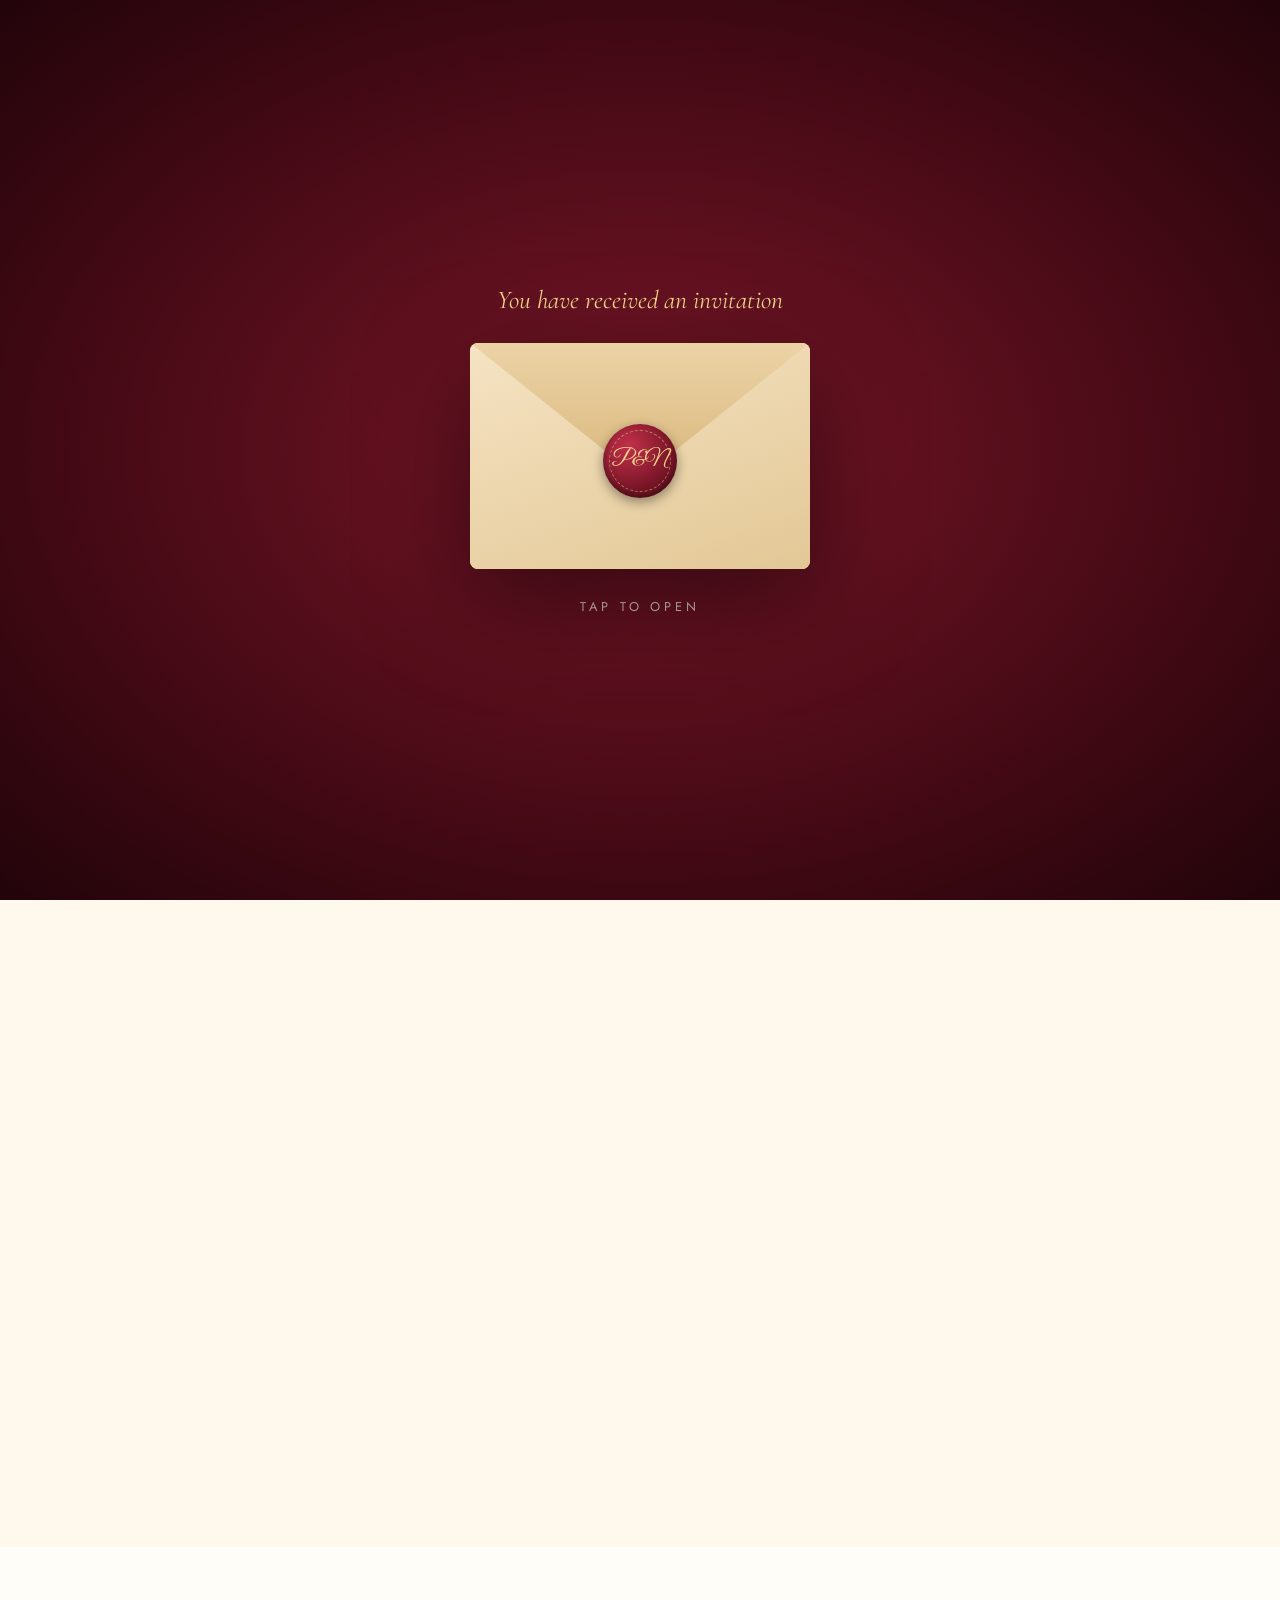
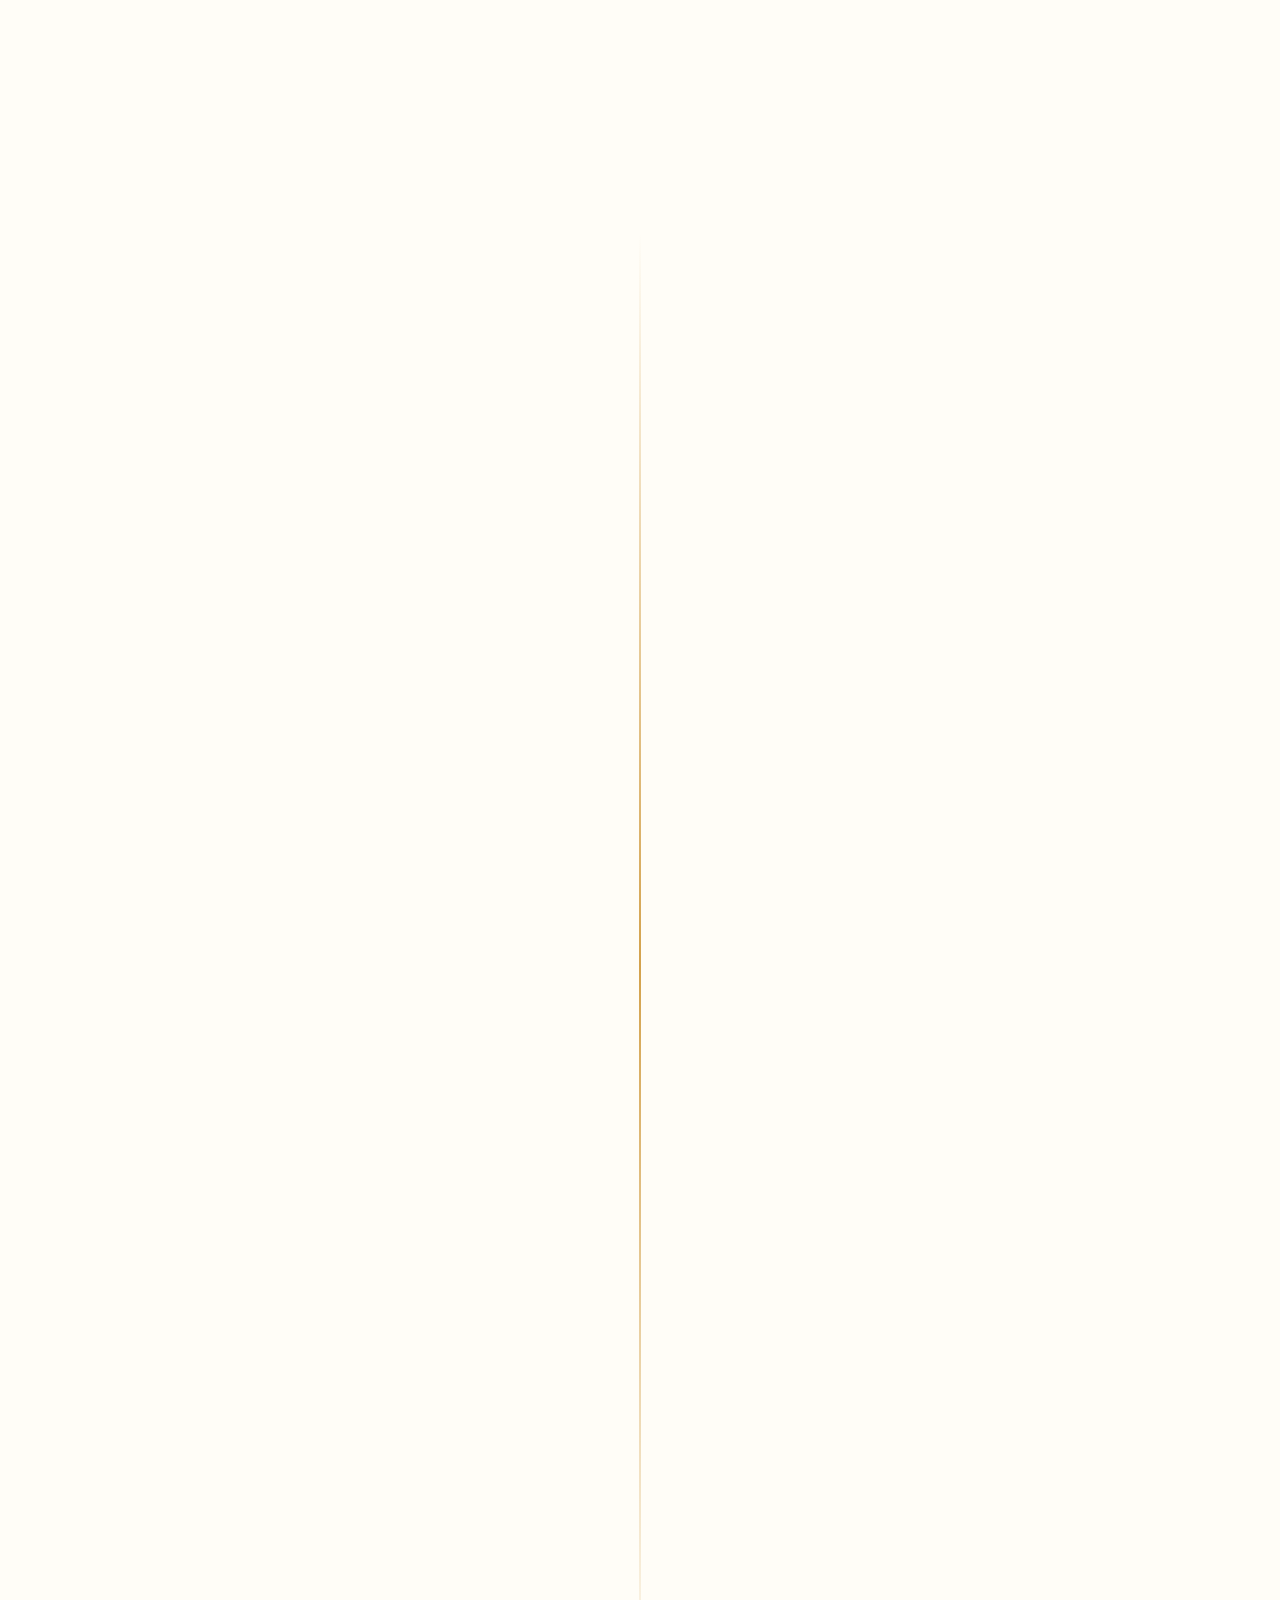
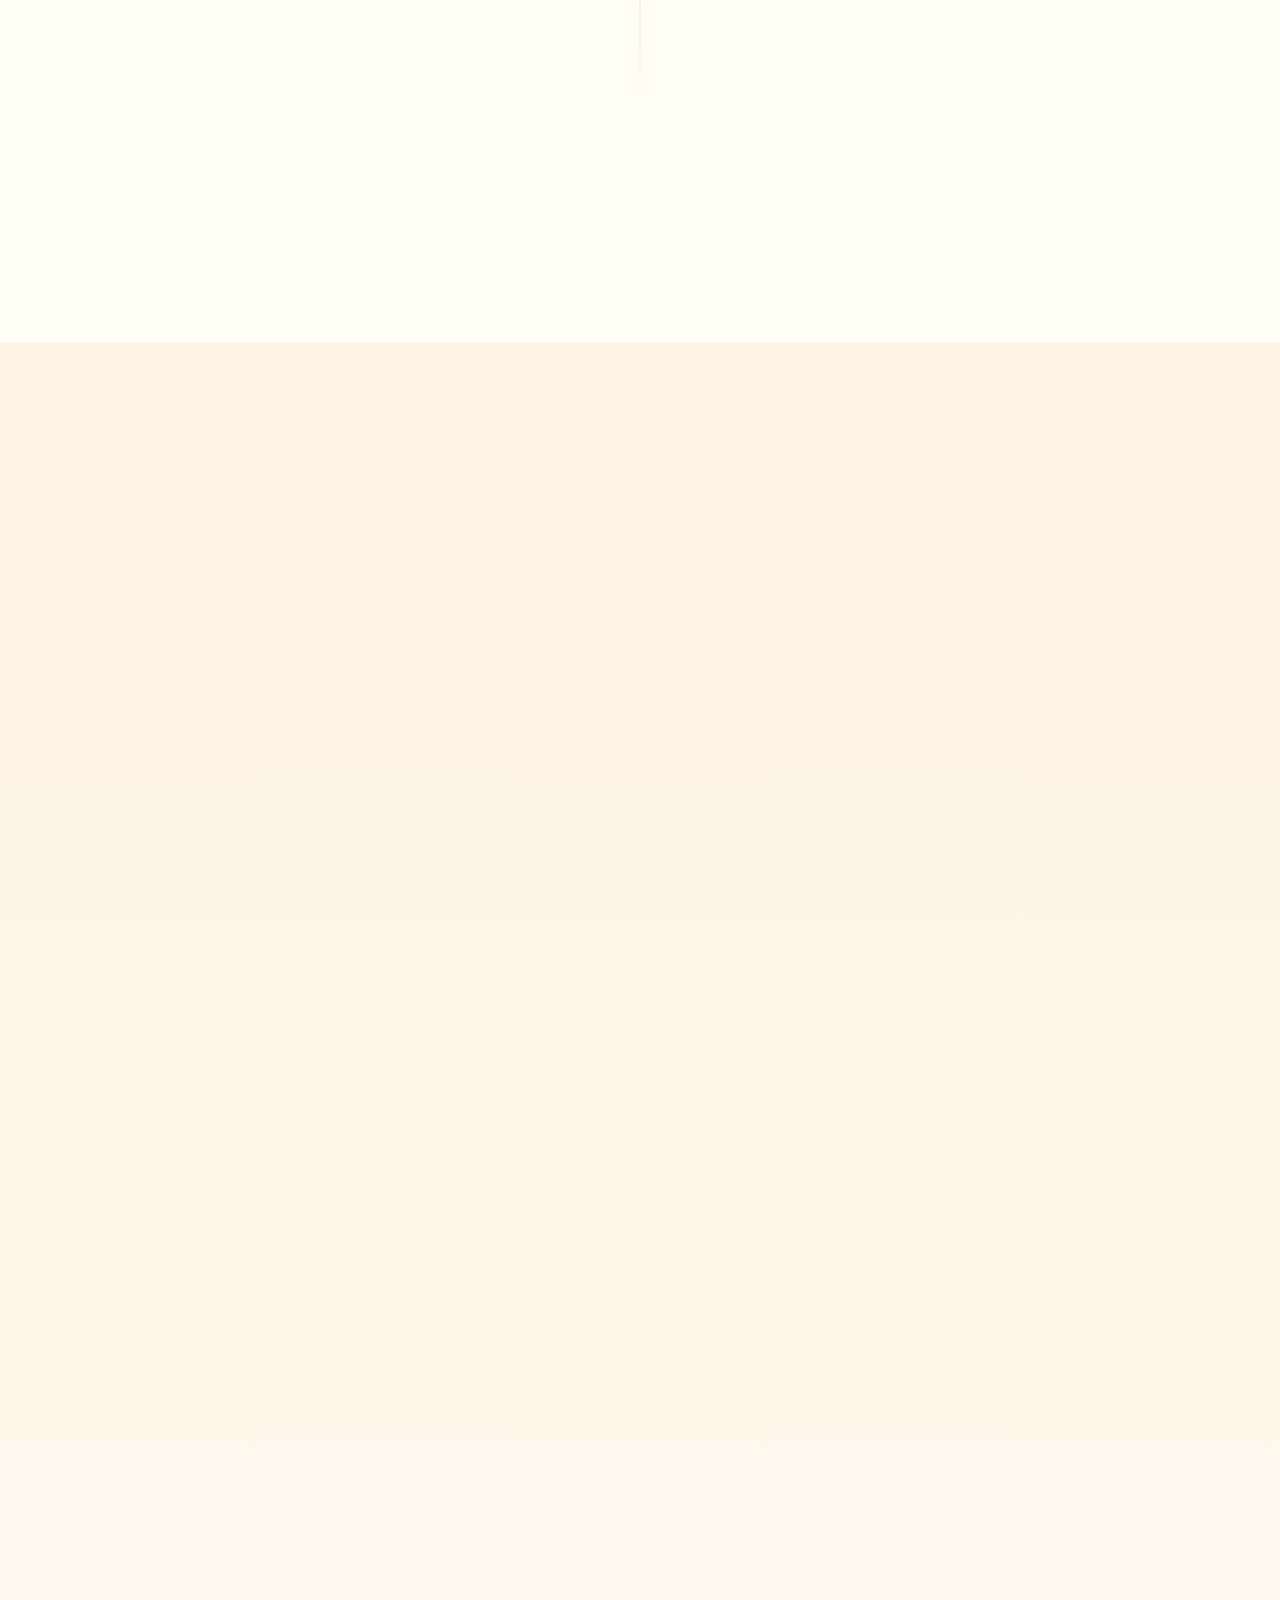
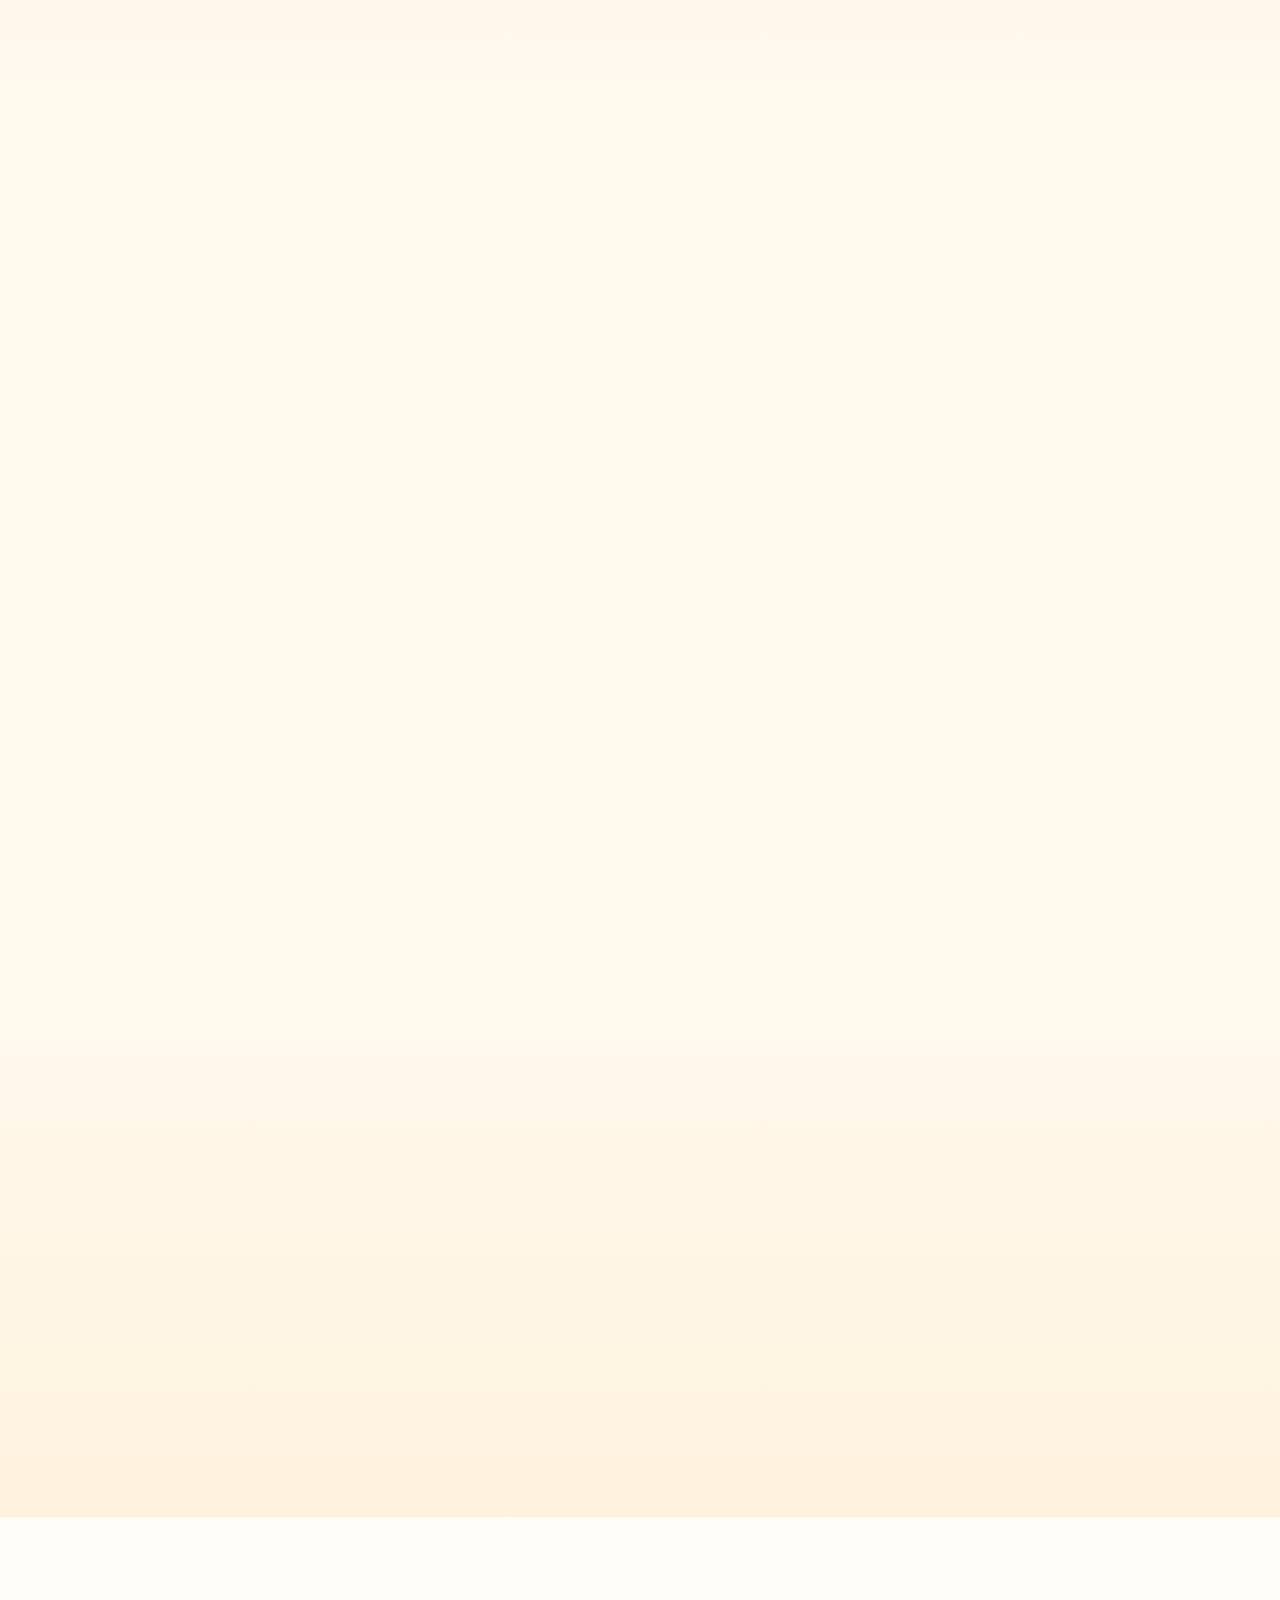
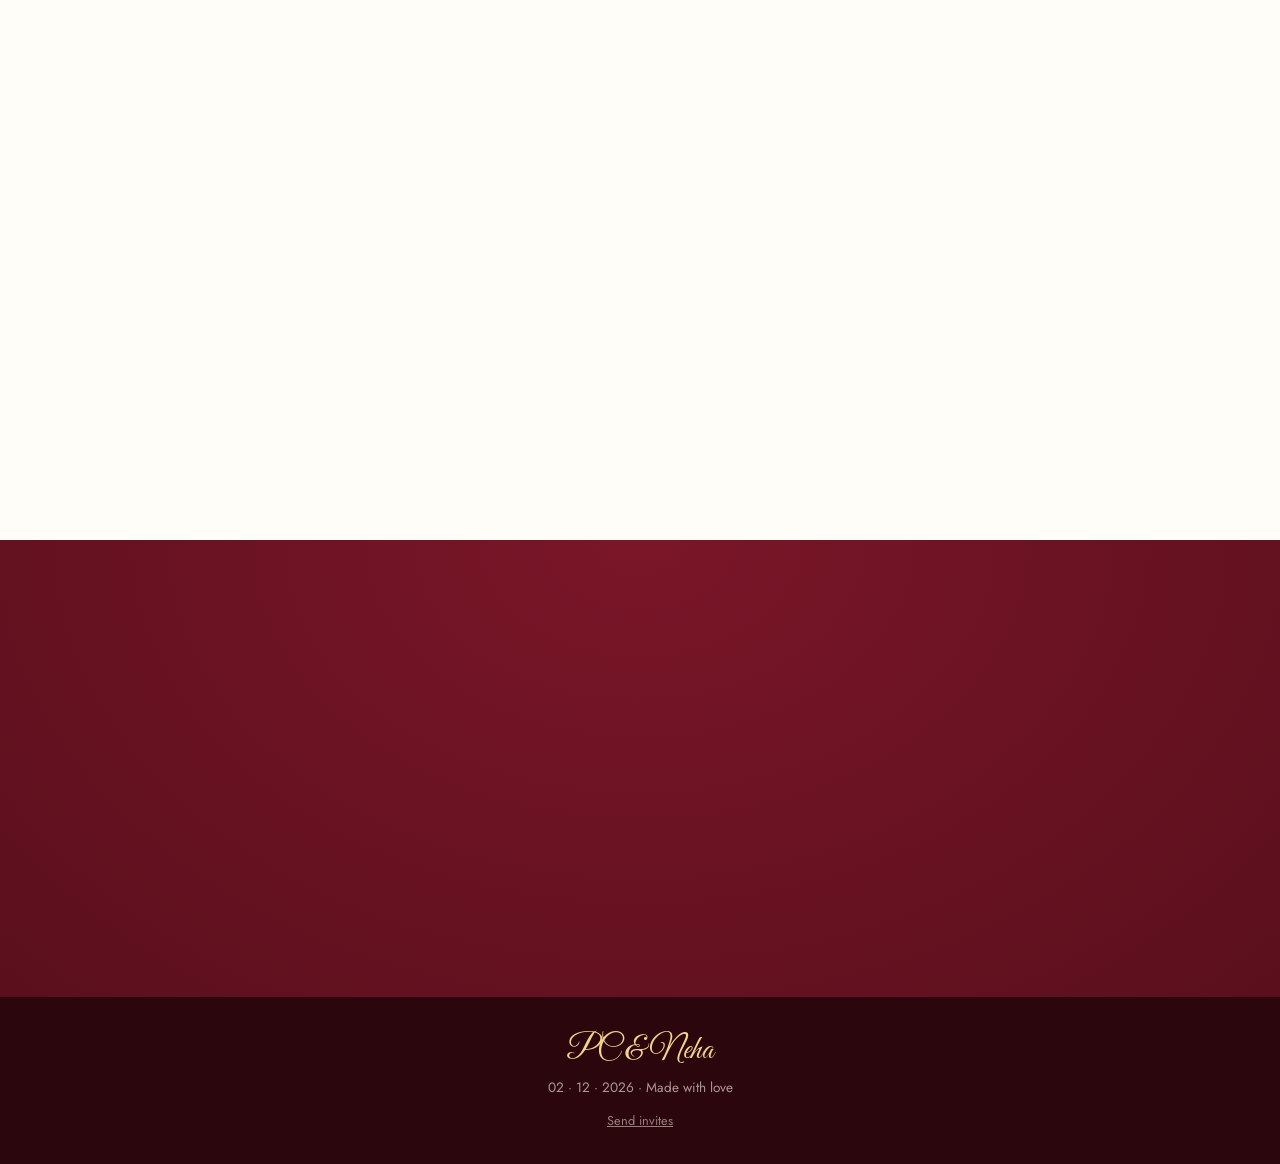
==== index.html @ fd8e37a0 "Funny college-friends Our Story timeline with fun stats" ====
<!doctype html>
<html lang="en">
<head>
<meta charset="utf-8">
<meta name="viewport" content="width=device-width, initial-scale=1, viewport-fit=cover">
<title>PC &amp; Neha · 2 December 2026</title>
<meta name="description" content="Join us to celebrate PC's wedding on Wednesday, 2 December 2026.">
<meta property="og:type" content="website">
<meta property="og:url" content="https://nav347.github.io/pc-wedding/">
<meta property="og:image" content="https://nav347.github.io/pc-wedding/og.png">
<meta property="og:image:type" content="image/png">
<meta property="og:image:width" content="1200">
<meta property="og:image:height" content="630">
<meta property="og:image:alt" content="PC &amp; Neha, Shubh Vivah, 02 · 12 · 2026">
<meta name="twitter:card" content="summary_large_image">
<meta name="twitter:title" content="PC &amp; Neha are getting married">
<meta name="twitter:image" content="https://nav347.github.io/pc-wedding/og.png">
<meta property="og:title" content="PC &amp; Neha are getting married 💍">
<meta property="og:description" content="Wednesday, 2 December 2026 · You're invited.">
<meta name="theme-color" content="#5a0f1c">
<link rel="icon" href="data:image/svg+xml,<svg xmlns='http://www.w3.org/2000/svg' viewBox='0 0 100 100'><text y='.9em' font-size='90'>💍</text></svg>">
<link rel="preconnect" href="https://fonts.googleapis.com">
<link href="https://fonts.googleapis.com/css2?family=Great+Vibes&family=Cormorant+Garamond:ital,wght@0,400;0,600;0,700;1,400&family=Jost:wght@300;400;500&display=swap" rel="stylesheet">
<style>
:root{
  --maroon:#5a0f1c; --maroon-2:#7a1628; --gold:#d4a24c; --gold-2:#f3d48c; --cream:#fff8ec; --ink:#3a1d14; --soft:#8c6a55;
}
*{box-sizing:border-box;margin:0;padding:0}
html{scroll-behavior:smooth}
body{font-family:Jost,system-ui,sans-serif;color:var(--ink);background:var(--cream);overflow-x:hidden;-webkit-font-smoothing:antialiased}
.script{font-family:"Great Vibes",cursive;font-weight:400}
.serif{font-family:"Cormorant Garamond",serif}

/* ---------- HERO ---------- */
.hero{position:relative;min-height:100svh;display:flex;align-items:center;justify-content:center;text-align:center;
  background:radial-gradient(ellipse at 50% 30%,var(--maroon-2) 0%,var(--maroon) 55%,#2c060d 100%);color:var(--cream);overflow:hidden;padding:80px 20px}
.hero::after{content:"";position:absolute;inset:0;background:url("data:image/svg+xml,%3Csvg xmlns='http://www.w3.org/2000/svg' width='60' height='60'%3E%3Cpath d='M30 0l4 26 26 4-26 4-4 26-4-26L0 30l26-4z' fill='%23d4a24c' fill-opacity='.05'/%3E%3C/svg%3E");pointer-events:none}
.mandala{position:absolute;width:min(900px,160vw);aspect-ratio:1;opacity:.13;animation:spin 120s linear infinite}
@keyframes spin{to{transform:rotate(360deg)}}
.hero-inner{position:relative;z-index:2;max-width:720px}
.ganesha{font-size:2rem;color:var(--gold-2);margin-bottom:10px;opacity:0;animation:rise 1s .2s forwards}
.hero .eyebrow{letter-spacing:.4em;text-transform:uppercase;font-size:.78rem;color:var(--gold-2);opacity:0;animation:rise 1s .5s forwards}
.hero h1{font-size:clamp(4.5rem,18vw,9rem);line-height:1;margin:18px 0 4px;
  background:linear-gradient(180deg,var(--gold-2),var(--gold) 60%,#a8772a);-webkit-background-clip:text;background-clip:text;color:transparent;
  filter:drop-shadow(0 4px 20px rgba(212,162,76,.35));opacity:0;animation:rise 1.2s .8s forwards}
.hero .tag{font-size:clamp(1.3rem,4.5vw,1.9rem);font-style:italic;color:var(--cream);opacity:0;animation:rise 1s 1.2s forwards}
.divider{display:flex;align-items:center;gap:14px;justify-content:center;margin:26px auto;color:var(--gold);opacity:0;animation:rise 1s 1.4s forwards}
.divider span{height:1px;width:70px;background:linear-gradient(90deg,transparent,var(--gold))}
.divider span:last-child{transform:scaleX(-1)}
.hero .date{font-size:clamp(1.4rem,5vw,2.2rem);letter-spacing:.06em;opacity:0;animation:rise 1s 1.6s forwards}
.hero .date small{display:block;font-family:Jost;font-size:.8rem;letter-spacing:.35em;text-transform:uppercase;color:var(--gold-2);margin-top:6px}
@keyframes rise{from{opacity:0;transform:translateY(24px)}to{opacity:1;transform:none}}

.count{display:flex;gap:10px;justify-content:center;margin-top:34px;flex-wrap:wrap;opacity:0;animation:rise 1s 1.9s forwards}
.count div{width:78px;padding:14px 4px;border:1px solid rgba(243,212,140,.35);border-radius:14px;background:rgba(255,255,255,.04);backdrop-filter:blur(4px)}
.count b{display:block;font-family:"Cormorant Garamond",serif;font-size:2rem;font-weight:600;color:var(--gold-2);font-variant-numeric:tabular-nums}
.count span{font-size:.62rem;letter-spacing:.2em;text-transform:uppercase;color:rgba(255,248,236,.7)}
.btns{display:flex;gap:12px;justify-content:center;flex-wrap:wrap;margin-top:34px;opacity:0;animation:rise 1s 2.1s forwards}
.btn{display:inline-flex;align-items:center;gap:8px;padding:13px 22px;border-radius:999px;font-size:.92rem;font-weight:500;text-decoration:none;transition:.25s;cursor:pointer;border:0;font-family:inherit}
.btn.gold{background:linear-gradient(135deg,var(--gold-2),var(--gold));color:var(--maroon);box-shadow:0 8px 24px rgba(212,162,76,.35)}
.btn.gold:hover{transform:translateY(-2px);box-shadow:0 12px 30px rgba(212,162,76,.5)}
.btn.ghost{color:var(--gold-2);border:1px solid rgba(243,212,140,.5);background:transparent}
.btn.ghost:hover{background:rgba(243,212,140,.1)}
.btn:focus-visible,#env:focus-visible{outline:3px solid var(--gold-2);outline-offset:3px}
.scroll{position:absolute;bottom:22px;left:50%;transform:translateX(-50%);color:var(--gold-2);font-size:.7rem;letter-spacing:.3em;text-transform:uppercase;z-index:2;animation:bob 2s infinite}
@keyframes bob{50%{transform:translate(-50%,6px)}}

/* petals */
.petal{position:absolute;top:-40px;z-index:1;pointer-events:none;animation:fall linear forwards}
@keyframes fall{to{transform:translate(var(--dx),110vh) rotate(var(--r))}}

/* ---------- SECTIONS ---------- */
section{padding:90px 20px;position:relative}
.wrap{max-width:980px;margin:0 auto}
.head{text-align:center;margin-bottom:46px}
.head .script{font-size:clamp(2.6rem,9vw,3.6rem);color:var(--maroon)}
.head p{color:var(--soft);margin-top:6px;letter-spacing:.25em;text-transform:uppercase;font-size:.75rem}
.orn{width:120px;margin:14px auto 0;display:block;color:var(--gold)}

.invite{text-align:center;background:var(--cream)}
.invite .card{max-width:640px;margin:0 auto;padding:54px 30px;background:#fffdf7;border-radius:6px;position:relative;
  box-shadow:0 30px 80px rgba(90,15,28,.10)}
.invite .card::before,.invite .card::after{content:"";position:absolute;inset:12px;border:1px solid rgba(212,162,76,.55);border-radius:4px;pointer-events:none}
.invite .card::after{inset:18px;border-color:rgba(212,162,76,.25)}
.invite .lead{font-size:1.25rem;line-height:1.8;color:var(--ink)}
.invite .names{font-size:clamp(3rem,11vw,4.4rem);color:var(--maroon);margin:16px 0}
.invite .amp{color:var(--gold)}
.invite .fam{color:var(--soft);font-size:.95rem;line-height:1.7}

.events{background:linear-gradient(180deg,#fff3df,var(--cream))}
.timeline{display:grid;grid-template-columns:repeat(auto-fit,minmax(260px,1fr));gap:20px}
.ev{background:#fff;border-radius:18px;padding:30px 24px;text-align:center;position:relative;overflow:hidden;
  box-shadow:0 14px 40px rgba(90,15,28,.08);transition:.35s;border-top:4px solid var(--c)}
.ev:hover{transform:translateY(-6px);box-shadow:0 22px 50px rgba(90,15,28,.14)}
.ev .ico{width:64px;height:64px;border-radius:50%;display:grid;place-items:center;margin:0 auto 14px;font-size:1.8rem;background:color-mix(in srgb,var(--c) 14%,#fff)}
.ev h3{font-family:"Cormorant Garamond",serif;font-size:1.7rem;color:var(--maroon)}
.ev .when{margin-top:8px;font-weight:500;color:var(--ink)}
.ev .where{margin-top:4px;color:var(--soft);font-size:.92rem}
.ev .tba{display:inline-block;margin-top:12px;font-size:.7rem;letter-spacing:.2em;text-transform:uppercase;color:var(--c);border:1px solid color-mix(in srgb,var(--c) 40%,transparent);padding:4px 10px;border-radius:999px}
.st .yr{display:none}
.flight{display:block;overflow:visible}
.ev.main{grid-column:1/-1;background:linear-gradient(135deg,var(--maroon),var(--maroon-2));color:var(--cream);border-top:0}
.ev.main h3{color:var(--gold-2);font-size:2.2rem}
.ev.main .when{color:var(--cream);font-size:1.1rem}
.ev.main .where{color:rgba(255,248,236,.75)}
.ev.main .ico{background:rgba(243,212,140,.15)}

.venue{background:var(--cream);text-align:center}
.venue .box{max-width:720px;margin:0 auto;border-radius:22px;overflow:hidden;box-shadow:0 20px 60px rgba(90,15,28,.10);background:#fff}
.venue .map{height:240px;background:
  linear-gradient(135deg,rgba(90,15,28,.85),rgba(122,22,40,.75)),
  repeating-linear-gradient(45deg,#f3e2c4 0 2px,transparent 2px 22px),repeating-linear-gradient(-45deg,#f3e2c4 0 2px,transparent 2px 22px);
  display:grid;place-items:center;color:var(--gold-2)}
.venue .map .pin{font-size:3rem;animation:bob2 2s infinite}
@keyframes bob2{50%{transform:translateY(-8px)}}
.venue .info{padding:30px 24px}
.venue h3{font-family:"Cormorant Garamond",serif;font-size:1.8rem;color:var(--maroon)}
.venue p{color:var(--soft);margin:6px 0 20px}

.rsvp{background:radial-gradient(ellipse at top,var(--maroon-2),var(--maroon));color:var(--cream);text-align:center}
.rsvp .head .script{color:var(--gold-2)}
.rsvp .head p{color:rgba(255,248,236,.7)}
.rsvp .msg{max-width:540px;margin:0 auto 30px;line-height:1.8;color:rgba(255,248,236,.85)}
footer{background:#2c060d;color:rgba(255,248,236,.6);text-align:center;padding:34px 20px;font-size:.85rem}
footer .script{font-size:2rem;color:var(--gold-2);display:block;margin-bottom:6px}

.reveal{opacity:0;transform:translateY(40px);transition:1s cubic-bezier(.2,.7,.2,1)}
.reveal.in{opacity:1;transform:none}
@media (prefers-reduced-motion:reduce){*{animation:none!important;transition:none!important}.reveal,.hero *{opacity:1!important;transform:none!important}}

/* ---------- WOW LAYER ---------- */
body:not(.opened){overflow:hidden}
body:not(.opened) .hero *{animation-play-state:paused!important}
.env-wrap{position:fixed;inset:0;z-index:100;display:flex;flex-direction:column;align-items:center;justify-content:center;gap:28px;
  background:radial-gradient(ellipse at center,#7a1628 0%,#3d0812 70%,#22040a 100%);transition:opacity .7s ease .2s,visibility 0s .9s;cursor:pointer}
.env-wrap.gone{opacity:0;visibility:hidden}
.env-wrap .to{font-family:"Cormorant Garamond",serif;font-style:italic;color:#f3d48c;font-size:clamp(1.2rem,4.5vw,1.6rem);text-align:center;padding:0 20px}
.envelope{position:relative;width:min(340px,82vw);aspect-ratio:3/2;perspective:900px;filter:drop-shadow(0 30px 50px rgba(0,0,0,.5));animation:float 3s ease-in-out infinite}
@keyframes float{50%{transform:translateY(-10px)}}
.envelope .back{position:absolute;inset:0;background:linear-gradient(160deg,#fbf0dc,#ead7b3);border-radius:8px}
.envelope .letter{position:absolute;left:6%;right:6%;top:8%;bottom:8%;background:#fffdf7;border-radius:4px;display:flex;flex-direction:column;align-items:center;justify-content:center;
  text-align:center;color:#5a0f1c;transition:transform 1.1s cubic-bezier(.2,.8,.2,1) .5s;z-index:2;border:1px solid rgba(212,162,76,.5)}
.envelope .letter b{font-family:"Great Vibes",cursive;font-weight:400;font-size:clamp(1.9rem,8vw,2.6rem);color:#5a0f1c}
.envelope .letter small{font-size:.65rem;letter-spacing:.3em;text-transform:uppercase;color:#8c6a55}
.envelope .front{position:absolute;inset:0;z-index:3;border-radius:8px;
  background:linear-gradient(160deg,#f5e3c3,#e3c896);clip-path:polygon(0 0,50% 55%,100% 0,100% 100%,0 100%)}
.envelope .flap{position:absolute;left:0;right:0;top:0;height:60%;z-index:4;transform-origin:top;transition:transform .8s ease,z-index 0s .4s;
  background:linear-gradient(180deg,#ecd3a6,#d9b77d);clip-path:polygon(0 0,100% 0,50% 100%);border-radius:8px 8px 0 0}
.envelope .seal{position:absolute;left:50%;top:52%;transform:translate(-50%,-50%);z-index:5;width:74px;height:74px;border-radius:50%;
  background:radial-gradient(circle at 35% 30%,#c2304a,#7a1628 60%,#4a0a15);box-shadow:0 4px 12px rgba(0,0,0,.4),inset 0 -3px 6px rgba(0,0,0,.3);
  display:grid;place-items:center;color:#f3d48c;font-family:"Great Vibes",cursive;font-size:1.35rem;transition:transform .5s ease,opacity .4s ease}
.envelope .seal::after{content:"";position:absolute;inset:6px;border-radius:50%;border:1px dashed rgba(243,212,140,.5)}
.env-wrap.open .seal{transform:translate(-50%,-50%) scale(1.4);opacity:0}
.env-wrap.open .flap{transform:rotateX(180deg);z-index:1}
.env-wrap.open .letter{transform:translateY(-62%)}
.env-wrap .hint{color:rgba(255,248,236,.75);font-size:.8rem;letter-spacing:.3em;text-transform:uppercase;animation:pulse 1.8s infinite}
@keyframes pulse{50%{opacity:.35}}
.guest{font-family:"Cormorant Garamond",serif;font-style:italic;color:#f3d48c;font-size:clamp(1.1rem,4vw,1.4rem);margin-bottom:10px;min-height:1px;opacity:0;animation:rise 1s .3s forwards}
.hero h1{background-size:200% auto;animation:rise 1.2s .8s forwards,shimmer 5s 2.2s linear infinite}
@keyframes shimmer{to{background-position:200% center}}
#fx{position:fixed;inset:0;pointer-events:none;z-index:120}
.spark{position:fixed;pointer-events:none;z-index:110;color:#f3d48c;font-size:14px;animation:spark .9s ease-out forwards}
@keyframes spark{to{transform:translate(var(--x),var(--y)) scale(.2) rotate(180deg);opacity:0}}
.story{background:#fffdf7}
.tl{position:relative;max-width:760px;margin:0 auto}
.tl::before{content:"";position:absolute;left:50%;top:0;bottom:0;width:2px;background:linear-gradient(#d4a24c00,#d4a24c,#d4a24c00);transform:translateX(-50%)}
.st{position:relative;width:50%;padding:0 34px 40px}
.st:nth-child(odd){left:0;text-align:right}
.st:nth-child(even){left:50%}
.st::before{content:"";position:absolute;top:6px;width:16px;height:16px;border-radius:50%;background:#fff;border:3px solid #d4a24c;box-shadow:0 0 0 6px rgba(212,162,76,.15)}
.st:nth-child(odd)::before{right:-8px}
.st:nth-child(even)::before{left:-8px}
.st .yr{font-family:"Cormorant Garamond",serif;font-size:2rem;font-weight:700;color:#d4a24c;line-height:1}
.st h3{font-family:"Cormorant Garamond",serif;font-size:1.45rem;color:#5a0f1c;margin:6px 0 4px}
.st p{color:#8c6a55;font-size:.95rem;line-height:1.6}
@media (max-width:640px){.tl::before{left:12px}.st,.st:nth-child(odd),.st:nth-child(even){left:0;width:100%;text-align:left;padding:0 0 34px 42px}
  .st:nth-child(odd)::before,.st:nth-child(even)::before{left:4px;right:auto}}

/* ---------- PREMIUM LAYER ---------- */
#dust{position:absolute;inset:0;width:100%;height:100%;z-index:1;pointer-events:none}
#prog{position:fixed;top:0;left:0;height:3px;width:100%;transform-origin:0 50%;transform:scaleX(0);background:linear-gradient(90deg,#a8772a,#f3d48c,#d4a24c);z-index:130;pointer-events:none;box-shadow:0 0 10px rgba(243,212,140,.7)}
.mandala{will-change:transform}
.invite{perspective:1100px}
.invite .card{transform-style:preserve-3d;transform:rotateX(var(--rx,0deg)) rotateY(var(--ry,0deg));transition:transform .25s ease-out,opacity 1s,box-shadow .3s;overflow:hidden;
  background:linear-gradient(135deg,#fffdf7,#fbf1da 50%,#fffdf7)}
.invite .card>*{position:relative;z-index:1}
.invite .card .sheen{position:absolute;inset:0;z-index:2;pointer-events:none;border-radius:6px;mix-blend-mode:soft-light;
  background:radial-gradient(circle at var(--mx,50%) var(--my,0%),rgba(255,255,255,.95),rgba(243,212,140,.55) 25%,transparent 55%)}
.invite .card::before{border:2px solid transparent;background:linear-gradient(135deg,#a8772a,#f3d48c,#d4a24c,#fff2c4,#a8772a) border-box;
  -webkit-mask:linear-gradient(#000 0 0) padding-box,linear-gradient(#000 0 0);-webkit-mask-composite:xor;mask-composite:exclude;background-size:200% 200%;background-position:var(--mx,50%) var(--my,50%)}
.ev.reveal:nth-child(odd):not(.in){transform:translateX(-40px)}
.ev.reveal:nth-child(even):not(.in){transform:translateX(40px)}
.dress{background:linear-gradient(180deg,var(--cream),#fff3df);text-align:center}
.dress .note{max-width:520px;margin:0 auto 26px;color:var(--soft);line-height:1.7}
.palette{display:flex;flex-wrap:wrap;gap:16px 12px;justify-content:center}
.chip{display:flex;flex-direction:column;align-items:center;gap:8px;font-size:.78rem;letter-spacing:.12em;text-transform:uppercase;color:var(--soft)}
.chip i{width:56px;height:56px;border-radius:50%;background:var(--c);border:3px solid #fff;box-shadow:0 8px 20px rgba(90,15,28,.18),0 0 0 1px rgba(212,162,76,.5);transition:transform .3s}
.chip:hover i{transform:scale(1.1) rotate(8deg)}
.dress h3{font-family:"Cormorant Garamond",serif;font-size:1.6rem;color:var(--maroon);margin-bottom:16px}
.bless{background:#fffdf7;text-align:center;overflow:hidden}
.wishes{display:flex;flex-wrap:wrap;gap:12px;justify-content:center;max-width:640px;margin:0 auto}
.wish{font:inherit;font-size:.95rem;padding:12px 20px;border-radius:999px;border:1px solid var(--gold);background:#fff;color:var(--maroon);cursor:pointer;transition:.25s}
.wish:hover{background:linear-gradient(135deg,var(--gold-2),var(--gold));transform:translateY(-2px)}
.wish:focus-visible{outline:3px solid var(--gold);outline-offset:3px}
.wcount{margin-top:22px;color:var(--soft);font-size:.9rem;min-height:1.4em}
.heart{position:fixed;pointer-events:none;z-index:125;font-size:24px;animation:floatup 2s ease-out forwards}
@keyframes floatup{to{transform:translate(var(--hx),-220px) scale(1.5);opacity:0}}
#music{position:fixed;right:16px;bottom:16px;z-index:90;width:48px;height:48px;border-radius:50%;border:1px solid rgba(243,212,140,.7);background:rgba(90,15,28,.88);color:var(--gold-2);font-size:1.2rem;cursor:pointer;display:grid;place-items:center;box-shadow:0 6px 20px rgba(0,0,0,.3);backdrop-filter:blur(4px)}
#music[aria-pressed=true]{background:linear-gradient(135deg,var(--gold-2),var(--gold));color:var(--maroon);animation:pulse 2s infinite}
#music:focus-visible{outline:3px solid var(--gold-2);outline-offset:3px}
body:not(.opened) #music{display:none}
@media (prefers-reduced-motion:reduce){.invite .card{transform:none!important}#prog{display:none}}

/* ---------- ROUND 3A: gate + toran ---------- */
.gate{position:fixed;inset:0;z-index:99;display:flex;pointer-events:none;perspective:1400px;overflow:hidden;background:#2c060d}
.gate .pn{flex:1;position:relative;background:radial-gradient(ellipse at 50% 40%,#7a1628,#4a0c18 80%);transition:transform 1.6s cubic-bezier(.7,0,.2,1) .8s;box-shadow:inset 0 0 60px rgba(0,0,0,.5)}
.gate .pn svg{position:absolute;inset:0;width:100%;height:100%}
.gate .r svg{transform:scaleX(-1)}
.gate .l{transform-origin:left center}.gate .r{transform-origin:right center}
body.opened .gate{background:transparent}
body.opened .gate .l{transform:rotateY(-108deg)}
body.opened .gate .r{transform:rotateY(108deg)}
body.opened .gate{visibility:hidden;transition:visibility 0s 2.6s}
.toran{position:absolute;top:0;left:0;right:0;height:130px;z-index:3;pointer-events:none}
.toran svg{width:100%;height:100%;overflow:visible}
.toran .sw{transform-box:fill-box;transform-origin:50% 0;animation:sway 4s ease-in-out infinite alternate}
@keyframes sway{from{transform:rotate(-3deg)}to{transform:rotate(3deg)}}
@media (prefers-reduced-motion:reduce){.gate{display:none}}

/* ---------- ROUND 3B: mehendi + flip ---------- */
.mh{width:min(260px,70vw);height:40px;margin:14px auto 0;display:block;color:var(--gold)}
.mh path,.mh circle{stroke-dasharray:1;stroke-dashoffset:1;fill:none}
.mh path{transition:stroke-dashoffset 2.6s cubic-bezier(.5,0,.2,1) .3s}
.head.in .mh path{stroke-dashoffset:0}
.mh circle{fill:currentColor;stroke:none;stroke-dasharray:none;opacity:0;transition:opacity 1s 2.2s}.head.in .mh circle{opacity:1}
.rsvp .mh,.hero .mh{color:var(--gold-2)}
.count div{perspective:300px;padding:10px 4px 12px}
.count b{position:relative;margin:0 6px 6px;border-radius:8px;padding:6px 0;color:var(--gold-2);
  background:linear-gradient(180deg,#46101c 50%,#2d0912 50%);box-shadow:inset 0 1px 0 rgba(255,255,255,.12),0 3px 8px rgba(0,0,0,.35)}
.count b::after{content:"";position:absolute;left:0;right:0;top:50%;height:1px;background:rgba(0,0,0,.6);box-shadow:0 1px 0 rgba(255,255,255,.08)}
.count b.flip{animation:flipd .55s cubic-bezier(.3,.7,.3,1)}
@keyframes flipd{0%{transform:rotateX(-90deg);opacity:.2}100%{transform:none;opacity:1}}
.count{opacity:0}
@media (prefers-reduced-motion:reduce){.count b.flip{animation:none}.mh path{stroke-dashoffset:0!important;transition:none}.mh circle{opacity:1!important}}

/* ---------- ROUND 3C: diya, invite maker, lanterns ---------- */
.diya-box{margin:30px auto 0;text-align:center}
.diya{background:none;border:0;cursor:pointer;position:relative;width:120px;height:86px;color:inherit;font:inherit}
.diya:focus-visible{outline:3px solid var(--gold);outline-offset:6px;border-radius:12px}
.diya svg{width:100%;height:100%;overflow:visible}
.diya .flame{opacity:0;transform-origin:60px 50px;transform:scale(.3);transition:opacity .6s,transform .6s}
.diya .glow{opacity:0;transition:opacity 1s}
.diya[aria-pressed=true] .flame{opacity:1;transform:none;animation:flick 1.3s ease-in-out infinite alternate}
.diya[aria-pressed=true] .glow{opacity:1;animation:glowp 2s ease-in-out infinite alternate}
@keyframes flick{0%{transform:scale(1,1) rotate(-2deg)}50%{transform:scale(.94,1.08) rotate(2deg)}100%{transform:scale(1.04,.95) rotate(-1deg)}}
@keyframes glowp{from{opacity:.75}to{opacity:1}}
.diya-msg{color:var(--soft);margin-top:6px;min-height:1.5em;font-size:.95rem}
.rsvp{overflow:hidden}.rsvp .wrap{position:relative;z-index:1}
.lantern{position:absolute;bottom:-60px;z-index:0;width:22px;height:30px;border-radius:7px 7px 9px 9px;pointer-events:none;
  background:linear-gradient(180deg,#ffd27a,#ff9a3c);box-shadow:0 0 22px 8px rgba(255,170,70,.45);opacity:0;animation:lift linear forwards}
.lantern::after{content:"";position:absolute;left:30%;right:30%;bottom:-3px;height:5px;background:#7a3a10;border-radius:2px}
@keyframes lift{0%{opacity:0;transform:translate(0,0)}10%{opacity:.85}90%{opacity:.6}100%{opacity:0;transform:translate(var(--lx),-115vh) rotate(var(--lr))}}
footer button.lnk{background:none;border:0;color:rgba(255,248,236,.5);font:inherit;font-size:.8rem;text-decoration:underline;cursor:pointer;margin-top:14px}
footer button.lnk:hover{color:var(--gold-2)}
.modal{position:fixed;inset:0;z-index:200;background:rgba(20,3,8,.7);display:none;align-items:center;justify-content:center;padding:20px;backdrop-filter:blur(4px)}
.modal.show{display:flex}
.modal .pnl{background:#fffdf7;border-radius:18px;max-width:440px;width:100%;padding:28px 24px;border:1px solid var(--gold);color:var(--ink);box-shadow:0 30px 80px rgba(0,0,0,.5)}
.modal h3{font-family:"Cormorant Garamond",serif;font-size:1.7rem;color:var(--maroon)}
.modal label{display:block;font-size:.8rem;letter-spacing:.15em;text-transform:uppercase;color:var(--soft);margin:16px 0 6px}
.modal input{width:100%;padding:12px 14px;border:1px solid rgba(212,162,76,.7);border-radius:10px;font:inherit;font-size:1rem;background:#fff;color:var(--ink)}
.modal input:focus-visible{outline:3px solid var(--gold);outline-offset:1px}
.modal .row{display:flex;gap:10px;flex-wrap:wrap;margin-top:16px}
.modal .btn{padding:11px 18px;font-size:.88rem}
.modal .btn.ghost{color:var(--maroon);border-color:var(--gold)}
.modal .x{float:right;background:none;border:0;font-size:1.6rem;cursor:pointer;color:var(--soft)}
.modal .ok{min-height:1.4em;margin-top:10px;font-size:.85rem;color:#2e8b57}
@media (prefers-reduced-motion:reduce){.diya[aria-pressed=true] .flame,.diya[aria-pressed=true] .glow{animation:none}}
.st .emo{font-size:1.8rem;line-height:1;margin-bottom:4px}
.st .flight{margin:12px 0 0;width:100%;max-width:280px}
.st:nth-child(odd) .flight{margin-left:auto}
.facts{max-width:760px;margin:30px auto 0;text-align:center}
.facts .fl{font-size:.75rem;letter-spacing:.22em;text-transform:uppercase;color:var(--soft);margin-bottom:14px}
.fg{display:grid;grid-template-columns:repeat(auto-fit,minmax(150px,1fr));gap:12px}
.fg div{background:#fff;border:1px solid rgba(212,162,76,.5);border-radius:14px;padding:16px 10px;box-shadow:0 8px 24px rgba(90,15,28,.06)}
.fg b{display:block;white-space:nowrap;font-family:"Cormorant Garamond",serif;font-size:1.9rem;color:var(--maroon);line-height:1.1}
.fg span{font-size:.82rem;color:var(--soft)}
</style>
</head>
<body>
<div id="prog" aria-hidden="true"></div>
<button id="music" aria-pressed="false" aria-label="Play ambient music" title="Ambient music">&#9834;</button>
<svg width="0" height="0" style="position:absolute" aria-hidden="true"><defs>
<pattern id="lat" width="10" height="10" patternUnits="userSpaceOnUse"><path d="M5 1l4 4-4 4-4-4z" fill="none" stroke="#d4a24c" stroke-opacity=".35" stroke-width=".6"/></pattern>
<symbol id="jh" viewBox="0 0 100 200" preserveAspectRatio="xMidYMid slice">
<rect x="2" y="2" width="96" height="196" fill="none" stroke="#d4a24c" stroke-width="1.4"/><rect x="7" y="7" width="86" height="186" fill="none" stroke="#d4a24c" stroke-opacity=".5" stroke-width=".6"/>
<path d="M14 192V92Q14 44 50 24Q86 44 86 92V192Z" fill="url(#lat)" stroke="#f3d48c" stroke-width="1.2"/>
<path d="M24 192V94Q24 56 50 40Q76 56 76 94V192" fill="none" stroke="#d4a24c" stroke-width=".8"/>
<path d="M50 24V14M44 18Q50 8 56 18" fill="none" stroke="#f3d48c" stroke-width="1"/><circle cx="50" cy="12" r="2.5" fill="#f3d48c"/>
<circle cx="50" cy="104" r="12" fill="none" stroke="#f3d48c" stroke-width=".8"/><circle cx="50" cy="104" r="5" fill="#d4a24c" fill-opacity=".6"/>
<circle cx="95" cy="110" r="3.5" fill="#f3d48c"/></symbol></defs></svg>
<div class="gate" aria-hidden="true"><div class="pn l"><svg><use href="#jh"/></svg></div><div class="pn r"><svg><use href="#jh"/></svg></div></div>
<div class="env-wrap" id="env" role="button" aria-label="Open the invitation" tabindex="0">
  <p class="to" id="envTo">You have received an invitation</p>
  <div class="envelope">
    <div class="back"></div>
    <div class="letter"><small>The wedding of</small><b>PC &amp; Neha</b><small>02 · 12 · 2026</small></div>
    <div class="front"></div>
    <div class="flap"></div>
    <div class="seal">P&amp;N</div>
  </div>
  <p class="hint">Tap to open</p>
</div>
<canvas id="fx" aria-hidden="true"></canvas>

<header class="hero" id="top">
  <svg class="mandala" viewBox="0 0 200 200" aria-hidden="true">
    <g fill="none" stroke="#f3d48c" stroke-width=".6">
      <circle cx="100" cy="100" r="96"/><circle cx="100" cy="100" r="80"/><circle cx="100" cy="100" r="60"/><circle cx="100" cy="100" r="38"/><circle cx="100" cy="100" r="16"/>
      <g id="p"><path d="M100 4 C112 30 112 50 100 62 C88 50 88 30 100 4Z"/><path d="M100 20 C106 34 106 44 100 52 C94 44 94 34 100 20Z"/><circle cx="100" cy="70" r="3"/></g>
      <use href="#p" transform="rotate(30 100 100)"/><use href="#p" transform="rotate(60 100 100)"/><use href="#p" transform="rotate(90 100 100)"/>
      <use href="#p" transform="rotate(120 100 100)"/><use href="#p" transform="rotate(150 100 100)"/><use href="#p" transform="rotate(180 100 100)"/>
      <use href="#p" transform="rotate(210 100 100)"/><use href="#p" transform="rotate(240 100 100)"/><use href="#p" transform="rotate(270 100 100)"/>
      <use href="#p" transform="rotate(300 100 100)"/><use href="#p" transform="rotate(330 100 100)"/>
    </g>
  </svg>
  <canvas id="dust" aria-hidden="true"></canvas>
  <div class="toran" id="toran" aria-hidden="true"></div>
  <div class="hero-inner">
    <div class="ganesha">ॐ</div>
    <p class="guest" id="guest"></p>
    <p class="eyebrow">Save the date</p>
    <h1 class="script">PC <span style="font-size:.55em">&amp;</span> Neha</h1>
    <p class="tag serif">are getting married</p>
    <div class="divider"><span></span>✦<span></span></div>
    <p class="date serif">02 · 12 · 2026<small>Wednesday</small></p>
    <div class="count" id="count" role="timer" aria-label="Countdown to the wedding"></div>
    <div class="btns">
      <a class="btn gold" id="gcal" target="_blank" rel="noopener">📅 Add to calendar</a>
      <a class="btn ghost" href="#events">View events ↓</a>
    </div>
  </div>
  <div class="scroll" aria-hidden="true">scroll</div>
</header>

<section class="invite">
  <div class="card reveal">
    <span class="sheen" aria-hidden="true"></span>
    <p class="serif" style="font-size:1.6rem;color:var(--gold);margin-bottom:6px">शुभ विवाह</p>
    <p class="lead serif">With joy in our hearts,<br>we invite you to celebrate the wedding of</p>
    <p class="names script">PC <span class="amp">&amp;</span> Neha</p>
    <p class="fam">Your presence will make the day complete.<br>Full invitation details to follow<br><span class="serif" style="display:block;margin-top:16px;font-size:1.15rem;color:var(--maroon)">आपका आशीर्वाद हमारे लिए अनमोल है<br><em style="font-size:.95rem;color:var(--soft)">Your blessings are priceless to us</em></span></p>
  </div>
</section>

<section class="story">
  <div class="wrap">
    <div class="head reveal">
      <h2 class="script">Our Story</h2>
      <p>As told by his college friends</p>
      <svg class="mh" viewBox="0 0 240 40" aria-hidden="true" stroke="currentColor" stroke-width="1.2" stroke-linecap="round"><g><path pathLength="1" d="M6 24C26 24 36 10 58 15C74 19 76 33 64 33C55 33 54 25 61 24"/><path pathLength="1" d="M30 20C32 11 40 8 46 10"/><path pathLength="1" d="M84 24C92 24 98 18 106 19"/><path pathLength="1" d="M36 22C40 29 48 30 52 27"/></g><g transform="translate(240 0) scale(-1 1)"><path pathLength="1" d="M6 24C26 24 36 10 58 15C74 19 76 33 64 33C55 33 54 25 61 24"/><path pathLength="1" d="M30 20C32 11 40 8 46 10"/><path pathLength="1" d="M84 24C92 24 98 18 106 19"/><path pathLength="1" d="M36 22C40 29 48 30 52 27"/></g>
<path pathLength="1" d="M120 5C133 12 135 29 120 36C105 29 107 12 120 5Z"/><path pathLength="1" d="M120 14C126 18 126 26 120 30C114 26 114 18 120 14Z"/><circle cx="120" cy="22" r="1.8"/></svg>
    </div>
    <div class="tl">
      <div class="st reveal"><div class="emo" aria-hidden="true">💘</div><h3>Before 2015 · Already taken</h3><p>The story started a few years before any of us showed up. Childhood sweethearts. We are merely the supporting cast.</p></div>
      <div class="st reveal"><div class="emo" aria-hidden="true">🎓</div><h3>2015 · Enter the college gang</h3><p>We met PC. His opening line, within minutes: "I have a girlfriend." Nobody had asked.</p></div>
      <div class="st reveal"><div class="emo" aria-hidden="true">📸</div><h3>Operation Set-Up PC</h3><p>Every matchmaking attempt by the gang failed. Reason: he kept showing us Neha's photo. Case closed.</p></div>
      <div class="st reveal"><div class="emo" aria-hidden="true">📞</div><h3>11 pm, every night</h3><p>Sorry, can't talk, I'm on a call. Our hostel-night plans came with a permanent 11 pm exception.</p></div>
      <div class="st reveal"><div class="emo" aria-hidden="true">📝</div><h3>The exam-date department</h3><p>Neha knew our exam dates better than we did. Honestly, we should have hired her as the class reminder.</p></div>
      <div class="st reveal"><div class="emo" aria-hidden="true">✈️</div><h3>The Australia chapter</h3><p>One year apart, about five hours of time difference, good-morning and good-night texts crossing the Indian Ocean. PC became an expert in AEST and in the cost of international calls.</p><svg class="flight" viewBox="0 0 300 70" aria-hidden="true"><path id="fp" d="M20 55 Q150 -25 280 55" fill="none" stroke="#d4a24c" stroke-width="1.5" stroke-dasharray="3 6"/><circle cx="20" cy="55" r="4" fill="#d4a24c"/><circle cx="280" cy="55" r="4" fill="#d4a24c"/><text x="20" y="69" font-size="9" fill="#8c6a55" text-anchor="middle" font-family="Jost">India</text><text x="280" y="69" font-size="9" fill="#8c6a55" text-anchor="middle" font-family="Jost">Australia</text><g class="plane"><text font-size="16" text-anchor="middle" dominant-baseline="central" transform="rotate(0)">&#9992;&#65039;</text><animateMotion dur="7s" repeatCount="indefinite" rotate="auto"><mpath href="#fp"/></animateMotion></g></svg></div>
      <div class="st reveal"><div class="emo" aria-hidden="true">🏡</div><h3>Back together</h3><p>The distance ended. The calling plan was cancelled. The gang cheered, loudly.</p></div>
      <div class="st reveal"><div class="emo" aria-hidden="true">🔥</div><h3>02 · 12 · 2026 · Saath Phere</h3><p>The final milestone, and the one we have all been waiting for. Come celebrate with us.</p></div>
    </div>
    <div class="facts reveal"><p class="fl">Fun stats, estimated by the college gang</p>
      <div class="fg"><div><b>10+</b><span>years together</span></div><div><b>&infin;</b><span>good-night texts</span></div><div><b>2</b><span>time zones survived</span></div><div><b>All of us</b><span>said &ldquo;finally!&rdquo;</span></div></div>
    </div>
  </div>
</section>

<section class="events" id="events">
  <div class="wrap">
    <div class="head reveal">
      <h2 class="script">The Celebrations</h2>
      <p>Timings are indicative, final details to be confirmed</p>
      <svg class="mh" viewBox="0 0 240 40" aria-hidden="true" stroke="currentColor" stroke-width="1.2" stroke-linecap="round"><g><path pathLength="1" d="M6 24C26 24 36 10 58 15C74 19 76 33 64 33C55 33 54 25 61 24"/><path pathLength="1" d="M30 20C32 11 40 8 46 10"/><path pathLength="1" d="M84 24C92 24 98 18 106 19"/><path pathLength="1" d="M36 22C40 29 48 30 52 27"/></g><g transform="translate(240 0) scale(-1 1)"><path pathLength="1" d="M6 24C26 24 36 10 58 15C74 19 76 33 64 33C55 33 54 25 61 24"/><path pathLength="1" d="M30 20C32 11 40 8 46 10"/><path pathLength="1" d="M84 24C92 24 98 18 106 19"/><path pathLength="1" d="M36 22C40 29 48 30 52 27"/></g>
<path pathLength="1" d="M120 5C133 12 135 29 120 36C105 29 107 12 120 5Z"/><path pathLength="1" d="M120 14C126 18 126 26 120 30C114 26 114 18 120 14Z"/><circle cx="120" cy="22" r="1.8"/></svg>
    </div>
    <div class="timeline">
      <div class="ev reveal" style="--c:#e0a100"><div class="ico">🌼</div><h3>Haldi</h3><p class="when">Sunday, 29 Nov · 10:00 AM</p><p class="where">Venue to be announced</p><span class="tba">Wear yellow</span></div>
      <div class="ev reveal" style="--c:#2e8b57"><div class="ico">🌿</div><h3>Mehendi</h3><p class="when">Monday, 30 Nov · 4:00 PM</p><p class="where">Venue to be announced</p><span class="tba">Wear green</span></div>
      <div class="ev reveal" style="--c:#c2185b"><div class="ico">🎶</div><h3>Sangeet</h3><p class="when">Tuesday, 1 Dec · 7:30 PM</p><p class="where">Venue to be announced</p><span class="tba">Dance ready</span></div>
      <div class="ev reveal" style="--c:#d98324"><div class="ico">🐎</div><h3>Baraat</h3><p class="when">Wednesday, 2 Dec · 6:00 PM</p><p class="where">Venue to be announced</p><span class="tba">The procession</span></div>
      <div class="ev main reveal"><div class="ico">💍</div><h3>Shubh Vivah</h3><p class="when">Wednesday, 2 December 2026 · Saath Phere · 9:00 PM</p><p class="where">Pheras &amp; wedding ceremony · Venue to be announced</p></div>
      <div class="ev reveal" style="--c:#6a3fb5"><div class="ico">🥂</div><h3>Reception</h3><p class="when">Thursday, 3 Dec · 7:30 PM</p><p class="where">Venue to be announced</p><span class="tba">Dinner &amp; music</span></div>
    </div>
  </div>
</section>

<section class="venue">
  <div class="wrap">
    <div class="head reveal">
      <h2 class="script">The Venue</h2>
      <p>Details coming soon</p>
    </div>
    <div class="box reveal">
      <div class="map"><div><div class="pin">📍</div><div class="serif" style="font-size:1.3rem;margin-top:6px">Venue to be announced</div></div></div>
      <div class="info">
        <h3>Venue · to be announced</h3>
        <p>We will share the venue and directions here very soon.</p>
        <span class="btn ghost" style="color:var(--soft);border-color:rgba(140,106,85,.4);cursor:default" aria-disabled="true">🗺️ Map link coming soon</span>
      </div>
    </div>
  </div>
</section>

<section class="dress">
  <div class="wrap">
    <div class="head reveal"><h2 class="script">Dress Palette</h2><p>Colours to inspire you</p></div>
    <p class="note reveal">A suggested palette to draw from. Final dress guidance for each celebration will be shared with the event details.</p>
    <div class="reveal">
      <h3>The Wedding</h3>
      <div class="palette">
        <div class="chip" style="--c:#fff8ec"><i></i>Ivory</div>
        <div class="chip" style="--c:#d4a24c"><i></i>Gold</div>
        <div class="chip" style="--c:#7a1628"><i></i>Maroon</div>
        <div class="chip" style="--c:#f2b5c0"><i></i>Blush</div>
        <div class="chip" style="--c:#2e8b57"><i></i>Emerald</div>
      </div>
    </div>
  </div>
</section>

<section class="bless">
  <div class="wrap">
    <div class="head reveal"><h2 class="script">Send Your Blessings</h2><p>Tap a wish for the couple</p></div>
    <div class="wishes reveal" id="wishes">
      <button class="wish">Congratulations!</button><button class="wish">Best wishes!</button><button class="wish">Shubh Vivah</button>
      <button class="wish">Happy together, always</button><button class="wish">Blessings to you both</button><button class="wish">Can't wait to celebrate!</button>
    </div>
    <p class="wcount" id="wcount" aria-live="polite"></p>
    <div class="diya-box reveal">
      <button class="diya" id="diya" aria-pressed="false" aria-label="Light a diya for PC and Neha">
        <svg viewBox="0 16 120 86" aria-hidden="true"><defs><radialGradient id="gl"><stop offset="0" stop-color="#ffd27a" stop-opacity=".9"/><stop offset="1" stop-color="#ff9a3c" stop-opacity="0"/></radialGradient>
        <linearGradient id="cl" x1="0" y1="0" x2="0" y2="1"><stop offset="0" stop-color="#c9742f"/><stop offset="1" stop-color="#8a4a1c"/></linearGradient></defs>
        <circle class="glow" cx="60" cy="48" r="52" fill="url(#gl)"/>
        <path d="M14 66Q60 50 106 66Q96 96 60 98Q24 96 14 66Z" fill="url(#cl)" stroke="#d4a24c" stroke-width="1.5"/>
        <path d="M22 70Q60 58 98 70" fill="none" stroke="#f3d48c" stroke-width="1" stroke-dasharray="2 4"/>
        <path class="flame" d="M60 24C70 38 72 48 60 56C48 48 50 38 60 24Z" fill="#ffb02e"/><path class="flame" d="M60 38C65 44 65 50 60 54C55 50 55 44 60 38Z" fill="#fff3b0"/></svg>
      </button>
      <p class="diya-msg" id="diyaMsg" aria-live="polite">Tap to light a diya</p>
    </div>
  </div>
</section>

<section class="rsvp">
  <div class="wrap">
    <div class="head reveal">
      <h2 class="script">Will you join us?</h2>
      <p>Kindly RSVP</p>
    </div>
    <p class="msg reveal">Let us know you're coming so we can save you a seat (and a plate!). A quick WhatsApp message is all it takes.</p>
    <div class="reveal"><a class="btn gold" id="wa" target="_blank" rel="noopener">💬 RSVP on WhatsApp</a></div>
  </div>
</section>

<footer>
  <span class="script">PC &amp; Neha</span>
  02 · 12 · 2026 · Made with love<br><button class="lnk" id="invOpen" type="button">Send invites</button>
</footer>

<div class="modal" id="inv" role="dialog" aria-modal="true" aria-labelledby="invT"><div class="pnl">
  <button class="x" id="invX" aria-label="Close">&times;</button>
  <h3 id="invT">Send a personal invite</h3>
  <label for="invName">Guest name</label><input id="invName" autocomplete="off" maxlength="40" placeholder="e.g. Rahul">
  <label for="invLink">Their link</label><input id="invLink" readonly>
  <div class="row"><button class="btn gold" id="invCopy" type="button">Copy link</button><a class="btn ghost" id="invWa" target="_blank" rel="noopener">WhatsApp</a><button class="btn ghost" id="invSh" type="button" hidden>Share…</button></div>
  <p class="ok" id="invOk" aria-live="polite"></p>
</div></div>
<script>
// countdown
const T = new Date("2026-12-02T00:00:00+05:30").getTime(), cEl = document.getElementById("count");
const cells = {};
cEl.innerHTML = [["Days",86400],["Hours",3600],["Mins",60],["Secs",1]].map(([n]) => `<div><b data-u="${n}">00</b><span>${n}</span></div>`).join("");
cEl.querySelectorAll("b").forEach(b => cells[b.dataset.u] = b);
function tick(){
  let s = Math.max(0, Math.floor((T - Date.now())/1000));
  if (!s){ cEl.innerHTML = "<div style='width:auto;padding:14px 22px'><b style='background:none;box-shadow:none'>Today! 🎉</b><span>Celebrate</span></div>"; clearInterval(tickId); return; }
  for (const [n,v] of [["Days",86400],["Hours",3600],["Mins",60],["Secs",1]]){ const q = Math.floor(s/v); s -= q*v; const t = String(q).padStart(2,"0"), el = cells[n];
    if (el.textContent !== t){ el.textContent = t; if (!matchMedia("(prefers-reduced-motion: reduce)").matches){ el.classList.remove("flip"); void el.offsetWidth; el.classList.add("flip"); } } }
}
tick(); const tickId = setInterval(tick,1000);

// add to calendar (Google)
document.getElementById("gcal").href = "https://calendar.google.com/calendar/render?action=TEMPLATE"
  + "&text=" + encodeURIComponent("PC & Neha's Wedding 💍") + "&dates=20261202/20261203"
  + "&details=" + encodeURIComponent("Celebrate PC & Neha's wedding! Details: " + location.href);

// RSVP on WhatsApp (number to be added)
const WA_NUMBER = ""; // e.g. "919876543210"
document.getElementById("wa").href = "https://wa.me/" + WA_NUMBER + "?text=" + encodeURIComponent("Hi! I'll be there for PC & Neha's wedding on 2 Dec 🎉");

// reveal on scroll
const io = new IntersectionObserver(es => es.forEach(e => { if (e.isIntersecting){ e.target.classList.add("in"); io.unobserve(e.target); } }), {threshold:.15});
document.querySelectorAll(".reveal").forEach((el,i) => { el.style.transitionDelay = (i%3)*0.12 + "s"; io.observe(el); });

// falling petals
const hero = document.querySelector(".hero"), P = ["🌸","🌺","✿","❀","🌼"];
if (!matchMedia("(prefers-reduced-motion: reduce)").matches){
  setInterval(() => {
    if (document.hidden || hero.getBoundingClientRect().bottom < 0) return;
    const p = document.createElement("span"); p.className = "petal"; p.setAttribute("aria-hidden","true"); p.textContent = P[Math.random()*P.length|0];
    const d = 6 + Math.random()*6;
    p.style.cssText = `left:${Math.random()*100}%;font-size:${12+Math.random()*16}px;opacity:${.5+Math.random()*.5};animation-duration:${d}s;--dx:${(Math.random()-.5)*200}px;--r:${Math.random()*720}deg;color:#f3d48c`;
    hero.appendChild(p); setTimeout(() => p.remove(), d*1000);
  }, 450);
}

// ---------- WOW LAYER ----------
// personal greeting: share links like ?to=Rahul
const guest = (new URLSearchParams(location.search).get("to") || "").replace(/<[^>]*>/g, "").replace(/[<>&"]/g, "").slice(0, 40).trim();
if (guest) {
  document.getElementById("guest").textContent = "Dear " + guest + ",";
  document.getElementById("envTo").textContent = "Dear " + guest + ", you have received an invitation";
  document.title = "Dear " + guest + " · PC & Neha's Wedding";
}

// confetti on a canvas
const fx = document.getElementById("fx"), ctx = fx.getContext("2d");
let parts = [], raf = 0;
function size() { fx.width = innerWidth * devicePixelRatio; fx.height = innerHeight * devicePixelRatio; ctx.setTransform(devicePixelRatio, 0, 0, devicePixelRatio, 0, 0); }
size(); addEventListener("resize", size);
function burst(x, y, n = 160) {
  const C = ["#f3d48c", "#d4a24c", "#ffffff", "#e8577a", "#c2185b", "#ffb703"];
  for (let i = 0; i < n; i++) {
    const a = Math.random() * Math.PI * 2, v = 4 + Math.random() * 9;
    parts.push({ x, y, vx: Math.cos(a) * v, vy: Math.sin(a) * v - 4, g: .18 + Math.random() * .1, s: 4 + Math.random() * 6,
      r: Math.random() * 6, vr: (Math.random() - .5) * .3, c: C[Math.random() * C.length | 0], life: 120 + Math.random() * 60 });
  }
  if (!raf) loop();
}
function loop() {
  ctx.clearRect(0, 0, innerWidth, innerHeight);
  parts = parts.filter(p => p.life-- > 0 && p.y < innerHeight + 40);
  for (const p of parts) {
    p.vx *= .985; p.vy += p.g; p.x += p.vx; p.y += p.vy; p.r += p.vr;
    ctx.save(); ctx.translate(p.x, p.y); ctx.rotate(p.r); ctx.globalAlpha = Math.min(1, p.life / 40);
    ctx.fillStyle = p.c; ctx.fillRect(-p.s / 2, -p.s / 4, p.s, p.s / 2); ctx.restore();
  }
  raf = parts.length ? requestAnimationFrame(loop) : 0;
}

// envelope intro
const env = document.getElementById("env");
function openEnv() {
  if (env.classList.contains("open")) return;
  env.classList.add("open");
  setTimeout(() => { burst(innerWidth / 2, innerHeight * .45, 220); }, 900);
  setTimeout(() => { env.classList.add("gone"); document.body.classList.add("opened"); }, 1300);
}
env.addEventListener("click", openEnv);
env.addEventListener("keydown", e => { if (e.key === "Enter" || e.key === " ") { e.preventDefault(); openEnv(); } });
if (matchMedia("(prefers-reduced-motion: reduce)").matches) { env.classList.add("open", "gone"); document.body.classList.add("opened"); }

// confetti on RSVP and calendar
for (const id of ["wa", "gcal"]) document.getElementById(id).addEventListener("click", e => burst(e.clientX, e.clientY, 120));

// gold sparkles wherever you tap
addEventListener("pointerdown", e => {
  if (!document.body.classList.contains("opened")) return;
  for (let i = 0; i < 8; i++) {
    const s = document.createElement("span"); s.className = "spark"; s.textContent = i % 2 ? "✦" : "•";
    const a = Math.random() * Math.PI * 2, d = 30 + Math.random() * 40;
    s.style.cssText = `left:${e.clientX}px;top:${e.clientY}px;--x:${Math.cos(a) * d}px;--y:${Math.sin(a) * d}px`;
    document.body.appendChild(s); setTimeout(() => s.remove(), 900);
  }
});

// ---------- PREMIUM LAYER ----------
const RM = matchMedia("(prefers-reduced-motion: reduce)").matches;
// scroll progress + hero mandala parallax
const prog = document.getElementById("prog"), mand = document.querySelector(".mandala");
let tk = 0;
addEventListener("scroll", () => { if (tk) return; tk = requestAnimationFrame(() => { tk = 0;
  const h = document.documentElement.scrollHeight - innerHeight, y = scrollY;
  prog.style.transform = "scaleX(" + (h > 0 ? Math.min(1, y / h) : 0) + ")";
  if (!RM && y < innerHeight * 1.2) mand.style.translate = "0 " + (y * .25) + "px";
}); }, {passive:true});

// gold dust in hero
const dc = document.getElementById("dust"), dx = dc.getContext("2d");
let dots = [], dvis = true, dRun = false;
function dsize(){ const r = hero.getBoundingClientRect(), k = Math.min(devicePixelRatio, 2); dc.width = r.width * k; dc.height = r.height * k; dx.setTransform(k,0,0,k,0,0);
  const n = Math.round(Math.min(70, r.width / 12)); dots = Array.from({length:n}, () => ({x:Math.random()*r.width,y:Math.random()*r.height,r:.6+Math.random()*1.8,vx:(Math.random()-.5)*.15,vy:-.1-Math.random()*.25,p:Math.random()*6.28})); }
dsize(); addEventListener("resize", dsize);
function dframe(){
  const w = dc.clientWidth, h = dc.clientHeight; dx.clearRect(0,0,w,h);
  for (const d of dots){ if (!RM){ d.x += d.vx; d.y += d.vy; d.p += .03; }
    if (d.y < -5){ d.y = h + 5; d.x = Math.random()*w; } if (d.x < -5) d.x = w+5; if (d.x > w+5) d.x = -5;
    const a = .35 + .35*Math.sin(d.p), g = dx.createRadialGradient(d.x,d.y,0,d.x,d.y,d.r*5);
    g.addColorStop(0,"rgba(255,226,150,"+a+")"); g.addColorStop(1,"rgba(212,162,76,0)"); dx.fillStyle = g; dx.beginPath(); dx.arc(d.x,d.y,d.r*5,0,6.283); dx.fill(); }
}
function dloop(){ dRun = true; if (dvis && !document.hidden) dframe(); if (!RM) requestAnimationFrame(dloop); }
new IntersectionObserver(e => { dvis = e[0].isIntersecting; }).observe(hero);
dloop();

// 3D tilt + sheen on invite card
const card = document.querySelector(".invite .card");
function tilt(px, py){
  card.style.setProperty("--ry", (px*9).toFixed(2)+"deg"); card.style.setProperty("--rx", (-py*9).toFixed(2)+"deg");
  card.style.setProperty("--mx", ((px+1)*50).toFixed(1)+"%"); card.style.setProperty("--my", ((py+1)*50).toFixed(1)+"%");
}
if (!RM){
  card.addEventListener("pointermove", e => { if (e.pointerType === "touch") return; const r = card.getBoundingClientRect(); tilt(((e.clientX-r.left)/r.width-.5)*2, ((e.clientY-r.top)/r.height-.5)*2); });
  card.addEventListener("pointerleave", () => tilt(0,0));
  const onOri = e => { if (e.gamma == null) return; tilt(Math.max(-1,Math.min(1,e.gamma/30)), Math.max(-1,Math.min(1,((e.beta||0)-45)/30))); };
  if (typeof DeviceOrientationEvent !== "undefined" && typeof DeviceOrientationEvent.requestPermission === "function"){
    env.addEventListener("click", () => DeviceOrientationEvent.requestPermission().then(r => { if (r === "granted") addEventListener("deviceorientation", onOri); }).catch(()=>{}), {once:true});
  } else addEventListener("deviceorientation", onOri);
}

// blessings: hearts + confetti, client-side only
let wn = 0;
document.getElementById("wishes").addEventListener("click", e => {
  const b = e.target.closest(".wish"); if (!b) return;
  const r = b.getBoundingClientRect(); wn++;
  if (!RM){ for (let i = 0; i < 7; i++){ const h = document.createElement("span"); h.className = "heart"; h.textContent = ["\u{1F49B}","\u2764\uFE0F","\u{1F338}","\u2728"][i%4];
    h.style.cssText = "left:"+(r.left+r.width/2+(Math.random()-.5)*60)+"px;top:"+r.top+"px;--hx:"+((Math.random()-.5)*120)+"px;animation-delay:"+(i*.08)+"s";
    document.body.appendChild(h); setTimeout(() => h.remove(), 2300); }
    burst(r.left + r.width/2, r.top, 50); }
  document.getElementById("wcount").textContent = "Your wish \u201c" + b.textContent + "\u201d has been sent with love" + (wn > 1 ? " (" + wn + " wishes)" : "") + ".";
});

// ambient music (Web Audio, user tap only, off by default)
const mb = document.getElementById("music"); let ac, master, timer, on = false;
function startMusic(){
  ac = ac || new (window.AudioContext || window.webkitAudioContext)();
  ac.resume(); master = ac.createGain(); master.gain.value = 0; master.connect(ac.destination);
  master.gain.linearRampToValueAtTime(.12, ac.currentTime + 2);
  const sa = 146.83, sc = [0,2,4,7,9], bar = 6, pads = [[0,7,12],[-3,4,9],[-5,2,7],[0,7,12]]; // Bhoopali-style pentatonic over D
  const hz = s => sa * Math.pow(2, s/12);
  const note = (f,t,d,type,v) => { const o = ac.createOscillator(), g = ac.createGain(); o.type = type; o.frequency.value = f; o.connect(g); g.connect(master);
    g.gain.setValueAtTime(0,t); g.gain.linearRampToValueAtTime(v,t+Math.min(.4,d/3)); g.gain.exponentialRampToValueAtTime(.0001,t+d); o.start(t); o.stop(t+d+.05); };
  let n = 0, next = ac.currentTime + .1;
  const sched = () => { while (next < ac.currentTime + 6){
      pads[n%4].forEach(s => { note(hz(s),next,bar+1.5,"sine",.22); note(hz(s)*1.003,next,bar+1.5,"triangle",.08); });
      for (let i = 0; i < 6; i++) if (Math.random() > .25){ const s = sc[Math.random()*5|0] + (Math.random()>.5?12:24); note(hz(s),next+i*bar/6,1.6,"sine",.2); }
      next += bar; n++; } };
  sched(); timer = setInterval(sched, 2000);
}
function stopMusic(){ clearInterval(timer); if (master){ master.gain.cancelScheduledValues(ac.currentTime); master.gain.linearRampToValueAtTime(0, ac.currentTime + .6); const m = master; setTimeout(() => m.disconnect(), 800); } }
mb.addEventListener("click", () => { on = !on; mb.setAttribute("aria-pressed", on); mb.setAttribute("aria-label", on ? "Pause ambient music" : "Play ambient music"); mb.textContent = on ? "\u266B" : "\u266A"; on ? startMusic() : stopMusic(); });

// ---------- ROUND 3A ----------
// marigold toran
(function(){
  const t = document.getElementById("toran"), W = Math.max(320, t.clientWidth || innerWidth), n = Math.round(W / 46), NS = "http://www.w3.org/2000/svg";
  let h = '<svg viewBox="0 0 ' + W + ' 130" preserveAspectRatio="none" aria-hidden="true"><path d="M0 4Q' + W/2 + ' 34 ' + W + ' 4" fill="none" stroke="#8a5a1a" stroke-width="2"/>';
  for (let i = 0; i < n; i++){
    const x = (i + .5) * W / n, y = 4 + 30 * (1 - Math.pow(2 * x / W - 1, 2)) * .5 + 0, len = 22 + (i % 3) * 14, d = (i * .37).toFixed(2);
    h += '<g class="sw" style="animation-delay:-' + d + 's;animation-duration:' + (3.4 + (i % 4) * .4) + 's">'
      + '<line x1="' + x + '" y1="' + y + '" x2="' + x + '" y2="' + (y + len + 14) + '" stroke="#8a5a1a" stroke-width="1"/>'
      + '<ellipse cx="' + (x - 7) + '" cy="' + (y + 12) + '" rx="3.4" ry="9" fill="#2f7d3a" transform="rotate(28 ' + (x - 7) + ' ' + (y + 12) + ')"/>'
      + '<ellipse cx="' + (x + 7) + '" cy="' + (y + 12) + '" rx="3.4" ry="9" fill="#3c9148" transform="rotate(-28 ' + (x + 7) + ' ' + (y + 12) + ')"/>';
    const cy = y + len + 14, c1 = i % 2 ? "#ff9f1c" : "#ffb703";
    h += '<circle cx="' + x + '" cy="' + cy + '" r="8.5" fill="' + c1 + '"/><circle cx="' + x + '" cy="' + cy + '" r="5.5" fill="#f77f00"/><circle cx="' + x + '" cy="' + cy + '" r="2.4" fill="#ffd166"/></g>';
  }
  t.innerHTML = h + '</svg>';
})();
// haptic touch on envelope open
env.addEventListener("click", () => { try { navigator.vibrate && navigator.vibrate(30); } catch (e) {} });

// ---------- ROUND 3C ----------
// diya (remembered per device)
const dy = document.getElementById("diya"), dm = document.getElementById("diyaMsg");
function lit(show){ dy.setAttribute("aria-pressed","true"); dm.textContent = "You lit a diya for PC & Neha \u{1FA94}"; if (show && !RM){ burst(dy.getBoundingClientRect().left+60, dy.getBoundingClientRect().top+40, 40); try{ navigator.vibrate && navigator.vibrate(30);}catch(e){} } }
try { if (localStorage.getItem("pcn-diya") === "1") lit(false); } catch (e) {}
dy.addEventListener("click", () => { lit(true); try { localStorage.setItem("pcn-diya","1"); } catch (e) {} });

// invite maker
const inv = document.getElementById("inv"), iN = document.getElementById("invName"), iL = document.getElementById("invLink"), iW = document.getElementById("invWa"), iS = document.getElementById("invSh"), iO = document.getElementById("invOk");
const base = location.origin + location.pathname;
function clean(v){ return v.replace(/<[^>]*>/g,"").replace(/s+/g," ").replace(/[<>&"]/g,"").trim().slice(0,40); }
function upd(){ const n = clean(iN.value), link = base + (n ? "?to=" + encodeURIComponent(n) : "");
  iL.value = link; const msg = (n ? "Dear " + n + ", y" : "Y") + "ou are warmly invited to the wedding of PC & Neha on 2 December 2026. Open your invitation: " + link;
  iW.href = "https://wa.me/?text=" + encodeURIComponent(msg); iL.dataset.msg = msg; }
iN.addEventListener("input", upd); upd();
let lastF = null;
function openInv(){ lastF = document.activeElement; inv.classList.add("show"); document.body.style.overflow = "hidden"; iN.focus(); }
function closeInv(){ inv.classList.remove("show"); document.body.style.overflow = ""; lastF && lastF.focus(); }
document.getElementById("invOpen").addEventListener("click", openInv);
document.getElementById("invX").addEventListener("click", closeInv);
inv.addEventListener("click", e => { if (e.target === inv) closeInv(); });
addEventListener("keydown", e => { if (e.key === "Escape" && inv.classList.contains("show")) closeInv(); });
document.getElementById("invCopy").addEventListener("click", async () => {
  try { await navigator.clipboard.writeText(iL.value); iO.textContent = "Link copied"; }
  catch (e) { try { iL.select(); document.execCommand("copy"); iO.textContent = "Link copied"; } catch (e2) { iO.textContent = "Press and hold the link to copy"; } } });
if (navigator.share){ iS.hidden = false; iS.addEventListener("click", () => navigator.share({ title: "PC & Neha's wedding", text: iL.dataset.msg, url: iL.value }).catch(() => {})); }

// sky lanterns behind RSVP
(function(){
  if (RM) return; const sec = document.querySelector(".rsvp"); let vis = false;
  new IntersectionObserver(e => vis = e[0].isIntersecting).observe(sec);
  setInterval(() => { if (!vis || document.hidden || sec.querySelectorAll(".lantern").length > 9) return;
    const l = document.createElement("span"), d = 14 + Math.random()*10; l.className = "lantern";
    l.style.cssText = "left:" + Math.random()*94 + "%;animation-duration:" + d + "s;--lx:" + (Math.random()-.5)*120 + "px;--lr:" + (Math.random()-.5)*20 + "deg;transform:scale(" + (.7+Math.random()*.7) + ")";
    sec.appendChild(l); setTimeout(() => l.remove(), d*1000); }, 1600);
})();
</script>
</body>
</html>
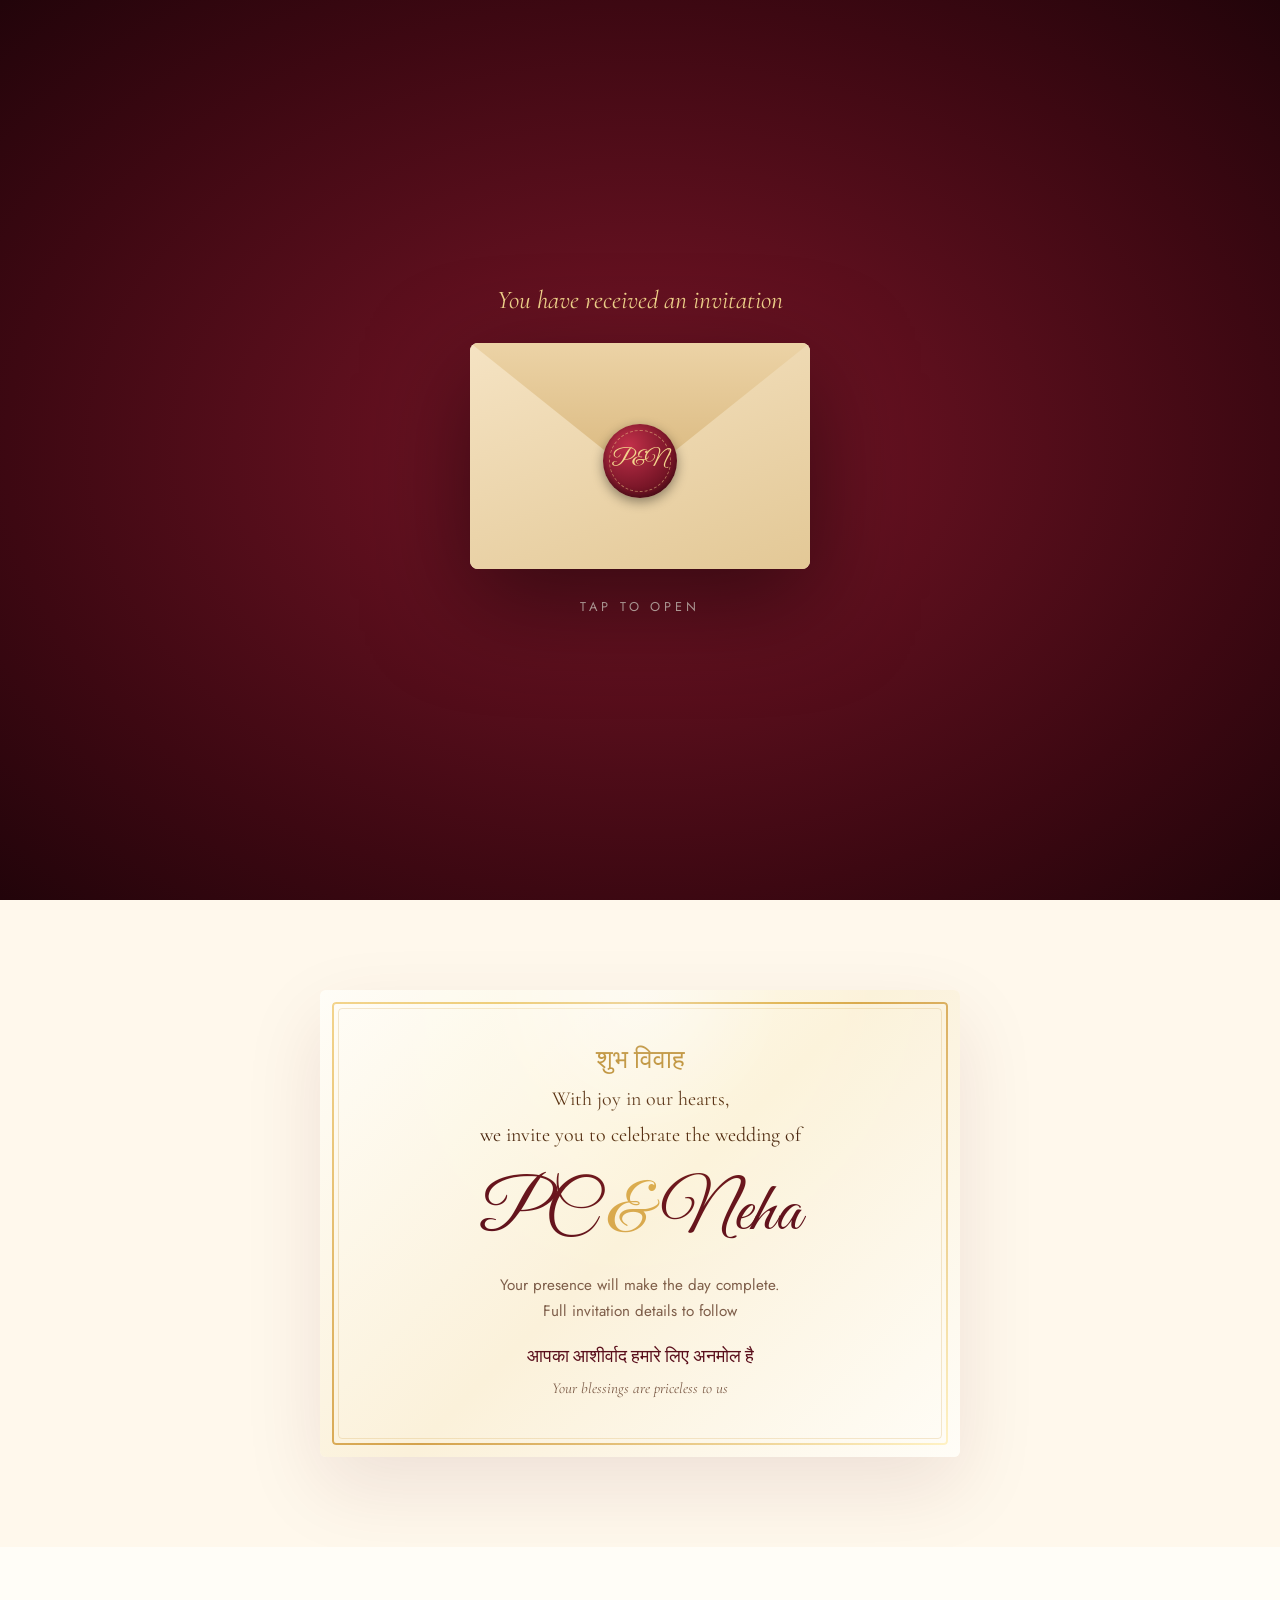
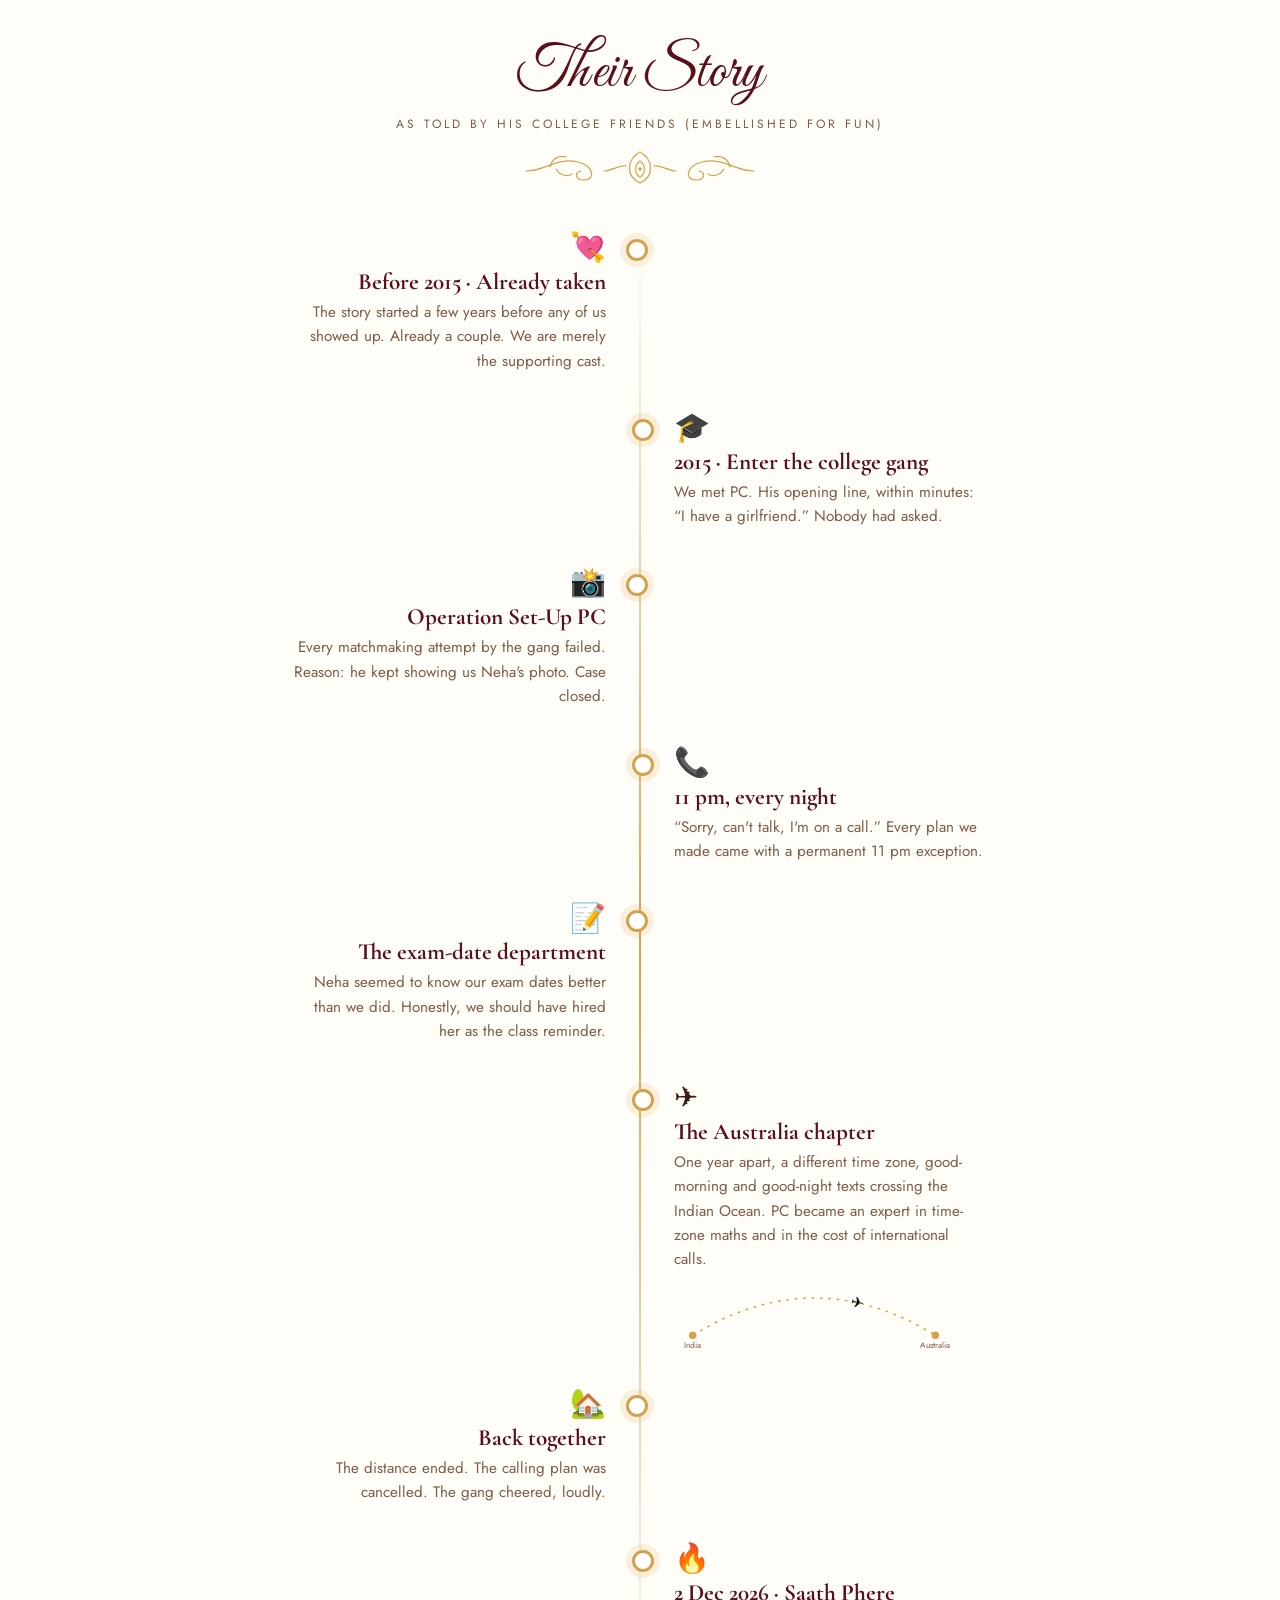
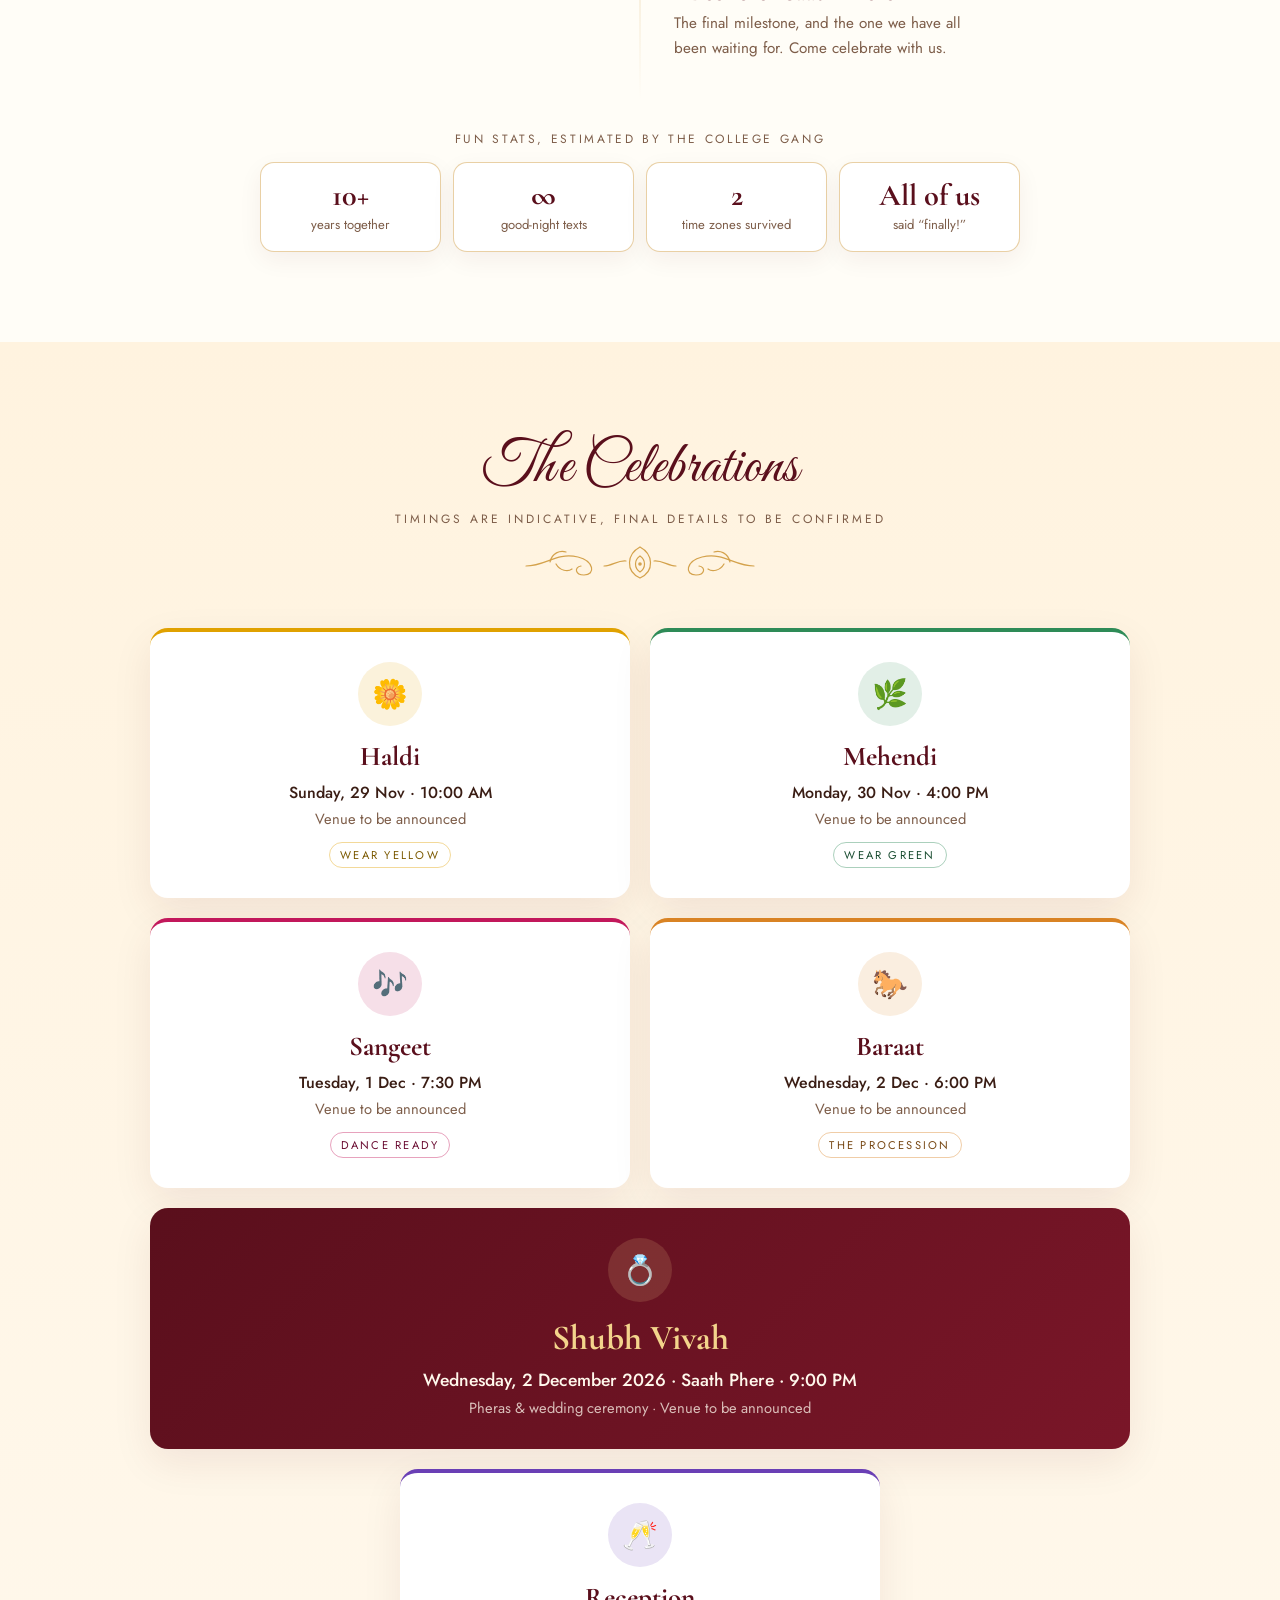
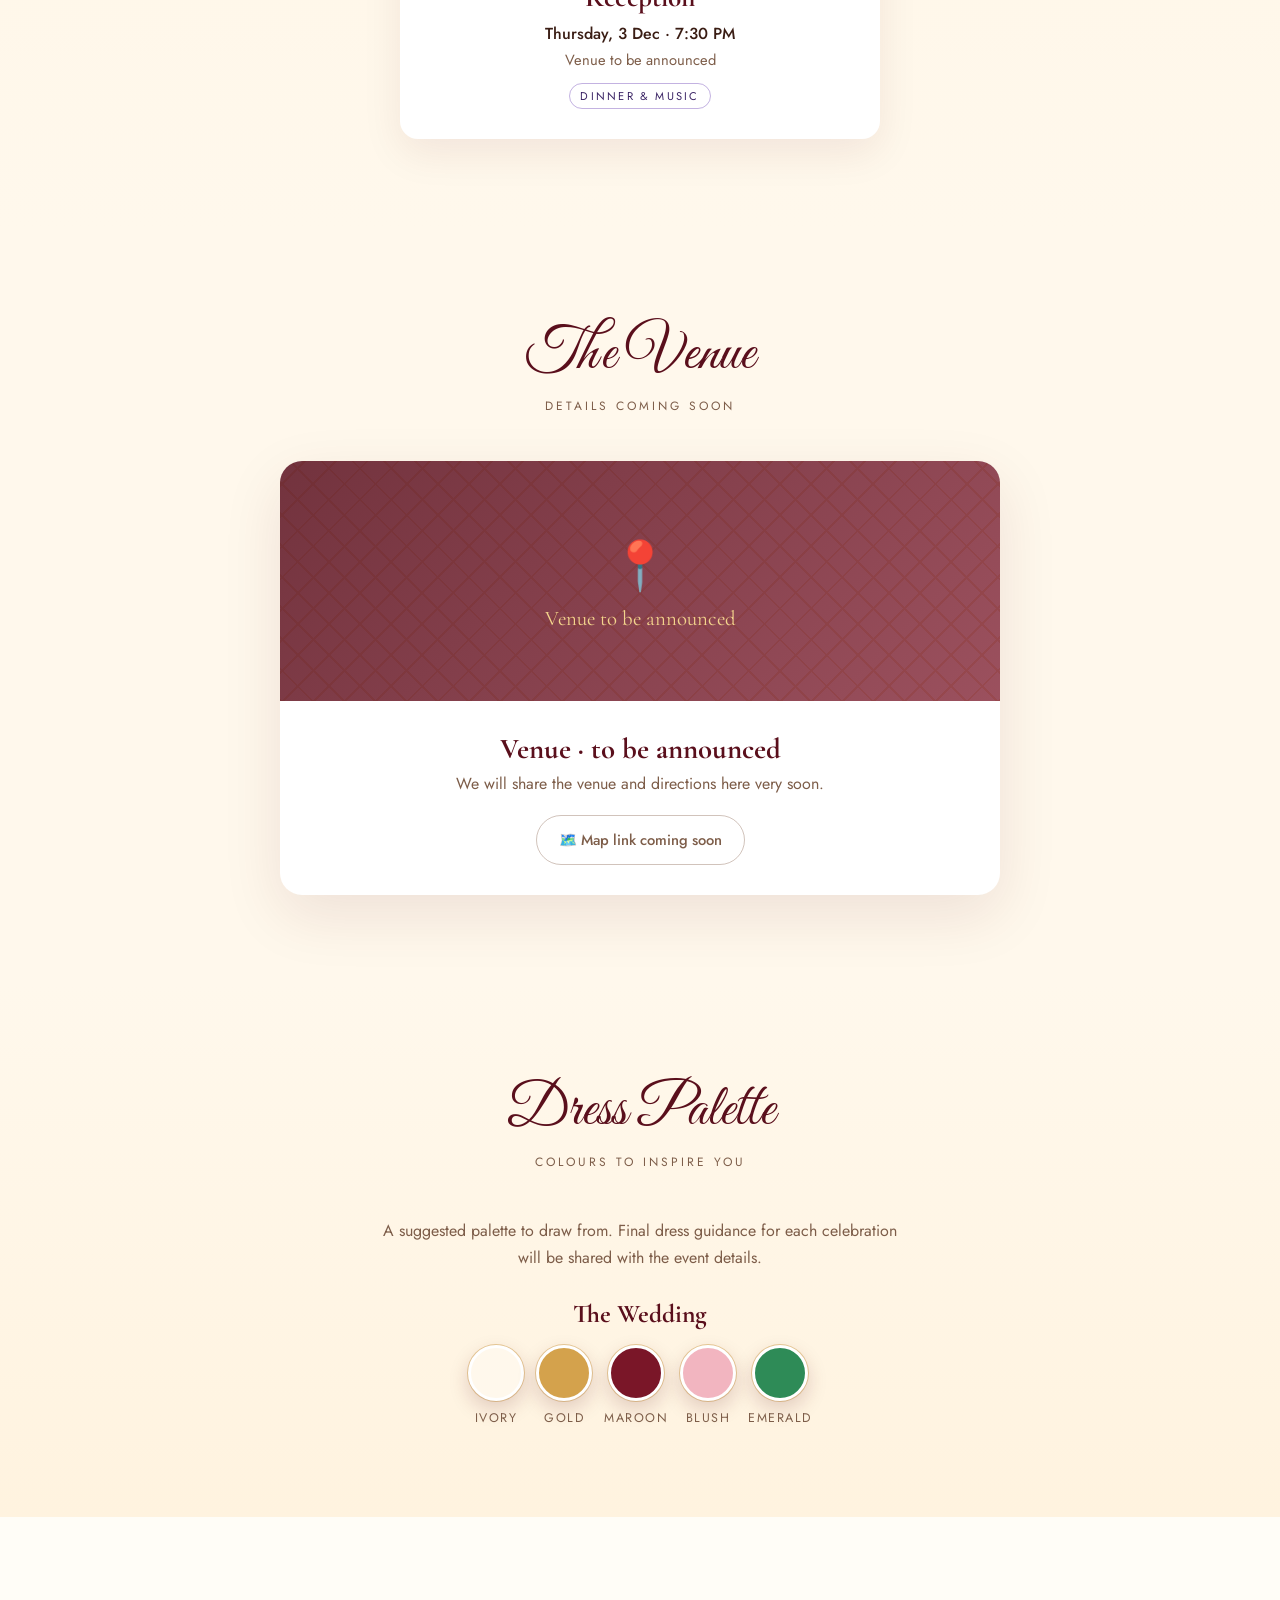
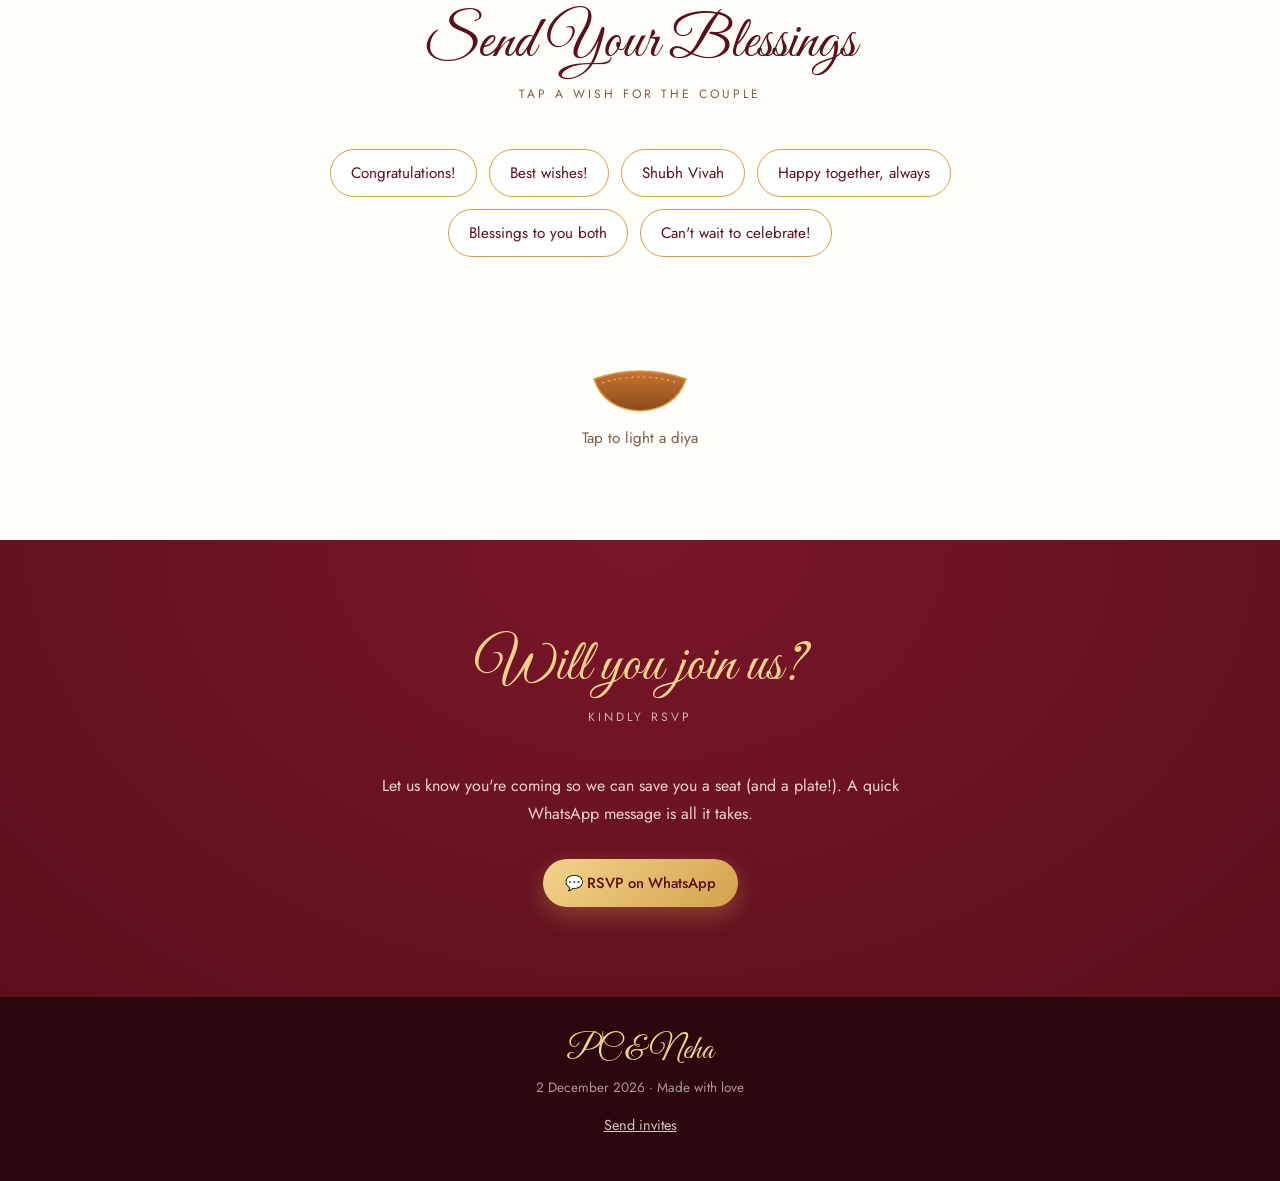
==== commit 1bf5a0fa: "Audit fixes: countdown TDZ, hidden Share button, music button moved, events grid, unambiguous dates," ====
--- a/index.html
+++ b/index.html
@@ -1,20 +1,24 @@
 <!doctype html>
-<html lang="en">
+<html lang="en-IN">
 <head>
 <meta charset="utf-8">
 <meta name="viewport" content="width=device-width, initial-scale=1, viewport-fit=cover">
 <title>PC &amp; Neha · 2 December 2026</title>
-<meta name="description" content="Join us to celebrate PC's wedding on Wednesday, 2 December 2026.">
+<meta name="description" content="You are invited to celebrate the wedding of PC &amp; Neha on Wednesday, 2 December 2026.">
 <meta property="og:type" content="website">
+<meta property="og:site_name" content="PC &amp; Neha · Shubh Vivah">
 <meta property="og:url" content="https://nav347.github.io/pc-wedding/">
-<meta property="og:image" content="https://nav347.github.io/pc-wedding/og.png">
-<meta property="og:image:type" content="image/png">
+<meta property="og:image" content="https://nav347.github.io/pc-wedding/og.jpg?v=2">
+<meta property="og:image:secure_url" content="https://nav347.github.io/pc-wedding/og.jpg?v=2">
+<meta property="og:image:type" content="image/jpeg">
 <meta property="og:image:width" content="1200">
 <meta property="og:image:height" content="630">
 <meta property="og:image:alt" content="PC &amp; Neha, Shubh Vivah, 02 · 12 · 2026">
 <meta name="twitter:card" content="summary_large_image">
 <meta name="twitter:title" content="PC &amp; Neha are getting married">
-<meta name="twitter:image" content="https://nav347.github.io/pc-wedding/og.png">
+<meta name="twitter:description" content="Wednesday, 2 December 2026 · You're invited.">
+<meta property="og:locale" content="en_IN">
+<meta name="twitter:image" content="https://nav347.github.io/pc-wedding/og.jpg?v=2">
 <meta property="og:title" content="PC &amp; Neha are getting married 💍">
 <meta property="og:description" content="Wednesday, 2 December 2026 · You're invited.">
 <meta name="theme-color" content="#5a0f1c">
@@ -23,9 +27,10 @@
 <link href="https://fonts.googleapis.com/css2?family=Great+Vibes&family=Cormorant+Garamond:ital,wght@0,400;0,600;0,700;1,400&family=Jost:wght@300;400;500&display=swap" rel="stylesheet">
 <style>
 :root{
-  --maroon:#5a0f1c; --maroon-2:#7a1628; --gold:#d4a24c; --gold-2:#f3d48c; --cream:#fff8ec; --ink:#3a1d14; --soft:#8c6a55;
+  --maroon:#5a0f1c; --maroon-2:#7a1628; --gold:#d4a24c; --gold-2:#f3d48c; --cream:#fff8ec; --ink:#3a1d14; --soft:#7d5d49;
 }
 *{box-sizing:border-box;margin:0;padding:0}
+[hidden]{display:none!important}
 html{scroll-behavior:smooth}
 body{font-family:Jost,system-ui,sans-serif;color:var(--ink);background:var(--cream);overflow-x:hidden;-webkit-font-smoothing:antialiased}
 .script{font-family:"Great Vibes",cursive;font-weight:400}
@@ -54,7 +59,7 @@
 .count{display:flex;gap:10px;justify-content:center;margin-top:34px;flex-wrap:wrap;opacity:0;animation:rise 1s 1.9s forwards}
 .count div{width:78px;padding:14px 4px;border:1px solid rgba(243,212,140,.35);border-radius:14px;background:rgba(255,255,255,.04);backdrop-filter:blur(4px)}
 .count b{display:block;font-family:"Cormorant Garamond",serif;font-size:2rem;font-weight:600;color:var(--gold-2);font-variant-numeric:tabular-nums}
-.count span{font-size:.62rem;letter-spacing:.2em;text-transform:uppercase;color:rgba(255,248,236,.7)}
+.count span{font-size:.68rem;letter-spacing:.2em;text-transform:uppercase;color:rgba(255,248,236,.7)}
 .btns{display:flex;gap:12px;justify-content:center;flex-wrap:wrap;margin-top:34px;opacity:0;animation:rise 1s 2.1s forwards}
 .btn{display:inline-flex;align-items:center;gap:8px;padding:13px 22px;border-radius:999px;font-size:.92rem;font-weight:500;text-decoration:none;transition:.25s;cursor:pointer;border:0;font-family:inherit}
 .btn.gold{background:linear-gradient(135deg,var(--gold-2),var(--gold));color:var(--maroon);box-shadow:0 8px 24px rgba(212,162,76,.35)}
@@ -96,7 +101,8 @@
 .ev h3{font-family:"Cormorant Garamond",serif;font-size:1.7rem;color:var(--maroon)}
 .ev .when{margin-top:8px;font-weight:500;color:var(--ink)}
 .ev .where{margin-top:4px;color:var(--soft);font-size:.92rem}
-.ev .tba{display:inline-block;margin-top:12px;font-size:.7rem;letter-spacing:.2em;text-transform:uppercase;color:var(--c);border:1px solid color-mix(in srgb,var(--c) 40%,transparent);padding:4px 10px;border-radius:999px}
+.ev .tba{display:inline-block;margin-top:12px;font-size:.7rem;letter-spacing:.2em;text-transform:uppercase;color:color-mix(in srgb,var(--c) 55%,#000);border:1px solid color-mix(in srgb,var(--c) 40%,transparent);padding:4px 10px;border-radius:999px}
+@media (min-width:600px){.timeline{grid-template-columns:repeat(2,1fr)}.timeline .ev:last-child{grid-column:1/-1;justify-self:center;width:calc(50% - 10px)}}
 .st .yr{display:none}
 .flight{display:block;overflow:visible}
 .ev.main{grid-column:1/-1;background:linear-gradient(135deg,var(--maroon),var(--maroon-2));color:var(--cream);border-top:0}
@@ -126,7 +132,7 @@
 
 .reveal{opacity:0;transform:translateY(40px);transition:1s cubic-bezier(.2,.7,.2,1)}
 .reveal.in{opacity:1;transform:none}
-@media (prefers-reduced-motion:reduce){*{animation:none!important;transition:none!important}.reveal,.hero *{opacity:1!important;transform:none!important}}
+@media (prefers-reduced-motion:reduce){html{scroll-behavior:auto}*{animation:none!important;transition:none!important}.reveal,.hero *{opacity:1!important;transform:none!important}}
 
 /* ---------- WOW LAYER ---------- */
 body:not(.opened){overflow:hidden}
@@ -141,7 +147,7 @@
 .envelope .letter{position:absolute;left:6%;right:6%;top:8%;bottom:8%;background:#fffdf7;border-radius:4px;display:flex;flex-direction:column;align-items:center;justify-content:center;
   text-align:center;color:#5a0f1c;transition:transform 1.1s cubic-bezier(.2,.8,.2,1) .5s;z-index:2;border:1px solid rgba(212,162,76,.5)}
 .envelope .letter b{font-family:"Great Vibes",cursive;font-weight:400;font-size:clamp(1.9rem,8vw,2.6rem);color:#5a0f1c}
-.envelope .letter small{font-size:.65rem;letter-spacing:.3em;text-transform:uppercase;color:#8c6a55}
+.envelope .letter small{font-size:.65rem;letter-spacing:.3em;text-transform:uppercase;color:#7d5d49}
 .envelope .front{position:absolute;inset:0;z-index:3;border-radius:8px;
   background:linear-gradient(160deg,#f5e3c3,#e3c896);clip-path:polygon(0 0,50% 55%,100% 0,100% 100%,0 100%)}
 .envelope .flap{position:absolute;left:0;right:0;top:0;height:60%;z-index:4;transform-origin:top;transition:transform .8s ease,z-index 0s .4s;
@@ -172,7 +178,7 @@
 .st:nth-child(even)::before{left:-8px}
 .st .yr{font-family:"Cormorant Garamond",serif;font-size:2rem;font-weight:700;color:#d4a24c;line-height:1}
 .st h3{font-family:"Cormorant Garamond",serif;font-size:1.45rem;color:#5a0f1c;margin:6px 0 4px}
-.st p{color:#8c6a55;font-size:.95rem;line-height:1.6}
+.st p{color:#7d5d49;font-size:.95rem;line-height:1.6}
 @media (max-width:640px){.tl::before{left:12px}.st,.st:nth-child(odd),.st:nth-child(even){left:0;width:100%;text-align:left;padding:0 0 34px 42px}
   .st:nth-child(odd)::before,.st:nth-child(even)::before{left:4px;right:auto}}
 
@@ -205,7 +211,7 @@
 .wcount{margin-top:22px;color:var(--soft);font-size:.9rem;min-height:1.4em}
 .heart{position:fixed;pointer-events:none;z-index:125;font-size:24px;animation:floatup 2s ease-out forwards}
 @keyframes floatup{to{transform:translate(var(--hx),-220px) scale(1.5);opacity:0}}
-#music{position:fixed;right:16px;bottom:16px;z-index:90;width:48px;height:48px;border-radius:50%;border:1px solid rgba(243,212,140,.7);background:rgba(90,15,28,.88);color:var(--gold-2);font-size:1.2rem;cursor:pointer;display:grid;place-items:center;box-shadow:0 6px 20px rgba(0,0,0,.3);backdrop-filter:blur(4px)}
+#music{position:fixed;right:max(12px,env(safe-area-inset-right));top:max(12px,env(safe-area-inset-top));z-index:90;width:44px;height:44px;border-radius:50%;border:1px solid rgba(243,212,140,.7);background:rgba(90,15,28,.88);color:var(--gold-2);font-size:1.2rem;cursor:pointer;display:grid;place-items:center;box-shadow:0 6px 20px rgba(0,0,0,.3);backdrop-filter:blur(4px)}
 #music[aria-pressed=true]{background:linear-gradient(135deg,var(--gold-2),var(--gold));color:var(--maroon);animation:pulse 2s infinite}
 #music:focus-visible{outline:3px solid var(--gold-2);outline-offset:3px}
 body:not(.opened) #music{display:none}
@@ -241,6 +247,7 @@
 .count b.flip{animation:flipd .55s cubic-bezier(.3,.7,.3,1)}
 @keyframes flipd{0%{transform:rotateX(-90deg);opacity:.2}100%{transform:none;opacity:1}}
 .count{opacity:0}
+@media (max-width:400px){.count{gap:8px}.count div{width:70px}.count b{margin:0 4px 6px;font-size:1.8rem}}
 @media (prefers-reduced-motion:reduce){.count b.flip{animation:none}.mh path{stroke-dashoffset:0!important;transition:none}.mh circle{opacity:1!important}}
 
 /* ---------- ROUND 3C: diya, invite maker, lanterns ---------- */
@@ -260,7 +267,7 @@
   background:linear-gradient(180deg,#ffd27a,#ff9a3c);box-shadow:0 0 22px 8px rgba(255,170,70,.45);opacity:0;animation:lift linear forwards}
 .lantern::after{content:"";position:absolute;left:30%;right:30%;bottom:-3px;height:5px;background:#7a3a10;border-radius:2px}
 @keyframes lift{0%{opacity:0;transform:translate(0,0)}10%{opacity:.85}90%{opacity:.6}100%{opacity:0;transform:translate(var(--lx),-115vh) rotate(var(--lr))}}
-footer button.lnk{background:none;border:0;color:rgba(255,248,236,.5);font:inherit;font-size:.8rem;text-decoration:underline;cursor:pointer;margin-top:14px}
+footer button.lnk{background:none;border:0;color:rgba(255,248,236,.8);font:inherit;font-size:.9rem;text-decoration:underline;cursor:pointer;margin-top:6px;padding:12px 18px;min-height:44px}
 footer button.lnk:hover{color:var(--gold-2)}
 .modal{position:fixed;inset:0;z-index:200;background:rgba(20,3,8,.7);display:none;align-items:center;justify-content:center;padding:20px;backdrop-filter:blur(4px)}
 .modal.show{display:flex}
@@ -270,10 +277,11 @@
 .modal input{width:100%;padding:12px 14px;border:1px solid rgba(212,162,76,.7);border-radius:10px;font:inherit;font-size:1rem;background:#fff;color:var(--ink)}
 .modal input:focus-visible{outline:3px solid var(--gold);outline-offset:1px}
 .modal .row{display:flex;gap:10px;flex-wrap:wrap;margin-top:16px}
-.modal .btn{padding:11px 18px;font-size:.88rem}
+.modal .btn{padding:13px 18px;font-size:.9rem;min-height:44px}
 .modal .btn.ghost{color:var(--maroon);border-color:var(--gold)}
-.modal .x{float:right;background:none;border:0;font-size:1.6rem;cursor:pointer;color:var(--soft)}
-.modal .ok{min-height:1.4em;margin-top:10px;font-size:.85rem;color:#2e8b57}
+.modal .x{float:right;background:none;border:0;font-size:1.8rem;line-height:1;cursor:pointer;color:var(--soft);min-width:44px;min-height:44px;margin:-10px -8px 0 0}
+.modal .x:focus-visible{outline:3px solid var(--gold);outline-offset:2px}
+.modal .ok{min-height:1.4em;margin-top:10px;font-size:.85rem;color:#1f6f43}
 @media (prefers-reduced-motion:reduce){.diya[aria-pressed=true] .flame,.diya[aria-pressed=true] .glow{animation:none}}
 .st .emo{font-size:1.8rem;line-height:1;margin-bottom:4px}
 .st .flight{margin:12px 0 0;width:100%;max-width:280px}
@@ -303,7 +311,7 @@
   <p class="to" id="envTo">You have received an invitation</p>
   <div class="envelope">
     <div class="back"></div>
-    <div class="letter"><small>The wedding of</small><b>PC &amp; Neha</b><small>02 · 12 · 2026</small></div>
+    <div class="letter"><small>The wedding of</small><b>PC &amp; Neha</b><small>2 Dec 2026</small></div>
     <div class="front"></div>
     <div class="flap"></div>
     <div class="seal">P&amp;N</div>
@@ -326,14 +334,14 @@
   <canvas id="dust" aria-hidden="true"></canvas>
   <div class="toran" id="toran" aria-hidden="true"></div>
   <div class="hero-inner">
-    <div class="ganesha">ॐ</div>
+    <div class="ganesha" lang="sa" aria-hidden="true">ॐ</div>
     <p class="guest" id="guest"></p>
     <p class="eyebrow">Save the date</p>
     <h1 class="script">PC <span style="font-size:.55em">&amp;</span> Neha</h1>
     <p class="tag serif">are getting married</p>
     <div class="divider"><span></span>✦<span></span></div>
-    <p class="date serif">02 · 12 · 2026<small>Wednesday</small></p>
-    <div class="count" id="count" role="timer" aria-label="Countdown to the wedding"></div>
+    <p class="date serif">2 December 2026<small>Wednesday</small></p>
+    <div class="count" id="count" role="timer" aria-label="Countdown to 2 December 2026"></div>
     <div class="btns">
       <a class="btn gold" id="gcal" target="_blank" rel="noopener">📅 Add to calendar</a>
       <a class="btn ghost" href="#events">View events ↓</a>
@@ -345,30 +353,30 @@
 <section class="invite">
   <div class="card reveal">
     <span class="sheen" aria-hidden="true"></span>
-    <p class="serif" style="font-size:1.6rem;color:var(--gold);margin-bottom:6px">शुभ विवाह</p>
+    <p class="serif" lang="hi" style="font-size:1.6rem;color:#a8772a;margin-bottom:6px">शुभ विवाह</p>
     <p class="lead serif">With joy in our hearts,<br>we invite you to celebrate the wedding of</p>
     <p class="names script">PC <span class="amp">&amp;</span> Neha</p>
-    <p class="fam">Your presence will make the day complete.<br>Full invitation details to follow<br><span class="serif" style="display:block;margin-top:16px;font-size:1.15rem;color:var(--maroon)">आपका आशीर्वाद हमारे लिए अनमोल है<br><em style="font-size:.95rem;color:var(--soft)">Your blessings are priceless to us</em></span></p>
+    <p class="fam">Your presence will make the day complete.<br>Full invitation details to follow<br><span class="serif" lang="hi" style="display:block;margin-top:16px;font-size:1.15rem;color:var(--maroon)">आपका आशीर्वाद हमारे लिए अनमोल है<br><em style="font-size:.95rem;color:var(--soft)">Your blessings are priceless to us</em></span></p>
   </div>
 </section>
 
 <section class="story">
   <div class="wrap">
     <div class="head reveal">
-      <h2 class="script">Our Story</h2>
-      <p>As told by his college friends</p>
+      <h2 class="script">Their Story</h2>
+      <p>As told by his college friends (embellished for fun)</p>
       <svg class="mh" viewBox="0 0 240 40" aria-hidden="true" stroke="currentColor" stroke-width="1.2" stroke-linecap="round"><g><path pathLength="1" d="M6 24C26 24 36 10 58 15C74 19 76 33 64 33C55 33 54 25 61 24"/><path pathLength="1" d="M30 20C32 11 40 8 46 10"/><path pathLength="1" d="M84 24C92 24 98 18 106 19"/><path pathLength="1" d="M36 22C40 29 48 30 52 27"/></g><g transform="translate(240 0) scale(-1 1)"><path pathLength="1" d="M6 24C26 24 36 10 58 15C74 19 76 33 64 33C55 33 54 25 61 24"/><path pathLength="1" d="M30 20C32 11 40 8 46 10"/><path pathLength="1" d="M84 24C92 24 98 18 106 19"/><path pathLength="1" d="M36 22C40 29 48 30 52 27"/></g>
 <path pathLength="1" d="M120 5C133 12 135 29 120 36C105 29 107 12 120 5Z"/><path pathLength="1" d="M120 14C126 18 126 26 120 30C114 26 114 18 120 14Z"/><circle cx="120" cy="22" r="1.8"/></svg>
     </div>
     <div class="tl">
-      <div class="st reveal"><div class="emo" aria-hidden="true">💘</div><h3>Before 2015 · Already taken</h3><p>The story started a few years before any of us showed up. Childhood sweethearts. We are merely the supporting cast.</p></div>
-      <div class="st reveal"><div class="emo" aria-hidden="true">🎓</div><h3>2015 · Enter the college gang</h3><p>We met PC. His opening line, within minutes: "I have a girlfriend." Nobody had asked.</p></div>
+      <div class="st reveal"><div class="emo" aria-hidden="true">💘</div><h3>Before 2015 · Already taken</h3><p>The story started a few years before any of us showed up. Already a couple. We are merely the supporting cast.</p></div>
+      <div class="st reveal"><div class="emo" aria-hidden="true">🎓</div><h3>2015 · Enter the college gang</h3><p>We met PC. His opening line, within minutes: &ldquo;I have a girlfriend.&rdquo; Nobody had asked.</p></div>
       <div class="st reveal"><div class="emo" aria-hidden="true">📸</div><h3>Operation Set-Up PC</h3><p>Every matchmaking attempt by the gang failed. Reason: he kept showing us Neha's photo. Case closed.</p></div>
-      <div class="st reveal"><div class="emo" aria-hidden="true">📞</div><h3>11 pm, every night</h3><p>Sorry, can't talk, I'm on a call. Our hostel-night plans came with a permanent 11 pm exception.</p></div>
-      <div class="st reveal"><div class="emo" aria-hidden="true">📝</div><h3>The exam-date department</h3><p>Neha knew our exam dates better than we did. Honestly, we should have hired her as the class reminder.</p></div>
-      <div class="st reveal"><div class="emo" aria-hidden="true">✈️</div><h3>The Australia chapter</h3><p>One year apart, about five hours of time difference, good-morning and good-night texts crossing the Indian Ocean. PC became an expert in AEST and in the cost of international calls.</p><svg class="flight" viewBox="0 0 300 70" aria-hidden="true"><path id="fp" d="M20 55 Q150 -25 280 55" fill="none" stroke="#d4a24c" stroke-width="1.5" stroke-dasharray="3 6"/><circle cx="20" cy="55" r="4" fill="#d4a24c"/><circle cx="280" cy="55" r="4" fill="#d4a24c"/><text x="20" y="69" font-size="9" fill="#8c6a55" text-anchor="middle" font-family="Jost">India</text><text x="280" y="69" font-size="9" fill="#8c6a55" text-anchor="middle" font-family="Jost">Australia</text><g class="plane"><text font-size="16" text-anchor="middle" dominant-baseline="central" transform="rotate(0)">&#9992;&#65039;</text><animateMotion dur="7s" repeatCount="indefinite" rotate="auto"><mpath href="#fp"/></animateMotion></g></svg></div>
+      <div class="st reveal"><div class="emo" aria-hidden="true">📞</div><h3>11 pm, every night</h3><p>&ldquo;Sorry, can't talk, I'm on a call.&rdquo; Every plan we made came with a permanent 11 pm exception.</p></div>
+      <div class="st reveal"><div class="emo" aria-hidden="true">📝</div><h3>The exam-date department</h3><p>Neha seemed to know our exam dates better than we did. Honestly, we should have hired her as the class reminder.</p></div>
+      <div class="st reveal"><div class="emo" aria-hidden="true">✈️</div><h3>The Australia chapter</h3><p>One year apart, a different time zone, good-morning and good-night texts crossing the Indian Ocean. PC became an expert in time-zone maths and in the cost of international calls.</p><svg class="flight" viewBox="0 0 300 70" aria-hidden="true"><path id="fp" d="M20 55 Q150 -25 280 55" fill="none" stroke="#d4a24c" stroke-width="1.5" stroke-dasharray="3 6"/><circle cx="20" cy="55" r="4" fill="#d4a24c"/><circle cx="280" cy="55" r="4" fill="#d4a24c"/><text x="20" y="69" font-size="9" fill="#7d5d49" text-anchor="middle" font-family="Jost">India</text><text x="280" y="69" font-size="9" fill="#7d5d49" text-anchor="middle" font-family="Jost">Australia</text><g class="plane"><text font-size="16" text-anchor="middle" dominant-baseline="central" transform="rotate(0)">&#9992;&#65039;</text><animateMotion dur="7s" repeatCount="indefinite" rotate="auto"><mpath href="#fp"/></animateMotion></g></svg></div>
       <div class="st reveal"><div class="emo" aria-hidden="true">🏡</div><h3>Back together</h3><p>The distance ended. The calling plan was cancelled. The gang cheered, loudly.</p></div>
-      <div class="st reveal"><div class="emo" aria-hidden="true">🔥</div><h3>02 · 12 · 2026 · Saath Phere</h3><p>The final milestone, and the one we have all been waiting for. Come celebrate with us.</p></div>
+      <div class="st reveal"><div class="emo" aria-hidden="true">🔥</div><h3>2 Dec 2026 · Saath Phere</h3><p>The final milestone, and the one we have all been waiting for. Come celebrate with us.</p></div>
     </div>
     <div class="facts reveal"><p class="fl">Fun stats, estimated by the college gang</p>
       <div class="fg"><div><b>10+</b><span>years together</span></div><div><b>&infin;</b><span>good-night texts</span></div><div><b>2</b><span>time zones survived</span></div><div><b>All of us</b><span>said &ldquo;finally!&rdquo;</span></div></div>
@@ -464,7 +472,7 @@
 
 <footer>
   <span class="script">PC &amp; Neha</span>
-  02 · 12 · 2026 · Made with love<br><button class="lnk" id="invOpen" type="button">Send invites</button>
+  2 December 2026 · Made with love<br><button class="lnk" id="invOpen" type="button">Send invites</button>
 </footer>
 
 <div class="modal" id="inv" role="dialog" aria-modal="true" aria-labelledby="invT"><div class="pnl">
@@ -481,22 +489,24 @@
 const cells = {};
 cEl.innerHTML = [["Days",86400],["Hours",3600],["Mins",60],["Secs",1]].map(([n]) => `<div><b data-u="${n}">00</b><span>${n}</span></div>`).join("");
 cEl.querySelectorAll("b").forEach(b => cells[b.dataset.u] = b);
+let tickId = 0;
 function tick(){
-  let s = Math.max(0, Math.floor((T - Date.now())/1000));
-  if (!s){ cEl.innerHTML = "<div style='width:auto;padding:14px 22px'><b style='background:none;box-shadow:none'>Today! 🎉</b><span>Celebrate</span></div>"; clearInterval(tickId); return; }
+  const now = Date.now();
+  let s = Math.max(0, Math.floor((T - now)/1000));
+  if (!s){ const today = now < T + 864e5; cEl.innerHTML = "<div style='width:auto;padding:14px 22px'><b style='background:none;box-shadow:none;margin:0 6px'>" + (today ? "Today! 🎉" : "Congratulations! 🎉") + "</b><span>" + (today ? "Celebrate" : "PC &amp; Neha") + "</span></div>"; clearInterval(tickId); return; }
   for (const [n,v] of [["Days",86400],["Hours",3600],["Mins",60],["Secs",1]]){ const q = Math.floor(s/v); s -= q*v; const t = String(q).padStart(2,"0"), el = cells[n];
     if (el.textContent !== t){ el.textContent = t; if (!matchMedia("(prefers-reduced-motion: reduce)").matches){ el.classList.remove("flip"); void el.offsetWidth; el.classList.add("flip"); } } }
 }
-tick(); const tickId = setInterval(tick,1000);
+tick(); if (cEl.querySelector("b[data-u]")) tickId = setInterval(tick,1000);
 
 // add to calendar (Google)
 document.getElementById("gcal").href = "https://calendar.google.com/calendar/render?action=TEMPLATE"
-  + "&text=" + encodeURIComponent("PC & Neha's Wedding 💍") + "&dates=20261202/20261203"
-  + "&details=" + encodeURIComponent("Celebrate PC & Neha's wedding! Details: " + location.href);
+  + "&text=" + encodeURIComponent("PC & Neha's Wedding 💍") + "&dates=20261202/20261203&ctz=Asia/Kolkata"
+  + "&details=" + encodeURIComponent("Celebrate PC & Neha's wedding (Saath Phere, 2 December 2026)! Timings and venue to be confirmed. Details: " + location.href);
 
 // RSVP on WhatsApp (number to be added)
 const WA_NUMBER = ""; // e.g. "919876543210"
-document.getElementById("wa").href = "https://wa.me/" + WA_NUMBER + "?text=" + encodeURIComponent("Hi! I'll be there for PC & Neha's wedding on 2 Dec 🎉");
+document.getElementById("wa").href = "https://wa.me/" + WA_NUMBER + "?text=" + encodeURIComponent("Hi! I'll be there for PC & Neha's wedding on 2 Dec 🎉 https://nav347.github.io/pc-wedding/");
 
 // reveal on scroll
 const io = new IntersectionObserver(es => es.forEach(e => { if (e.isIntersecting){ e.target.classList.add("in"); io.unobserve(e.target); } }), {threshold:.15});
@@ -678,7 +688,7 @@
 // invite maker
 const inv = document.getElementById("inv"), iN = document.getElementById("invName"), iL = document.getElementById("invLink"), iW = document.getElementById("invWa"), iS = document.getElementById("invSh"), iO = document.getElementById("invOk");
 const base = location.origin + location.pathname;
-function clean(v){ return v.replace(/<[^>]*>/g,"").replace(/s+/g," ").replace(/[<>&"]/g,"").trim().slice(0,40); }
+function clean(v){ return v.replace(/<[^>]*>/g,"").replace(/\s+/g," ").replace(/[<>&"]/g,"").trim().slice(0,40); }
 function upd(){ const n = clean(iN.value), link = base + (n ? "?to=" + encodeURIComponent(n) : "");
   iL.value = link; const msg = (n ? "Dear " + n + ", y" : "Y") + "ou are warmly invited to the wedding of PC & Neha on 2 December 2026. Open your invitation: " + link;
   iW.href = "https://wa.me/?text=" + encodeURIComponent(msg); iL.dataset.msg = msg; }
@@ -693,7 +703,7 @@
 document.getElementById("invCopy").addEventListener("click", async () => {
   try { await navigator.clipboard.writeText(iL.value); iO.textContent = "Link copied"; }
   catch (e) { try { iL.select(); document.execCommand("copy"); iO.textContent = "Link copied"; } catch (e2) { iO.textContent = "Press and hold the link to copy"; } } });
-if (navigator.share){ iS.hidden = false; iS.addEventListener("click", () => navigator.share({ title: "PC & Neha's wedding", text: iL.dataset.msg, url: iL.value }).catch(() => {})); }
+if (navigator.share){ iS.hidden = false; iS.addEventListener("click", () => navigator.share({ title: "PC & Neha's wedding", text: iL.dataset.msg }).catch(() => {})); }
 
 // sky lanterns behind RSVP
 (function(){
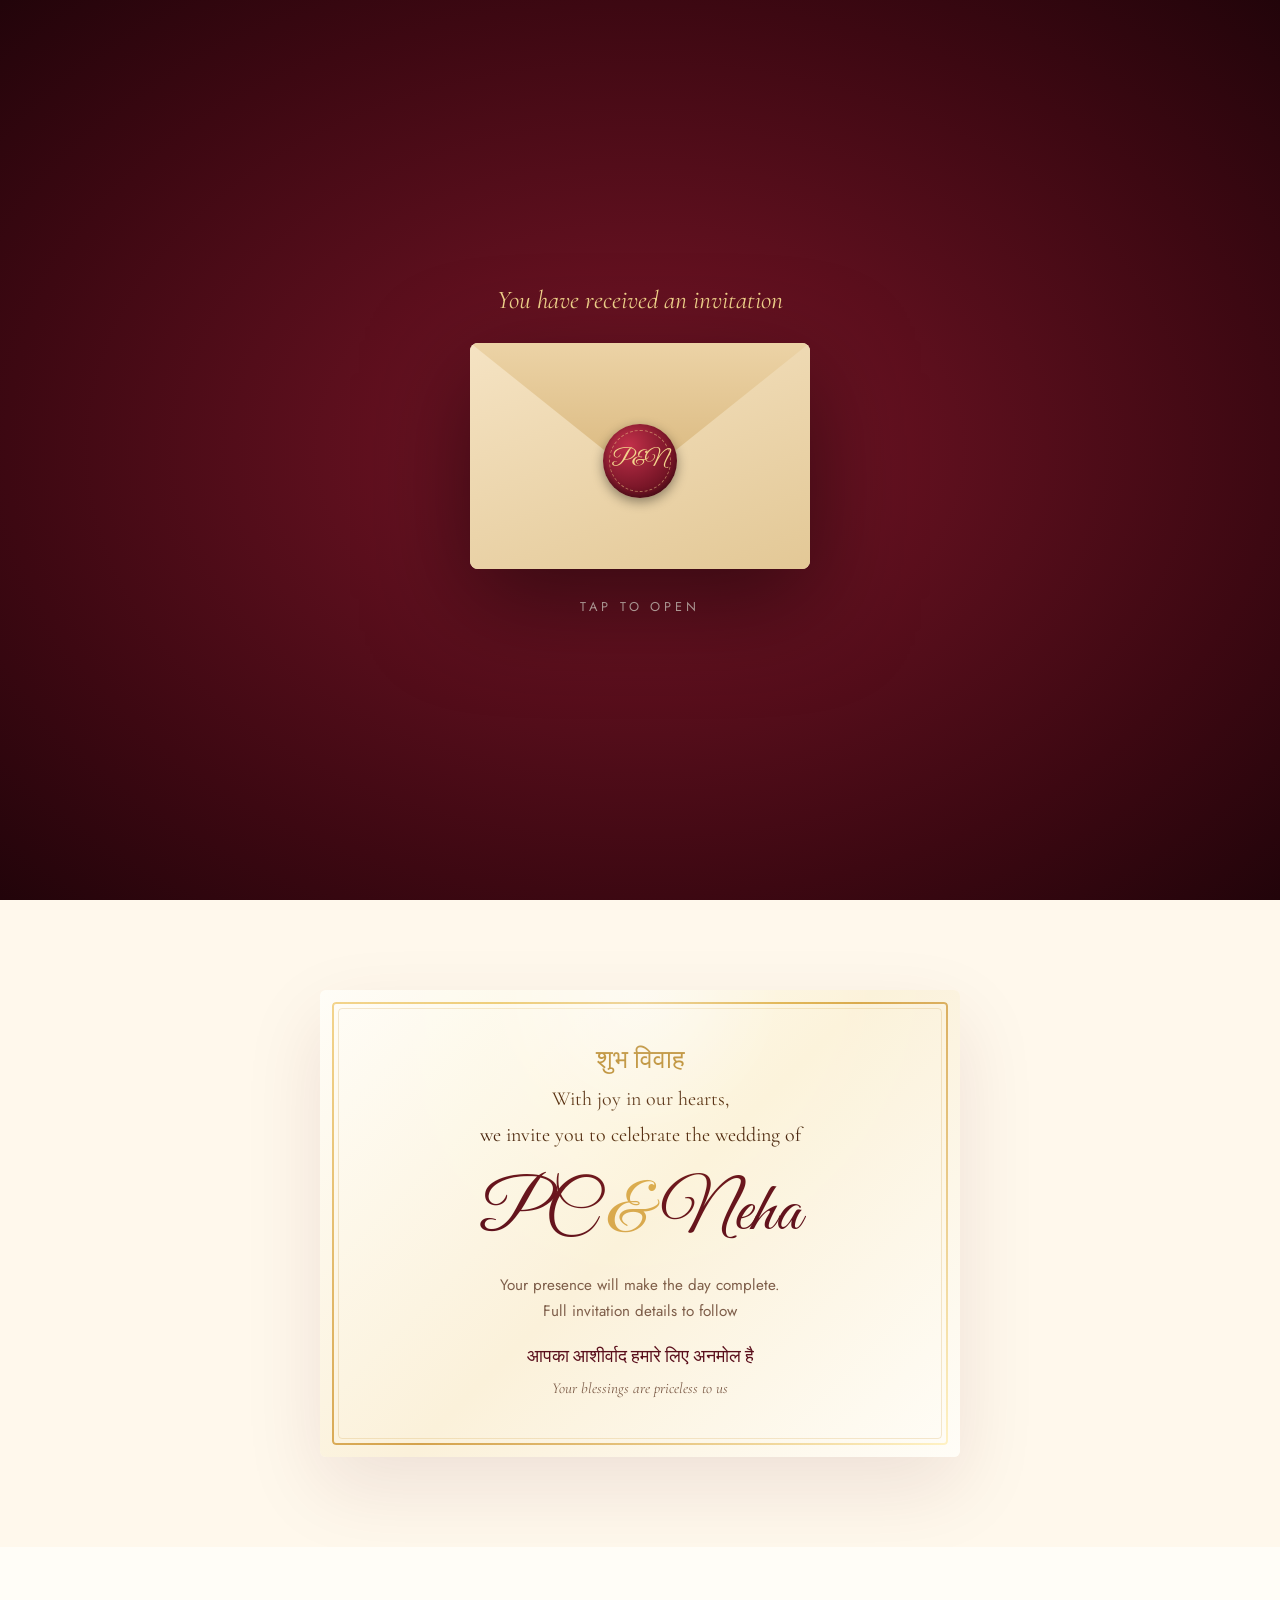
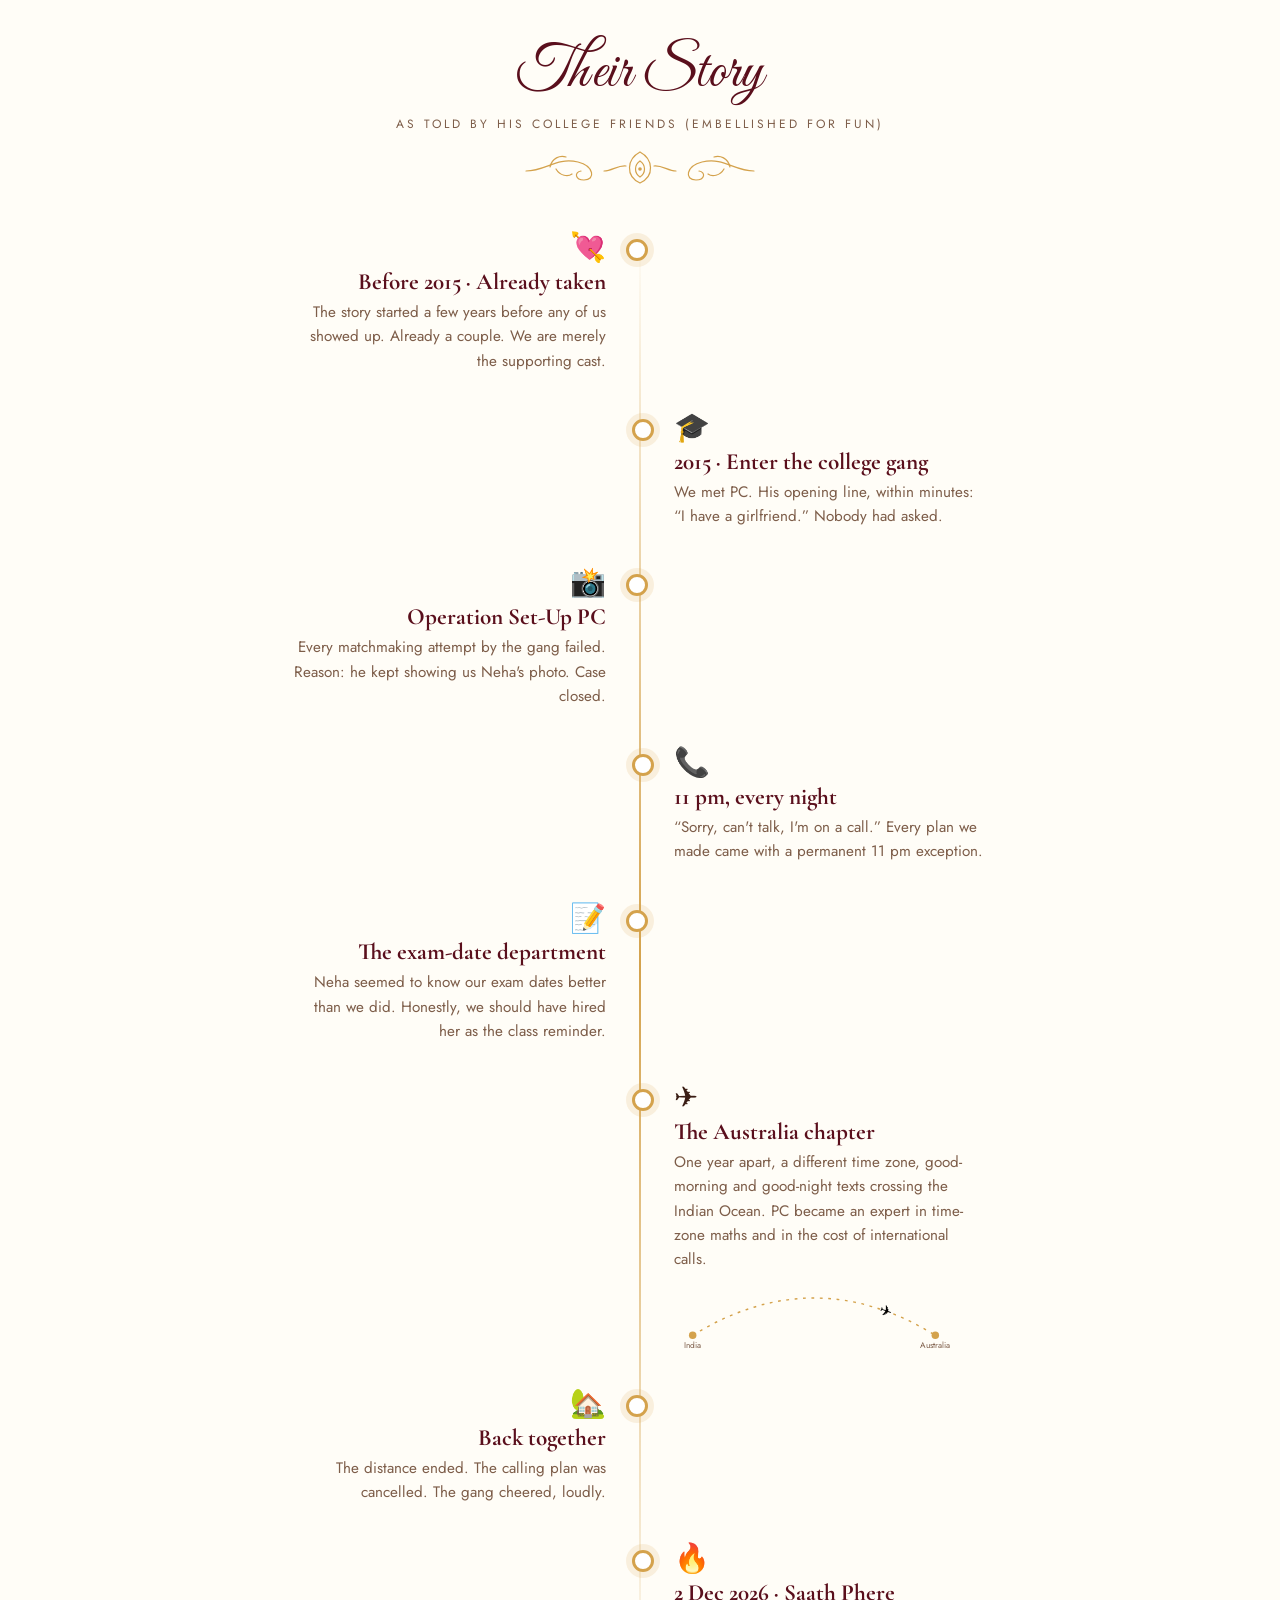
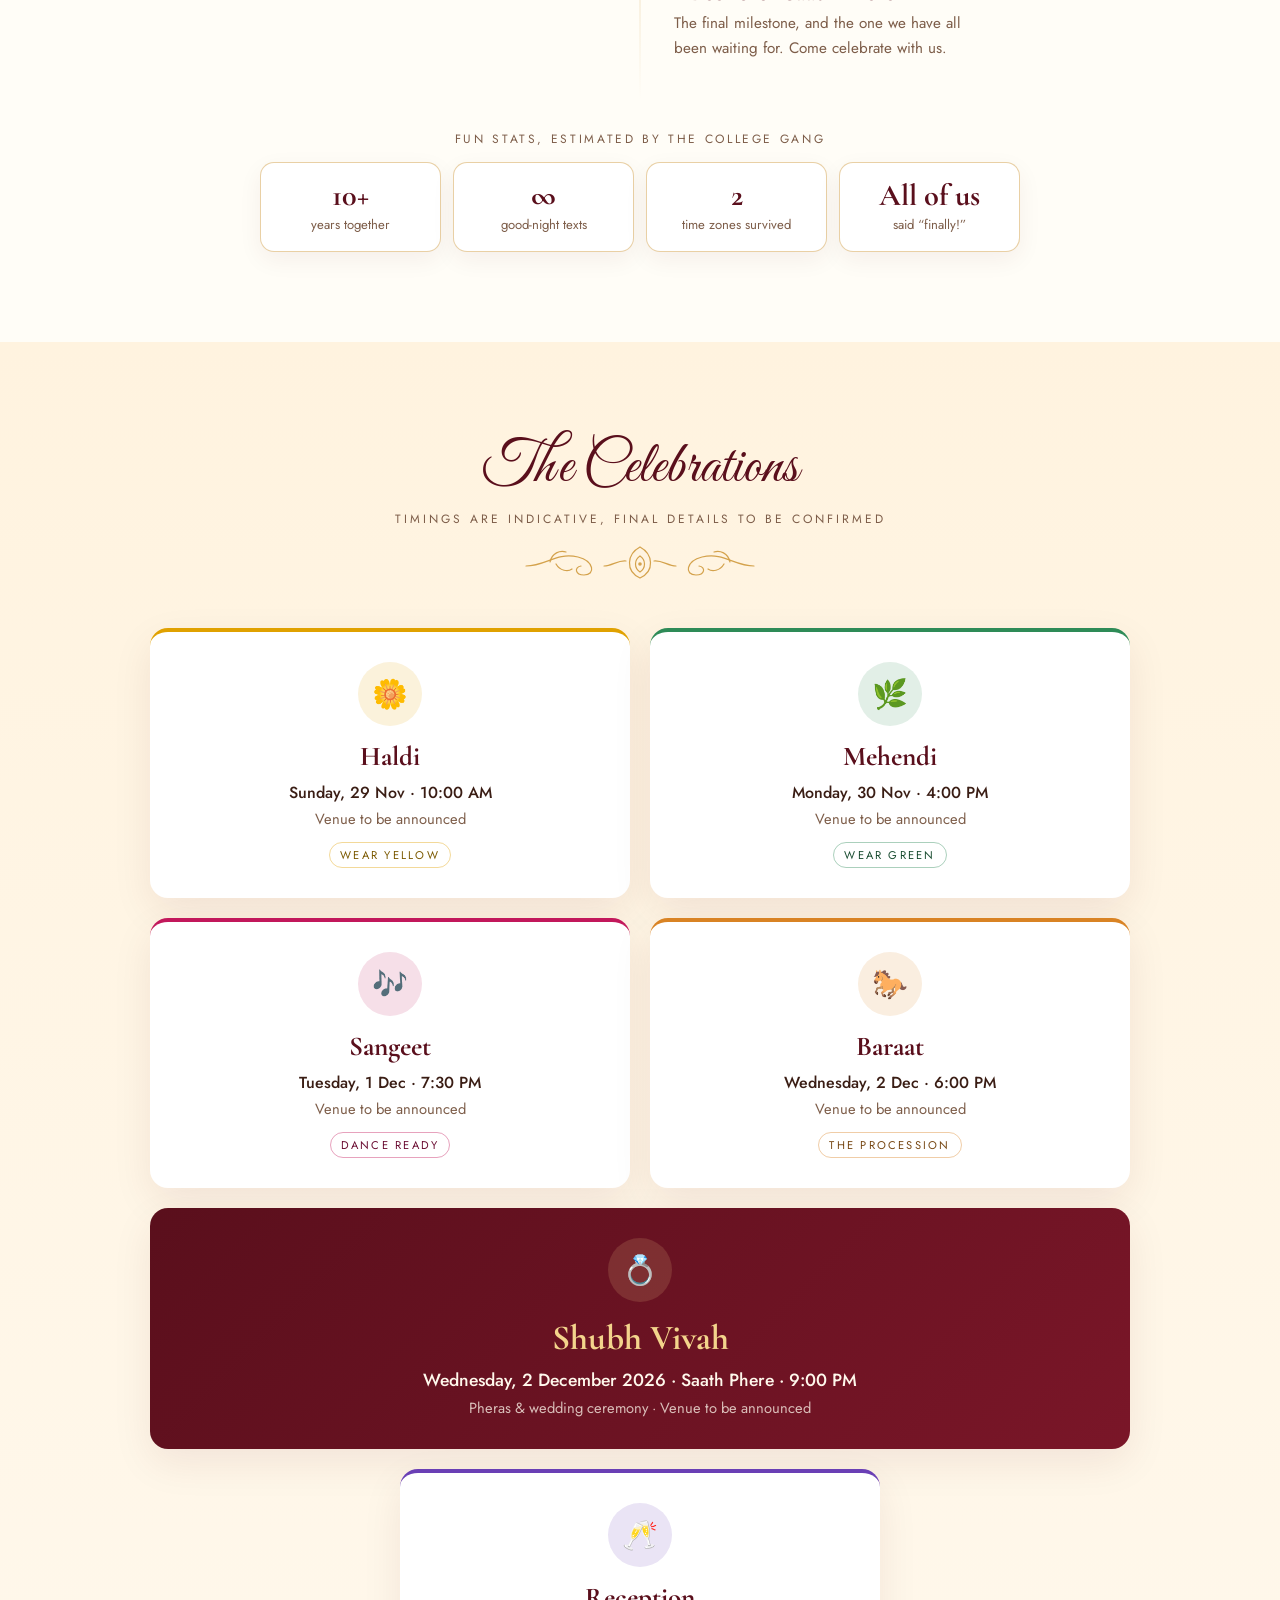
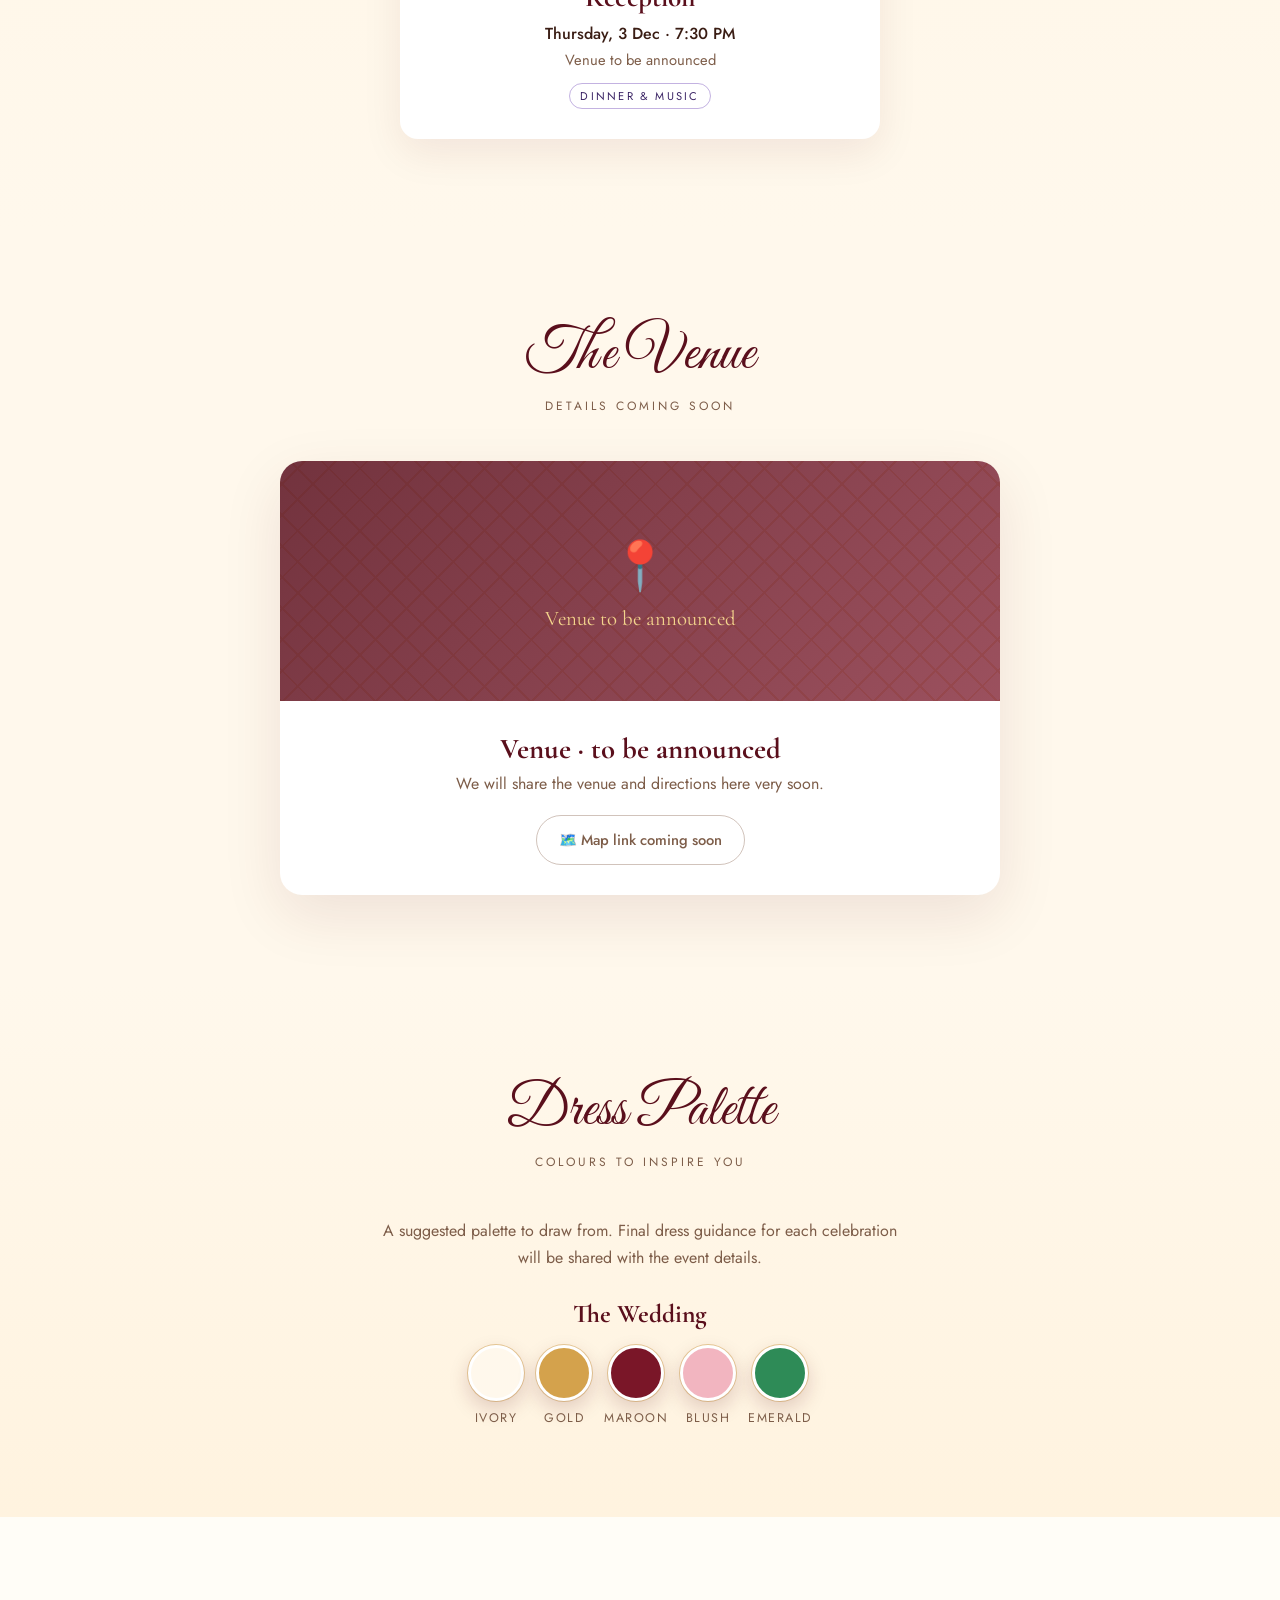
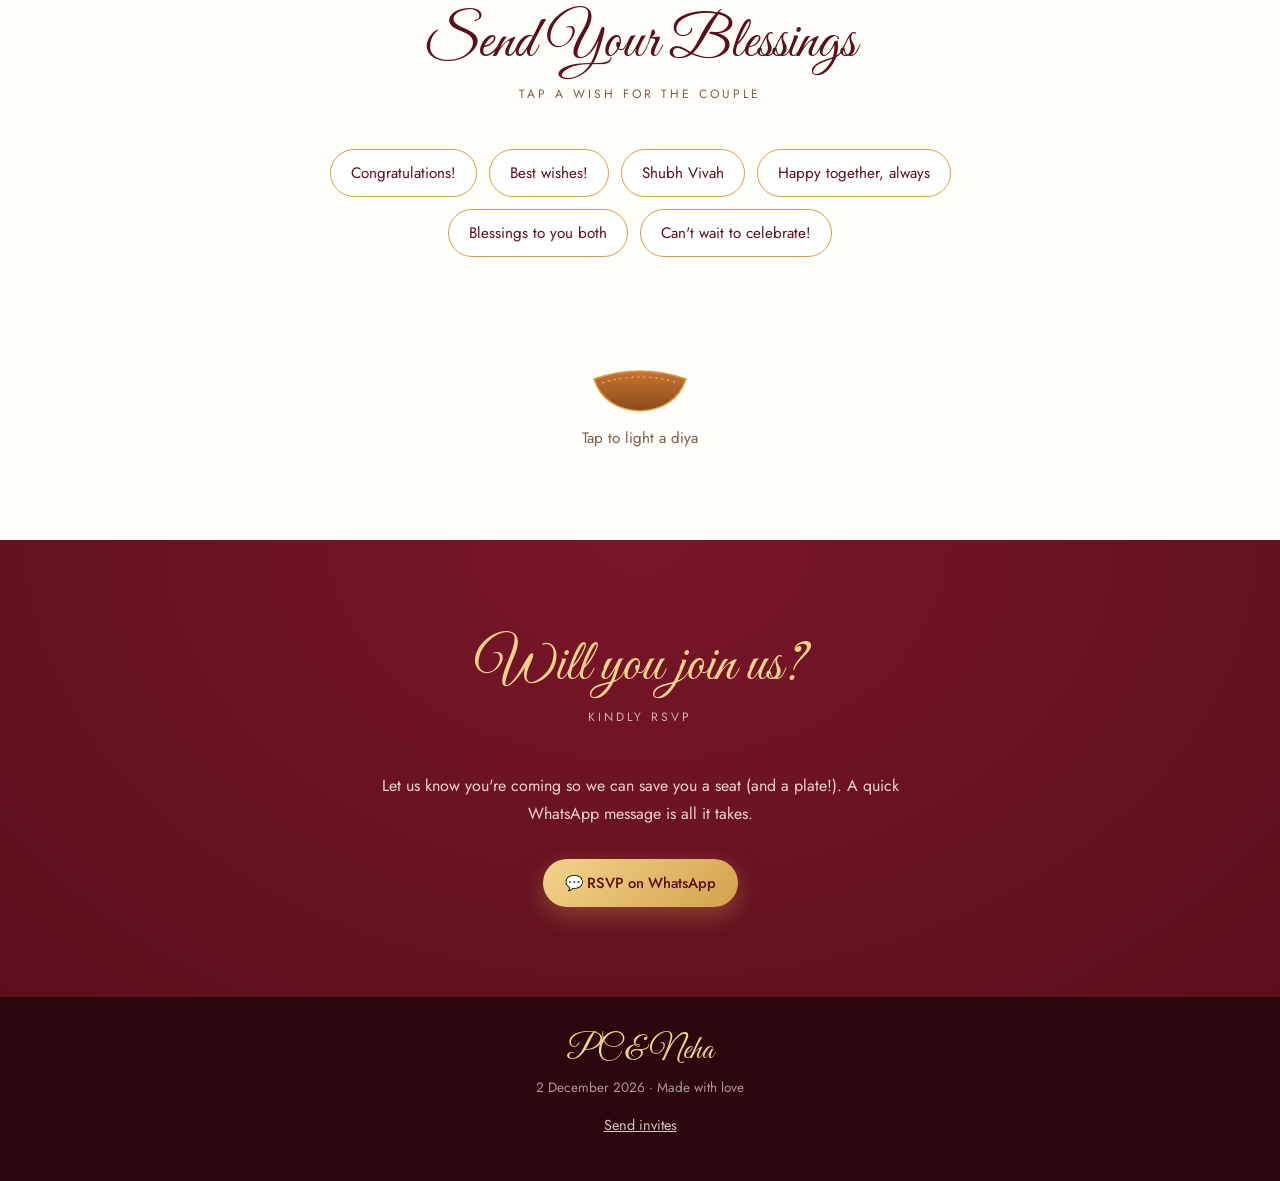
==== commit f0e79a89: "Fix 20px horizontal overflow from confetti canvas (music button was cut off)" ====
--- a/index.html
+++ b/index.html
@@ -164,7 +164,8 @@
 .guest{font-family:"Cormorant Garamond",serif;font-style:italic;color:#f3d48c;font-size:clamp(1.1rem,4vw,1.4rem);margin-bottom:10px;min-height:1px;opacity:0;animation:rise 1s .3s forwards}
 .hero h1{background-size:200% auto;animation:rise 1.2s .8s forwards,shimmer 5s 2.2s linear infinite}
 @keyframes shimmer{to{background-position:200% center}}
-#fx{position:fixed;inset:0;pointer-events:none;z-index:120}
+#fx{position:fixed;top:0;left:0;width:100vw;width:100dvw;height:100vh;height:100dvh;pointer-events:none;z-index:120}
+html{overflow-x:hidden}html,body{overflow-x:clip;max-width:100%}
 .spark{position:fixed;pointer-events:none;z-index:110;color:#f3d48c;font-size:14px;animation:spark .9s ease-out forwards}
 @keyframes spark{to{transform:translate(var(--x),var(--y)) scale(.2) rotate(180deg);opacity:0}}
 .story{background:#fffdf7}
@@ -536,7 +537,7 @@
 // confetti on a canvas
 const fx = document.getElementById("fx"), ctx = fx.getContext("2d");
 let parts = [], raf = 0;
-function size() { fx.width = innerWidth * devicePixelRatio; fx.height = innerHeight * devicePixelRatio; ctx.setTransform(devicePixelRatio, 0, 0, devicePixelRatio, 0, 0); }
+function size() { fx.width = document.documentElement.clientWidth * devicePixelRatio; fx.height = innerHeight * devicePixelRatio; ctx.setTransform(devicePixelRatio, 0, 0, devicePixelRatio, 0, 0); }
 size(); addEventListener("resize", size);
 function burst(x, y, n = 160) {
   const C = ["#f3d48c", "#d4a24c", "#ffffff", "#e8577a", "#c2185b", "#ffb703"];
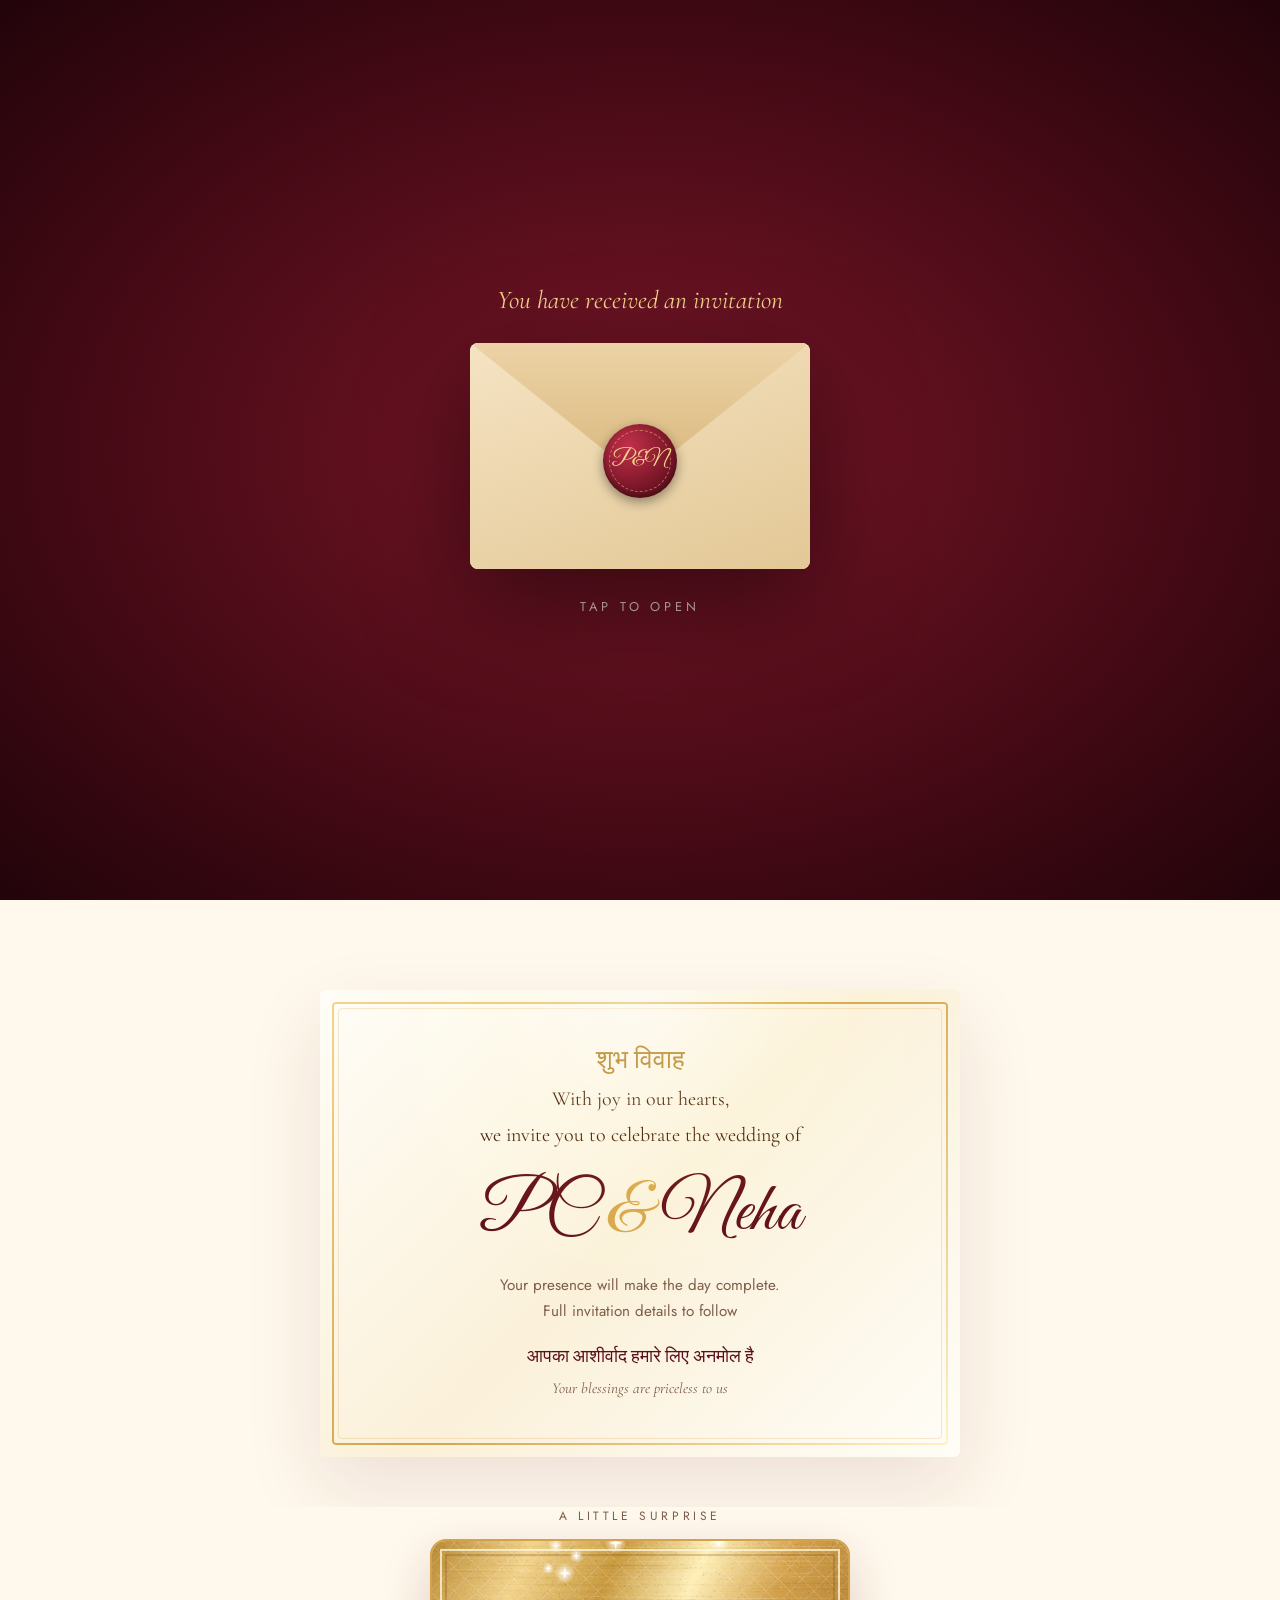
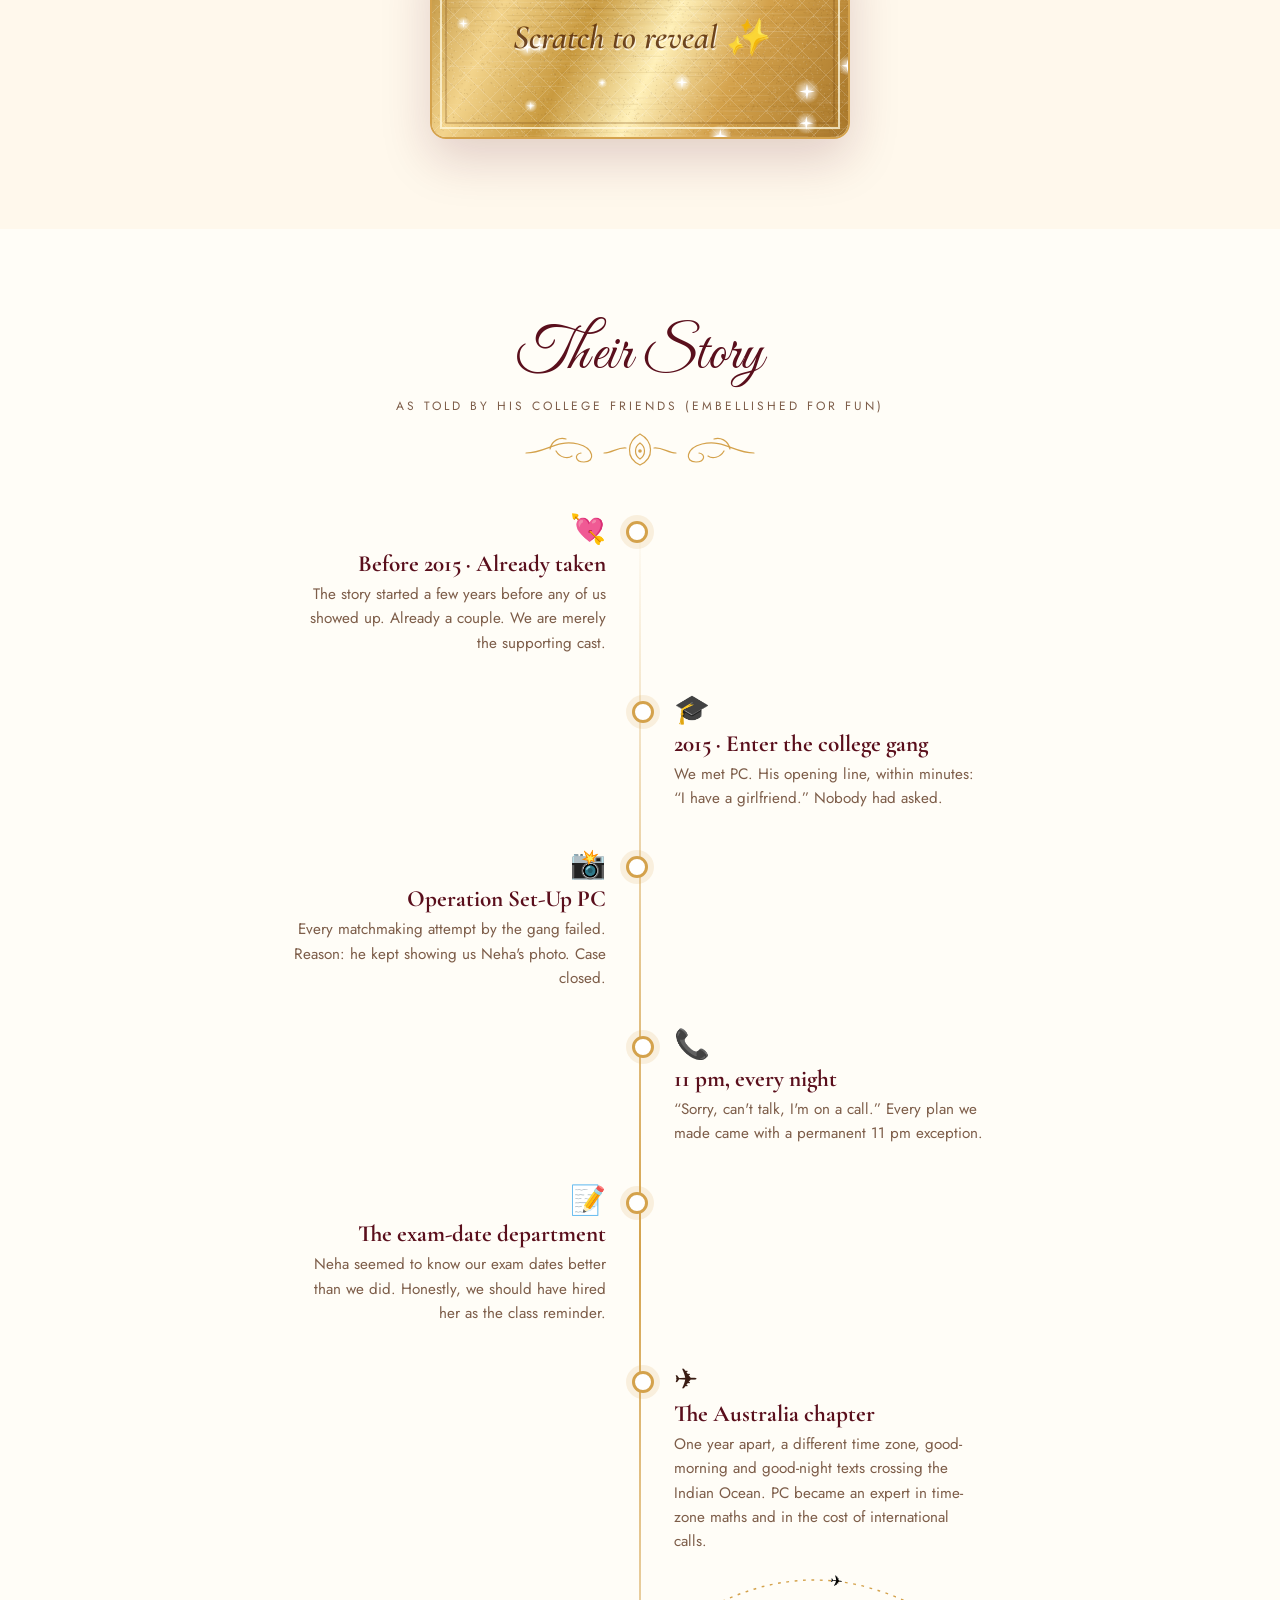
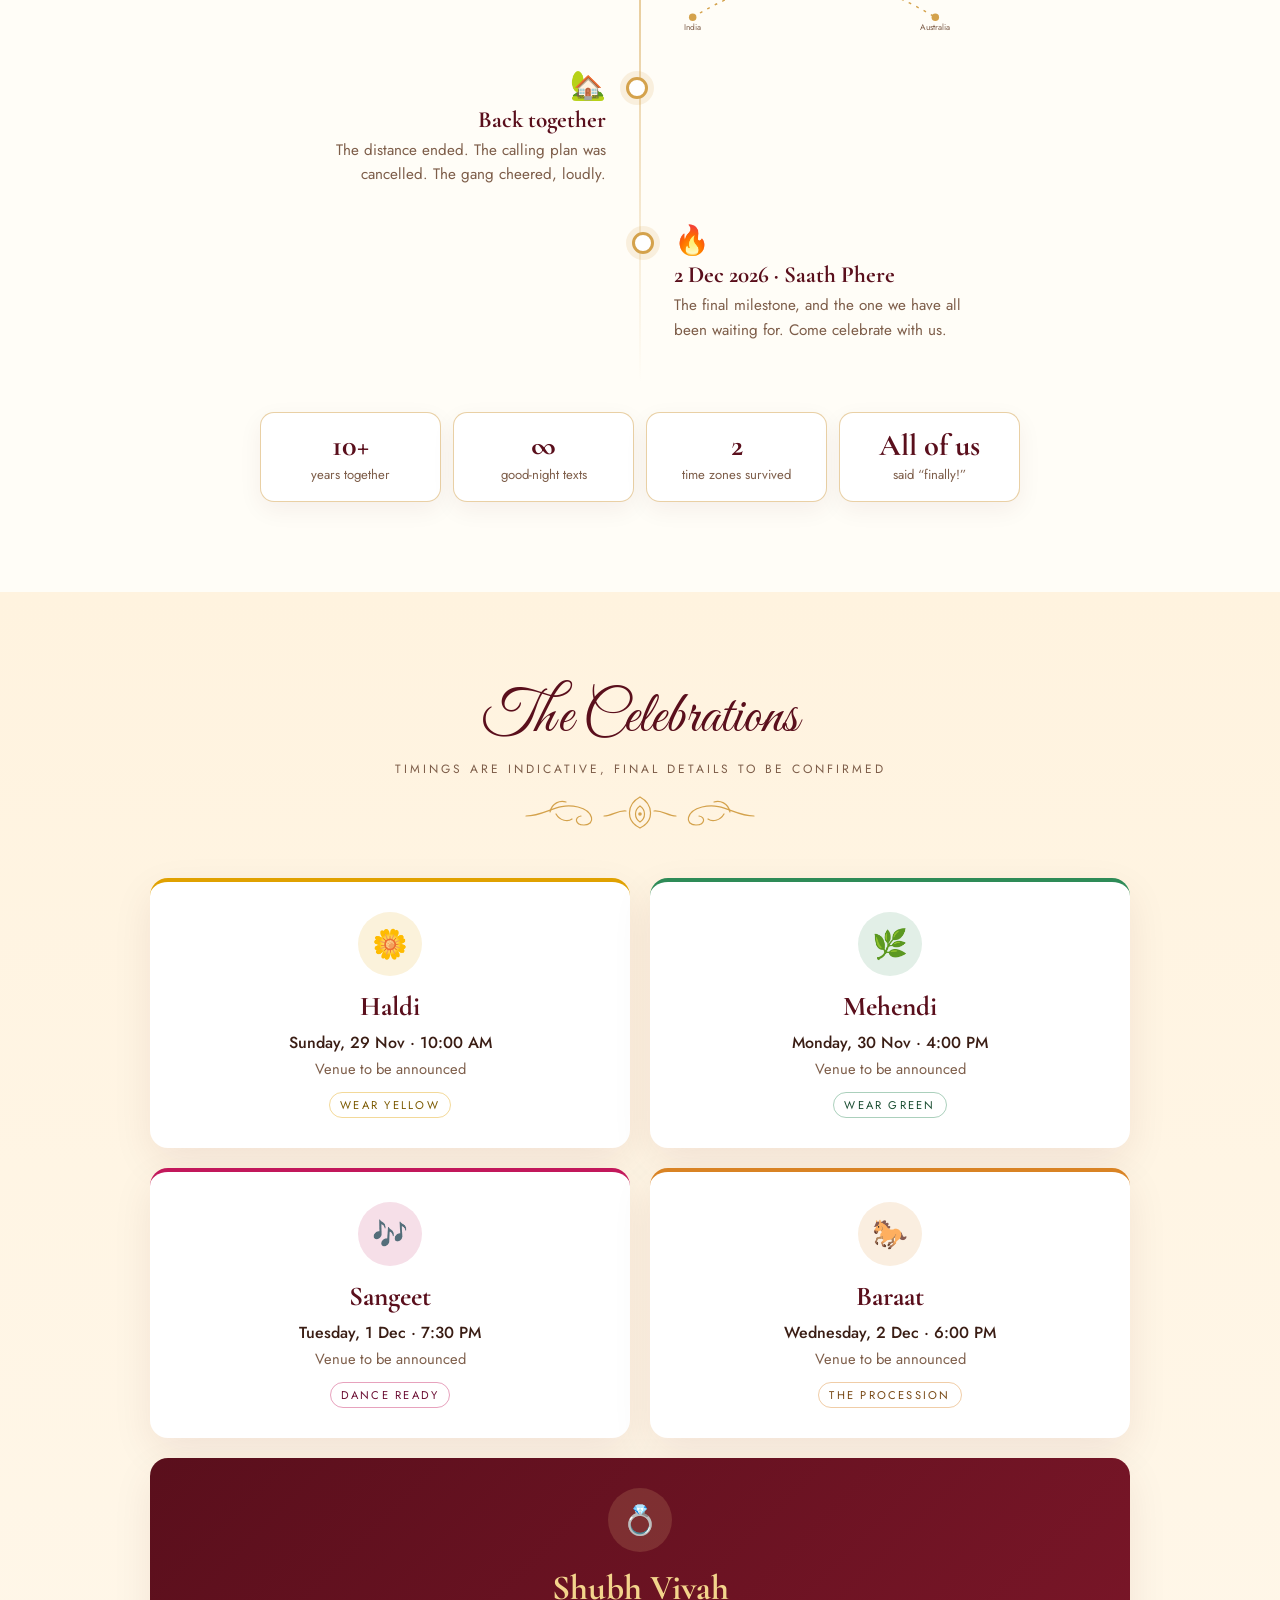
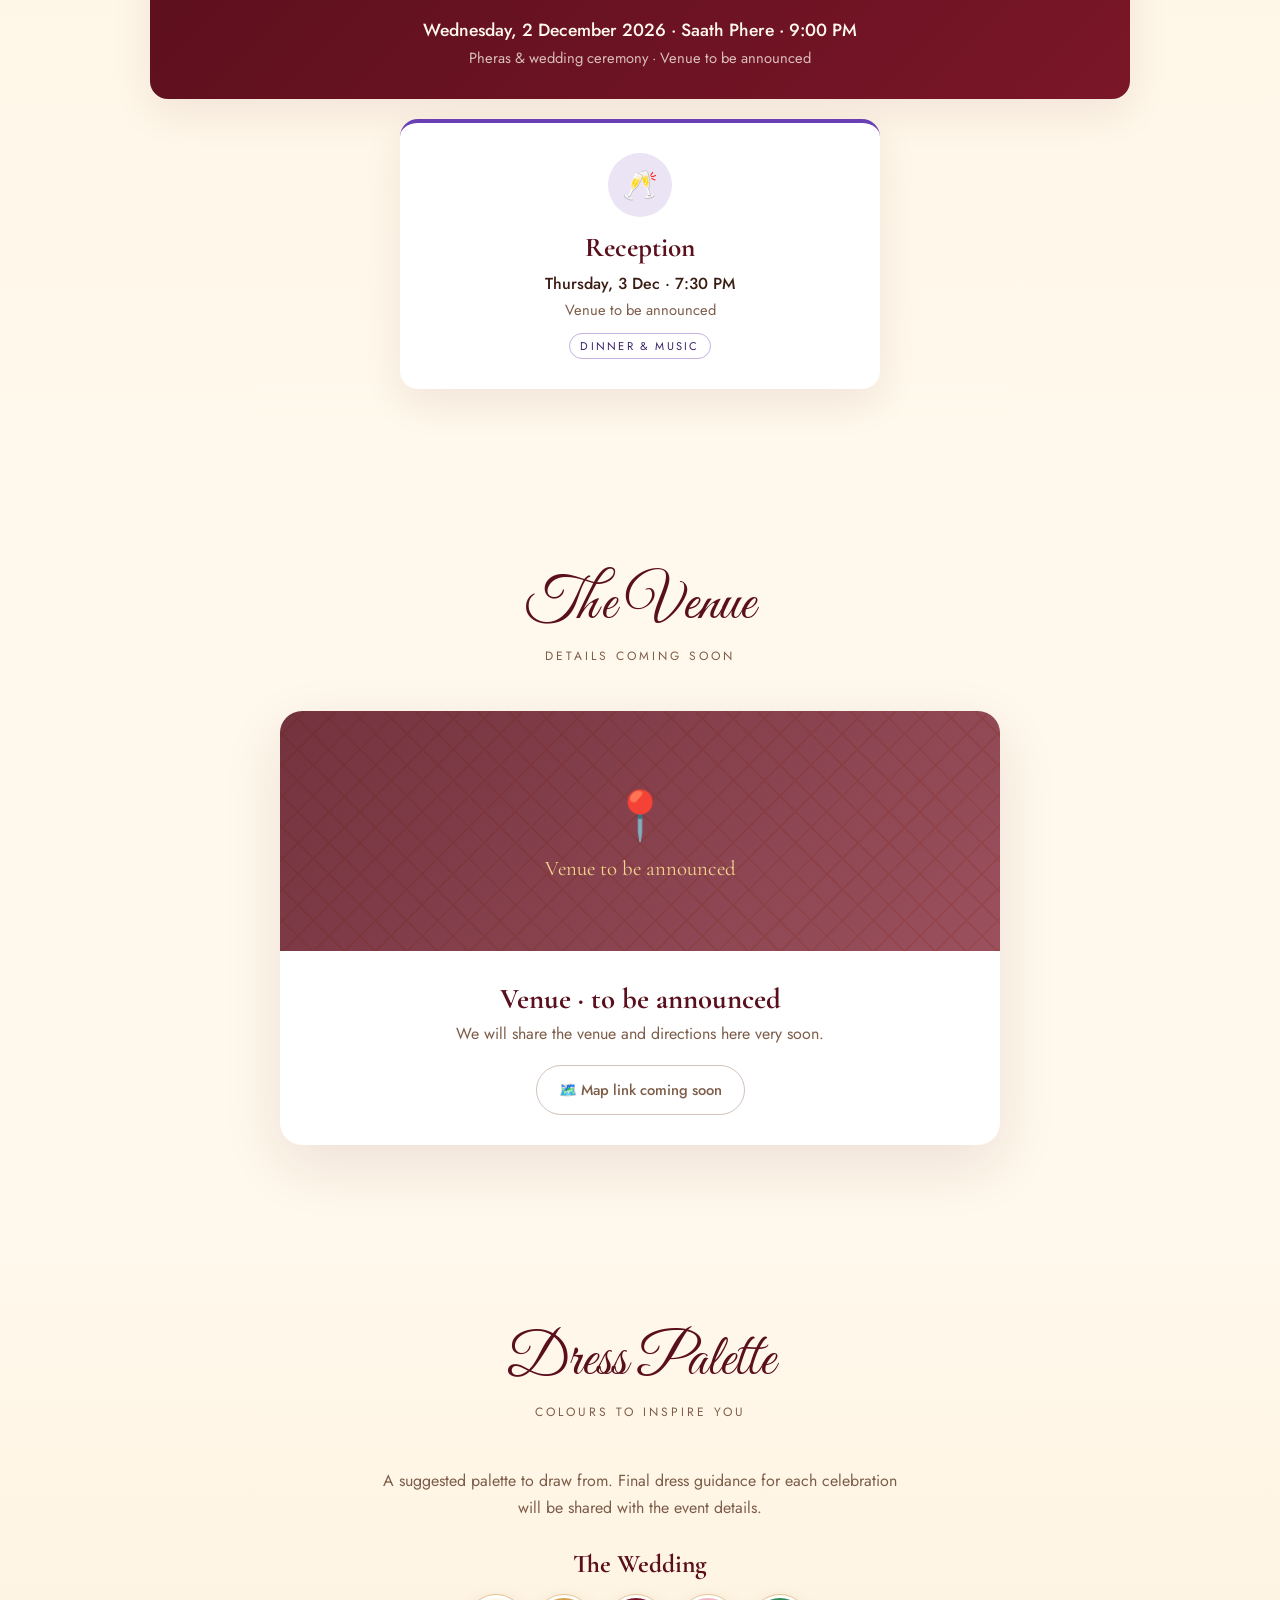
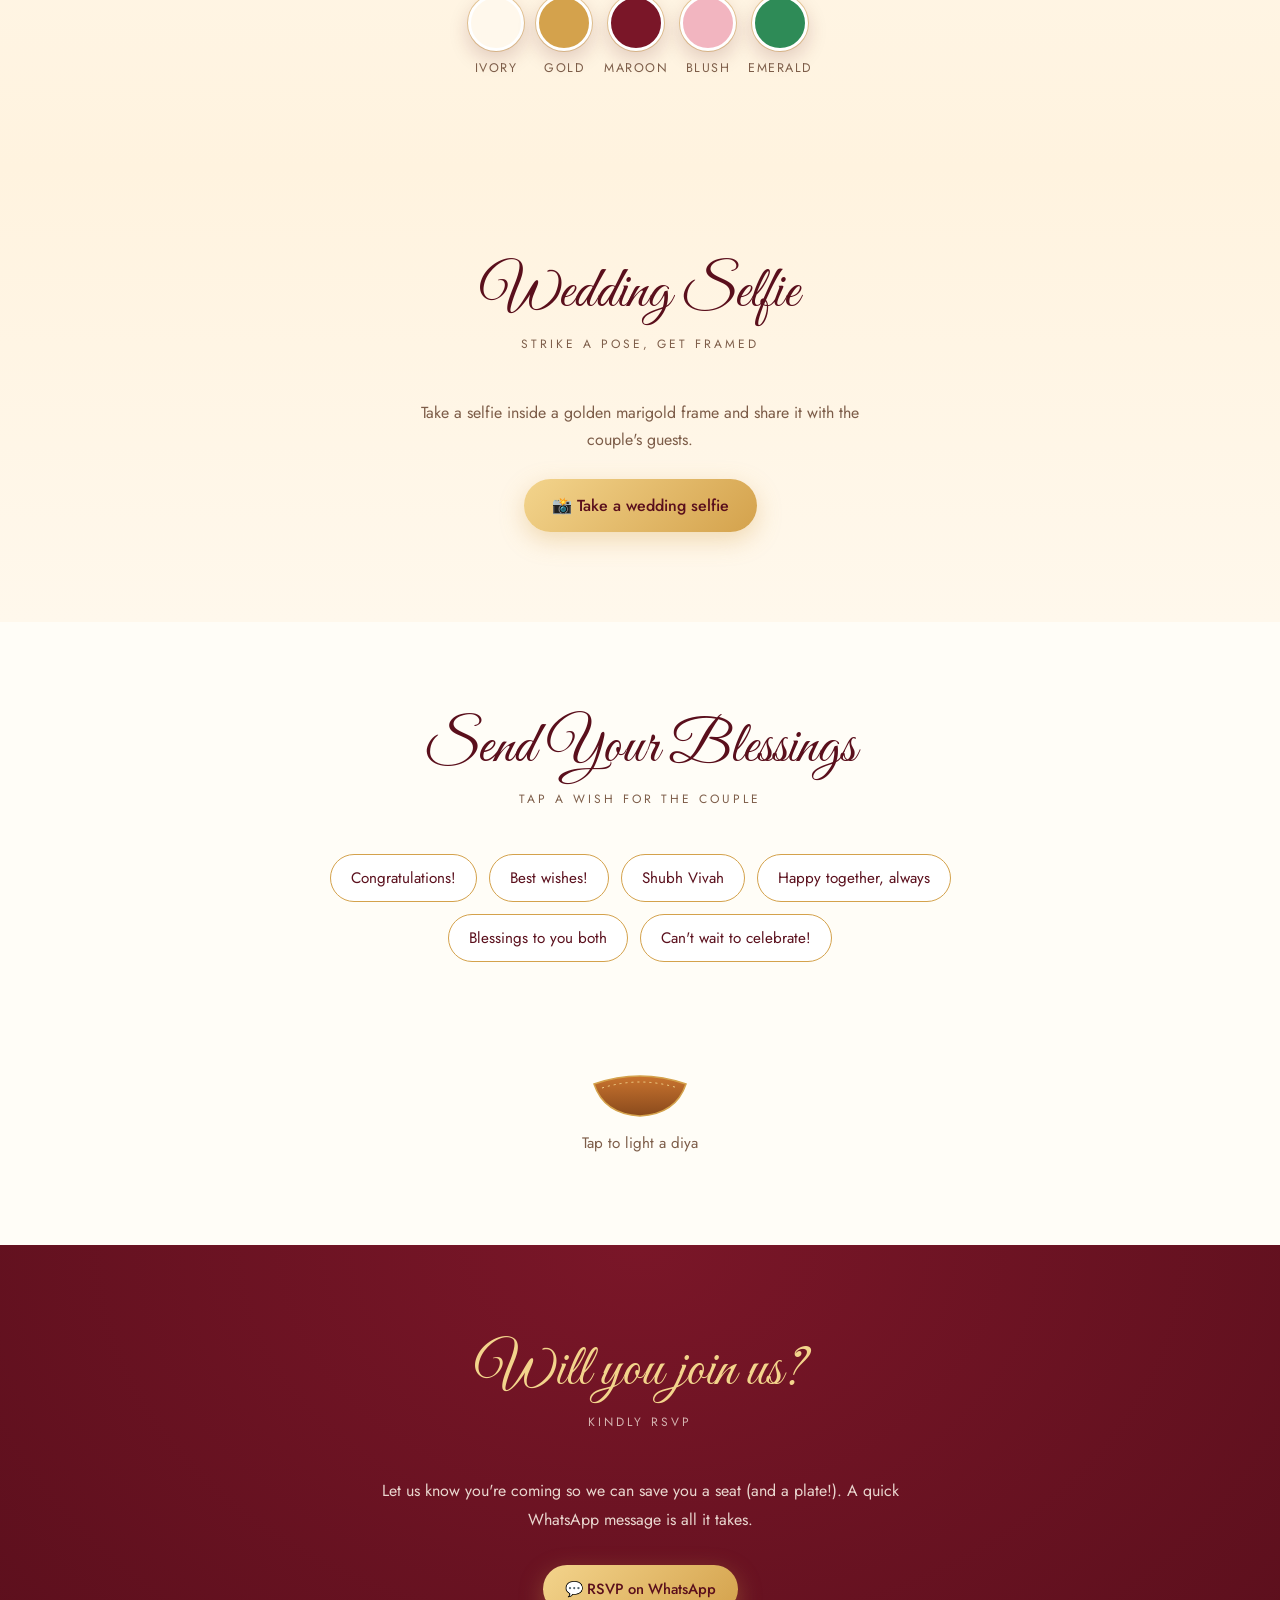
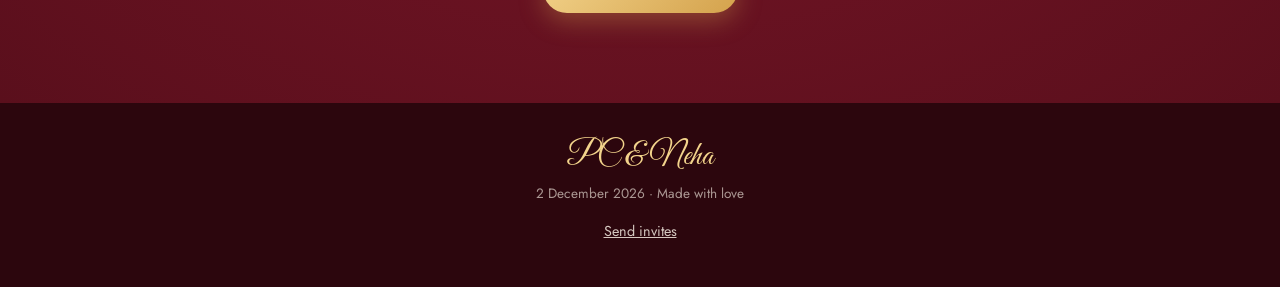
==== commit a2768e45: "Add scratch-to-reveal date card, wedding selfie booth with marigold frame, shake/tap flower shower C" ====
--- a/index.html
+++ b/index.html
@@ -293,6 +293,60 @@
 .fg div{background:#fff;border:1px solid rgba(212,162,76,.5);border-radius:14px;padding:16px 10px;box-shadow:0 8px 24px rgba(90,15,28,.06)}
 .fg b{display:block;white-space:nowrap;font-family:"Cormorant Garamond",serif;font-size:1.9rem;color:var(--maroon);line-height:1.1}
 .fg span{font-size:.82rem;color:var(--soft)}
+
+/* ---------- ROUND 4: scratch, selfie, flower shower ---------- */
+.invite{padding-bottom:50px}
+.scratch{padding:0 20px 90px;text-align:center;background:var(--cream)}
+.scratch .lbl{font-size:.75rem;letter-spacing:.3em;text-transform:uppercase;color:var(--soft);margin-bottom:14px}
+.sc-wrap{position:relative;width:min(100%,420px);height:200px;margin:0 auto;border-radius:16px;overflow:hidden;border:2px solid var(--gold);
+  box-shadow:0 20px 50px rgba(90,15,28,.18);background:linear-gradient(135deg,#fffdf7,#fbf1da 50%,#fffdf7)}
+.sc-under{position:absolute;inset:0;display:flex;flex-direction:column;align-items:center;justify-content:center;gap:4px;padding:0 14px}
+.sc-under .d{font-family:"Cormorant Garamond",serif;font-weight:700;font-size:clamp(1.25rem,6vw,2rem);line-height:1.2;color:var(--maroon)}
+.sc-under .s{font-family:"Great Vibes",cursive;font-size:1.7rem;color:#a8772a}
+.sc-wrap.done .sc-under{animation:pop .8s cubic-bezier(.2,.8,.2,1)}
+@keyframes pop{0%{transform:scale(.85)}60%{transform:scale(1.06)}100%{transform:none}}
+#scratch{position:absolute;inset:0;width:100%;height:100%;touch-action:none;cursor:grab;transition:opacity .7s;display:block}
+.sc-shine{position:absolute;inset:0;pointer-events:none;overflow:hidden}
+.sc-shine::before{content:"";position:absolute;top:-20%;bottom:-20%;width:40%;left:-60%;transform:skewX(-20deg);
+  background:linear-gradient(90deg,transparent,rgba(255,255,255,.55),transparent);animation:shine 3.2s ease-in-out infinite}
+@keyframes shine{0%{left:-60%}55%,100%{left:130%}}
+.sc-wrap.done .sc-shine{display:none}
+
+#shakeHint{position:fixed;left:50%;bottom:max(18px,env(safe-area-inset-bottom));transform:translate(-50%,20px);z-index:95;min-height:44px;max-width:calc(100vw - 32px);
+  padding:11px 22px;border-radius:999px;border:1px solid rgba(243,212,140,.85);background:rgba(90,15,28,.94);color:var(--gold-2);font:500 .95rem Jost,system-ui,sans-serif;
+  cursor:pointer;opacity:0;transition:opacity .5s,transform .5s;box-shadow:0 10px 30px rgba(0,0,0,.35);white-space:nowrap}
+#shakeHint.show{opacity:1;transform:translate(-50%,0)}
+#shakeHint:focus-visible{outline:3px solid var(--gold-2);outline-offset:3px}
+#shower{position:fixed;top:0;left:0;width:100vw;width:100dvw;height:100vh;height:100dvh;pointer-events:none;z-index:121}
+
+.selfie{background:linear-gradient(180deg,#fff3df,var(--cream));text-align:center}
+.selfie .msg{max-width:480px;margin:0 auto 26px;color:var(--soft);line-height:1.7}
+.btn.big{min-height:52px;padding:15px 28px;font-size:1rem}
+.bm .pnl{max-width:420px;padding:16px 16px 18px;max-height:calc(100vh - 24px);max-height:calc(100dvh - 24px);overflow-y:auto}
+.bm h3{text-align:center;padding-left:44px}
+.bm .stage{position:relative;width:min(100%,300px);width:min(100%,calc((100dvh - 250px)*.75));min-width:210px;aspect-ratio:3/4;margin:4px auto 12px;border-radius:12px;overflow:hidden;
+  background:radial-gradient(ellipse at 50% 30%,#7a1628,#2c060d)}
+.bm .stage video,.bm .stage canvas{position:absolute;inset:0;width:100%;height:100%;display:block}
+.bm .stage video{object-fit:cover;transform:scaleX(-1)}
+.bm:not([data-state=live]) #bVid{display:none}
+.bm[data-state=shot] #bOv{display:none}
+#bRes{display:none}.bm[data-state=shot] #bRes{display:block}
+.bm .alt{position:absolute;inset:0;display:none;flex-direction:column;align-items:center;justify-content:center;gap:14px;padding:22px;text-align:center;color:var(--cream);z-index:2}
+.bm .alt p{font-size:.95rem;line-height:1.5;text-shadow:0 1px 6px rgba(0,0,0,.6)}
+.bm[data-state=alt] .alt{display:flex}
+.bm .ctl{display:none;gap:12px;justify-content:center;align-items:center;flex-wrap:wrap}
+.bm[data-state=live] .live-ctl,.bm[data-state=shot] .shot-ctl{display:flex}
+.bm .btn.gold,.bm .btn.ghost{margin:0}
+.shut{width:72px;height:72px;border-radius:50%;border:4px solid #fff;background:linear-gradient(135deg,var(--gold-2),var(--gold));box-shadow:0 0 0 3px var(--gold),0 8px 20px rgba(90,15,28,.3);cursor:pointer}
+.shut:disabled{opacity:.5}
+.shut:focus-visible{outline:3px solid var(--maroon);outline-offset:4px}
+.cd{position:absolute;inset:0;display:grid;place-items:center;font:700 7rem "Cormorant Garamond",serif;color:#fff;text-shadow:0 4px 24px rgba(90,15,28,.8);pointer-events:none;z-index:3}
+.cd.tick{animation:cdp .9s ease-out}
+@keyframes cdp{0%{transform:scale(1.6);opacity:0}25%{opacity:1}100%{transform:scale(.9);opacity:.85}}
+.fl{position:absolute;inset:0;background:#fff;opacity:0;pointer-events:none;z-index:4}
+.bm .tip{font-size:.8rem;color:var(--soft);text-align:center;margin-top:10px;min-height:1.2em}
+.vh{position:absolute;width:1px;height:1px;opacity:0;overflow:hidden;pointer-events:none}
+.bm .modal-x{float:right}
 </style>
 </head>
 <body>
@@ -361,6 +415,15 @@
   </div>
 </section>
 
+<section class="scratch">
+  <p class="lbl">A little surprise</p>
+  <div class="sc-wrap" id="scWrap">
+    <div class="sc-under"><span class="d">Wednesday · 2 December 2026</span><span class="s">Shubh Vivah</span></div>
+    <canvas id="scratch" role="img" aria-label="Scratch card. Scratch with your finger to reveal the wedding date."></canvas>
+    <div class="sc-shine" aria-hidden="true"></div>
+  </div>
+</section>
+
 <section class="story">
   <div class="wrap">
     <div class="head reveal">
@@ -438,6 +501,14 @@
   </div>
 </section>
 
+<section class="selfie" id="selfie">
+  <div class="wrap">
+    <div class="head reveal"><h2 class="script">Wedding Selfie</h2><p>Strike a pose, get framed</p></div>
+    <p class="msg reveal">Take a selfie inside a golden marigold frame and share it with the couple's guests.</p>
+    <div class="reveal"><button class="btn gold big" id="bOpen" type="button">📸 Take a wedding selfie</button></div>
+  </div>
+</section>
+
 <section class="bless">
   <div class="wrap">
     <div class="head reveal"><h2 class="script">Send Your Blessings</h2><p>Tap a wish for the couple</p></div>
@@ -483,6 +554,24 @@
   <label for="invLink">Their link</label><input id="invLink" readonly>
   <div class="row"><button class="btn gold" id="invCopy" type="button">Copy link</button><a class="btn ghost" id="invWa" target="_blank" rel="noopener">WhatsApp</a><button class="btn ghost" id="invSh" type="button" hidden>Share…</button></div>
   <p class="ok" id="invOk" aria-live="polite"></p>
+</div></div>
+<button id="shakeHint" type="button" hidden>Shake your phone 🌸</button>
+<canvas id="shower" aria-hidden="true"></canvas>
+<div class="modal bm" id="booth" role="dialog" aria-modal="true" aria-labelledby="bT" data-state="alt"><div class="pnl">
+  <button class="x" id="bX" type="button" aria-label="Close the photo booth">&times;</button>
+  <h3 id="bT">Wedding Selfie</h3>
+  <div class="stage" id="bStage">
+    <video id="bVid" autoplay muted playsinline aria-label="Live camera preview"></video>
+    <canvas id="bRes" aria-label="Your wedding selfie"></canvas>
+    <canvas id="bOv" width="900" height="1200" aria-hidden="true"></canvas>
+    <div class="alt"><p id="bMsg" role="status">Opening camera…</p><button class="btn gold" type="button" data-pick>📷 Take or choose a photo</button></div>
+    <div class="cd" id="bCd" hidden role="status" aria-live="assertive"></div>
+    <div class="fl" id="bFl" aria-hidden="true"></div>
+  </div>
+  <div class="ctl live-ctl"><button class="btn ghost" type="button" data-pick>🖼 Choose photo</button><button class="shut" id="bShut" type="button" aria-label="Take the photo (3 second countdown)"></button></div>
+  <div class="ctl shot-ctl"><a class="btn gold" id="bDl" download="pc-neha-wedding-selfie.png" href="#">⬇ Download</a><button class="btn ghost" id="bShare" type="button" hidden>↗ Share</button><button class="btn ghost" id="bRe" type="button">↺ Retake</button></div>
+  <p class="tip" id="bTip" aria-live="polite"></p>
+  <input class="vh" id="bFile" type="file" accept="image/*" capture="user" aria-label="Take or choose a photo" tabindex="-1">
 </div></div>
 <script>
 // countdown
@@ -715,6 +804,261 @@
     l.style.cssText = "left:" + Math.random()*94 + "%;animation-duration:" + d + "s;--lx:" + (Math.random()-.5)*120 + "px;--lr:" + (Math.random()-.5)*20 + "deg;transform:scale(" + (.7+Math.random()*.7) + ")";
     sec.appendChild(l); setTimeout(() => l.remove(), d*1000); }, 1600);
 })();
+
+// ---------- ROUND 4: scratch card, selfie booth, flower shower ----------
+const vib = p => { try { navigator.vibrate && navigator.vibrate(p); } catch (e) {} };
+
+// ===== 1. Scratch to reveal =====
+(function(){
+  const cv = document.getElementById("scratch"), wrap = document.getElementById("scWrap"), c = cv.getContext("2d", {willReadFrequently:true});
+  let W = 0, H = 0, dpr = 1, done = false, touched = false, down = false, lx = 0, ly = 0, lastChk = 0;
+  const R = Math.random;
+  function star(x, y, r){
+    const g = c.createRadialGradient(x, y, 0, x, y, r * 1.6); g.addColorStop(0, "rgba(255,255,255,.9)"); g.addColorStop(1, "rgba(255,255,255,0)");
+    c.fillStyle = g; c.beginPath(); c.arc(x, y, r * 1.6, 0, 6.283); c.fill();
+    c.fillStyle = "#fff"; c.beginPath();
+    for (let i = 0; i < 8; i++){ const a = i * Math.PI / 4, rr = i % 2 ? r * .22 : r; c.lineTo(x + Math.cos(a) * rr, y + Math.sin(a) * rr); }
+    c.closePath(); c.fill();
+  }
+  function foil(){
+    c.globalCompositeOperation = "source-over"; c.setTransform(dpr, 0, 0, dpr, 0, 0); c.clearRect(0, 0, W, H);
+    const g = c.createLinearGradient(0, 0, W, H);
+    [[0,"#b98a34"],[.2,"#f3d48c"],[.38,"#c99a3f"],[.55,"#fff0b8"],[.72,"#d4a24c"],[1,"#a8772a"]].forEach(s => g.addColorStop(s[0], s[1]));
+    c.fillStyle = g; c.fillRect(0, 0, W, H);
+    c.lineWidth = .6;
+    for (let i = 0; i < 280; i++){ const x = R() * W, y = R() * H; c.strokeStyle = R() < .5 ? "rgba(255,255,255," + R() * .2 + ")" : "rgba(120,80,20," + R() * .16 + ")";
+      c.beginPath(); c.moveTo(x, y); c.lineTo(x + 30 + R() * 160, y + (R() - .5) * 2); c.stroke(); }
+    for (let i = 0; i < W * H / 16; i++){ c.fillStyle = R() < .5 ? "rgba(255,255,255,.2)" : "rgba(90,50,10,.13)"; c.fillRect(R() * W, R() * H, 1, 1); }
+    c.strokeStyle = "rgba(255,255,255,.16)"; c.lineWidth = 1;
+    for (let x = -H; x < W; x += 24){ c.beginPath(); c.moveTo(x, H); c.lineTo(x + H, 0); c.stroke(); c.beginPath(); c.moveTo(x, 0); c.lineTo(x + H, H); c.stroke(); }
+    c.strokeStyle = "rgba(255,248,220,.75)"; c.lineWidth = 2; c.strokeRect(9, 9, W - 18, H - 18);
+    c.strokeStyle = "rgba(122,74,16,.5)"; c.lineWidth = 1; c.strokeRect(14, 14, W - 28, H - 28);
+    for (let i = 0; i < 16; i++) star(R() * W, R() * H, 3 + R() * 5);
+    const fs = Math.min(34, W * .085); c.font = "italic 600 " + fs + "px 'Cormorant Garamond', Georgia, serif"; c.textAlign = "center"; c.textBaseline = "middle";
+    const t = "Scratch to reveal ✨";
+    c.fillStyle = "rgba(255,255,255,.7)"; c.fillText(t, W / 2 + 1, H / 2 + 2);
+    c.fillStyle = "rgba(90,45,8,.88)"; c.fillText(t, W / 2, H / 2);
+  }
+  function fit(){
+    W = cv.clientWidth; H = cv.clientHeight; if (!W) return;
+    dpr = Math.min(window.devicePixelRatio || 1, 2); cv.width = Math.round(W * dpr); cv.height = Math.round(H * dpr); foil();
+  }
+  fit();
+  addEventListener("resize", () => { if (!done && !touched) fit(); });
+  if (document.fonts && document.fonts.ready) document.fonts.ready.then(() => { if (!done && !touched) fit(); });
+  const pt = e => { const r = cv.getBoundingClientRect(); return [(e.clientX - r.left) * (W / r.width), (e.clientY - r.top) * (H / r.height)]; };
+  function seg(x0, y0, x1, y1){
+    c.globalCompositeOperation = "destination-out"; c.strokeStyle = "#000"; c.lineCap = "round"; c.lineJoin = "round"; c.lineWidth = 42;
+    c.beginPath(); c.moveTo(x0, y0); c.lineTo(x1 + .01, y1); c.stroke();
+  }
+  function check(){
+    if (done) return; const w = cv.width, h = cv.height, d = c.getImageData(0, 0, w, h).data, st = Math.max(1, Math.round(dpr * 5));
+    let clear = 0, tot = 0;
+    for (let y = 0; y < h; y += st) for (let x = 0; x < w; x += st){ tot++; if (d[(y * w + x) * 4 + 3] < 40) clear++; }
+    if (clear / tot >= .5) reveal();
+  }
+  function reveal(){
+    done = true; down = false; wrap.classList.add("done"); cv.style.opacity = "0"; cv.style.pointerEvents = "none";
+    setTimeout(() => { cv.style.display = "none"; }, 750);
+    const r = wrap.getBoundingClientRect(); burst(r.left + r.width / 2, r.top + r.height / 2, RM ? 50 : 220); vib([30, 40, 30]);
+  }
+  cv.addEventListener("pointerdown", e => {
+    if (done) return; e.preventDefault(); down = touched = true; try { cv.setPointerCapture(e.pointerId); } catch (x) {}
+    [lx, ly] = pt(e); seg(lx, ly, lx, ly);
+  });
+  cv.addEventListener("pointermove", e => {
+    if (!down || done) return; e.preventDefault();
+    const evs = (e.getCoalescedEvents && e.getCoalescedEvents()) || []; for (const ce of (evs.length ? evs : [e])){ const [x, y] = pt(ce); seg(lx, ly, x, y); lx = x; ly = y; }
+    const n = performance.now(); if (n - lastChk > 90){ lastChk = n; check(); }
+  });
+  const up = () => { if (!down) return; down = false; check(); };
+  cv.addEventListener("pointerup", up); cv.addEventListener("pointercancel", up);
+})();
+
+// ===== 2. Selfie booth =====
+(function(){
+  const $ = id => document.getElementById(id);
+  const m = $("booth"), vid = $("bVid"), ov = $("bOv"), res = $("bRes"), cd = $("bCd"), fl = $("bFl"), shut = $("bShut"), dl = $("bDl"), shBtn = $("bShare"),
+    file = $("bFile"), msg = $("bMsg"), tip = $("bTip"), openB = $("bOpen");
+  const W = 900, H = 1200, NAME = "pc-neha-wedding-selfie.png";
+  let stream = null, tok = 0, lastF = null, busy = false, blobUrl = "", shareFile = null, slow = 0;
+  const wait = ms => new Promise(r => setTimeout(r, ms));
+  const state = s => { m.dataset.state = s; };
+
+  function frame(c, w, h){
+    c.save();
+    let g = c.createLinearGradient(0, h * .7, 0, h); g.addColorStop(0, "rgba(60,8,18,0)"); g.addColorStop(1, "rgba(60,8,18,.9)"); c.fillStyle = g; c.fillRect(0, h * .7, w, h * .3);
+    g = c.createLinearGradient(0, 0, 0, h * .3); g.addColorStop(0, "rgba(60,8,18,.5)"); g.addColorStop(1, "rgba(60,8,18,0)"); c.fillStyle = g; c.fillRect(0, 0, w, h * .3);
+    const gold = c.createLinearGradient(0, 0, w, h);
+    [[0,"#a8772a"],[.25,"#f3d48c"],[.5,"#d4a24c"],[.75,"#fff2c4"],[1,"#a8772a"]].forEach(s => gold.addColorStop(s[0], s[1]));
+    const b = w * .02; c.strokeStyle = gold; c.lineWidth = w * .024; c.strokeRect(b, b, w - 2 * b, h - 2 * b);
+    c.lineWidth = w * .004; c.strokeStyle = "rgba(255,242,196,.85)"; c.strokeRect(b * 2.6, b * 2.6, w - 5.2 * b, h - 5.2 * b);
+    c.fillStyle = gold;
+    for (const [x, y] of [[b * 2.6, b * 2.6], [w - b * 2.6, b * 2.6], [b * 2.6, h - b * 2.6], [w - b * 2.6, h - b * 2.6]]){
+      c.beginPath(); c.moveTo(x, y - w * .02); c.lineTo(x + w * .02, y); c.lineTo(x, y + w * .02); c.lineTo(x - w * .02, y); c.closePath(); c.fill(); }
+    // marigold garland across the top
+    const P0 = [0, h * .035], P1 = [w / 2, h * .22], P2 = [w, h * .035], n = 16;
+    const at = t => [(1 - t) * (1 - t) * P0[0] + 2 * (1 - t) * t * P1[0] + t * t * P2[0], (1 - t) * (1 - t) * P0[1] + 2 * (1 - t) * t * P1[1] + t * t * P2[1]];
+    c.strokeStyle = "#6b4a14"; c.lineWidth = w * .004; c.beginPath(); c.moveTo(P0[0], P0[1]); c.quadraticCurveTo(P1[0], P1[1], P2[0], P2[1]); c.stroke();
+    const fr = w * .038;
+    for (let i = 0; i <= n; i++){
+      const [x, y] = at(i / n);
+      c.fillStyle = i % 2 ? "#2f7d3a" : "#3c9148";
+      for (const s of [-1, 1]){ c.save(); c.translate(x, y); c.rotate(s * .9); c.beginPath(); c.ellipse(0, fr * 1.05, fr * .3, fr * .7, 0, 0, 6.283); c.fill(); c.restore(); }
+    }
+    for (let i = 0; i <= n; i++){
+      const [x, y] = at(i / n), c1 = i % 2 ? "#ff9f1c" : "#ffb703";
+      if (i % 3 === 1){ c.strokeStyle = "#6b4a14"; c.lineWidth = w * .003; c.beginPath(); c.moveTo(x, y); c.lineTo(x, y + fr * 2.4); c.stroke();
+        c.fillStyle = "#e8577a"; c.beginPath(); c.arc(x, y + fr * 2.5, fr * .45, 0, 6.283); c.fill(); }
+      for (let k = 0; k < 10; k++){ const a = k * .6283; c.fillStyle = k % 2 ? c1 : "#f77f00"; c.beginPath(); c.arc(x + Math.cos(a) * fr * .62, y + Math.sin(a) * fr * .62, fr * .46, 0, 6.283); c.fill(); }
+      c.fillStyle = "#e85d04"; c.beginPath(); c.arc(x, y, fr * .5, 0, 6.283); c.fill();
+      c.fillStyle = "#ffd166"; c.beginPath(); c.arc(x, y, fr * .2, 0, 6.283); c.fill();
+    }
+    // text
+    c.textAlign = "center"; c.textBaseline = "middle"; c.shadowColor = "rgba(0,0,0,.6)"; c.shadowBlur = w * .012;
+    const fit = (t, font, max, size) => { let s = size; do { c.font = font.replace("#", s); s -= 2; } while (c.measureText(t).width > max && s > 14); };
+    const main = "PC & Neha · 2 December 2026"; fit(main, "600 #px 'Cormorant Garamond', Georgia, serif", w * .84, w * .062);
+    c.fillStyle = "#fff2c4"; c.fillText(main, w / 2, h * (guest ? .94 : .925));
+    if (guest){ const gt = guest + " at PC & Neha’s wedding"; fit(gt, "italic 400 #px 'Cormorant Garamond', Georgia, serif", w * .84, w * .054);
+      c.fillStyle = "#f3d48c"; c.fillText(gt, w / 2, h * .885); }
+    c.restore();
+  }
+  const fontsReady = () => Promise.race([wait(1500), Promise.all([document.fonts.load("600 40px 'Cormorant Garamond'"), document.fonts.load("italic 400 40px 'Cormorant Garamond'")]).catch(() => 0)]);
+  function drawOv(){ const c = ov.getContext("2d"); c.clearRect(0, 0, W, H); frame(c, W, H); }
+  fontsReady().then(drawOv); drawOv();
+
+  function compose(src, sw, sh, mirror){
+    res.width = W; res.height = H; const c = res.getContext("2d"); c.fillStyle = "#2c060d"; c.fillRect(0, 0, W, H);
+    const dr = W / H; let sx = 0, sy = 0, cw = sw, ch = sh;
+    if (sw / sh > dr){ cw = sh * dr; sx = (sw - cw) / 2; } else { ch = sw / dr; sy = (sh - ch) / 2; }
+    c.save(); if (mirror){ c.translate(W, 0); c.scale(-1, 1); } c.drawImage(src, sx, sy, cw, ch, 0, 0, W, H); c.restore();
+    frame(c, W, H);
+    dl.href = res.toDataURL("image/png"); shBtn.hidden = true; shareFile = null;
+    res.toBlob(b => { if (!b) return; if (blobUrl) URL.revokeObjectURL(blobUrl); blobUrl = URL.createObjectURL(b); dl.href = blobUrl;
+      try { const f = new File([b], NAME, {type: "image/png"}); if (navigator.canShare && navigator.canShare({files: [f]})){ shareFile = f; shBtn.hidden = false; } } catch (e) {} }, "image/png");
+    tip.textContent = "Saved? Press and hold the photo if Download does not start."; state("shot");
+    burst(innerWidth / 2, innerHeight * .4, RM ? 30 : 90); vib(40);
+  }
+
+  function stopCam(){ if (stream){ stream.getTracks().forEach(t => t.stop()); stream = null; } try { vid.srcObject = null; } catch (e) {} }
+  async function startCam(){
+    const my = ++tok; clearTimeout(slow); state("alt"); msg.textContent = "Opening camera…";
+    if (!navigator.mediaDevices || !navigator.mediaDevices.getUserMedia){ msg.textContent = "The camera is not available here. You can still take or choose a photo."; return; }
+    slow = setTimeout(() => { if (my === tok && !stream) msg.textContent = "Camera is taking a while. You can also take or choose a photo."; }, 6000);
+    try {
+      const s = await navigator.mediaDevices.getUserMedia({video: {facingMode: "user", width: {ideal: 1280}, height: {ideal: 1280}}, audio: false});
+      if (my !== tok || !m.classList.contains("show")){ s.getTracks().forEach(t => t.stop()); return; }
+      clearTimeout(slow); stream = s; vid.srcObject = s; vid.muted = true;
+      await new Promise(r => { if (vid.readyState >= 1) r(); else { vid.onloadedmetadata = r; setTimeout(r, 3000); } });
+      try { await vid.play(); } catch (e) {}
+      if (my !== tok) return; state("live"); shut.disabled = false; shut.focus();
+    } catch (e) {
+      if (my !== tok) return; clearTimeout(slow);
+      msg.textContent = "We could not open the camera. No problem: take or choose a photo and we will add the frame.";
+    }
+  }
+  async function shoot(){
+    if (busy || !stream) return; busy = true; shut.disabled = true; const my = tok;
+    try {
+      for (let n = 3; n > 0; n--){
+        cd.hidden = false; cd.textContent = n; cd.classList.remove("tick"); void cd.offsetWidth; cd.classList.add("tick"); vib(15);
+        await wait(900); if (my !== tok || !m.classList.contains("show")) return;
+      }
+      cd.hidden = true;
+      if (!vid.videoWidth) return;
+      fl.style.transition = "none"; fl.style.opacity = "1"; void fl.offsetWidth; fl.style.transition = "opacity .5s"; fl.style.opacity = "0";
+      compose(vid, vid.videoWidth, vid.videoHeight, true); dl.focus();
+    } finally { cd.hidden = true; busy = false; shut.disabled = false; }
+  }
+  function onFile(){
+    const f = file.files && file.files[0]; if (!f) return; const img = new Image(), u = URL.createObjectURL(f);
+    img.onload = () => { compose(img, img.naturalWidth, img.naturalHeight, false); URL.revokeObjectURL(u); };
+    img.onerror = () => { URL.revokeObjectURL(u); tip.textContent = "That photo could not be opened. Please try another."; };
+    img.src = u; file.value = "";
+  }
+  function open(){
+    lastF = document.activeElement; m.classList.add("show"); document.body.style.overflow = "hidden"; tip.textContent = ""; startCam(); $("bX").focus();
+  }
+  function close(){
+    tok++; clearTimeout(slow); stopCam(); cd.hidden = true; busy = false; m.classList.remove("show"); document.body.style.overflow = ""; lastF && lastF.focus && lastF.focus();
+  }
+  openB.addEventListener("click", open);
+  $("bX").addEventListener("click", close);
+  m.addEventListener("click", e => { if (e.target === m) close(); });
+  shut.addEventListener("click", shoot);
+  file.addEventListener("change", onFile);
+  m.querySelectorAll("[data-pick]").forEach(b => b.addEventListener("click", () => file.click()));
+  $("bRe").addEventListener("click", () => { tip.textContent = ""; if (stream){ state("live"); shut.focus(); } else { state("alt"); msg.textContent = "Take or choose another photo."; } });
+  shBtn.addEventListener("click", () => { if (shareFile) navigator.share({files: [shareFile], title: "PC & Neha's wedding", text: "At PC & Neha's wedding · 2 December 2026"}).catch(() => {}); });
+  addEventListener("keydown", e => {
+    if (!m.classList.contains("show")) return;
+    if (e.key === "Escape"){ close(); return; }
+    if (e.key === "Tab"){
+      const f = [...m.querySelectorAll("button,a[href]")].filter(x => x.offsetParent !== null && !x.disabled); if (!f.length) return;
+      const i = f.indexOf(document.activeElement);
+      if (e.shiftKey && i <= 0){ e.preventDefault(); f[f.length - 1].focus(); } else if (!e.shiftKey && (i === f.length - 1 || i < 0)){ e.preventDefault(); f[0].focus(); }
+    }
+  });
+  addEventListener("pagehide", stopCam);
+})();
+
+// ===== 3. Shake or tap for a flower shower =====
+(function(){
+  const cv = document.getElementById("shower"), c = cv.getContext("2d"), hint = document.getElementById("shakeHint");
+  let ps = [], rf = 0, last = 0, lastAt = 0, W = 0, H = 0, shown = false, hideT = 0;
+  const R = Math.random, pick = a => a[R() * a.length | 0];
+  const PETAL = ["#e8577a", "#c2185b", "#f48fb1", "#d81b60", "#ff7aa2", "#b3123f"], MARI = ["#ffb703", "#ff9f1c", "#f77f00", "#ffc233"];
+  function fit(){ const d = Math.min(window.devicePixelRatio || 1, 2); W = document.documentElement.clientWidth; H = innerHeight; cv.width = Math.round(W * d); cv.height = Math.round(H * d); c.setTransform(d, 0, 0, d, 0, 0); }
+  function draw(p){
+    c.save(); c.translate(p.x, p.y); c.rotate(p.r); c.scale(1, Math.max(.25, Math.abs(Math.cos(p.f)))); c.globalAlpha = p.a; const s = p.s;
+    if (p.t){
+      for (let k = 0; k < 8; k++){ const a = k * .785; c.fillStyle = k % 2 ? p.c : "#f77f00"; c.beginPath(); c.arc(Math.cos(a) * s * .6, Math.sin(a) * s * .6, s * .42, 0, 6.283); c.fill(); }
+      c.fillStyle = "#e85d04"; c.beginPath(); c.arc(0, 0, s * .45, 0, 6.283); c.fill();
+    } else {
+      c.fillStyle = p.c; c.beginPath(); c.moveTo(0, -s); c.bezierCurveTo(s * .95, -s * .6, s * .8, s * .55, 0, s); c.bezierCurveTo(-s * .8, s * .55, -s * .95, -s * .6, 0, -s); c.fill();
+      c.strokeStyle = "rgba(255,255,255,.35)"; c.lineWidth = 1; c.beginPath(); c.moveTo(0, -s * .7); c.quadraticCurveTo(s * .15, 0, 0, s * .7); c.stroke();
+    }
+    c.restore();
+  }
+  function loop(now){
+    const dt = Math.min(3, (now - last) / 16.67 || 1); last = now; c.clearRect(0, 0, W, H);
+    ps = ps.filter(p => p.y < H + 40);
+    for (const p of ps){ p.ph += .03 * dt; p.x += (p.vx + Math.sin(p.ph) * p.sw) * dt; p.y += p.vy * dt; p.r += p.vr * dt; p.f += p.vf * dt; draw(p); }
+    rf = ps.length ? requestAnimationFrame(loop) : 0; if (!rf) c.clearRect(0, 0, W, H);
+  }
+  function shower(){
+    const n = Date.now(); if (n - lastAt < 3000) return false; lastAt = n; fit();
+    const cnt = RM ? 28 : 170;
+    for (let i = 0; i < cnt; i++){ const t = R() < .35 ? 1 : 0;
+      ps.push({t, c: pick(t ? MARI : PETAL), s: t ? 6 + R() * 5 : 7 + R() * 8, x: R() * W, y: -20 - R() * H * (RM ? .5 : 1.1), vx: (R() - .5) * .8, vy: 2 + R() * 2.8, sw: .4 + R() * 1.2,
+        ph: R() * 6.28, r: R() * 6.28, vr: (R() - .5) * .08, f: R() * 6.28, vf: .03 + R() * .07, a: .85 + R() * .15}); }
+    if (!rf){ last = performance.now(); rf = requestAnimationFrame(loop); }
+    vib([20, 30, 20]); return true;
+  }
+  // shake detection
+  let lx = null, ly = 0, lz = 0, hits = 0, hitT = 0;
+  function onMotion(e){
+    const a = e.accelerationIncludingGravity || e.acceleration; if (!a || a.x == null) return;
+    if (lx !== null){ const d = Math.abs(a.x - lx) + Math.abs(a.y - ly) + Math.abs(a.z - lz);
+      if (d > 30){ const t = Date.now(); if (t - hitT > 700) hits = 0; hitT = t; if (++hits >= 3){ hits = 0; if (shower()) hideHint(); } } }
+    lx = a.x; ly = a.y; lz = a.z;
+  }
+  const needPerm = typeof DeviceMotionEvent !== "undefined" && typeof DeviceMotionEvent.requestPermission === "function";
+  if (typeof DeviceMotionEvent !== "undefined" && !needPerm) addEventListener("devicemotion", onMotion);
+  const touchy = matchMedia("(pointer:coarse)").matches;
+  hint.textContent = needPerm ? "Tap & shake 🌸" : touchy ? "Shake your phone 🌸" : "Click for a flower shower 🌸";
+  function hideHint(){ clearTimeout(hideT); hint.classList.remove("show"); setTimeout(() => { hint.hidden = true; }, 600); }
+  hint.addEventListener("click", () => {
+    if (needPerm) DeviceMotionEvent.requestPermission().then(r => { if (r === "granted") addEventListener("devicemotion", onMotion); }).catch(() => {});
+    shower(); hideHint();
+  });
+  function maybeShow(){
+    if (shown || !document.body.classList.contains("opened") || scrollY < hero.offsetHeight * .7) return;
+    shown = true; removeEventListener("scroll", maybeShow); hint.hidden = false; requestAnimationFrame(() => requestAnimationFrame(() => hint.classList.add("show")));
+    hideT = setTimeout(hideHint, 9000);
+  }
+  addEventListener("scroll", maybeShow, {passive: true});
+})();
 </script>
 </body>
 </html>
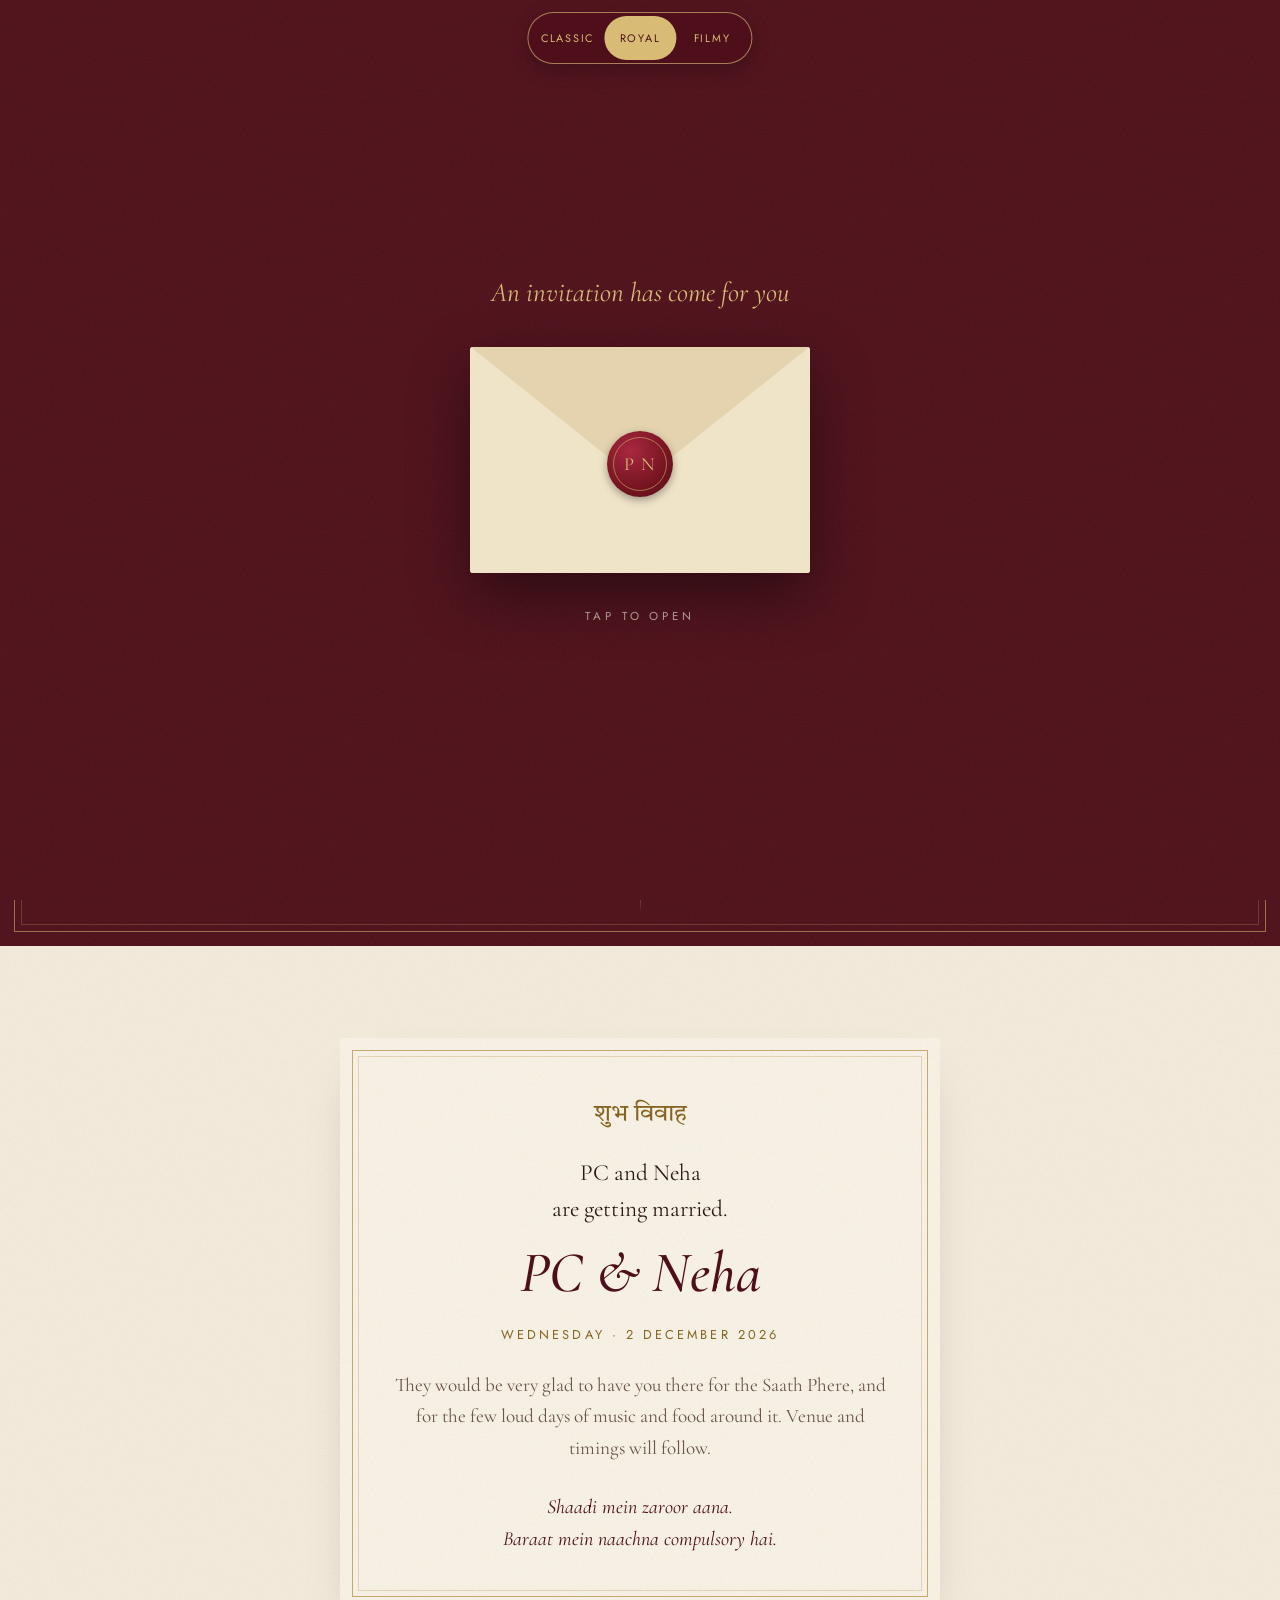
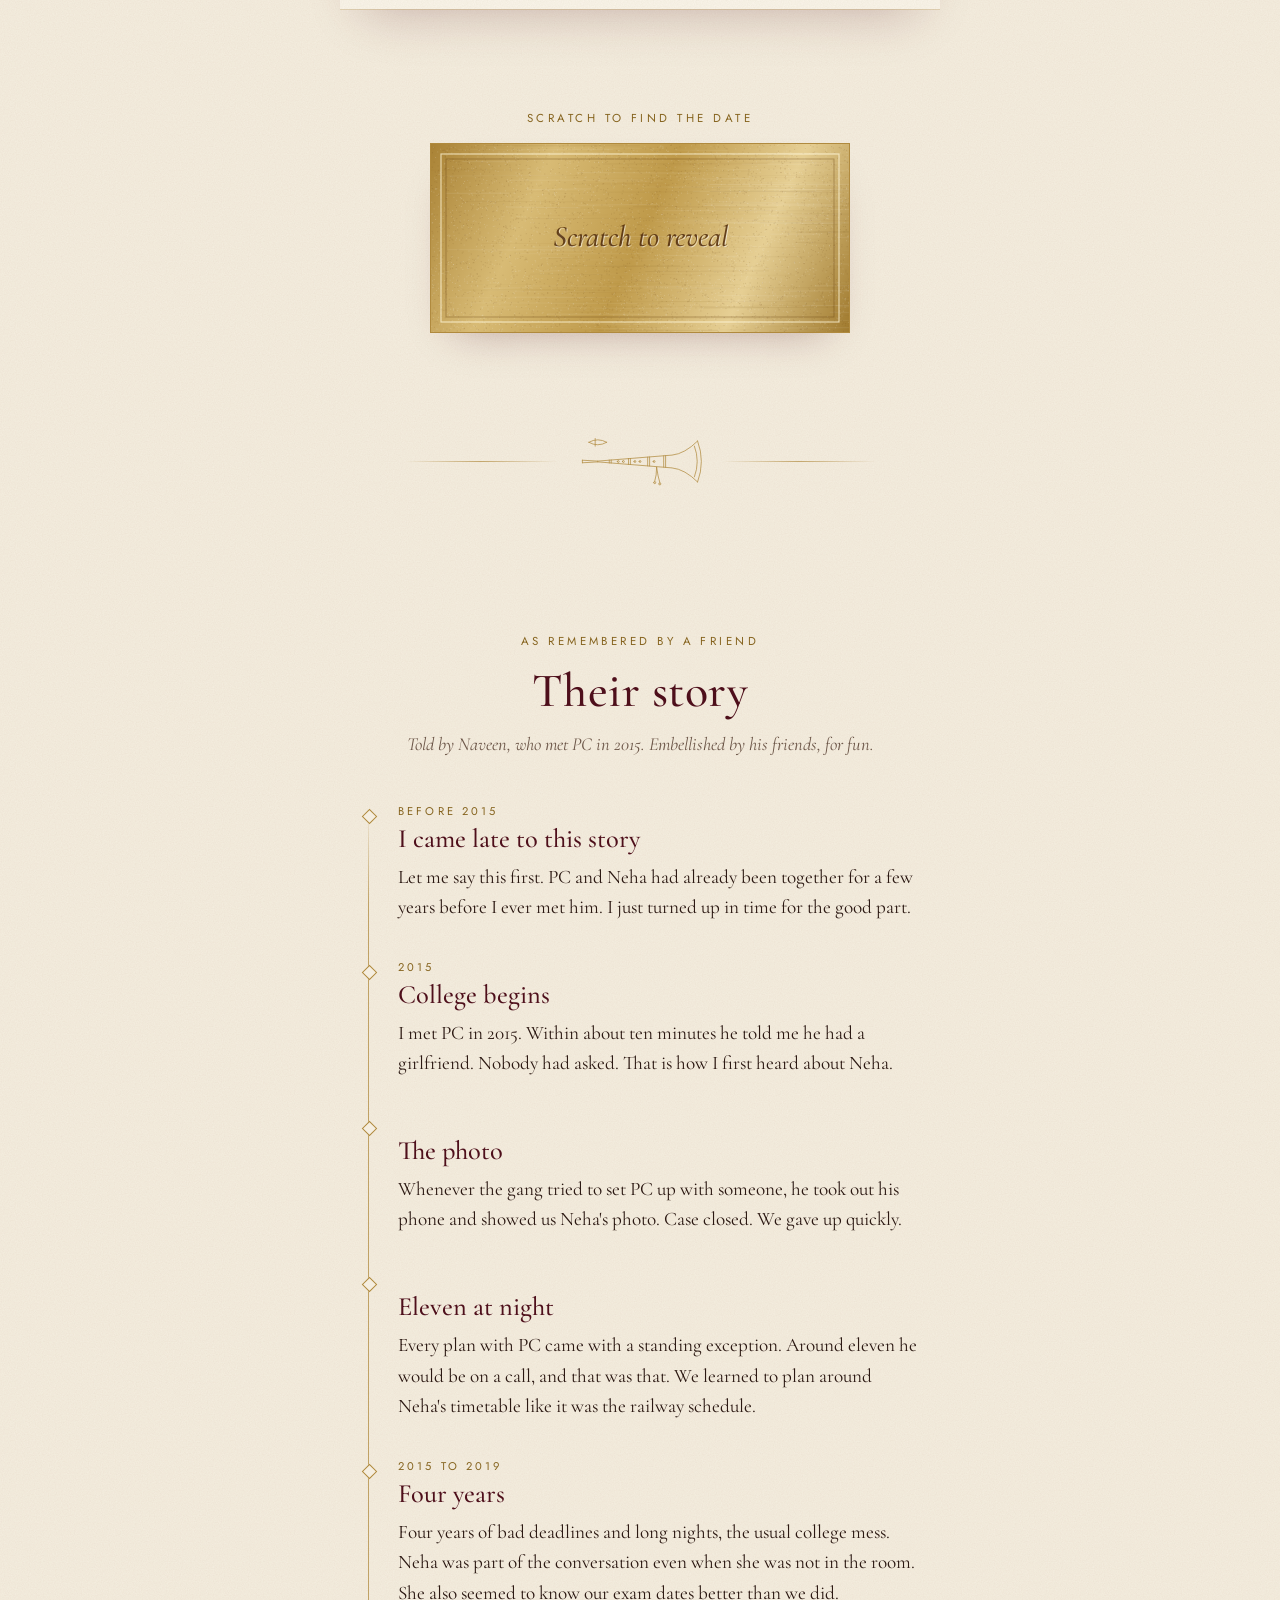
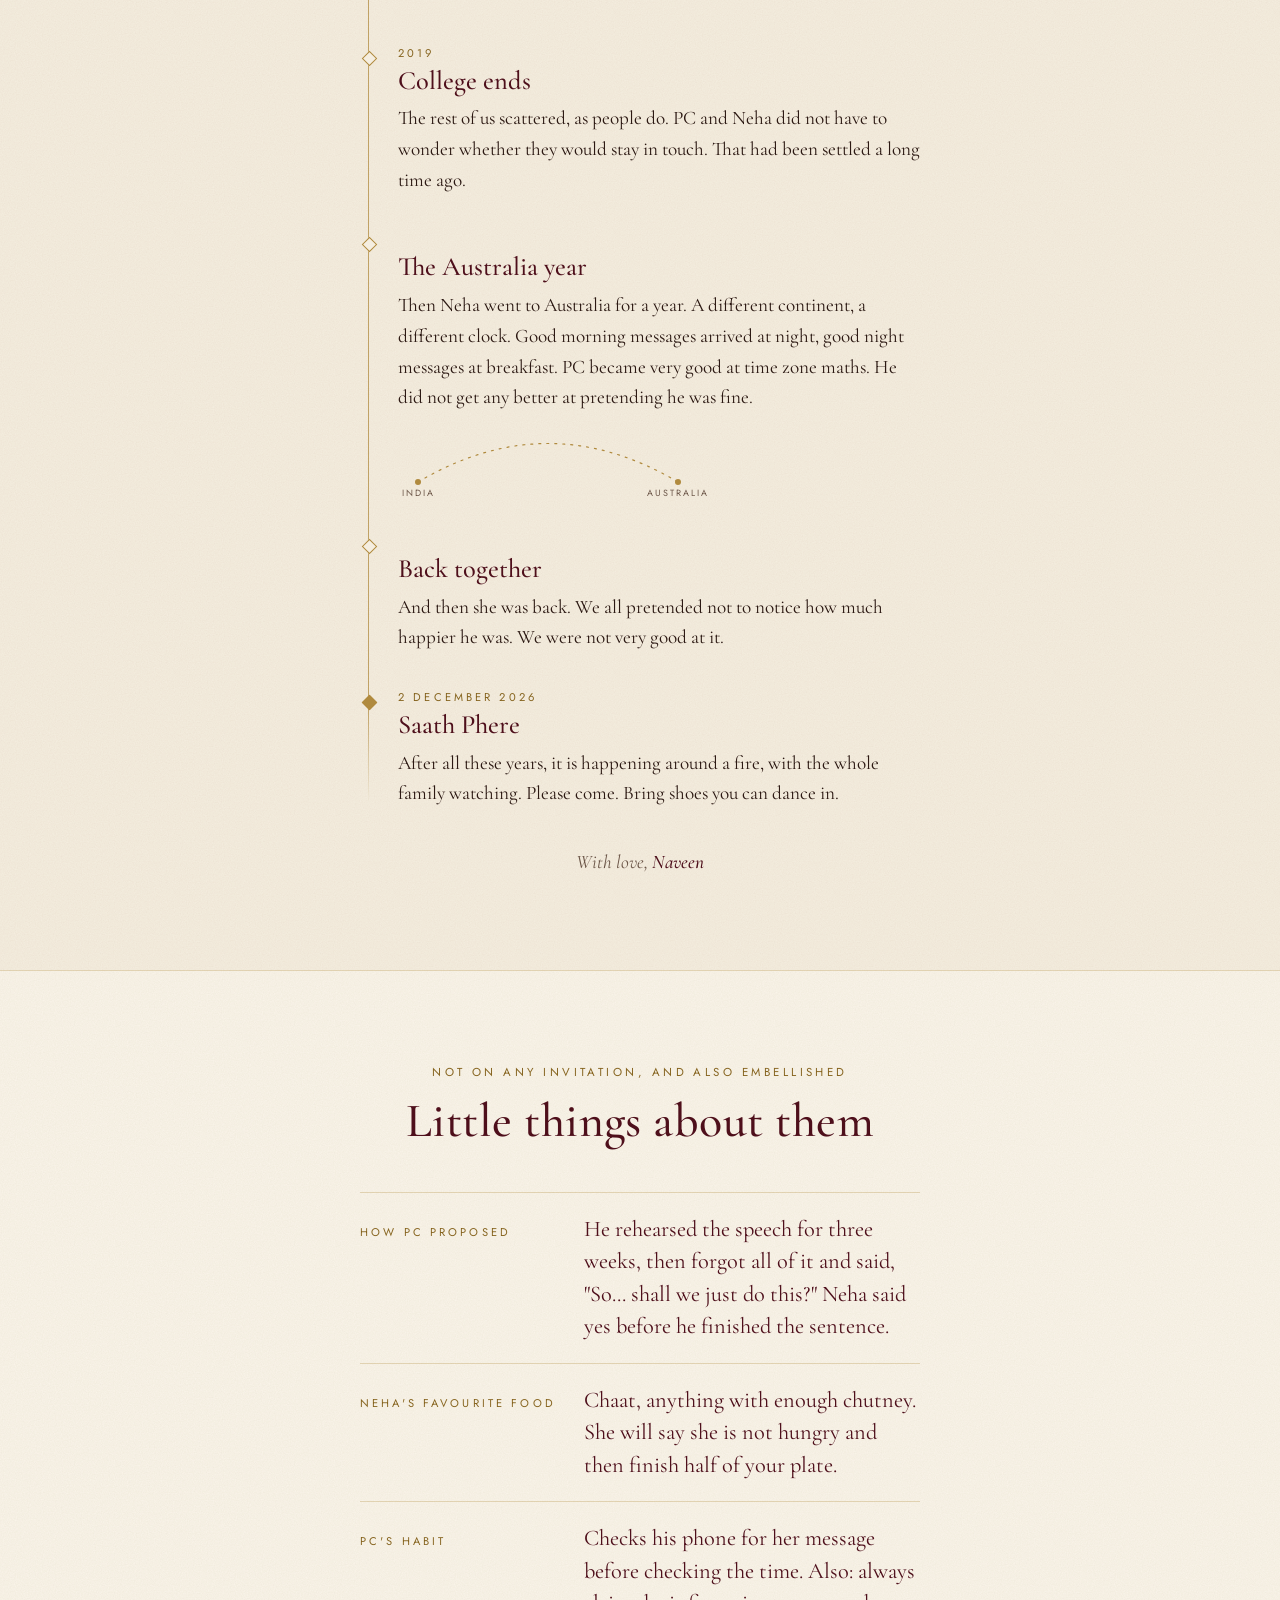
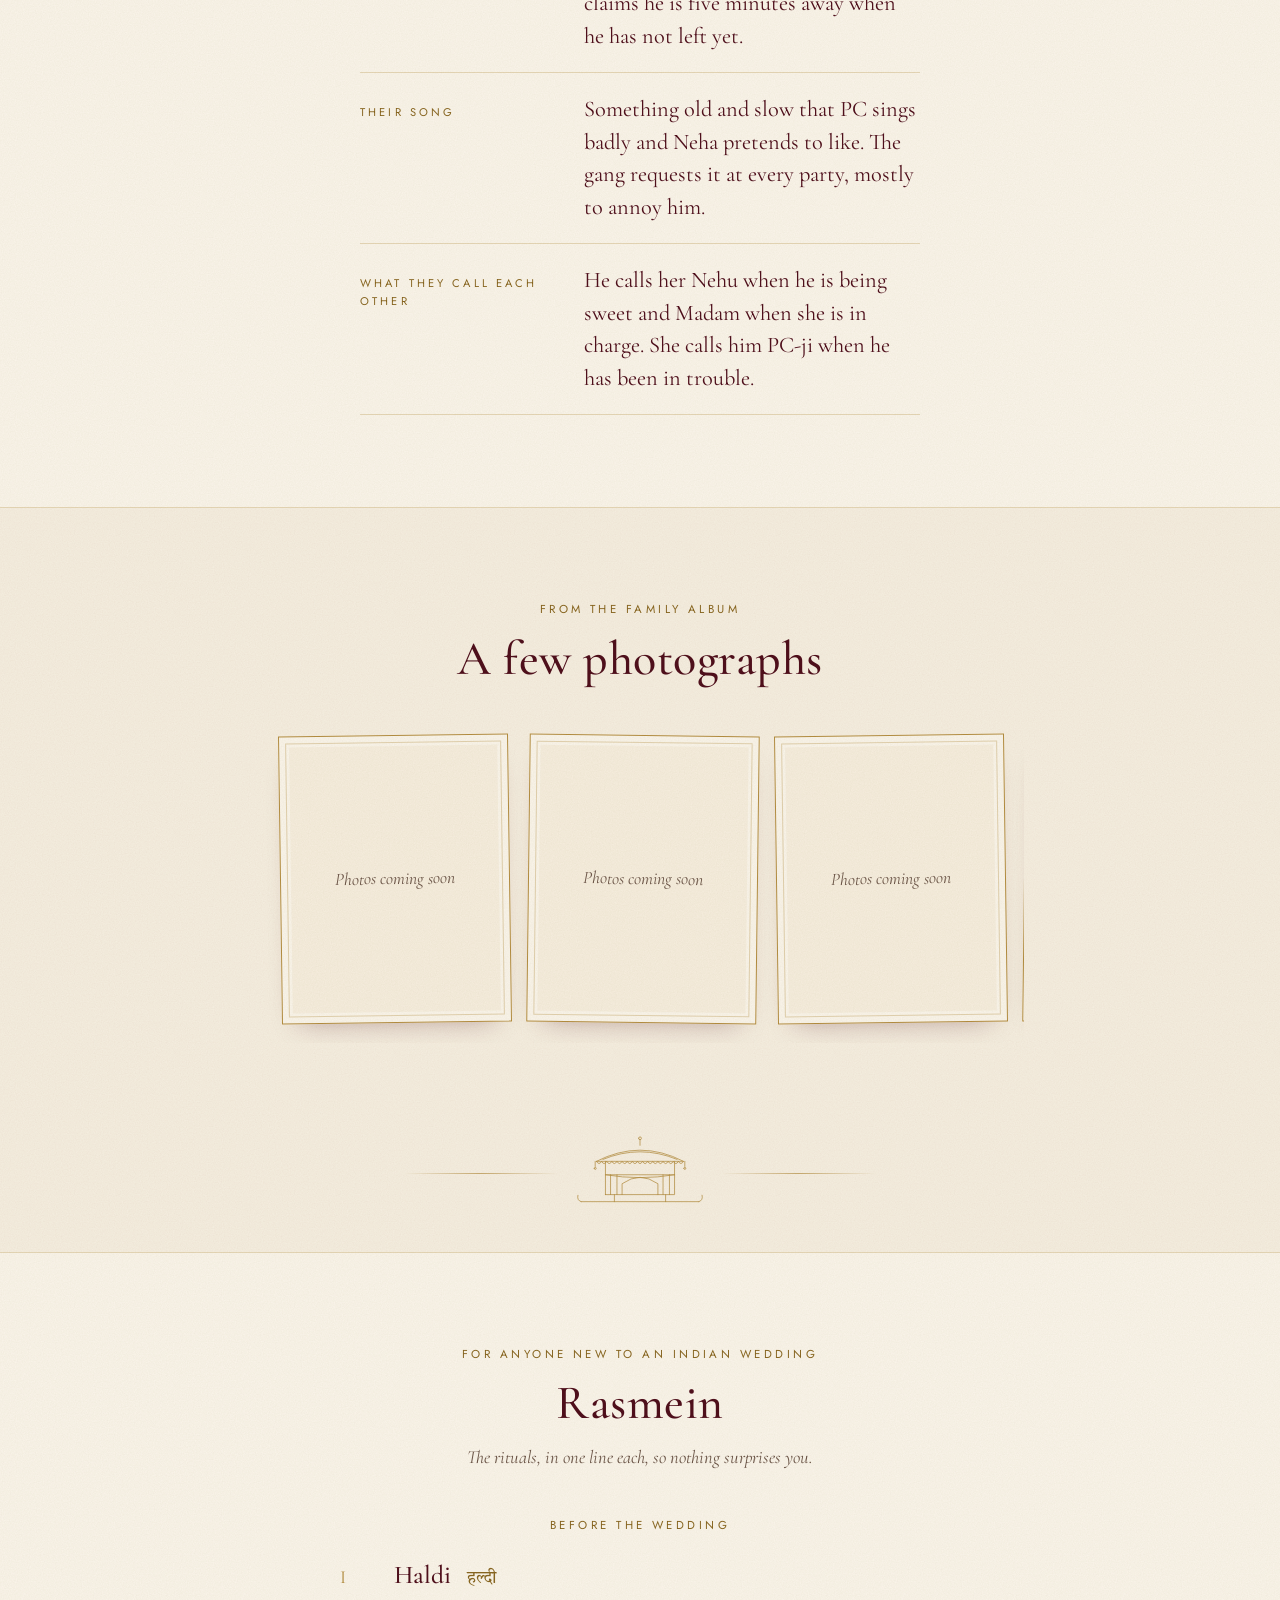
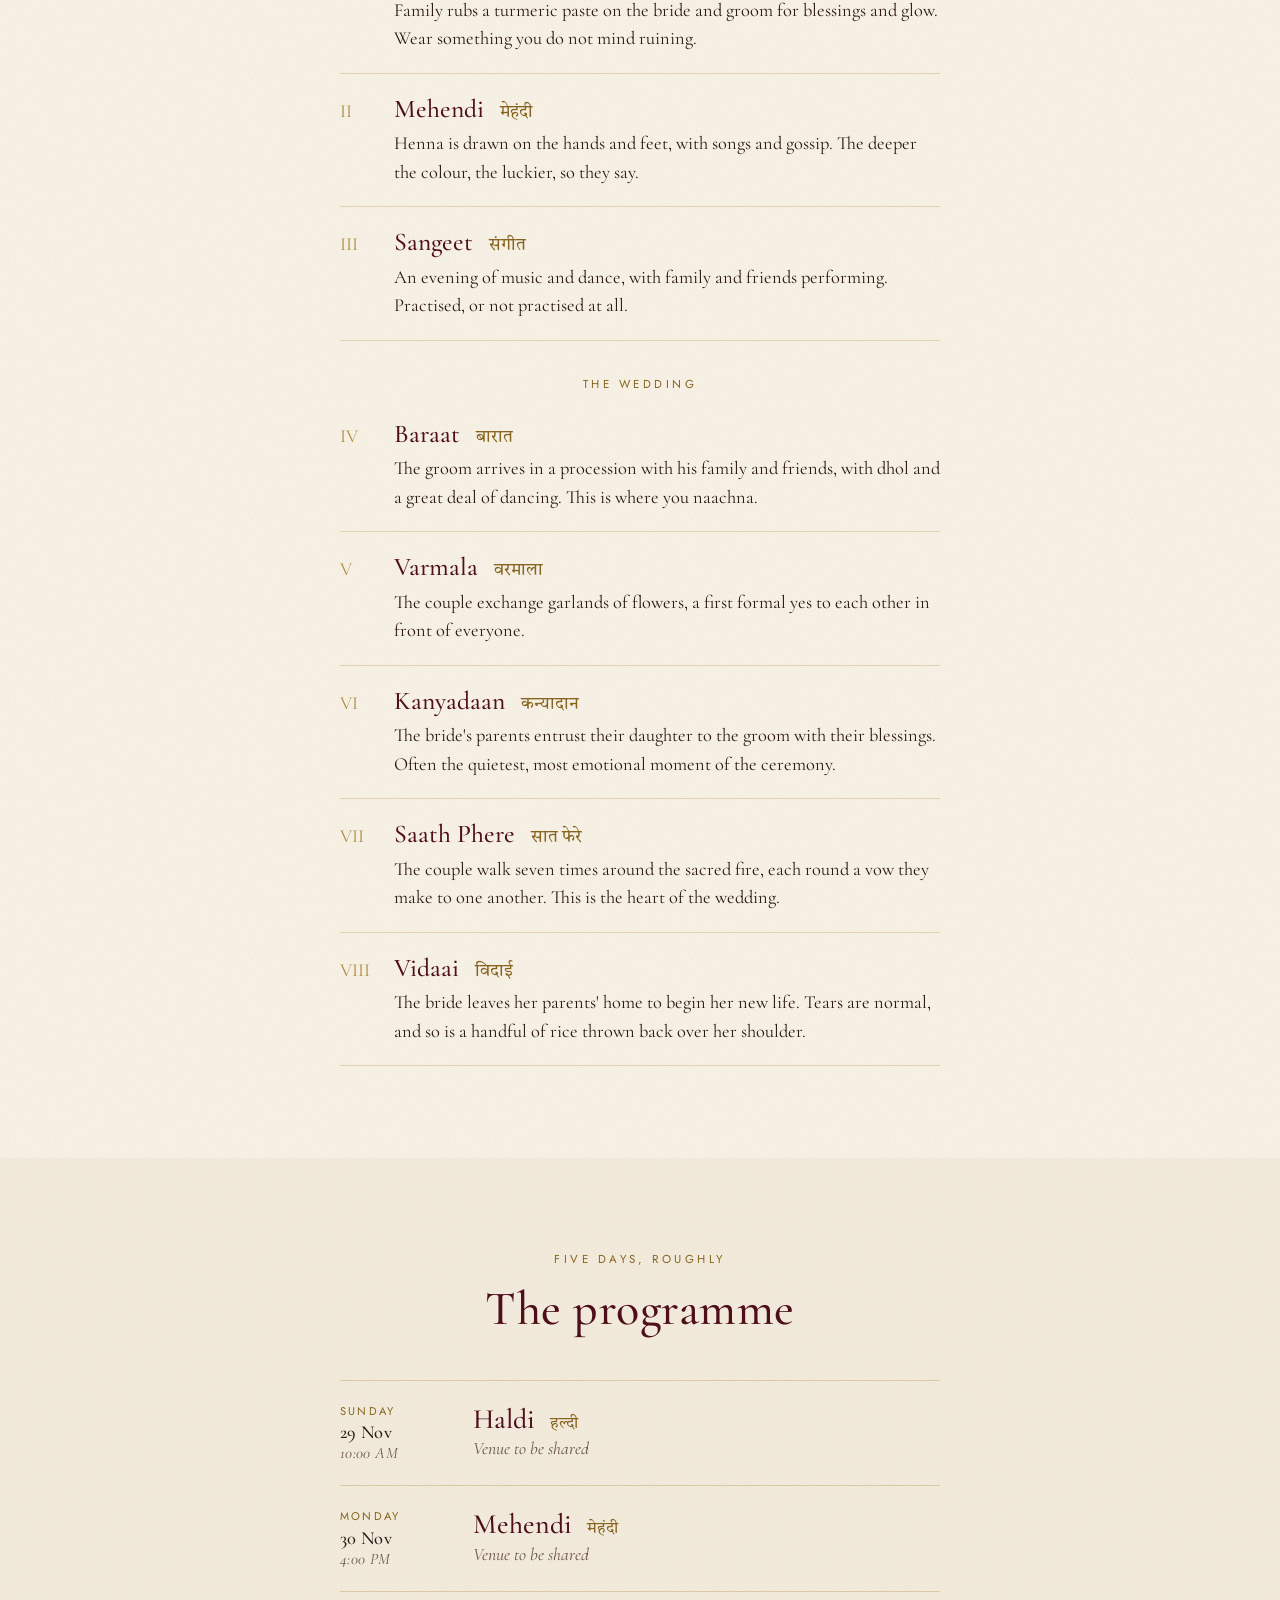
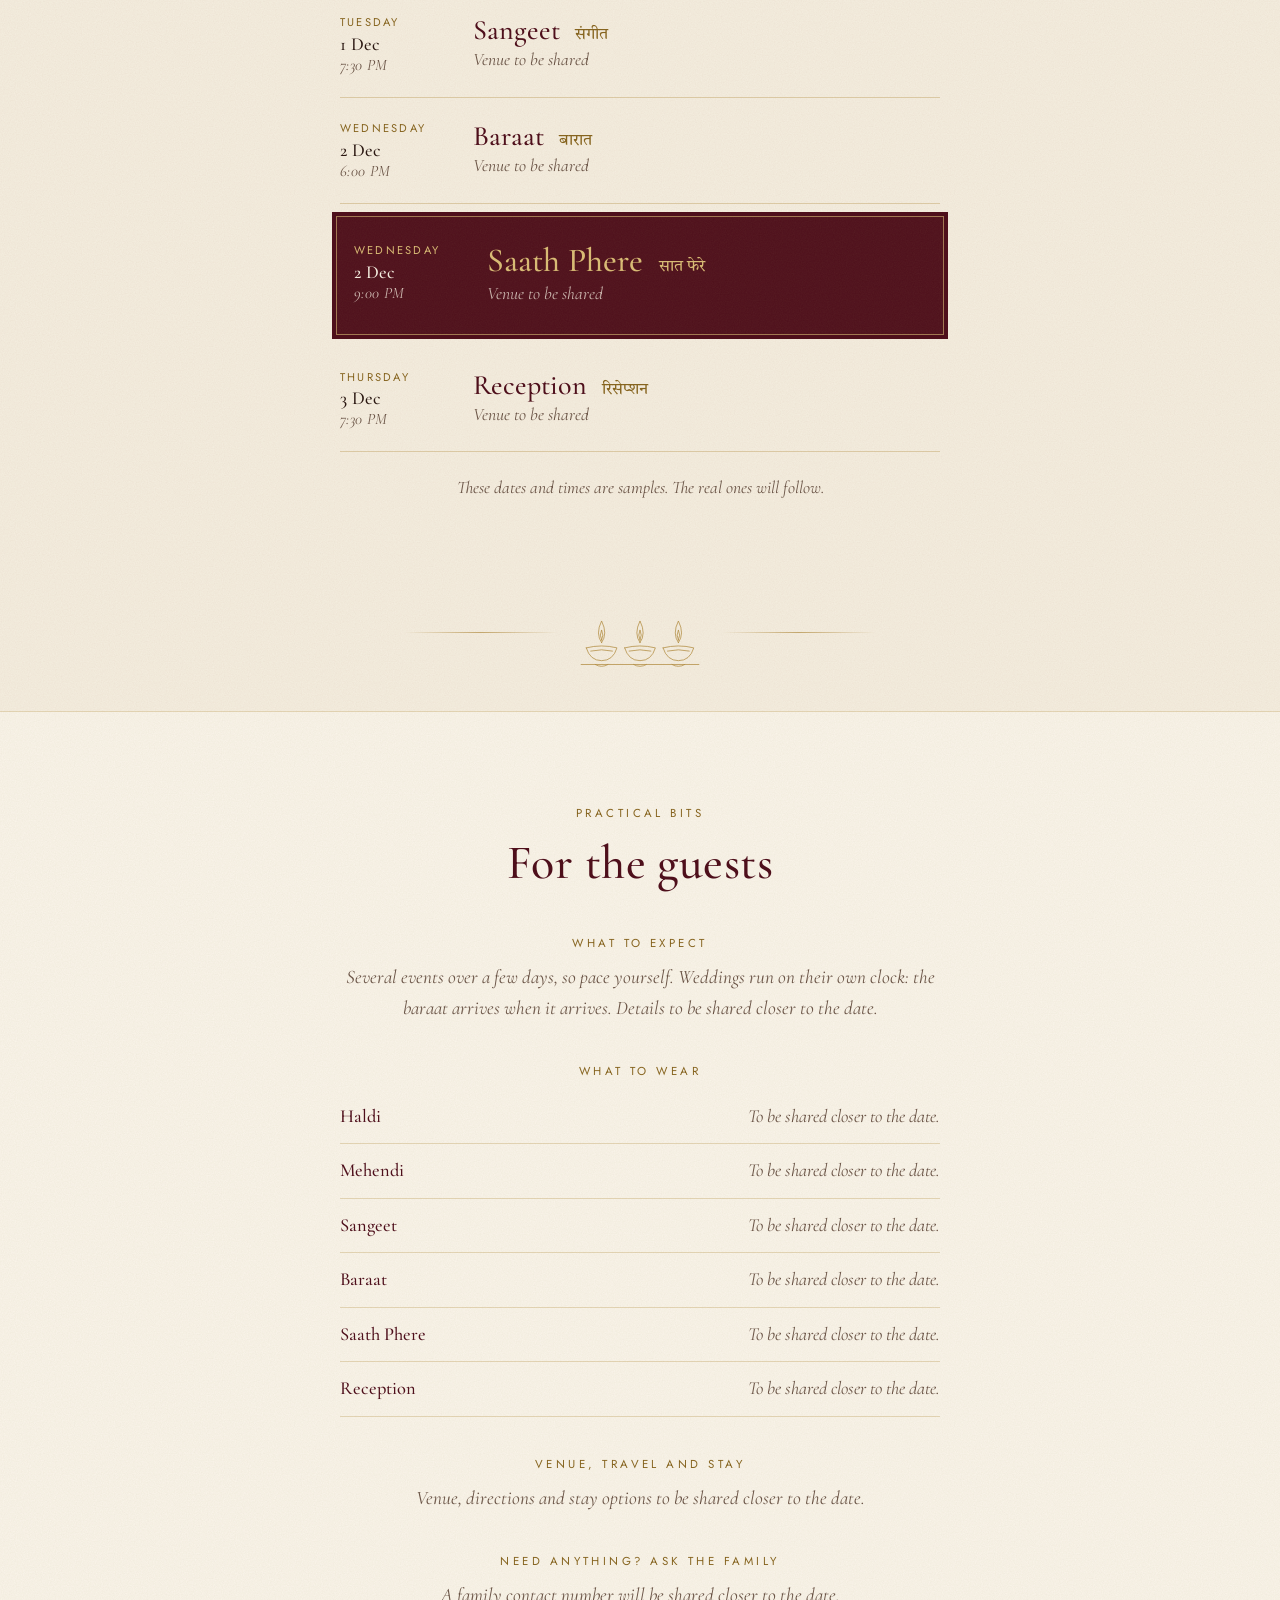
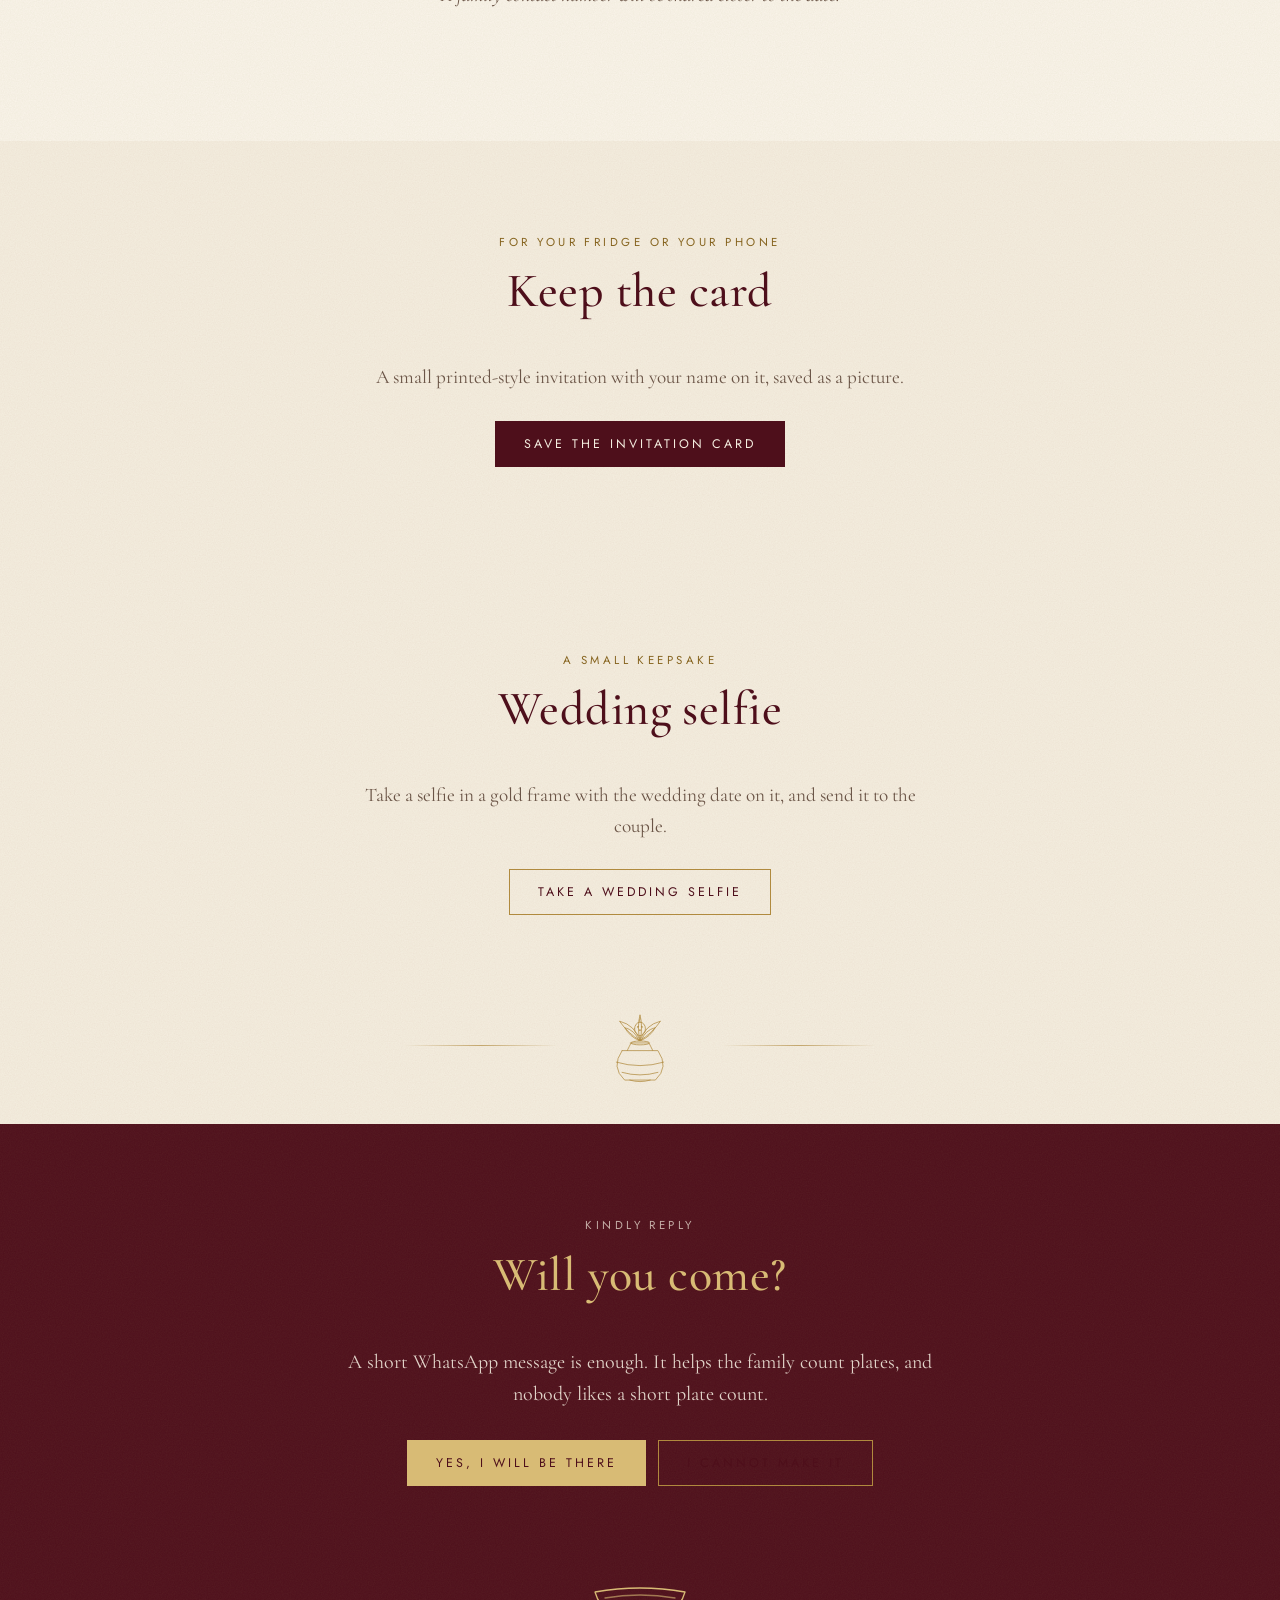
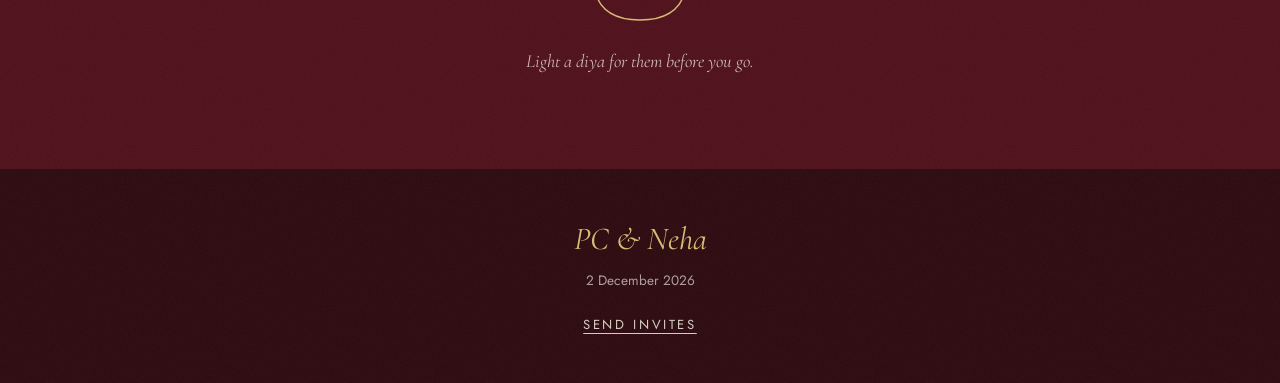
==== commit 550c33ee: "Royal redesign: hand-crafted paper-card look, line-art dividers, Rasmein, Hindi toggle, guest notes," ====
--- a/index.html
+++ b/index.html
@@ -4,547 +4,555 @@
 <meta charset="utf-8">
 <meta name="viewport" content="width=device-width, initial-scale=1, viewport-fit=cover">
 <title>PC &amp; Neha · 2 December 2026</title>
-<meta name="description" content="You are invited to celebrate the wedding of PC &amp; Neha on Wednesday, 2 December 2026.">
+<meta name="description" content="PC and Neha are getting married. Saath Phere, Wednesday 2 December 2026. Shaadi mein zaroor aana.">
 <meta property="og:type" content="website">
 <meta property="og:site_name" content="PC &amp; Neha · Shubh Vivah">
 <meta property="og:url" content="https://nav347.github.io/pc-wedding/">
-<meta property="og:image" content="https://nav347.github.io/pc-wedding/og.jpg?v=2">
-<meta property="og:image:secure_url" content="https://nav347.github.io/pc-wedding/og.jpg?v=2">
+<meta property="og:image" content="https://nav347.github.io/pc-wedding/og.jpg?v=3">
+<meta property="og:image:secure_url" content="https://nav347.github.io/pc-wedding/og.jpg?v=3">
 <meta property="og:image:type" content="image/jpeg">
 <meta property="og:image:width" content="1200">
 <meta property="og:image:height" content="630">
-<meta property="og:image:alt" content="PC &amp; Neha, Shubh Vivah, 02 · 12 · 2026">
+<meta property="og:image:alt" content="PC &amp; Neha, Shubh Vivah, Wednesday 2 December 2026">
 <meta name="twitter:card" content="summary_large_image">
 <meta name="twitter:title" content="PC &amp; Neha are getting married">
-<meta name="twitter:description" content="Wednesday, 2 December 2026 · You're invited.">
+<meta name="twitter:description" content="Saath Phere, Wednesday 2 December 2026. Shaadi mein zaroor aana.">
+<meta name="twitter:image" content="https://nav347.github.io/pc-wedding/og.jpg?v=3">
 <meta property="og:locale" content="en_IN">
-<meta name="twitter:image" content="https://nav347.github.io/pc-wedding/og.jpg?v=2">
-<meta property="og:title" content="PC &amp; Neha are getting married 💍">
-<meta property="og:description" content="Wednesday, 2 December 2026 · You're invited.">
-<meta name="theme-color" content="#5a0f1c">
-<link rel="icon" href="data:image/svg+xml,<svg xmlns='http://www.w3.org/2000/svg' viewBox='0 0 100 100'><text y='.9em' font-size='90'>💍</text></svg>">
+<meta property="og:title" content="PC &amp; Neha are getting married">
+<meta property="og:description" content="Saath Phere, Wednesday 2 December 2026. Shaadi mein zaroor aana.">
+<meta name="theme-color" content="#4e0f1b">
+<link rel="icon" href="data:image/svg+xml,%3Csvg xmlns='http://www.w3.org/2000/svg' viewBox='0 0 64 64'%3E%3Crect width='64' height='64' rx='10' fill='%234e0f1b'/%3E%3Ctext x='32' y='41' font-family='Georgia,serif' font-size='26' text-anchor='middle' fill='%23d8bb75'%3EP%26N%3C/text%3E%3C/svg%3E">
 <link rel="preconnect" href="https://fonts.googleapis.com">
-<link href="https://fonts.googleapis.com/css2?family=Great+Vibes&family=Cormorant+Garamond:ital,wght@0,400;0,600;0,700;1,400&family=Jost:wght@300;400;500&display=swap" rel="stylesheet">
+<link rel="preconnect" href="https://fonts.gstatic.com" crossorigin>
+<link href="https://fonts.googleapis.com/css2?family=Cormorant+Garamond:ital,wght@0,400;0,500;0,600;1,400;1,500&family=Jost:wght@300;400;500&family=Tiro+Devanagari+Hindi:ital@0;1&display=swap" rel="stylesheet">
+
+<script>
+/* ==========================================================================
+   FILL ME IN. Everything personal lives in this one block.
+   Leave a value as "" and the page shows a graceful "coming soon" line.
+   Plain text only. Do not put secrets here.
+   ========================================================================== */
+const PERSONAL = {
+  signoff: "Naveen",                 // who is telling the story (a college friend)
+  whatsapp: "",                      // RSVP number with country code, e.g. "919876543210"
+
+  // Little things about them. Fill "value" with a line or two; "hint" shows until then.
+  little: [
+    { key: "proposal", label: "How PC proposed",        value: "He rehearsed the speech for three weeks, then forgot all of it and said, \"So... shall we just do this?\" Neha said yes before he finished the sentence.", hint: "Ask PC at the Sangeet." },
+    { key: "food",     label: "Neha's favourite food",  value: "Chaat, anything with enough chutney. She will say she is not hungry and then finish half of your plate.", hint: "Still being written." },
+    { key: "habit",    label: "PC's habit",             value: "Checks his phone for her message before checking the time. Also: always claims he is five minutes away when he has not left yet.", hint: "Better heard in person." },
+    { key: "song",     label: "Their song",             value: "Something old and slow that PC sings badly and Neha pretends to like. The gang requests it at every party, mostly to annoy him.", hint: "Neha will tell you herself." },
+    { key: "names",    label: "What they call each other", value: "He calls her Nehu when he is being sweet and Madam when she is in charge. She calls him PC-ji when he has been in trouble.", hint: "Coming soon, with permission." }
+  ],
+
+  // Story beats in a friend's voice. Edit freely, or add more with storyExtra.
+  story: [
+    { when: "Before 2015", title: "I came late to this story", text: "Let me say this first. PC and Neha had already been together for a few years before I ever met him. I just turned up in time for the good part." },
+    { when: "2015", title: "College begins", text: "I met PC in 2015. Within about ten minutes he told me he had a girlfriend. Nobody had asked. That is how I first heard about Neha." },
+    { when: "", title: "The photo", text: "Whenever the gang tried to set PC up with someone, he took out his phone and showed us Neha's photo. Case closed. We gave up quickly." },
+    { when: "", title: "Eleven at night", text: "Every plan with PC came with a standing exception. Around eleven he would be on a call, and that was that. We learned to plan around Neha's timetable like it was the railway schedule." },
+    { when: "2015 to 2019", title: "Four years", text: "Four years of bad deadlines and long nights, the usual college mess. Neha was part of the conversation even when she was not in the room. She also seemed to know our exam dates better than we did." },
+    { when: "2019", title: "College ends", text: "The rest of us scattered, as people do. PC and Neha did not have to wonder whether they would stay in touch. That had been settled a long time ago." },
+    { when: "", title: "The Australia year", text: "Then Neha went to Australia for a year. A different continent, a different clock. Good morning messages arrived at night, good night messages at breakfast. PC became very good at time zone maths. He did not get any better at pretending he was fine.", flight: true },
+    { when: "", title: "Back together", text: "And then she was back. We all pretended not to notice how much happier he was. We were not very good at it." },
+    { when: "2 December 2026", title: "Saath Phere", text: "After all these years, it is happening around a fire, with the whole family watching. Please come. Bring shoes you can dance in." }
+  ],
+  storyExtra: [],                    // more beats, same shape: { when, title, text }
+
+  // Programme. Dates and times below are SAMPLES until eventsConfirmed is true.
+  eventsConfirmed: false,
+  events: [
+    { name: "Haldi",        hi: "हल्दी",    day: "Sunday, 29 Nov",    time: "10:00 AM", venue: "", dress: "" },
+    { name: "Mehendi",      hi: "मेहंदी",   day: "Monday, 30 Nov",    time: "4:00 PM",  venue: "", dress: "" },
+    { name: "Sangeet",      hi: "संगीत",    day: "Tuesday, 1 Dec",    time: "7:30 PM",  venue: "", dress: "" },
+    { name: "Baraat",       hi: "बारात",    day: "Wednesday, 2 Dec",  time: "6:00 PM",  venue: "", dress: "" },
+    { name: "Saath Phere",  hi: "सात फेरे", day: "Wednesday, 2 Dec",  time: "9:00 PM",  venue: "", dress: "", main: true },
+    { name: "Reception",    hi: "रिसेप्शन", day: "Thursday, 3 Dec",   time: "7:30 PM",  venue: "", dress: "" }
+  ],
+
+  // For the guests
+  guests: {
+    expect: "",                      // e.g. "Lunch is served after the Haldi."
+    stay: "",                        // travel and stay notes
+    contactName: "", contactPhone: "", contactNote: ""
+  },
+  venue: { name: "", address: "", mapUrl: "" }
+};
+
+// Photos: drop real ones in later, e.g. { src: "photos/one.jpg", alt: "PC and Neha", caption: "Somewhere nice" }
+const PHOTOS = [];
+</script>
+
 <style>
 :root{
-  --maroon:#5a0f1c; --maroon-2:#7a1628; --gold:#d4a24c; --gold-2:#f3d48c; --cream:#fff8ec; --ink:#3a1d14; --soft:#7d5d49;
+  --ivory:#f5eee0; --paper:#faf5ea; --maroon:#4e0f1b; --maroon2:#5f1424;
+  --gold:#b08a3e; --goldL:#d8bb75; --goldD:#86641f; --ink:#2b1812; --soft:#6b5547;
+  --noise:url("data:image/svg+xml,%3Csvg xmlns='http://www.w3.org/2000/svg' width='220' height='220'%3E%3Cfilter id='n'%3E%3CfeTurbulence type='fractalNoise' baseFrequency='.85' numOctaves='2' stitchTiles='stitch'/%3E%3CfeColorMatrix values='0 0 0 0 .35 0 0 0 0 .24 0 0 0 0 .13 0 0 0 .10 0'/%3E%3C/filter%3E%3Crect width='100%25' height='100%25' filter='url(%23n)'/%3E%3C/svg%3E");
+  --serif:"Cormorant Garamond",Georgia,"Times New Roman",serif; --sans:Jost,system-ui,sans-serif; --deva:"Tiro Devanagari Hindi","Noto Serif Devanagari",serif;
 }
 *{box-sizing:border-box;margin:0;padding:0}
 [hidden]{display:none!important}
-html{scroll-behavior:smooth}
-body{font-family:Jost,system-ui,sans-serif;color:var(--ink);background:var(--cream);overflow-x:hidden;-webkit-font-smoothing:antialiased}
-.script{font-family:"Great Vibes",cursive;font-weight:400}
-.serif{font-family:"Cormorant Garamond",serif}
-
-/* ---------- HERO ---------- */
-.hero{position:relative;min-height:100svh;display:flex;align-items:center;justify-content:center;text-align:center;
-  background:radial-gradient(ellipse at 50% 30%,var(--maroon-2) 0%,var(--maroon) 55%,#2c060d 100%);color:var(--cream);overflow:hidden;padding:80px 20px}
-.hero::after{content:"";position:absolute;inset:0;background:url("data:image/svg+xml,%3Csvg xmlns='http://www.w3.org/2000/svg' width='60' height='60'%3E%3Cpath d='M30 0l4 26 26 4-26 4-4 26-4-26L0 30l26-4z' fill='%23d4a24c' fill-opacity='.05'/%3E%3C/svg%3E");pointer-events:none}
-.mandala{position:absolute;width:min(900px,160vw);aspect-ratio:1;opacity:.13;animation:spin 120s linear infinite}
-@keyframes spin{to{transform:rotate(360deg)}}
-.hero-inner{position:relative;z-index:2;max-width:720px}
-.ganesha{font-size:2rem;color:var(--gold-2);margin-bottom:10px;opacity:0;animation:rise 1s .2s forwards}
-.hero .eyebrow{letter-spacing:.4em;text-transform:uppercase;font-size:.78rem;color:var(--gold-2);opacity:0;animation:rise 1s .5s forwards}
-.hero h1{font-size:clamp(4.5rem,18vw,9rem);line-height:1;margin:18px 0 4px;
-  background:linear-gradient(180deg,var(--gold-2),var(--gold) 60%,#a8772a);-webkit-background-clip:text;background-clip:text;color:transparent;
-  filter:drop-shadow(0 4px 20px rgba(212,162,76,.35));opacity:0;animation:rise 1.2s .8s forwards}
-.hero .tag{font-size:clamp(1.3rem,4.5vw,1.9rem);font-style:italic;color:var(--cream);opacity:0;animation:rise 1s 1.2s forwards}
-.divider{display:flex;align-items:center;gap:14px;justify-content:center;margin:26px auto;color:var(--gold);opacity:0;animation:rise 1s 1.4s forwards}
-.divider span{height:1px;width:70px;background:linear-gradient(90deg,transparent,var(--gold))}
-.divider span:last-child{transform:scaleX(-1)}
-.hero .date{font-size:clamp(1.4rem,5vw,2.2rem);letter-spacing:.06em;opacity:0;animation:rise 1s 1.6s forwards}
-.hero .date small{display:block;font-family:Jost;font-size:.8rem;letter-spacing:.35em;text-transform:uppercase;color:var(--gold-2);margin-top:6px}
-@keyframes rise{from{opacity:0;transform:translateY(24px)}to{opacity:1;transform:none}}
-
-.count{display:flex;gap:10px;justify-content:center;margin-top:34px;flex-wrap:wrap;opacity:0;animation:rise 1s 1.9s forwards}
-.count div{width:78px;padding:14px 4px;border:1px solid rgba(243,212,140,.35);border-radius:14px;background:rgba(255,255,255,.04);backdrop-filter:blur(4px)}
-.count b{display:block;font-family:"Cormorant Garamond",serif;font-size:2rem;font-weight:600;color:var(--gold-2);font-variant-numeric:tabular-nums}
-.count span{font-size:.68rem;letter-spacing:.2em;text-transform:uppercase;color:rgba(255,248,236,.7)}
-.btns{display:flex;gap:12px;justify-content:center;flex-wrap:wrap;margin-top:34px;opacity:0;animation:rise 1s 2.1s forwards}
-.btn{display:inline-flex;align-items:center;gap:8px;padding:13px 22px;border-radius:999px;font-size:.92rem;font-weight:500;text-decoration:none;transition:.25s;cursor:pointer;border:0;font-family:inherit}
-.btn.gold{background:linear-gradient(135deg,var(--gold-2),var(--gold));color:var(--maroon);box-shadow:0 8px 24px rgba(212,162,76,.35)}
-.btn.gold:hover{transform:translateY(-2px);box-shadow:0 12px 30px rgba(212,162,76,.5)}
-.btn.ghost{color:var(--gold-2);border:1px solid rgba(243,212,140,.5);background:transparent}
-.btn.ghost:hover{background:rgba(243,212,140,.1)}
-.btn:focus-visible,#env:focus-visible{outline:3px solid var(--gold-2);outline-offset:3px}
-.scroll{position:absolute;bottom:22px;left:50%;transform:translateX(-50%);color:var(--gold-2);font-size:.7rem;letter-spacing:.3em;text-transform:uppercase;z-index:2;animation:bob 2s infinite}
-@keyframes bob{50%{transform:translate(-50%,6px)}}
-
-/* petals */
-.petal{position:absolute;top:-40px;z-index:1;pointer-events:none;animation:fall linear forwards}
-@keyframes fall{to{transform:translate(var(--dx),110vh) rotate(var(--r))}}
-
-/* ---------- SECTIONS ---------- */
-section{padding:90px 20px;position:relative}
-.wrap{max-width:980px;margin:0 auto}
-.head{text-align:center;margin-bottom:46px}
-.head .script{font-size:clamp(2.6rem,9vw,3.6rem);color:var(--maroon)}
-.head p{color:var(--soft);margin-top:6px;letter-spacing:.25em;text-transform:uppercase;font-size:.75rem}
-.orn{width:120px;margin:14px auto 0;display:block;color:var(--gold)}
-
-.invite{text-align:center;background:var(--cream)}
-.invite .card{max-width:640px;margin:0 auto;padding:54px 30px;background:#fffdf7;border-radius:6px;position:relative;
-  box-shadow:0 30px 80px rgba(90,15,28,.10)}
-.invite .card::before,.invite .card::after{content:"";position:absolute;inset:12px;border:1px solid rgba(212,162,76,.55);border-radius:4px;pointer-events:none}
-.invite .card::after{inset:18px;border-color:rgba(212,162,76,.25)}
-.invite .lead{font-size:1.25rem;line-height:1.8;color:var(--ink)}
-.invite .names{font-size:clamp(3rem,11vw,4.4rem);color:var(--maroon);margin:16px 0}
-.invite .amp{color:var(--gold)}
-.invite .fam{color:var(--soft);font-size:.95rem;line-height:1.7}
-
-.events{background:linear-gradient(180deg,#fff3df,var(--cream))}
-.timeline{display:grid;grid-template-columns:repeat(auto-fit,minmax(260px,1fr));gap:20px}
-.ev{background:#fff;border-radius:18px;padding:30px 24px;text-align:center;position:relative;overflow:hidden;
-  box-shadow:0 14px 40px rgba(90,15,28,.08);transition:.35s;border-top:4px solid var(--c)}
-.ev:hover{transform:translateY(-6px);box-shadow:0 22px 50px rgba(90,15,28,.14)}
-.ev .ico{width:64px;height:64px;border-radius:50%;display:grid;place-items:center;margin:0 auto 14px;font-size:1.8rem;background:color-mix(in srgb,var(--c) 14%,#fff)}
-.ev h3{font-family:"Cormorant Garamond",serif;font-size:1.7rem;color:var(--maroon)}
-.ev .when{margin-top:8px;font-weight:500;color:var(--ink)}
-.ev .where{margin-top:4px;color:var(--soft);font-size:.92rem}
-.ev .tba{display:inline-block;margin-top:12px;font-size:.7rem;letter-spacing:.2em;text-transform:uppercase;color:color-mix(in srgb,var(--c) 55%,#000);border:1px solid color-mix(in srgb,var(--c) 40%,transparent);padding:4px 10px;border-radius:999px}
-@media (min-width:600px){.timeline{grid-template-columns:repeat(2,1fr)}.timeline .ev:last-child{grid-column:1/-1;justify-self:center;width:calc(50% - 10px)}}
-.st .yr{display:none}
-.flight{display:block;overflow:visible}
-.ev.main{grid-column:1/-1;background:linear-gradient(135deg,var(--maroon),var(--maroon-2));color:var(--cream);border-top:0}
-.ev.main h3{color:var(--gold-2);font-size:2.2rem}
-.ev.main .when{color:var(--cream);font-size:1.1rem}
-.ev.main .where{color:rgba(255,248,236,.75)}
-.ev.main .ico{background:rgba(243,212,140,.15)}
-
-.venue{background:var(--cream);text-align:center}
-.venue .box{max-width:720px;margin:0 auto;border-radius:22px;overflow:hidden;box-shadow:0 20px 60px rgba(90,15,28,.10);background:#fff}
-.venue .map{height:240px;background:
-  linear-gradient(135deg,rgba(90,15,28,.85),rgba(122,22,40,.75)),
-  repeating-linear-gradient(45deg,#f3e2c4 0 2px,transparent 2px 22px),repeating-linear-gradient(-45deg,#f3e2c4 0 2px,transparent 2px 22px);
-  display:grid;place-items:center;color:var(--gold-2)}
-.venue .map .pin{font-size:3rem;animation:bob2 2s infinite}
-@keyframes bob2{50%{transform:translateY(-8px)}}
-.venue .info{padding:30px 24px}
-.venue h3{font-family:"Cormorant Garamond",serif;font-size:1.8rem;color:var(--maroon)}
-.venue p{color:var(--soft);margin:6px 0 20px}
-
-.rsvp{background:radial-gradient(ellipse at top,var(--maroon-2),var(--maroon));color:var(--cream);text-align:center}
-.rsvp .head .script{color:var(--gold-2)}
-.rsvp .head p{color:rgba(255,248,236,.7)}
-.rsvp .msg{max-width:540px;margin:0 auto 30px;line-height:1.8;color:rgba(255,248,236,.85)}
-footer{background:#2c060d;color:rgba(255,248,236,.6);text-align:center;padding:34px 20px;font-size:.85rem}
-footer .script{font-size:2rem;color:var(--gold-2);display:block;margin-bottom:6px}
-
-.reveal{opacity:0;transform:translateY(40px);transition:1s cubic-bezier(.2,.7,.2,1)}
-.reveal.in{opacity:1;transform:none}
-@media (prefers-reduced-motion:reduce){html{scroll-behavior:auto}*{animation:none!important;transition:none!important}.reveal,.hero *{opacity:1!important;transform:none!important}}
-
-/* ---------- WOW LAYER ---------- */
+html{scroll-behavior:smooth;overflow-x:hidden}
+body{font-family:var(--sans);font-weight:400;color:var(--ink);background:var(--ivory) var(--noise);overflow-x:clip;max-width:100%;-webkit-font-smoothing:antialiased;line-height:1.6}
+:lang(hi){font-family:var(--deva)}
+.sc:lang(hi),.sub:lang(hi),.btn:lang(hi){letter-spacing:0;text-transform:none}
+a{color:inherit}
+.serif{font-family:var(--serif)}
+.sc{font-family:var(--sans);font-size:.72rem;letter-spacing:.3em;text-transform:uppercase;font-weight:400}
+
+/* ---------- shared pieces ---------- */
+section{padding:92px 24px;position:relative}
+.wrap{max-width:720px;margin:0 auto}
+.head{text-align:center;margin-bottom:44px}
+.head .sc{color:var(--goldD);display:block;margin-bottom:14px}
+.head h2{font-family:var(--serif);font-weight:500;font-size:clamp(2.1rem,7.5vw,3rem);line-height:1.1;color:var(--maroon);letter-spacing:.01em}
+.head h2:lang(hi){font-family:var(--deva);font-weight:400;font-size:clamp(1.8rem,6.4vw,2.5rem)}
+.head p{color:var(--soft);margin:14px auto 0;max-width:30em;font-style:italic;font-family:var(--serif);font-size:1.15rem;line-height:1.5}
+.orn{display:flex;align-items:center;justify-content:center;gap:18px;margin:0 auto;padding:0 24px 40px;max-width:520px;color:var(--gold)}
+.orn i{flex:1;height:1px;background:linear-gradient(90deg,transparent,var(--gold) 50%,transparent);opacity:.7}
+.orn svg{width:128px;height:77px;flex:none;fill:none;stroke:var(--gold);stroke-width:1.15;stroke-linecap:round;stroke-linejoin:round;overflow:visible}
+.js .orn svg{stroke-dasharray:1;stroke-dashoffset:1}
+.js .orn.in svg{animation:draw 2.6s cubic-bezier(.5,0,.2,1) forwards}
+@keyframes draw{to{stroke-dashoffset:0}}
+.orn.tight{padding-top:0}
+.rise{opacity:0;transform:translateY(14px);transition:opacity 1.1s ease,transform 1.1s ease}
+.rise.in{opacity:1;transform:none}
+:focus-visible{outline:2px solid var(--gold);outline-offset:3px}
+
+.btn{display:inline-flex;align-items:center;justify-content:center;gap:8px;min-height:46px;padding:12px 28px;font:400 .78rem var(--sans);letter-spacing:.24em;text-transform:uppercase;text-decoration:none;cursor:pointer;border:1px solid var(--gold);background:transparent;color:var(--maroon);transition:background .3s,color .3s,border-color .3s}
+.btn:hover{background:var(--maroon);color:var(--ivory);border-color:var(--maroon)}
+.btn.solid{background:var(--maroon);color:var(--ivory);border-color:var(--maroon)}
+.btn.solid:hover{background:var(--maroon2)}
+.dark .btn,.hero .btn{color:var(--goldL);border-color:rgba(216,187,117,.7)}
+.dark .btn:hover,.hero .btn:hover{background:var(--goldL);color:var(--maroon);border-color:var(--goldL)}
+.hero .btn.solid{background:var(--goldL);color:var(--maroon);border-color:var(--goldL)}
+.hero .btn.solid:hover{background:var(--ivory);border-color:var(--ivory)}
+.btns{display:flex;gap:12px;justify-content:center;flex-wrap:wrap}
+
+/* ---------- fixed controls ---------- */
+.fab{position:fixed;top:calc(max(12px,env(safe-area-inset-top)) + 64px);z-index:90;height:44px;min-width:44px;border:1px solid rgba(216,187,117,.75);background:rgba(78,15,27,.92);color:var(--goldL);font:400 .85rem var(--sans);cursor:pointer;display:grid;place-items:center;padding:0 14px;border-radius:22px}
+#music{right:max(12px,env(safe-area-inset-right));width:44px;padding:0;font-size:1.15rem}
+#lang{left:max(12px,env(safe-area-inset-left));letter-spacing:.06em}
+#music[aria-pressed=true]{background:var(--goldL);color:var(--maroon)}
+body:not(.opened) .fab{display:none}
+.vsw{position:fixed;top:max(12px,env(safe-area-inset-top));left:50%;transform:translateX(-50%);z-index:130;display:flex;padding:3px;border-radius:999px;background:rgba(78,15,27,.9);border:1px solid rgba(216,187,117,.65);box-shadow:0 6px 18px rgba(0,0,0,.25)}
+.vsw a{min-width:72px;min-height:44px;display:grid;place-items:center;padding:0 10px;border-radius:999px;font:400 .68rem/1 var(--sans);letter-spacing:.16em;text-transform:uppercase;color:var(--goldL);text-decoration:none}
+.vsw a[aria-current]{background:var(--goldL);color:var(--maroon)}
+#prog{position:fixed;top:0;left:0;height:2px;width:100%;transform-origin:0 50%;transform:scaleX(0);background:var(--gold);z-index:130;pointer-events:none}
+
+/* ---------- envelope ---------- */
 body:not(.opened){overflow:hidden}
-body:not(.opened) .hero *{animation-play-state:paused!important}
-.env-wrap{position:fixed;inset:0;z-index:100;display:flex;flex-direction:column;align-items:center;justify-content:center;gap:28px;
-  background:radial-gradient(ellipse at center,#7a1628 0%,#3d0812 70%,#22040a 100%);transition:opacity .7s ease .2s,visibility 0s .9s;cursor:pointer}
+.env-wrap{position:fixed;inset:0;z-index:100;display:flex;flex-direction:column;align-items:center;justify-content:center;gap:34px;background:var(--maroon) var(--noise);transition:opacity .8s ease .2s,visibility 0s 1s;cursor:pointer}
 .env-wrap.gone{opacity:0;visibility:hidden}
-.env-wrap .to{font-family:"Cormorant Garamond",serif;font-style:italic;color:#f3d48c;font-size:clamp(1.2rem,4.5vw,1.6rem);text-align:center;padding:0 20px}
-.envelope{position:relative;width:min(340px,82vw);aspect-ratio:3/2;perspective:900px;filter:drop-shadow(0 30px 50px rgba(0,0,0,.5));animation:float 3s ease-in-out infinite}
-@keyframes float{50%{transform:translateY(-10px)}}
-.envelope .back{position:absolute;inset:0;background:linear-gradient(160deg,#fbf0dc,#ead7b3);border-radius:8px}
-.envelope .letter{position:absolute;left:6%;right:6%;top:8%;bottom:8%;background:#fffdf7;border-radius:4px;display:flex;flex-direction:column;align-items:center;justify-content:center;
-  text-align:center;color:#5a0f1c;transition:transform 1.1s cubic-bezier(.2,.8,.2,1) .5s;z-index:2;border:1px solid rgba(212,162,76,.5)}
-.envelope .letter b{font-family:"Great Vibes",cursive;font-weight:400;font-size:clamp(1.9rem,8vw,2.6rem);color:#5a0f1c}
-.envelope .letter small{font-size:.65rem;letter-spacing:.3em;text-transform:uppercase;color:#7d5d49}
-.envelope .front{position:absolute;inset:0;z-index:3;border-radius:8px;
-  background:linear-gradient(160deg,#f5e3c3,#e3c896);clip-path:polygon(0 0,50% 55%,100% 0,100% 100%,0 100%)}
-.envelope .flap{position:absolute;left:0;right:0;top:0;height:60%;z-index:4;transform-origin:top;transition:transform .8s ease,z-index 0s .4s;
-  background:linear-gradient(180deg,#ecd3a6,#d9b77d);clip-path:polygon(0 0,100% 0,50% 100%);border-radius:8px 8px 0 0}
-.envelope .seal{position:absolute;left:50%;top:52%;transform:translate(-50%,-50%);z-index:5;width:74px;height:74px;border-radius:50%;
-  background:radial-gradient(circle at 35% 30%,#c2304a,#7a1628 60%,#4a0a15);box-shadow:0 4px 12px rgba(0,0,0,.4),inset 0 -3px 6px rgba(0,0,0,.3);
-  display:grid;place-items:center;color:#f3d48c;font-family:"Great Vibes",cursive;font-size:1.35rem;transition:transform .5s ease,opacity .4s ease}
-.envelope .seal::after{content:"";position:absolute;inset:6px;border-radius:50%;border:1px dashed rgba(243,212,140,.5)}
-.env-wrap.open .seal{transform:translate(-50%,-50%) scale(1.4);opacity:0}
+.env-wrap .to{font-family:var(--serif);font-style:italic;color:var(--goldL);font-size:clamp(1.25rem,5vw,1.7rem);text-align:center;padding:0 24px;line-height:1.4}
+.envelope{position:relative;width:min(340px,82vw);aspect-ratio:3/2;perspective:900px;filter:drop-shadow(0 22px 30px rgba(0,0,0,.45))}
+.envelope .back{position:absolute;inset:0;background:#e9dcc0;border-radius:3px}
+.envelope .letter{position:absolute;left:6%;right:6%;top:8%;bottom:8%;background:var(--paper);display:flex;flex-direction:column;align-items:center;justify-content:center;gap:2px;text-align:center;color:var(--maroon);transition:transform 1.1s cubic-bezier(.2,.8,.2,1) .5s;z-index:2;border:1px solid rgba(176,138,62,.6)}
+.envelope .letter b{font-family:var(--serif);font-weight:500;font-size:clamp(1.7rem,7vw,2.3rem);letter-spacing:.04em}
+.envelope .letter small{font-size:.58rem;letter-spacing:.32em;text-transform:uppercase;color:var(--soft)}
+.envelope .front{position:absolute;inset:0;z-index:3;border-radius:3px;background:#f0e4c8;clip-path:polygon(0 0,50% 55%,100% 0,100% 100%,0 100%)}
+.envelope .flap{position:absolute;left:0;right:0;top:0;height:60%;z-index:4;transform-origin:top;transition:transform .8s ease,z-index 0s .4s;background:#e4d3ae;clip-path:polygon(0 0,100% 0,50% 100%)}
+.envelope .seal{position:absolute;left:50%;top:52%;transform:translate(-50%,-50%);z-index:5;width:66px;height:66px;border-radius:50%;background:radial-gradient(circle at 36% 30%,#a8283f,#74141f 62%,#52101a);box-shadow:0 3px 8px rgba(0,0,0,.35);display:grid;place-items:center;color:var(--goldL);font-family:var(--serif);font-size:1.15rem;letter-spacing:.08em;transition:transform .5s ease,opacity .4s ease}
+.envelope .seal::after{content:"";position:absolute;inset:6px;border-radius:50%;border:1px solid rgba(216,187,117,.55)}
+.env-wrap.open .seal{transform:translate(-50%,-50%) scale(1.3);opacity:0}
 .env-wrap.open .flap{transform:rotateX(180deg);z-index:1}
 .env-wrap.open .letter{transform:translateY(-62%)}
-.env-wrap .hint{color:rgba(255,248,236,.75);font-size:.8rem;letter-spacing:.3em;text-transform:uppercase;animation:pulse 1.8s infinite}
-@keyframes pulse{50%{opacity:.35}}
-.guest{font-family:"Cormorant Garamond",serif;font-style:italic;color:#f3d48c;font-size:clamp(1.1rem,4vw,1.4rem);margin-bottom:10px;min-height:1px;opacity:0;animation:rise 1s .3s forwards}
-.hero h1{background-size:200% auto;animation:rise 1.2s .8s forwards,shimmer 5s 2.2s linear infinite}
-@keyframes shimmer{to{background-position:200% center}}
+.env-wrap .hint{color:rgba(245,238,224,.7);font-size:.72rem;letter-spacing:.34em;text-transform:uppercase;animation:soft 2.6s ease-in-out infinite}
+@keyframes soft{50%{opacity:.35}}
 #fx{position:fixed;top:0;left:0;width:100vw;width:100dvw;height:100vh;height:100dvh;pointer-events:none;z-index:120}
-html{overflow-x:hidden}html,body{overflow-x:clip;max-width:100%}
-.spark{position:fixed;pointer-events:none;z-index:110;color:#f3d48c;font-size:14px;animation:spark .9s ease-out forwards}
-@keyframes spark{to{transform:translate(var(--x),var(--y)) scale(.2) rotate(180deg);opacity:0}}
-.story{background:#fffdf7}
-.tl{position:relative;max-width:760px;margin:0 auto}
-.tl::before{content:"";position:absolute;left:50%;top:0;bottom:0;width:2px;background:linear-gradient(#d4a24c00,#d4a24c,#d4a24c00);transform:translateX(-50%)}
-.st{position:relative;width:50%;padding:0 34px 40px}
-.st:nth-child(odd){left:0;text-align:right}
-.st:nth-child(even){left:50%}
-.st::before{content:"";position:absolute;top:6px;width:16px;height:16px;border-radius:50%;background:#fff;border:3px solid #d4a24c;box-shadow:0 0 0 6px rgba(212,162,76,.15)}
-.st:nth-child(odd)::before{right:-8px}
-.st:nth-child(even)::before{left:-8px}
-.st .yr{font-family:"Cormorant Garamond",serif;font-size:2rem;font-weight:700;color:#d4a24c;line-height:1}
-.st h3{font-family:"Cormorant Garamond",serif;font-size:1.45rem;color:#5a0f1c;margin:6px 0 4px}
-.st p{color:#7d5d49;font-size:.95rem;line-height:1.6}
-@media (max-width:640px){.tl::before{left:12px}.st,.st:nth-child(odd),.st:nth-child(even){left:0;width:100%;text-align:left;padding:0 0 34px 42px}
-  .st:nth-child(odd)::before,.st:nth-child(even)::before{left:4px;right:auto}}
-
-/* ---------- PREMIUM LAYER ---------- */
-#dust{position:absolute;inset:0;width:100%;height:100%;z-index:1;pointer-events:none}
-#prog{position:fixed;top:0;left:0;height:3px;width:100%;transform-origin:0 50%;transform:scaleX(0);background:linear-gradient(90deg,#a8772a,#f3d48c,#d4a24c);z-index:130;pointer-events:none;box-shadow:0 0 10px rgba(243,212,140,.7)}
-.mandala{will-change:transform}
-.invite{perspective:1100px}
-.invite .card{transform-style:preserve-3d;transform:rotateX(var(--rx,0deg)) rotateY(var(--ry,0deg));transition:transform .25s ease-out,opacity 1s,box-shadow .3s;overflow:hidden;
-  background:linear-gradient(135deg,#fffdf7,#fbf1da 50%,#fffdf7)}
-.invite .card>*{position:relative;z-index:1}
-.invite .card .sheen{position:absolute;inset:0;z-index:2;pointer-events:none;border-radius:6px;mix-blend-mode:soft-light;
-  background:radial-gradient(circle at var(--mx,50%) var(--my,0%),rgba(255,255,255,.95),rgba(243,212,140,.55) 25%,transparent 55%)}
-.invite .card::before{border:2px solid transparent;background:linear-gradient(135deg,#a8772a,#f3d48c,#d4a24c,#fff2c4,#a8772a) border-box;
-  -webkit-mask:linear-gradient(#000 0 0) padding-box,linear-gradient(#000 0 0);-webkit-mask-composite:xor;mask-composite:exclude;background-size:200% 200%;background-position:var(--mx,50%) var(--my,50%)}
-.ev.reveal:nth-child(odd):not(.in){transform:translateX(-40px)}
-.ev.reveal:nth-child(even):not(.in){transform:translateX(40px)}
-.dress{background:linear-gradient(180deg,var(--cream),#fff3df);text-align:center}
-.dress .note{max-width:520px;margin:0 auto 26px;color:var(--soft);line-height:1.7}
-.palette{display:flex;flex-wrap:wrap;gap:16px 12px;justify-content:center}
-.chip{display:flex;flex-direction:column;align-items:center;gap:8px;font-size:.78rem;letter-spacing:.12em;text-transform:uppercase;color:var(--soft)}
-.chip i{width:56px;height:56px;border-radius:50%;background:var(--c);border:3px solid #fff;box-shadow:0 8px 20px rgba(90,15,28,.18),0 0 0 1px rgba(212,162,76,.5);transition:transform .3s}
-.chip:hover i{transform:scale(1.1) rotate(8deg)}
-.dress h3{font-family:"Cormorant Garamond",serif;font-size:1.6rem;color:var(--maroon);margin-bottom:16px}
-.bless{background:#fffdf7;text-align:center;overflow:hidden}
-.wishes{display:flex;flex-wrap:wrap;gap:12px;justify-content:center;max-width:640px;margin:0 auto}
-.wish{font:inherit;font-size:.95rem;padding:12px 20px;border-radius:999px;border:1px solid var(--gold);background:#fff;color:var(--maroon);cursor:pointer;transition:.25s}
-.wish:hover{background:linear-gradient(135deg,var(--gold-2),var(--gold));transform:translateY(-2px)}
-.wish:focus-visible{outline:3px solid var(--gold);outline-offset:3px}
-.wcount{margin-top:22px;color:var(--soft);font-size:.9rem;min-height:1.4em}
-.heart{position:fixed;pointer-events:none;z-index:125;font-size:24px;animation:floatup 2s ease-out forwards}
-@keyframes floatup{to{transform:translate(var(--hx),-220px) scale(1.5);opacity:0}}
-#music{position:fixed;right:max(12px,env(safe-area-inset-right));top:max(12px,env(safe-area-inset-top));z-index:90;width:44px;height:44px;border-radius:50%;border:1px solid rgba(243,212,140,.7);background:rgba(90,15,28,.88);color:var(--gold-2);font-size:1.2rem;cursor:pointer;display:grid;place-items:center;box-shadow:0 6px 20px rgba(0,0,0,.3);backdrop-filter:blur(4px)}
-#music[aria-pressed=true]{background:linear-gradient(135deg,var(--gold-2),var(--gold));color:var(--maroon);animation:pulse 2s infinite}
-#music:focus-visible{outline:3px solid var(--gold-2);outline-offset:3px}
-body:not(.opened) #music{display:none}
-@media (prefers-reduced-motion:reduce){.invite .card{transform:none!important}#prog{display:none}}
-
-/* ---------- ROUND 3A: gate + toran ---------- */
-.gate{position:fixed;inset:0;z-index:99;display:flex;pointer-events:none;perspective:1400px;overflow:hidden;background:#2c060d}
-.gate .pn{flex:1;position:relative;background:radial-gradient(ellipse at 50% 40%,#7a1628,#4a0c18 80%);transition:transform 1.6s cubic-bezier(.7,0,.2,1) .8s;box-shadow:inset 0 0 60px rgba(0,0,0,.5)}
-.gate .pn svg{position:absolute;inset:0;width:100%;height:100%}
-.gate .r svg{transform:scaleX(-1)}
-.gate .l{transform-origin:left center}.gate .r{transform-origin:right center}
-body.opened .gate{background:transparent}
-body.opened .gate .l{transform:rotateY(-108deg)}
-body.opened .gate .r{transform:rotateY(108deg)}
-body.opened .gate{visibility:hidden;transition:visibility 0s 2.6s}
-.toran{position:absolute;top:0;left:0;right:0;height:130px;z-index:3;pointer-events:none}
-.toran svg{width:100%;height:100%;overflow:visible}
-.toran .sw{transform-box:fill-box;transform-origin:50% 0;animation:sway 4s ease-in-out infinite alternate}
-@keyframes sway{from{transform:rotate(-3deg)}to{transform:rotate(3deg)}}
-@media (prefers-reduced-motion:reduce){.gate{display:none}}
-
-/* ---------- ROUND 3B: mehendi + flip ---------- */
-.mh{width:min(260px,70vw);height:40px;margin:14px auto 0;display:block;color:var(--gold)}
-.mh path,.mh circle{stroke-dasharray:1;stroke-dashoffset:1;fill:none}
-.mh path{transition:stroke-dashoffset 2.6s cubic-bezier(.5,0,.2,1) .3s}
-.head.in .mh path{stroke-dashoffset:0}
-.mh circle{fill:currentColor;stroke:none;stroke-dasharray:none;opacity:0;transition:opacity 1s 2.2s}.head.in .mh circle{opacity:1}
-.rsvp .mh,.hero .mh{color:var(--gold-2)}
-.count div{perspective:300px;padding:10px 4px 12px}
-.count b{position:relative;margin:0 6px 6px;border-radius:8px;padding:6px 0;color:var(--gold-2);
-  background:linear-gradient(180deg,#46101c 50%,#2d0912 50%);box-shadow:inset 0 1px 0 rgba(255,255,255,.12),0 3px 8px rgba(0,0,0,.35)}
-.count b::after{content:"";position:absolute;left:0;right:0;top:50%;height:1px;background:rgba(0,0,0,.6);box-shadow:0 1px 0 rgba(255,255,255,.08)}
-.count b.flip{animation:flipd .55s cubic-bezier(.3,.7,.3,1)}
-@keyframes flipd{0%{transform:rotateX(-90deg);opacity:.2}100%{transform:none;opacity:1}}
-.count{opacity:0}
-@media (max-width:400px){.count{gap:8px}.count div{width:70px}.count b{margin:0 4px 6px;font-size:1.8rem}}
-@media (prefers-reduced-motion:reduce){.count b.flip{animation:none}.mh path{stroke-dashoffset:0!important;transition:none}.mh circle{opacity:1!important}}
-
-/* ---------- ROUND 3C: diya, invite maker, lanterns ---------- */
-.diya-box{margin:30px auto 0;text-align:center}
-.diya{background:none;border:0;cursor:pointer;position:relative;width:120px;height:86px;color:inherit;font:inherit}
-.diya:focus-visible{outline:3px solid var(--gold);outline-offset:6px;border-radius:12px}
-.diya svg{width:100%;height:100%;overflow:visible}
-.diya .flame{opacity:0;transform-origin:60px 50px;transform:scale(.3);transition:opacity .6s,transform .6s}
-.diya .glow{opacity:0;transition:opacity 1s}
-.diya[aria-pressed=true] .flame{opacity:1;transform:none;animation:flick 1.3s ease-in-out infinite alternate}
-.diya[aria-pressed=true] .glow{opacity:1;animation:glowp 2s ease-in-out infinite alternate}
-@keyframes flick{0%{transform:scale(1,1) rotate(-2deg)}50%{transform:scale(.94,1.08) rotate(2deg)}100%{transform:scale(1.04,.95) rotate(-1deg)}}
-@keyframes glowp{from{opacity:.75}to{opacity:1}}
-.diya-msg{color:var(--soft);margin-top:6px;min-height:1.5em;font-size:.95rem}
-.rsvp{overflow:hidden}.rsvp .wrap{position:relative;z-index:1}
-.lantern{position:absolute;bottom:-60px;z-index:0;width:22px;height:30px;border-radius:7px 7px 9px 9px;pointer-events:none;
-  background:linear-gradient(180deg,#ffd27a,#ff9a3c);box-shadow:0 0 22px 8px rgba(255,170,70,.45);opacity:0;animation:lift linear forwards}
-.lantern::after{content:"";position:absolute;left:30%;right:30%;bottom:-3px;height:5px;background:#7a3a10;border-radius:2px}
-@keyframes lift{0%{opacity:0;transform:translate(0,0)}10%{opacity:.85}90%{opacity:.6}100%{opacity:0;transform:translate(var(--lx),-115vh) rotate(var(--lr))}}
-footer button.lnk{background:none;border:0;color:rgba(255,248,236,.8);font:inherit;font-size:.9rem;text-decoration:underline;cursor:pointer;margin-top:6px;padding:12px 18px;min-height:44px}
-footer button.lnk:hover{color:var(--gold-2)}
-.modal{position:fixed;inset:0;z-index:200;background:rgba(20,3,8,.7);display:none;align-items:center;justify-content:center;padding:20px;backdrop-filter:blur(4px)}
-.modal.show{display:flex}
-.modal .pnl{background:#fffdf7;border-radius:18px;max-width:440px;width:100%;padding:28px 24px;border:1px solid var(--gold);color:var(--ink);box-shadow:0 30px 80px rgba(0,0,0,.5)}
-.modal h3{font-family:"Cormorant Garamond",serif;font-size:1.7rem;color:var(--maroon)}
-.modal label{display:block;font-size:.8rem;letter-spacing:.15em;text-transform:uppercase;color:var(--soft);margin:16px 0 6px}
-.modal input{width:100%;padding:12px 14px;border:1px solid rgba(212,162,76,.7);border-radius:10px;font:inherit;font-size:1rem;background:#fff;color:var(--ink)}
-.modal input:focus-visible{outline:3px solid var(--gold);outline-offset:1px}
-.modal .row{display:flex;gap:10px;flex-wrap:wrap;margin-top:16px}
-.modal .btn{padding:13px 18px;font-size:.9rem;min-height:44px}
-.modal .btn.ghost{color:var(--maroon);border-color:var(--gold)}
-.modal .x{float:right;background:none;border:0;font-size:1.8rem;line-height:1;cursor:pointer;color:var(--soft);min-width:44px;min-height:44px;margin:-10px -8px 0 0}
-.modal .x:focus-visible{outline:3px solid var(--gold);outline-offset:2px}
-.modal .ok{min-height:1.4em;margin-top:10px;font-size:.85rem;color:#1f6f43}
-@media (prefers-reduced-motion:reduce){.diya[aria-pressed=true] .flame,.diya[aria-pressed=true] .glow{animation:none}}
-.st .emo{font-size:1.8rem;line-height:1;margin-bottom:4px}
-.st .flight{margin:12px 0 0;width:100%;max-width:280px}
-.st:nth-child(odd) .flight{margin-left:auto}
-.facts{max-width:760px;margin:30px auto 0;text-align:center}
-.facts .fl{font-size:.75rem;letter-spacing:.22em;text-transform:uppercase;color:var(--soft);margin-bottom:14px}
-.fg{display:grid;grid-template-columns:repeat(auto-fit,minmax(150px,1fr));gap:12px}
-.fg div{background:#fff;border:1px solid rgba(212,162,76,.5);border-radius:14px;padding:16px 10px;box-shadow:0 8px 24px rgba(90,15,28,.06)}
-.fg b{display:block;white-space:nowrap;font-family:"Cormorant Garamond",serif;font-size:1.9rem;color:var(--maroon);line-height:1.1}
-.fg span{font-size:.82rem;color:var(--soft)}
-
-/* ---------- ROUND 4: scratch, selfie, flower shower ---------- */
-.invite{padding-bottom:50px}
-.scratch{padding:0 20px 90px;text-align:center;background:var(--cream)}
-.scratch .lbl{font-size:.75rem;letter-spacing:.3em;text-transform:uppercase;color:var(--soft);margin-bottom:14px}
-.sc-wrap{position:relative;width:min(100%,420px);height:200px;margin:0 auto;border-radius:16px;overflow:hidden;border:2px solid var(--gold);
-  box-shadow:0 20px 50px rgba(90,15,28,.18);background:linear-gradient(135deg,#fffdf7,#fbf1da 50%,#fffdf7)}
+
+/* ---------- hero ---------- */
+.hero{position:relative;min-height:100svh;display:flex;align-items:center;justify-content:center;text-align:center;background:var(--maroon) var(--noise);color:var(--ivory);padding:96px 28px 84px;overflow:hidden}
+.hero::before,.hero::after{content:"";position:absolute;pointer-events:none;border:1px solid rgba(216,187,117,.55)}
+.hero::before{inset:14px}
+.hero::after{inset:21px;border-color:rgba(216,187,117,.22)}
+.hero-inner{position:relative;z-index:2;max-width:640px;width:100%}
+.hero .mantra{font-family:var(--deva);font-size:1.05rem;color:var(--goldL);letter-spacing:.06em;opacity:0;animation:fade 1.6s .3s forwards}
+.hero .guest{font-family:var(--serif);font-style:italic;color:var(--goldL);font-size:1.3rem;margin-top:26px;min-height:1px;opacity:0;animation:fade 1.4s .6s forwards}
+.hero .of{display:block;margin-top:28px;color:rgba(245,238,224,.72);opacity:0;animation:fade 1.4s .8s forwards}
+.hero h1{font-family:var(--serif);font-weight:400;font-size:clamp(4rem,19vw,8.2rem);line-height:.96;letter-spacing:.01em;color:var(--goldL);margin:20px 0 6px;opacity:0;animation:rise 1.6s 1s forwards}
+.hero h1 em{display:block;font-size:.36em;font-style:italic;color:rgba(245,238,224,.7);margin:6px 0 2px;letter-spacing:.1em}
+.hero .rule{width:60px;height:1px;background:var(--goldL);opacity:.7;margin:30px auto}
+.hero .date{font-family:var(--serif);font-size:clamp(1.35rem,5vw,1.9rem);letter-spacing:.04em;opacity:0;animation:fade 1.4s 1.6s forwards}
+.hero .date:lang(hi){font-family:var(--deva);font-size:clamp(1.15rem,4.5vw,1.55rem)}
+.hero .sub{margin-top:8px;color:rgba(245,238,224,.7);opacity:0;animation:fade 1.4s 1.8s forwards}
+@keyframes fade{to{opacity:1}}
+@keyframes rise{from{opacity:0;transform:translateY(16px)}to{opacity:1;transform:none}}
+.count{display:flex;justify-content:center;margin:40px auto 0;opacity:0;animation:fade 1.4s 2.1s forwards}
+.count div{min-width:72px;padding:2px 14px;text-align:center;border-left:1px solid rgba(216,187,117,.35)}
+.count div:first-child{border-left:0}
+.count b{display:block;font-family:var(--serif);font-weight:500;font-size:2.3rem;line-height:1.1;color:var(--ivory);font-variant-numeric:tabular-nums}
+.count span{font-size:.6rem;letter-spacing:.26em;text-transform:uppercase;color:var(--goldL)}
+.hero .btns{margin-top:40px;opacity:0;animation:fade 1.4s 2.4s forwards}
+.scroll{position:absolute;bottom:34px;left:50%;width:1px;height:34px;background:linear-gradient(var(--goldL),transparent);opacity:.7;z-index:2}
+body:not(.opened) .hero *{animation-play-state:paused!important}
+
+/* ---------- invitation text ---------- */
+.invite{text-align:center;padding-bottom:70px}
+.invite .card{max-width:600px;margin:0 auto;padding:58px 30px 54px;background:var(--paper) var(--noise);position:relative;box-shadow:0 1px 0 rgba(176,138,62,.25),0 24px 50px -24px rgba(78,15,27,.28)}
+.invite .card::before,.invite .card::after{content:"";position:absolute;pointer-events:none;border:1px solid rgba(176,138,62,.7);inset:12px}
+.invite .card::after{inset:18px;border-color:rgba(176,138,62,.28)}
+.invite .deva{font-family:var(--deva);font-size:1.5rem;color:var(--goldD);margin-bottom:22px}
+.invite .lead{font-family:var(--serif);font-size:1.45rem;line-height:1.55;color:var(--ink)}
+.invite .names{font-family:var(--serif);font-weight:500;font-style:italic;font-size:clamp(2.6rem,10vw,3.6rem);color:var(--maroon);margin:14px 0 6px;line-height:1.1}
+.invite .date{font-family:var(--sans);letter-spacing:.24em;text-transform:uppercase;font-size:.8rem;color:var(--goldD);margin:20px 0 24px}
+.invite .body{font-family:var(--serif);font-size:1.2rem;line-height:1.65;color:var(--soft);max-width:26em;margin:0 auto}
+.invite .hing{margin-top:26px;font-family:var(--serif);font-style:italic;font-size:1.25rem;color:var(--maroon);line-height:1.6}
+
+/* ---------- scratch ---------- */
+.scratch{padding:30px 24px 90px;text-align:center}
+.scratch .sc{color:var(--goldD);display:block;margin-bottom:16px}
+.sc-wrap{position:relative;width:min(100%,420px);height:190px;margin:0 auto;overflow:hidden;border:1px solid var(--gold);background:var(--paper) var(--noise);box-shadow:0 20px 40px -24px rgba(78,15,27,.35)}
 .sc-under{position:absolute;inset:0;display:flex;flex-direction:column;align-items:center;justify-content:center;gap:4px;padding:0 14px}
-.sc-under .d{font-family:"Cormorant Garamond",serif;font-weight:700;font-size:clamp(1.25rem,6vw,2rem);line-height:1.2;color:var(--maroon)}
-.sc-under .s{font-family:"Great Vibes",cursive;font-size:1.7rem;color:#a8772a}
-.sc-wrap.done .sc-under{animation:pop .8s cubic-bezier(.2,.8,.2,1)}
-@keyframes pop{0%{transform:scale(.85)}60%{transform:scale(1.06)}100%{transform:none}}
+.sc-under .a{font-family:var(--sans);font-size:.72rem;letter-spacing:.3em;text-transform:uppercase;color:var(--goldD)}
+.sc-under .d{font-family:var(--serif);font-weight:500;font-size:clamp(1.5rem,7vw,2.1rem);line-height:1.2;color:var(--maroon)}
+.sc-under .s{font-family:var(--deva);font-size:1.15rem;color:var(--goldD)}
+.sc-wrap.done .sc-under{animation:settle .9s ease}
+@keyframes settle{from{opacity:0;transform:scale(.97)}to{opacity:1;transform:none}}
 #scratch{position:absolute;inset:0;width:100%;height:100%;touch-action:none;cursor:grab;transition:opacity .7s;display:block}
 .sc-shine{position:absolute;inset:0;pointer-events:none;overflow:hidden}
-.sc-shine::before{content:"";position:absolute;top:-20%;bottom:-20%;width:40%;left:-60%;transform:skewX(-20deg);
-  background:linear-gradient(90deg,transparent,rgba(255,255,255,.55),transparent);animation:shine 3.2s ease-in-out infinite}
+.sc-shine::before{content:"";position:absolute;top:-20%;bottom:-20%;width:30%;left:-60%;transform:skewX(-20deg);background:linear-gradient(90deg,transparent,rgba(255,255,255,.4),transparent);animation:shine 4.2s ease-in-out infinite}
 @keyframes shine{0%{left:-60%}55%,100%{left:130%}}
 .sc-wrap.done .sc-shine{display:none}
 
-#shakeHint{position:fixed;left:50%;bottom:max(18px,env(safe-area-inset-bottom));transform:translate(-50%,20px);z-index:95;min-height:44px;max-width:calc(100vw - 32px);
-  padding:11px 22px;border-radius:999px;border:1px solid rgba(243,212,140,.85);background:rgba(90,15,28,.94);color:var(--gold-2);font:500 .95rem Jost,system-ui,sans-serif;
-  cursor:pointer;opacity:0;transition:opacity .5s,transform .5s;box-shadow:0 10px 30px rgba(0,0,0,.35);white-space:nowrap}
-#shakeHint.show{opacity:1;transform:translate(-50%,0)}
-#shakeHint:focus-visible{outline:3px solid var(--gold-2);outline-offset:3px}
-#shower{position:fixed;top:0;left:0;width:100vw;width:100dvw;height:100vh;height:100dvh;pointer-events:none;z-index:121}
-
-.selfie{background:linear-gradient(180deg,#fff3df,var(--cream));text-align:center}
-.selfie .msg{max-width:480px;margin:0 auto 26px;color:var(--soft);line-height:1.7}
-.btn.big{min-height:52px;padding:15px 28px;font-size:1rem}
+/* ---------- story ---------- */
+.story .tl{position:relative;max-width:560px;margin:0 auto;padding-left:38px}
+.story .tl::before{content:"";position:absolute;left:8px;top:6px;bottom:6px;width:1px;background:linear-gradient(transparent,var(--gold) 6%,var(--gold) 94%,transparent);opacity:.75}
+.st{position:relative;padding-bottom:36px}
+.st::before{content:"";position:absolute;left:-34px;top:8px;width:9px;height:9px;transform:rotate(45deg);background:var(--ivory);border:1px solid var(--gold)}
+.st .yr{font-family:var(--sans);font-size:.7rem;letter-spacing:.28em;text-transform:uppercase;color:var(--goldD);min-height:1px}
+.st h3{font-family:var(--serif);font-weight:500;font-size:1.65rem;line-height:1.2;color:var(--maroon);margin:3px 0 6px}
+.st p{font-family:var(--serif);font-size:1.2rem;line-height:1.6;color:var(--ink)}
+.st:last-child{padding-bottom:0}
+.st:last-child::before{background:var(--gold)}
+.flight{display:block;width:100%;max-width:300px;margin:14px 0 0;overflow:visible}
+.by{margin-top:38px;text-align:center;font-family:var(--serif);font-style:italic;font-size:1.2rem;color:var(--soft)}
+.by b{font-weight:500;color:var(--maroon)}
+
+/* ---------- little things ---------- */
+.little{background:var(--paper) var(--noise);border-top:1px solid rgba(176,138,62,.3);border-bottom:1px solid rgba(176,138,62,.3)}
+.lt{max-width:560px;margin:0 auto}
+.lt li{list-style:none;display:grid;grid-template-columns:1fr;gap:4px;padding:20px 0;border-bottom:1px solid rgba(176,138,62,.3)}
+.lt li:first-child{border-top:1px solid rgba(176,138,62,.3)}
+.lt .k{font-size:.7rem;letter-spacing:.28em;text-transform:uppercase;color:var(--goldD)}
+.lt .v{font-family:var(--serif);font-size:1.4rem;line-height:1.45;color:var(--maroon)}
+.lt .v.pending{font-style:italic;color:var(--soft);font-size:1.3rem}
+.lt .v.pending::after{content:"";display:block;width:56px;border-bottom:1px dotted var(--gold);margin-top:8px}
+@media (min-width:640px){.lt li{grid-template-columns:200px 1fr;gap:24px;align-items:baseline}}
+
+/* ---------- photos ---------- */
+.strip{justify-content:safe center;display:flex;gap:18px;overflow-x:auto;scroll-snap-type:x mandatory;padding:6px 24px 20px;margin:0 -24px;scrollbar-width:thin;scrollbar-color:var(--gold) transparent;-webkit-overflow-scrolling:touch}
+.fr{flex:0 0 min(62vw,230px);scroll-snap-align:center;margin:0}
+.fr .mat{position:relative;aspect-ratio:4/5;background:var(--paper) var(--noise);border:1px solid var(--gold);padding:10px;box-shadow:0 14px 28px -18px rgba(78,15,27,.4)}
+.fr .mat::before{content:"";position:absolute;inset:6px;border:1px solid rgba(176,138,62,.35);pointer-events:none}
+.fr .in{width:100%;height:100%;display:grid;place-items:center;text-align:center;background:rgba(176,138,62,.07);color:var(--soft);font-family:var(--serif);font-style:italic;font-size:1.1rem;line-height:1.35;padding:10px}
+.fr img{width:100%;height:100%;object-fit:cover;display:block}
+.fr figcaption{margin-top:10px;text-align:center;font-family:var(--serif);font-style:italic;color:var(--soft);font-size:1.05rem}
+.fr:nth-child(odd) .mat{transform:rotate(-.8deg)}.fr:nth-child(even) .mat{transform:rotate(.7deg)}
+
+/* ---------- rasmein ---------- */
+.rasm{background:var(--paper) var(--noise);border-top:1px solid rgba(176,138,62,.3)}
+.rg{max-width:600px;margin:0 auto 34px}
+.rg:last-child{margin-bottom:0}
+.rg>.sc{display:block;text-align:center;color:var(--goldD);margin-bottom:6px}
+.rs{list-style:none}
+.rs li{display:grid;grid-template-columns:44px 1fr;gap:0 10px;padding:20px 0;border-bottom:1px solid rgba(176,138,62,.3)}
+.rs .n{font-family:var(--serif);font-size:1.15rem;color:var(--gold);padding-top:3px}
+.rs h3{font-family:var(--serif);font-weight:500;font-size:1.6rem;line-height:1.2;color:var(--maroon)}
+.rs h3 span{font-family:var(--deva);font-weight:400;font-size:1.05rem;color:var(--goldD);margin-left:10px;white-space:nowrap}
+.rs p{grid-column:2;font-family:var(--serif);font-size:1.15rem;line-height:1.55;color:var(--ink);margin-top:3px}
+
+/* ---------- programme ---------- */
+.prog{max-width:600px;margin:0 auto;list-style:none}
+.prog li{display:grid;grid-template-columns:7.2rem 1fr;gap:6px 18px;padding:22px 0;border-bottom:1px solid rgba(176,138,62,.35)}
+.prog li:first-child{border-top:1px solid rgba(176,138,62,.35)}
+.prog .dt{font-size:.7rem;letter-spacing:.2em;text-transform:uppercase;color:var(--goldD);line-height:1.5}
+.prog .dt .tm{display:block;font:400 1rem var(--serif);font-style:italic;color:var(--soft);margin-top:0}
+.prog li.main .dt .tm{color:rgba(245,238,224,.75)}
+.prog .dt b{display:block;font:500 1.15rem var(--serif);letter-spacing:.02em;text-transform:none;color:var(--ink);margin-top:2px}
+.prog h3{font-family:var(--serif);font-weight:500;font-size:1.75rem;line-height:1.15;color:var(--maroon)}
+.prog h3 span{font-family:var(--deva);font-weight:400;font-size:1rem;color:var(--goldD);margin-left:8px}
+.prog .vn{font-family:var(--serif);font-style:italic;font-size:1.1rem;color:var(--soft)}
+.prog li.main{background:var(--maroon) var(--noise);color:var(--ivory);border:0;padding:30px 22px;margin:8px -8px;box-shadow:inset 0 0 0 4px var(--maroon),inset 0 0 0 5px rgba(216,187,117,.6)}
+.prog li.main .dt,.prog li.main h3 span{color:var(--goldL)}
+.prog li.main .dt b{color:var(--ivory)}
+.prog li.main h3{color:var(--goldL);font-size:2.1rem}
+.prog li.main .vn{color:rgba(245,238,224,.72)}
+.sample{margin-top:22px;text-align:center;font-family:var(--serif);font-style:italic;color:var(--soft);font-size:1.1rem}
+@media (max-width:360px){.prog li{grid-template-columns:6.2rem 1fr;gap:6px 12px}}
+
+/* ---------- guests ---------- */
+.guests{background:var(--paper) var(--noise);border-top:1px solid rgba(176,138,62,.3)}
+.gb{max-width:600px;margin:0 auto 38px}
+.gb h3{font-size:.72rem;letter-spacing:.3em;text-transform:uppercase;font-weight:400;color:var(--goldD);margin-bottom:10px;text-align:center}
+.gb p{font-family:var(--serif);font-size:1.2rem;line-height:1.6;text-align:center;color:var(--ink)}
+.gb p.later{font-style:italic;color:var(--soft)}
+.dc{list-style:none;margin-top:6px}
+.dc li{display:flex;justify-content:space-between;gap:16px;padding:12px 0;border-bottom:1px solid rgba(176,138,62,.3);font-family:var(--serif);font-size:1.15rem}
+.dc li span:first-child{color:var(--maroon);font-weight:500}
+.dc li span:last-child{color:var(--soft);font-style:italic;text-align:right}
+.gb a.tel{display:inline-flex;align-items:center;min-height:44px;color:var(--maroon)}
+
+/* ---------- card + selfie ---------- */
+.keep,.selfie{text-align:center}
+.keep .msg,.selfie .msg{max-width:30em;margin:0 auto 28px;font-family:var(--serif);font-size:1.2rem;line-height:1.6;color:var(--soft)}
+#cardOut{margin:30px auto 0;max-width:300px}
+#cardOut img{width:100%;height:auto;display:block;border:1px solid var(--gold);box-shadow:0 20px 40px -22px rgba(78,15,27,.5)}
+#cardOut .btns{margin-top:18px}
+
+/* ---------- rsvp ---------- */
+.rsvp{background:var(--maroon) var(--noise);color:var(--ivory);text-align:center}
+.rsvp .head h2{color:var(--goldL)}
+.rsvp .head .sc{color:rgba(245,238,224,.7)}
+.rsvp .msg{max-width:30em;margin:0 auto 30px;font-family:var(--serif);font-size:1.25rem;line-height:1.6;color:rgba(245,238,224,.88)}
+.diya-box{margin:56px auto 0;text-align:center}
+.diya{background:none;border:0;cursor:pointer;position:relative;width:110px;height:92px;color:inherit;font:inherit}
+.diya svg{width:100%;height:100%;overflow:visible}
+.diya .flame{opacity:0;transform-origin:55px 56px;transform:scale(.3);transition:opacity .6s,transform .6s}
+.diya[aria-pressed=true] .flame{opacity:1;transform:none;animation:flick 1.6s ease-in-out infinite alternate}
+@keyframes flick{0%{transform:scale(1,1) rotate(-1.5deg)}50%{transform:scale(.95,1.06) rotate(1.5deg)}100%{transform:scale(1.03,.97) rotate(-1deg)}}
+.diya-msg{color:rgba(245,238,224,.75);margin-top:6px;min-height:1.6em;font-family:var(--serif);font-style:italic;font-size:1.15rem}
+footer{background:#2a0810 var(--noise);color:rgba(245,238,224,.65);text-align:center;padding:44px 20px 36px;font-size:.85rem}
+footer .nm{font-family:var(--serif);font-style:italic;font-size:2rem;color:var(--goldL);display:block;margin-bottom:6px}
+footer button.lnk{background:none;border:0;color:rgba(245,238,224,.85);font:inherit;font-size:.82rem;letter-spacing:.2em;text-transform:uppercase;text-decoration:underline;text-underline-offset:4px;cursor:pointer;margin-top:10px;padding:12px 18px;min-height:44px}
+footer button.lnk:hover{color:var(--goldL)}
+
+/* ---------- modals ---------- */
+.modal{position:fixed;inset:0;z-index:200;background:rgba(24,4,9,.72);display:none;align-items:center;justify-content:center;padding:20px}
+.modal.show{display:flex}
+.modal .pnl{background:var(--paper) var(--noise);max-width:440px;width:100%;padding:28px 24px;border:1px solid var(--gold);color:var(--ink);box-shadow:0 30px 70px rgba(0,0,0,.5)}
+.modal h3{font-family:var(--serif);font-weight:500;font-size:1.7rem;color:var(--maroon)}
+.modal label{display:block;font-size:.7rem;letter-spacing:.24em;text-transform:uppercase;color:var(--soft);margin:18px 0 6px}
+.modal input{width:100%;min-height:46px;padding:11px 14px;border:1px solid rgba(176,138,62,.8);border-radius:0;font:inherit;font-size:1rem;background:#fffdf8;color:var(--ink)}
+.modal .row{display:flex;gap:10px;flex-wrap:wrap;margin-top:18px}
+.modal .x{float:right;background:none;border:0;font-size:1.8rem;line-height:1;cursor:pointer;color:var(--soft);min-width:44px;min-height:44px;margin:-10px -8px 0 0}
+.modal .ok{min-height:1.4em;margin-top:10px;font-size:.85rem;color:#1f6f43}
 .bm .pnl{max-width:420px;padding:16px 16px 18px;max-height:calc(100vh - 24px);max-height:calc(100dvh - 24px);overflow-y:auto}
 .bm h3{text-align:center;padding-left:44px}
-.bm .stage{position:relative;width:min(100%,300px);width:min(100%,calc((100dvh - 250px)*.75));min-width:210px;aspect-ratio:3/4;margin:4px auto 12px;border-radius:12px;overflow:hidden;
-  background:radial-gradient(ellipse at 50% 30%,#7a1628,#2c060d)}
+.bm .stage{position:relative;width:min(100%,300px);width:min(100%,calc((100dvh - 250px)*.75));min-width:210px;aspect-ratio:3/4;margin:4px auto 12px;overflow:hidden;background:var(--maroon)}
 .bm .stage video,.bm .stage canvas{position:absolute;inset:0;width:100%;height:100%;display:block}
 .bm .stage video{object-fit:cover;transform:scaleX(-1)}
 .bm:not([data-state=live]) #bVid{display:none}
 .bm[data-state=shot] #bOv{display:none}
 #bRes{display:none}.bm[data-state=shot] #bRes{display:block}
-.bm .alt{position:absolute;inset:0;display:none;flex-direction:column;align-items:center;justify-content:center;gap:14px;padding:22px;text-align:center;color:var(--cream);z-index:2}
-.bm .alt p{font-size:.95rem;line-height:1.5;text-shadow:0 1px 6px rgba(0,0,0,.6)}
+.bm .alt{position:absolute;inset:0;display:none;flex-direction:column;align-items:center;justify-content:center;gap:14px;padding:22px;text-align:center;color:var(--ivory);z-index:2}
+.bm .alt p{font-size:.95rem;line-height:1.5}
 .bm[data-state=alt] .alt{display:flex}
 .bm .ctl{display:none;gap:12px;justify-content:center;align-items:center;flex-wrap:wrap}
 .bm[data-state=live] .live-ctl,.bm[data-state=shot] .shot-ctl{display:flex}
-.bm .btn.gold,.bm .btn.ghost{margin:0}
-.shut{width:72px;height:72px;border-radius:50%;border:4px solid #fff;background:linear-gradient(135deg,var(--gold-2),var(--gold));box-shadow:0 0 0 3px var(--gold),0 8px 20px rgba(90,15,28,.3);cursor:pointer}
+.shut{width:72px;height:72px;border-radius:50%;border:4px solid var(--paper);background:var(--maroon);box-shadow:0 0 0 2px var(--gold);cursor:pointer}
 .shut:disabled{opacity:.5}
-.shut:focus-visible{outline:3px solid var(--maroon);outline-offset:4px}
-.cd{position:absolute;inset:0;display:grid;place-items:center;font:700 7rem "Cormorant Garamond",serif;color:#fff;text-shadow:0 4px 24px rgba(90,15,28,.8);pointer-events:none;z-index:3}
+.cd{position:absolute;inset:0;display:grid;place-items:center;font:500 7rem var(--serif);color:#fff;text-shadow:0 4px 24px rgba(0,0,0,.6);pointer-events:none;z-index:3}
 .cd.tick{animation:cdp .9s ease-out}
-@keyframes cdp{0%{transform:scale(1.6);opacity:0}25%{opacity:1}100%{transform:scale(.9);opacity:.85}}
+@keyframes cdp{0%{transform:scale(1.5);opacity:0}25%{opacity:1}100%{transform:scale(.9);opacity:.85}}
 .fl{position:absolute;inset:0;background:#fff;opacity:0;pointer-events:none;z-index:4}
 .bm .tip{font-size:.8rem;color:var(--soft);text-align:center;margin-top:10px;min-height:1.2em}
 .vh{position:absolute;width:1px;height:1px;opacity:0;overflow:hidden;pointer-events:none}
-.bm .modal-x{float:right}
+
+#shakeHint{position:fixed;left:50%;bottom:max(18px,env(safe-area-inset-bottom));transform:translate(-50%,20px);z-index:95;min-height:44px;max-width:calc(100vw - 32px);padding:11px 24px;border:1px solid rgba(216,187,117,.85);background:rgba(78,15,27,.95);color:var(--goldL);font:400 .72rem var(--sans);letter-spacing:.22em;text-transform:uppercase;cursor:pointer;opacity:0;transition:opacity .5s,transform .5s;white-space:nowrap;border-radius:22px}
+#shakeHint.show{opacity:1;transform:translate(-50%,0)}
+#shower{position:fixed;top:0;left:0;width:100vw;width:100dvw;height:100vh;height:100dvh;pointer-events:none;z-index:121}
+
+@media (prefers-reduced-motion:reduce){
+  html{scroll-behavior:auto}
+  *{animation:none!important;transition:none!important}
+  .rise,.hero *{opacity:1!important;transform:none!important}
+  .js .orn svg{stroke-dashoffset:0!important}
+  #prog{display:none}
+}
 </style>
 </head>
 <body>
 <div id="prog" aria-hidden="true"></div>
-<button id="music" aria-pressed="false" aria-label="Play ambient music" title="Ambient music">&#9834;</button>
-<svg width="0" height="0" style="position:absolute" aria-hidden="true"><defs>
-<pattern id="lat" width="10" height="10" patternUnits="userSpaceOnUse"><path d="M5 1l4 4-4 4-4-4z" fill="none" stroke="#d4a24c" stroke-opacity=".35" stroke-width=".6"/></pattern>
-<symbol id="jh" viewBox="0 0 100 200" preserveAspectRatio="xMidYMid slice">
-<rect x="2" y="2" width="96" height="196" fill="none" stroke="#d4a24c" stroke-width="1.4"/><rect x="7" y="7" width="86" height="186" fill="none" stroke="#d4a24c" stroke-opacity=".5" stroke-width=".6"/>
-<path d="M14 192V92Q14 44 50 24Q86 44 86 92V192Z" fill="url(#lat)" stroke="#f3d48c" stroke-width="1.2"/>
-<path d="M24 192V94Q24 56 50 40Q76 56 76 94V192" fill="none" stroke="#d4a24c" stroke-width=".8"/>
-<path d="M50 24V14M44 18Q50 8 56 18" fill="none" stroke="#f3d48c" stroke-width="1"/><circle cx="50" cy="12" r="2.5" fill="#f3d48c"/>
-<circle cx="50" cy="104" r="12" fill="none" stroke="#f3d48c" stroke-width=".8"/><circle cx="50" cy="104" r="5" fill="#d4a24c" fill-opacity=".6"/>
-<circle cx="95" cy="110" r="3.5" fill="#f3d48c"/></symbol></defs></svg>
-<div class="gate" aria-hidden="true"><div class="pn l"><svg><use href="#jh"/></svg></div><div class="pn r"><svg><use href="#jh"/></svg></div></div>
+<nav class="vsw" aria-label="Invitation style"><a href="classic.html" id="vOld">Classic</a><a href="./" id="vNew" aria-current="page">Royal</a><a href="filmy.html" id="vFil">Filmy</a></nav>
+<button class="fab" id="lang" type="button" aria-label="Switch language to Hindi" lang="hi">हिन्दी</button>
+<button class="fab" id="music" aria-pressed="false" aria-label="Play shehnai music" title="Soft shehnai">&#9834;</button>
+<svg id="art" width="0" height="0" style="position:absolute" aria-hidden="true"></svg>
+
 <div class="env-wrap" id="env" role="button" aria-label="Open the invitation" tabindex="0">
-  <p class="to" id="envTo">You have received an invitation</p>
+  <p class="to" id="envTo">An invitation has come for you</p>
   <div class="envelope">
     <div class="back"></div>
-    <div class="letter"><small>The wedding of</small><b>PC &amp; Neha</b><small>2 Dec 2026</small></div>
+    <div class="letter"><small>The wedding of</small><b>PC &amp; Neha</b><small>2 December 2026</small></div>
     <div class="front"></div>
     <div class="flap"></div>
-    <div class="seal">P&amp;N</div>
+    <div class="seal">P N</div>
   </div>
   <p class="hint">Tap to open</p>
 </div>
 <canvas id="fx" aria-hidden="true"></canvas>
 
 <header class="hero" id="top">
-  <svg class="mandala" viewBox="0 0 200 200" aria-hidden="true">
-    <g fill="none" stroke="#f3d48c" stroke-width=".6">
-      <circle cx="100" cy="100" r="96"/><circle cx="100" cy="100" r="80"/><circle cx="100" cy="100" r="60"/><circle cx="100" cy="100" r="38"/><circle cx="100" cy="100" r="16"/>
-      <g id="p"><path d="M100 4 C112 30 112 50 100 62 C88 50 88 30 100 4Z"/><path d="M100 20 C106 34 106 44 100 52 C94 44 94 34 100 20Z"/><circle cx="100" cy="70" r="3"/></g>
-      <use href="#p" transform="rotate(30 100 100)"/><use href="#p" transform="rotate(60 100 100)"/><use href="#p" transform="rotate(90 100 100)"/>
-      <use href="#p" transform="rotate(120 100 100)"/><use href="#p" transform="rotate(150 100 100)"/><use href="#p" transform="rotate(180 100 100)"/>
-      <use href="#p" transform="rotate(210 100 100)"/><use href="#p" transform="rotate(240 100 100)"/><use href="#p" transform="rotate(270 100 100)"/>
-      <use href="#p" transform="rotate(300 100 100)"/><use href="#p" transform="rotate(330 100 100)"/>
-    </g>
-  </svg>
-  <canvas id="dust" aria-hidden="true"></canvas>
-  <div class="toran" id="toran" aria-hidden="true"></div>
   <div class="hero-inner">
-    <div class="ganesha" lang="sa" aria-hidden="true">ॐ</div>
+    <p class="mantra" lang="hi">॥ श्री गणेशाय नमः ॥</p>
     <p class="guest" id="guest"></p>
-    <p class="eyebrow">Save the date</p>
-    <h1 class="script">PC <span style="font-size:.55em">&amp;</span> Neha</h1>
-    <p class="tag serif">are getting married</p>
-    <div class="divider"><span></span>✦<span></span></div>
-    <p class="date serif">2 December 2026<small>Wednesday</small></p>
+    <span class="sc of">The wedding of</span>
+    <h1>PC <em>and</em> Neha</h1>
+    <div class="rule"></div>
+    <p class="date" data-hi="बुधवार · 2 दिसंबर 2026">Wednesday · 2 December 2026</p>
+    <p class="sub sc" data-hi="सात फेरों तक">Until the Saath Phere</p>
     <div class="count" id="count" role="timer" aria-label="Countdown to 2 December 2026"></div>
     <div class="btns">
-      <a class="btn gold" id="gcal" target="_blank" rel="noopener">📅 Add to calendar</a>
-      <a class="btn ghost" href="#events">View events ↓</a>
-    </div>
-  </div>
-  <div class="scroll" aria-hidden="true">scroll</div>
+      <a class="btn solid" id="gcal" target="_blank" rel="noopener">Add to calendar</a>
+      <a class="btn" href="#events">The programme</a>
+    </div>
+  </div>
+  <div class="scroll" aria-hidden="true"></div>
 </header>
 
 <section class="invite">
-  <div class="card reveal">
-    <span class="sheen" aria-hidden="true"></span>
-    <p class="serif" lang="hi" style="font-size:1.6rem;color:#a8772a;margin-bottom:6px">शुभ विवाह</p>
-    <p class="lead serif">With joy in our hearts,<br>we invite you to celebrate the wedding of</p>
-    <p class="names script">PC <span class="amp">&amp;</span> Neha</p>
-    <p class="fam">Your presence will make the day complete.<br>Full invitation details to follow<br><span class="serif" lang="hi" style="display:block;margin-top:16px;font-size:1.15rem;color:var(--maroon)">आपका आशीर्वाद हमारे लिए अनमोल है<br><em style="font-size:.95rem;color:var(--soft)">Your blessings are priceless to us</em></span></p>
+  <div class="card rise">
+    <p class="deva" lang="hi">शुभ विवाह</p>
+    <p class="lead">PC and Neha<br>are getting married.</p>
+    <p class="names">PC &amp; Neha</p>
+    <p class="date">Wednesday · 2 December 2026</p>
+    <p class="body">They would be very glad to have you there for the Saath Phere, and for the few loud days of music and food around it. Venue and timings will follow.</p>
+    <p class="hing">Shaadi mein zaroor aana.<br>Baraat mein naachna compulsory hai.</p>
   </div>
 </section>
 
 <section class="scratch">
-  <p class="lbl">A little surprise</p>
-  <div class="sc-wrap" id="scWrap">
-    <div class="sc-under"><span class="d">Wednesday · 2 December 2026</span><span class="s">Shubh Vivah</span></div>
+  <span class="sc rise" data-hi="तारीख़ खोजिए">Scratch to find the date</span>
+  <div class="sc-wrap rise" id="scWrap">
+    <div class="sc-under"><span class="a">Saath Phere</span><span class="d">Wednesday, 2 December 2026</span><span class="s" lang="hi">शुभ विवाह</span></div>
     <canvas id="scratch" role="img" aria-label="Scratch card. Scratch with your finger to reveal the wedding date."></canvas>
     <div class="sc-shine" aria-hidden="true"></div>
   </div>
 </section>
 
+<div class="orn" aria-hidden="true"><i></i><svg viewBox="0 0 200 120"><use href="#a-shehnai"/></svg><i></i></div>
+
 <section class="story">
   <div class="wrap">
-    <div class="head reveal">
-      <h2 class="script">Their Story</h2>
-      <p>As told by his college friends (embellished for fun)</p>
-      <svg class="mh" viewBox="0 0 240 40" aria-hidden="true" stroke="currentColor" stroke-width="1.2" stroke-linecap="round"><g><path pathLength="1" d="M6 24C26 24 36 10 58 15C74 19 76 33 64 33C55 33 54 25 61 24"/><path pathLength="1" d="M30 20C32 11 40 8 46 10"/><path pathLength="1" d="M84 24C92 24 98 18 106 19"/><path pathLength="1" d="M36 22C40 29 48 30 52 27"/></g><g transform="translate(240 0) scale(-1 1)"><path pathLength="1" d="M6 24C26 24 36 10 58 15C74 19 76 33 64 33C55 33 54 25 61 24"/><path pathLength="1" d="M30 20C32 11 40 8 46 10"/><path pathLength="1" d="M84 24C92 24 98 18 106 19"/><path pathLength="1" d="M36 22C40 29 48 30 52 27"/></g>
-<path pathLength="1" d="M120 5C133 12 135 29 120 36C105 29 107 12 120 5Z"/><path pathLength="1" d="M120 14C126 18 126 26 120 30C114 26 114 18 120 14Z"/><circle cx="120" cy="22" r="1.8"/></svg>
-    </div>
-    <div class="tl">
-      <div class="st reveal"><div class="emo" aria-hidden="true">💘</div><h3>Before 2015 · Already taken</h3><p>The story started a few years before any of us showed up. Already a couple. We are merely the supporting cast.</p></div>
-      <div class="st reveal"><div class="emo" aria-hidden="true">🎓</div><h3>2015 · Enter the college gang</h3><p>We met PC. His opening line, within minutes: &ldquo;I have a girlfriend.&rdquo; Nobody had asked.</p></div>
-      <div class="st reveal"><div class="emo" aria-hidden="true">📸</div><h3>Operation Set-Up PC</h3><p>Every matchmaking attempt by the gang failed. Reason: he kept showing us Neha's photo. Case closed.</p></div>
-      <div class="st reveal"><div class="emo" aria-hidden="true">📞</div><h3>11 pm, every night</h3><p>&ldquo;Sorry, can't talk, I'm on a call.&rdquo; Every plan we made came with a permanent 11 pm exception.</p></div>
-      <div class="st reveal"><div class="emo" aria-hidden="true">📝</div><h3>The exam-date department</h3><p>Neha seemed to know our exam dates better than we did. Honestly, we should have hired her as the class reminder.</p></div>
-      <div class="st reveal"><div class="emo" aria-hidden="true">✈️</div><h3>The Australia chapter</h3><p>One year apart, a different time zone, good-morning and good-night texts crossing the Indian Ocean. PC became an expert in time-zone maths and in the cost of international calls.</p><svg class="flight" viewBox="0 0 300 70" aria-hidden="true"><path id="fp" d="M20 55 Q150 -25 280 55" fill="none" stroke="#d4a24c" stroke-width="1.5" stroke-dasharray="3 6"/><circle cx="20" cy="55" r="4" fill="#d4a24c"/><circle cx="280" cy="55" r="4" fill="#d4a24c"/><text x="20" y="69" font-size="9" fill="#7d5d49" text-anchor="middle" font-family="Jost">India</text><text x="280" y="69" font-size="9" fill="#7d5d49" text-anchor="middle" font-family="Jost">Australia</text><g class="plane"><text font-size="16" text-anchor="middle" dominant-baseline="central" transform="rotate(0)">&#9992;&#65039;</text><animateMotion dur="7s" repeatCount="indefinite" rotate="auto"><mpath href="#fp"/></animateMotion></g></svg></div>
-      <div class="st reveal"><div class="emo" aria-hidden="true">🏡</div><h3>Back together</h3><p>The distance ended. The calling plan was cancelled. The gang cheered, loudly.</p></div>
-      <div class="st reveal"><div class="emo" aria-hidden="true">🔥</div><h3>2 Dec 2026 · Saath Phere</h3><p>The final milestone, and the one we have all been waiting for. Come celebrate with us.</p></div>
-    </div>
-    <div class="facts reveal"><p class="fl">Fun stats, estimated by the college gang</p>
-      <div class="fg"><div><b>10+</b><span>years together</span></div><div><b>&infin;</b><span>good-night texts</span></div><div><b>2</b><span>time zones survived</span></div><div><b>All of us</b><span>said &ldquo;finally!&rdquo;</span></div></div>
+    <div class="head rise">
+      <span class="sc">As remembered by a friend</span>
+      <h2 data-hi="उनकी कहानी">Their story</h2>
+      <p>Told by Naveen, who met PC in 2015. Embellished by his friends, for fun.</p>
+    </div>
+    <div class="tl" id="tl"></div>
+    <p class="by rise" id="by"></p>
+  </div>
+</section>
+
+<section class="little">
+  <div class="wrap">
+    <div class="head rise">
+      <span class="sc">Not on any invitation, and also embellished</span>
+      <h2 data-hi="उनकी छोटी-छोटी बातें">Little things about them</h2>
+    </div>
+    <ul class="lt" id="lt"></ul>
+  </div>
+</section>
+
+<section class="photos">
+  <div class="wrap">
+    <div class="head rise">
+      <span class="sc">From the family album</span>
+      <h2 data-hi="कुछ तस्वीरें">A few photographs</h2>
+    </div>
+    <div class="strip rise" id="strip" tabindex="0" role="group" aria-label="Photographs of PC and Neha"></div>
+  </div>
+</section>
+
+<div class="orn" aria-hidden="true"><i></i><svg viewBox="0 0 200 120"><use href="#a-palki"/></svg><i></i></div>
+
+<section class="rasm" id="rasmein">
+  <div class="wrap">
+    <div class="head rise">
+      <span class="sc">For anyone new to an Indian wedding</span>
+      <h2 data-hi="रस्में">Rasmein</h2>
+      <p>The rituals, in one line each, so nothing surprises you.</p>
+    </div>
+    <div class="rg rise"><span class="sc">Before the wedding</span>
+      <ol class="rs">
+        <li><span class="n">I</span><h3>Haldi <span lang="hi">हल्दी</span></h3><p>Family rubs a turmeric paste on the bride and groom for blessings and glow. Wear something you do not mind ruining.</p></li>
+        <li><span class="n">II</span><h3>Mehendi <span lang="hi">मेहंदी</span></h3><p>Henna is drawn on the hands and feet, with songs and gossip. The deeper the colour, the luckier, so they say.</p></li>
+        <li><span class="n">III</span><h3>Sangeet <span lang="hi">संगीत</span></h3><p>An evening of music and dance, with family and friends performing. Practised, or not practised at all.</p></li>
+      </ol>
+    </div>
+    <div class="rg rise"><span class="sc">The wedding</span>
+      <ol class="rs">
+        <li><span class="n">IV</span><h3>Baraat <span lang="hi">बारात</span></h3><p>The groom arrives in a procession with his family and friends, with dhol and a great deal of dancing. This is where you naachna.</p></li>
+        <li><span class="n">V</span><h3>Varmala <span lang="hi">वरमाला</span></h3><p>The couple exchange garlands of flowers, a first formal yes to each other in front of everyone.</p></li>
+        <li><span class="n">VI</span><h3>Kanyadaan <span lang="hi">कन्यादान</span></h3><p>The bride's parents entrust their daughter to the groom with their blessings. Often the quietest, most emotional moment of the ceremony.</p></li>
+        <li><span class="n">VII</span><h3>Saath Phere <span lang="hi">सात फेरे</span></h3><p>The couple walk seven times around the sacred fire, each round a vow they make to one another. This is the heart of the wedding.</p></li>
+        <li><span class="n">VIII</span><h3>Vidaai <span lang="hi">विदाई</span></h3><p>The bride leaves her parents' home to begin her new life. Tears are normal, and so is a handful of rice thrown back over her shoulder.</p></li>
+      </ol>
     </div>
   </div>
 </section>
 
 <section class="events" id="events">
   <div class="wrap">
-    <div class="head reveal">
-      <h2 class="script">The Celebrations</h2>
-      <p>Timings are indicative, final details to be confirmed</p>
-      <svg class="mh" viewBox="0 0 240 40" aria-hidden="true" stroke="currentColor" stroke-width="1.2" stroke-linecap="round"><g><path pathLength="1" d="M6 24C26 24 36 10 58 15C74 19 76 33 64 33C55 33 54 25 61 24"/><path pathLength="1" d="M30 20C32 11 40 8 46 10"/><path pathLength="1" d="M84 24C92 24 98 18 106 19"/><path pathLength="1" d="M36 22C40 29 48 30 52 27"/></g><g transform="translate(240 0) scale(-1 1)"><path pathLength="1" d="M6 24C26 24 36 10 58 15C74 19 76 33 64 33C55 33 54 25 61 24"/><path pathLength="1" d="M30 20C32 11 40 8 46 10"/><path pathLength="1" d="M84 24C92 24 98 18 106 19"/><path pathLength="1" d="M36 22C40 29 48 30 52 27"/></g>
-<path pathLength="1" d="M120 5C133 12 135 29 120 36C105 29 107 12 120 5Z"/><path pathLength="1" d="M120 14C126 18 126 26 120 30C114 26 114 18 120 14Z"/><circle cx="120" cy="22" r="1.8"/></svg>
-    </div>
-    <div class="timeline">
-      <div class="ev reveal" style="--c:#e0a100"><div class="ico">🌼</div><h3>Haldi</h3><p class="when">Sunday, 29 Nov · 10:00 AM</p><p class="where">Venue to be announced</p><span class="tba">Wear yellow</span></div>
-      <div class="ev reveal" style="--c:#2e8b57"><div class="ico">🌿</div><h3>Mehendi</h3><p class="when">Monday, 30 Nov · 4:00 PM</p><p class="where">Venue to be announced</p><span class="tba">Wear green</span></div>
-      <div class="ev reveal" style="--c:#c2185b"><div class="ico">🎶</div><h3>Sangeet</h3><p class="when">Tuesday, 1 Dec · 7:30 PM</p><p class="where">Venue to be announced</p><span class="tba">Dance ready</span></div>
-      <div class="ev reveal" style="--c:#d98324"><div class="ico">🐎</div><h3>Baraat</h3><p class="when">Wednesday, 2 Dec · 6:00 PM</p><p class="where">Venue to be announced</p><span class="tba">The procession</span></div>
-      <div class="ev main reveal"><div class="ico">💍</div><h3>Shubh Vivah</h3><p class="when">Wednesday, 2 December 2026 · Saath Phere · 9:00 PM</p><p class="where">Pheras &amp; wedding ceremony · Venue to be announced</p></div>
-      <div class="ev reveal" style="--c:#6a3fb5"><div class="ico">🥂</div><h3>Reception</h3><p class="when">Thursday, 3 Dec · 7:30 PM</p><p class="where">Venue to be announced</p><span class="tba">Dinner &amp; music</span></div>
-    </div>
-  </div>
-</section>
-
-<section class="venue">
+    <div class="head rise">
+      <span class="sc">Five days, roughly</span>
+      <h2 data-hi="कार्यक्रम">The programme</h2>
+    </div>
+    <ol class="prog" id="prog-list"></ol>
+    <p class="sample" id="sampleNote">These dates and times are samples. The real ones will follow.</p>
+  </div>
+</section>
+
+<div class="orn" aria-hidden="true"><i></i><svg viewBox="0 0 200 120"><use href="#a-diyas"/></svg><i></i></div>
+
+<section class="guests" id="guests">
   <div class="wrap">
-    <div class="head reveal">
-      <h2 class="script">The Venue</h2>
-      <p>Details coming soon</p>
-    </div>
-    <div class="box reveal">
-      <div class="map"><div><div class="pin">📍</div><div class="serif" style="font-size:1.3rem;margin-top:6px">Venue to be announced</div></div></div>
-      <div class="info">
-        <h3>Venue · to be announced</h3>
-        <p>We will share the venue and directions here very soon.</p>
-        <span class="btn ghost" style="color:var(--soft);border-color:rgba(140,106,85,.4);cursor:default" aria-disabled="true">🗺️ Map link coming soon</span>
-      </div>
-    </div>
-  </div>
-</section>
-
-<section class="dress">
+    <div class="head rise">
+      <span class="sc">Practical bits</span>
+      <h2 data-hi="मेहमानों के लिए">For the guests</h2>
+    </div>
+    <div class="gb rise"><h3>What to expect</h3><p id="gExpect"></p></div>
+    <div class="gb rise"><h3>What to wear</h3><ul class="dc" id="gDress"></ul></div>
+    <div class="gb rise"><h3>Venue, travel and stay</h3><p id="gVenue"></p></div>
+    <div class="gb rise"><h3>Need anything? Ask the family</h3><p id="gContact"></p></div>
+  </div>
+</section>
+
+<section class="keep" id="keep">
   <div class="wrap">
-    <div class="head reveal"><h2 class="script">Dress Palette</h2><p>Colours to inspire you</p></div>
-    <p class="note reveal">A suggested palette to draw from. Final dress guidance for each celebration will be shared with the event details.</p>
-    <div class="reveal">
-      <h3>The Wedding</h3>
-      <div class="palette">
-        <div class="chip" style="--c:#fff8ec"><i></i>Ivory</div>
-        <div class="chip" style="--c:#d4a24c"><i></i>Gold</div>
-        <div class="chip" style="--c:#7a1628"><i></i>Maroon</div>
-        <div class="chip" style="--c:#f2b5c0"><i></i>Blush</div>
-        <div class="chip" style="--c:#2e8b57"><i></i>Emerald</div>
-      </div>
-    </div>
+    <div class="head rise"><span class="sc">For your fridge or your phone</span><h2 data-hi="निमंत्रण सहेजिए">Keep the card</h2></div>
+    <p class="msg rise" id="cardMsg">A small printed-style invitation with your name on it, saved as a picture.</p>
+    <div class="rise"><button class="btn solid" id="cardBtn" type="button">Save the invitation card</button></div>
+    <div id="cardOut" hidden></div>
   </div>
 </section>
 
 <section class="selfie" id="selfie">
   <div class="wrap">
-    <div class="head reveal"><h2 class="script">Wedding Selfie</h2><p>Strike a pose, get framed</p></div>
-    <p class="msg reveal">Take a selfie inside a golden marigold frame and share it with the couple's guests.</p>
-    <div class="reveal"><button class="btn gold big" id="bOpen" type="button">📸 Take a wedding selfie</button></div>
-  </div>
-</section>
-
-<section class="bless">
+    <div class="head rise"><span class="sc">A small keepsake</span><h2 data-hi="शादी की सेल्फ़ी">Wedding selfie</h2></div>
+    <p class="msg rise">Take a selfie in a gold frame with the wedding date on it, and send it to the couple.</p>
+    <div class="rise"><button class="btn" id="bOpen" type="button">Take a wedding selfie</button></div>
+  </div>
+</section>
+
+<div class="orn" aria-hidden="true" style="color:var(--gold)"><i></i><svg viewBox="0 0 200 120"><use href="#a-kalash"/></svg><i></i></div>
+
+<section class="rsvp" id="rsvp">
   <div class="wrap">
-    <div class="head reveal"><h2 class="script">Send Your Blessings</h2><p>Tap a wish for the couple</p></div>
-    <div class="wishes reveal" id="wishes">
-      <button class="wish">Congratulations!</button><button class="wish">Best wishes!</button><button class="wish">Shubh Vivah</button>
-      <button class="wish">Happy together, always</button><button class="wish">Blessings to you both</button><button class="wish">Can't wait to celebrate!</button>
-    </div>
-    <p class="wcount" id="wcount" aria-live="polite"></p>
-    <div class="diya-box reveal">
+    <div class="head rise">
+      <span class="sc">Kindly reply</span>
+      <h2 data-hi="आप आएँगे ना?">Will you come?</h2>
+    </div>
+    <p class="msg rise">A short WhatsApp message is enough. It helps the family count plates, and nobody likes a short plate count.</p>
+    <div class="btns rise">
+      <a class="btn solid" id="waYes" target="_blank" rel="noopener" style="background:var(--goldL);color:var(--maroon);border-color:var(--goldL)">Yes, I will be there</a>
+      <a class="btn" id="waNo" target="_blank" rel="noopener">I cannot make it</a>
+    </div>
+    <div class="diya-box rise">
       <button class="diya" id="diya" aria-pressed="false" aria-label="Light a diya for PC and Neha">
-        <svg viewBox="0 16 120 86" aria-hidden="true"><defs><radialGradient id="gl"><stop offset="0" stop-color="#ffd27a" stop-opacity=".9"/><stop offset="1" stop-color="#ff9a3c" stop-opacity="0"/></radialGradient>
-        <linearGradient id="cl" x1="0" y1="0" x2="0" y2="1"><stop offset="0" stop-color="#c9742f"/><stop offset="1" stop-color="#8a4a1c"/></linearGradient></defs>
-        <circle class="glow" cx="60" cy="48" r="52" fill="url(#gl)"/>
-        <path d="M14 66Q60 50 106 66Q96 96 60 98Q24 96 14 66Z" fill="url(#cl)" stroke="#d4a24c" stroke-width="1.5"/>
-        <path d="M22 70Q60 58 98 70" fill="none" stroke="#f3d48c" stroke-width="1" stroke-dasharray="2 4"/>
-        <path class="flame" d="M60 24C70 38 72 48 60 56C48 48 50 38 60 24Z" fill="#ffb02e"/><path class="flame" d="M60 38C65 44 65 50 60 54C55 50 55 44 60 38Z" fill="#fff3b0"/></svg>
+        <svg viewBox="0 20 110 92" aria-hidden="true" fill="none" stroke="#d8bb75" stroke-width="1.3" stroke-linecap="round" stroke-linejoin="round">
+          <path d="M10 70Q55 62 100 70Q92 98 55 98Q18 98 10 70Z"/><path d="M20 76Q55 70 90 76" stroke-opacity=".6"/>
+          <path class="flame" d="M55 30C65 44 66 54 55 63C44 54 45 44 55 30Z" fill="#e9a43a" stroke="none"/><path class="flame" d="M55 44C60 50 60 56 55 61C50 56 50 50 55 44Z" fill="#fbe6a8" stroke="none"/></svg>
       </button>
-      <p class="diya-msg" id="diyaMsg" aria-live="polite">Tap to light a diya</p>
-    </div>
-  </div>
-</section>
-
-<section class="rsvp">
-  <div class="wrap">
-    <div class="head reveal">
-      <h2 class="script">Will you join us?</h2>
-      <p>Kindly RSVP</p>
-    </div>
-    <p class="msg reveal">Let us know you're coming so we can save you a seat (and a plate!). A quick WhatsApp message is all it takes.</p>
-    <div class="reveal"><a class="btn gold" id="wa" target="_blank" rel="noopener">💬 RSVP on WhatsApp</a></div>
+      <p class="diya-msg" id="diyaMsg" aria-live="polite">Light a diya for them before you go.</p>
+    </div>
   </div>
 </section>
 
 <footer>
-  <span class="script">PC &amp; Neha</span>
-  2 December 2026 · Made with love<br><button class="lnk" id="invOpen" type="button">Send invites</button>
+  <span class="nm">PC &amp; Neha</span>
+  2 December 2026<br><button class="lnk" id="invOpen" type="button">Send invites</button>
 </footer>
 
 <div class="modal" id="inv" role="dialog" aria-modal="true" aria-labelledby="invT"><div class="pnl">
@@ -552,394 +560,348 @@
   <h3 id="invT">Send a personal invite</h3>
   <label for="invName">Guest name</label><input id="invName" autocomplete="off" maxlength="40" placeholder="e.g. Rahul">
   <label for="invLink">Their link</label><input id="invLink" readonly>
-  <div class="row"><button class="btn gold" id="invCopy" type="button">Copy link</button><a class="btn ghost" id="invWa" target="_blank" rel="noopener">WhatsApp</a><button class="btn ghost" id="invSh" type="button" hidden>Share…</button></div>
+  <div class="row"><button class="btn solid" id="invCopy" type="button">Copy link</button><a class="btn" id="invWa" target="_blank" rel="noopener">WhatsApp</a><button class="btn" id="invSh" type="button" hidden>Share</button></div>
   <p class="ok" id="invOk" aria-live="polite"></p>
 </div></div>
-<button id="shakeHint" type="button" hidden>Shake your phone 🌸</button>
+<button id="shakeHint" type="button" hidden>Shake for flowers</button>
 <canvas id="shower" aria-hidden="true"></canvas>
 <div class="modal bm" id="booth" role="dialog" aria-modal="true" aria-labelledby="bT" data-state="alt"><div class="pnl">
   <button class="x" id="bX" type="button" aria-label="Close the photo booth">&times;</button>
-  <h3 id="bT">Wedding Selfie</h3>
+  <h3 id="bT">Wedding selfie</h3>
   <div class="stage" id="bStage">
     <video id="bVid" autoplay muted playsinline aria-label="Live camera preview"></video>
     <canvas id="bRes" aria-label="Your wedding selfie"></canvas>
     <canvas id="bOv" width="900" height="1200" aria-hidden="true"></canvas>
-    <div class="alt"><p id="bMsg" role="status">Opening camera…</p><button class="btn gold" type="button" data-pick>📷 Take or choose a photo</button></div>
+    <div class="alt"><p id="bMsg" role="status">Opening camera…</p><button class="btn solid" type="button" data-pick>Take or choose a photo</button></div>
     <div class="cd" id="bCd" hidden role="status" aria-live="assertive"></div>
     <div class="fl" id="bFl" aria-hidden="true"></div>
   </div>
-  <div class="ctl live-ctl"><button class="btn ghost" type="button" data-pick>🖼 Choose photo</button><button class="shut" id="bShut" type="button" aria-label="Take the photo (3 second countdown)"></button></div>
-  <div class="ctl shot-ctl"><a class="btn gold" id="bDl" download="pc-neha-wedding-selfie.png" href="#">⬇ Download</a><button class="btn ghost" id="bShare" type="button" hidden>↗ Share</button><button class="btn ghost" id="bRe" type="button">↺ Retake</button></div>
+  <div class="ctl live-ctl"><button class="btn" type="button" data-pick>Choose photo</button><button class="shut" id="bShut" type="button" aria-label="Take the photo (3 second countdown)"></button></div>
+  <div class="ctl shot-ctl"><a class="btn solid" id="bDl" download="pc-neha-wedding-selfie.png" href="#">Download</a><button class="btn" id="bShare" type="button" hidden>Share</button><button class="btn" id="bRe" type="button">Retake</button></div>
   <p class="tip" id="bTip" aria-live="polite"></p>
   <input class="vh" id="bFile" type="file" accept="image/*" capture="user" aria-label="Take or choose a photo" tabindex="-1">
 </div></div>
+
 <script>
-// countdown
-const T = new Date("2026-12-02T00:00:00+05:30").getTime(), cEl = document.getElementById("count");
-const cells = {};
-cEl.innerHTML = [["Days",86400],["Hours",3600],["Mins",60],["Secs",1]].map(([n]) => `<div><b data-u="${n}">00</b><span>${n}</span></div>`).join("");
+document.documentElement.classList.add("js");
+const RM = matchMedia("(prefers-reduced-motion: reduce)").matches;
+const $ = id => document.getElementById(id);
+const vib = p => { try { navigator.vibrate && navigator.vibrate(p); } catch (e) {} };
+const SITE = "https://nav347.github.io/pc-wedding/";
+
+// ---------- hand-drawn line art (all paths, so the canvas card can reuse them) ----------
+const circ = (x, y, r) => `M${x - r} ${y}a${r} ${r} 0 1 0 ${2 * r} 0a${r} ${r} 0 1 0 ${-2 * r} 0`;
+const ell = (x, y, rx, ry) => `M${x - rx} ${y}a${rx} ${ry} 0 1 0 ${2 * rx} 0a${rx} ${ry} 0 1 0 ${-2 * rx} 0`;
+const fringe = (x0, x1, y, n) => { let s = `M${x0} ${y}`; const w = (x1 - x0) / n; for (let i = 0; i < n; i++) s += `q${w / 2} 7 ${w} 0`; return s; };
+const diya = cx => [`M${cx - 24} 84Q${cx} 78 ${cx + 24} 84Q${cx + 18} 104 ${cx} 104Q${cx - 18} 104 ${cx - 24} 84Z`, `M${cx - 17} 89Q${cx} 85 ${cx + 17} 89`,
+  `M${cx} 76Q${cx - 10} 62 ${cx} 42Q${cx + 10} 62 ${cx} 76Z`, `M${cx} 72Q${cx - 4} 64 ${cx} 56Q${cx + 4} 64 ${cx} 72Z`];
+const ART = {
+  palki: ["M8 104H192", "M8 104Q1 102 3 94", "M192 104Q199 102 197 94", "M60 104V93M140 104V93", "M46 93H154V62H46Z",
+    "M46 62V41M154 62V41", "M32 41Q100 6 168 41Z", "M42 38Q100 14 158 38", fringe(32, 168, 41, 17), "M100 16V7", circ(100, 5, 2.2),
+    "M72 93V76Q100 56 128 76V93", "M54 62V93M64 62V93M136 62V93M146 62V93", "M46 62q54 9 108 0", "M30 41v8M170 41v8", circ(30, 52, 1.6), circ(170, 52, 1.6)],
+  shehnai: ["M10 58L34 59.4M10 62L34 60.6M10 58V62", "M34 59.4L150 50Q170 48 190 28", "M34 60.6L150 70Q170 72 190 92", "M190 28Q202 60 190 92", "M185 36Q194 60 185 84",
+    "M52 57.6V62.4M55 57.5V62.5", "M82 55.4V64.6M85 55.3V64.7", "M112 53.2V66.8M115 53V67", "M137 51.2V68.8M140 51V69",
+    circ(66, 60, 1.5), circ(74, 60, 1.5), circ(92, 60, 1.5), circ(100, 60, 1.5), circ(122, 60, 1.5),
+    "M126 69Q126 82 123 91M126 69Q128 84 131 93", circ(123, 93, 1.6), circ(131, 95, 1.6), "M20 30Q34 22 48 30M20 30Q34 38 48 30", "M30 24V36"],
+  kalash: ["M72 68Q54 94 76 114H124Q146 94 128 68Z", "M80 68Q84 60 86 56H114Q116 60 120 68", ell(100, 56, 15, 3), "M63 86Q100 97 137 86", "M72 102Q100 110 128 102",
+    "M100 52Q82 42 68 22Q92 28 100 52", "M100 52Q118 42 132 22Q108 28 100 52", "M100 52Q95 32 100 12Q105 32 100 52", "M98 52Q84 46 76 32Q92 36 98 52", "M102 52Q116 46 124 32Q108 36 102 52",
+    ell(100, 34, 8.5, 10.5), circ(97, 31, .9), circ(103, 31, .9), circ(100, 36, .9), "M100 24Q98 21 100 18", "M84 114Q100 119 116 114"],
+  diyas: [...diya(40), ...diya(100), ...diya(160), "M8 110H192", "M30 110Q40 116 50 110M90 110Q100 116 110 110M150 110Q160 116 170 110"]
+};
+(function(){
+  const svg = $("art"); let h = "";
+  for (const k in ART) h += `<symbol id="a-${k}" viewBox="0 0 200 120">` + ART[k].map(d => `<path pathLength="1" d="${d}"/>`).join("") + `</symbol>`;
+  svg.innerHTML = h;
+})();
+
+// ---------- render personal content ----------
+const txt = (tag, cls, s) => { const e = document.createElement(tag); if (cls) e.className = cls; e.textContent = s; return e; };
+const later = "To be shared closer to the date.";
+
+(function renderStory(){
+  const tl = $("tl"), beats = PERSONAL.story.concat(PERSONAL.storyExtra || []);
+  const NS = "http://www.w3.org/2000/svg";
+  beats.forEach(b => {
+    const d = document.createElement("div"); d.className = "st rise";
+    d.appendChild(txt("div", "yr", b.when || " ")); d.appendChild(txt("h3", "", b.title)); d.appendChild(txt("p", "", b.text));
+    if (b.flight){
+      d.insertAdjacentHTML("beforeend", '<svg class="flight" viewBox="0 0 300 70" aria-hidden="true"><path d="M20 55Q150 -22 280 55" fill="none" stroke="#b08a3e" stroke-width="1.2" stroke-dasharray="2 6" stroke-linecap="round"/><circle cx="20" cy="55" r="3" fill="#b08a3e"/><circle cx="280" cy="55" r="3" fill="#b08a3e"/><text x="20" y="69" font-size="9" letter-spacing="2" fill="#6b5547" text-anchor="middle" font-family="Jost">INDIA</text><text x="280" y="69" font-size="9" letter-spacing="2" fill="#6b5547" text-anchor="middle" font-family="Jost">AUSTRALIA</text></svg>');
+    }
+    tl.appendChild(d);
+  });
+  const by = $("by"); by.append("With love, "); by.appendChild(txt("b", "", PERSONAL.signoff || "A friend"));
+})();
+
+(function renderLittle(){
+  const ul = $("lt");
+  PERSONAL.little.forEach(it => { const li = document.createElement("li"); li.className = "rise";
+    li.appendChild(txt("span", "k", it.label)); li.appendChild(txt("span", "v" + (it.value ? "" : " pending"), it.value || it.hint)); ul.appendChild(li); });
+})();
+
+(function renderPhotos(){
+  const st = $("strip"), items = PHOTOS.length ? PHOTOS : [1, 2, 3, 4, 5].map(() => null);
+  items.forEach(p => { const f = document.createElement("figure"); f.className = "fr"; const m = document.createElement("div"); m.className = "mat";
+    if (p){ const i = document.createElement("img"); i.src = p.src; i.alt = p.alt || "PC and Neha"; i.loading = "lazy"; m.appendChild(i); }
+    else m.appendChild(txt("div", "in", "Photos coming soon"));
+    f.appendChild(m); if (p && p.caption) f.appendChild(txt("figcaption", "", p.caption)); st.appendChild(f); });
+})();
+
+(function renderEvents(){
+  const ol = $("prog-list");
+  PERSONAL.events.forEach(e => { const li = document.createElement("li"); li.className = "rise" + (e.main ? " main" : "");
+    const dt = document.createElement("div"); dt.className = "dt"; const parts = e.day.split(", ");
+    dt.append(parts[0]); const bb = txt("b", "", parts[1]); bb.appendChild(txt("span", "tm", e.time)); dt.appendChild(bb);
+    const r = document.createElement("div"); const h = document.createElement("h3"); h.append(e.name + " "); const s = txt("span", "", e.hi); s.lang = "hi"; h.appendChild(s);
+    r.appendChild(h); r.appendChild(txt("p", "vn", e.venue || "Venue to be shared"));
+    li.appendChild(dt); li.appendChild(r); ol.appendChild(li); });
+  $("sampleNote").hidden = !!PERSONAL.eventsConfirmed;
+  const ul = $("gDress");
+  PERSONAL.events.forEach(e => { const li = document.createElement("li"); li.appendChild(txt("span", "", e.name)); li.appendChild(txt("span", "", e.dress || later)); ul.appendChild(li); });
+  const g = PERSONAL.guests, v = PERSONAL.venue, set = (id, s, ph) => { const el = $(id); el.textContent = s || ph; if (!s) el.className = "later"; };
+  set("gExpect", g.expect, "Several events over a few days, so pace yourself. Weddings run on their own clock: the baraat arrives when it arrives. Details to be shared closer to the date.");
+  set("gVenue", [v.name, v.address, g.stay].filter(Boolean).join(". "), "Venue, directions and stay options to be shared closer to the date.");
+  const c = $("gContact");
+  if (g.contactName || g.contactPhone){ c.textContent = (g.contactName || "The family") + (g.contactNote ? ". " + g.contactNote : ""); if (g.contactPhone){ c.appendChild(document.createElement("br")); const a = document.createElement("a"); a.className = "tel"; a.href = "tel:" + g.contactPhone.replace(/[^+\d]/g, ""); a.textContent = g.contactPhone; c.appendChild(a); } }
+  else { c.className = "later"; c.textContent = "A family contact number will be shared closer to the date."; }
+})();
+
+// ---------- guest name ----------
+const guest = (new URLSearchParams(location.search).get("to") || "").replace(/<[^>]*>/g, "").replace(/[<>&"]/g, "").slice(0, 40).trim();
+if (guest){
+  $("guest").textContent = "Dear " + guest + ",";
+  $("envTo").textContent = "Dear " + guest + ", an invitation has come for you";
+  document.title = "Dear " + guest + " · PC & Neha's Wedding";
+}
+
+// ---------- version switcher keeps ?to= ----------
+(function(){ const q = location.search; if (!q) return; $("vOld").href = "classic.html" + q; $("vNew").href = "./" + q; $("vFil").href = "filmy.html" + q; })();
+
+// ---------- language toggle ----------
+(function(){
+  const els = [...document.querySelectorAll("[data-hi]")]; els.forEach(e => e.dataset.en = e.textContent);
+  const btn = $("lang"); let hi = false;
+  function apply(){
+    els.forEach(e => { e.textContent = hi ? e.dataset.hi : e.dataset.en; if (hi) e.lang = "hi"; else e.removeAttribute("lang"); });
+    document.documentElement.lang = hi ? "hi" : "en-IN";
+    btn.textContent = hi ? "English" : "हिन्दी"; btn.lang = hi ? "en" : "hi"; btn.setAttribute("aria-label", hi ? "Switch language to English" : "Switch language to Hindi");
+    try { localStorage.setItem("pcn-lang", hi ? "hi" : "en"); } catch (e) {}
+  }
+  btn.addEventListener("click", () => { hi = !hi; apply(); });
+  try { if (localStorage.getItem("pcn-lang") === "hi"){ hi = true; apply(); } } catch (e) {}
+})();
+
+// ---------- countdown ----------
+const T = new Date("2026-12-02T00:00:00+05:30").getTime(), cEl = $("count"), cells = {};
+cEl.innerHTML = ["Days", "Hours", "Mins", "Secs"].map(n => `<div><b data-u="${n}">00</b><span>${n}</span></div>`).join("");
 cEl.querySelectorAll("b").forEach(b => cells[b.dataset.u] = b);
 let tickId = 0;
 function tick(){
-  const now = Date.now();
-  let s = Math.max(0, Math.floor((T - now)/1000));
-  if (!s){ const today = now < T + 864e5; cEl.innerHTML = "<div style='width:auto;padding:14px 22px'><b style='background:none;box-shadow:none;margin:0 6px'>" + (today ? "Today! 🎉" : "Congratulations! 🎉") + "</b><span>" + (today ? "Celebrate" : "PC &amp; Neha") + "</span></div>"; clearInterval(tickId); return; }
-  for (const [n,v] of [["Days",86400],["Hours",3600],["Mins",60],["Secs",1]]){ const q = Math.floor(s/v); s -= q*v; const t = String(q).padStart(2,"0"), el = cells[n];
-    if (el.textContent !== t){ el.textContent = t; if (!matchMedia("(prefers-reduced-motion: reduce)").matches){ el.classList.remove("flip"); void el.offsetWidth; el.classList.add("flip"); } } }
+  const now = Date.now(); let s = Math.max(0, Math.floor((T - now) / 1000));
+  if (!s){ const today = now < T + 864e5; cEl.innerHTML = "<div style='min-width:0;padding:6px 22px'><b>" + (today ? "Today is the day" : "Married") + "</b><span>" + (today ? "Shubh Vivah" : "PC &amp; Neha") + "</span></div>"; clearInterval(tickId); return; }
+  for (const [n, v] of [["Days", 86400], ["Hours", 3600], ["Mins", 60], ["Secs", 1]]){ const q = Math.floor(s / v); s -= q * v; const t = String(q).padStart(2, "0"); if (cells[n].textContent !== t) cells[n].textContent = t; }
 }
-tick(); if (cEl.querySelector("b[data-u]")) tickId = setInterval(tick,1000);
-
-// add to calendar (Google)
-document.getElementById("gcal").href = "https://calendar.google.com/calendar/render?action=TEMPLATE"
-  + "&text=" + encodeURIComponent("PC & Neha's Wedding 💍") + "&dates=20261202/20261203&ctz=Asia/Kolkata"
-  + "&details=" + encodeURIComponent("Celebrate PC & Neha's wedding (Saath Phere, 2 December 2026)! Timings and venue to be confirmed. Details: " + location.href);
-
-// RSVP on WhatsApp (number to be added)
-const WA_NUMBER = ""; // e.g. "919876543210"
-document.getElementById("wa").href = "https://wa.me/" + WA_NUMBER + "?text=" + encodeURIComponent("Hi! I'll be there for PC & Neha's wedding on 2 Dec 🎉 https://nav347.github.io/pc-wedding/");
-
-// reveal on scroll
-const io = new IntersectionObserver(es => es.forEach(e => { if (e.isIntersecting){ e.target.classList.add("in"); io.unobserve(e.target); } }), {threshold:.15});
-document.querySelectorAll(".reveal").forEach((el,i) => { el.style.transitionDelay = (i%3)*0.12 + "s"; io.observe(el); });
-
-// falling petals
-const hero = document.querySelector(".hero"), P = ["🌸","🌺","✿","❀","🌼"];
-if (!matchMedia("(prefers-reduced-motion: reduce)").matches){
-  setInterval(() => {
-    if (document.hidden || hero.getBoundingClientRect().bottom < 0) return;
-    const p = document.createElement("span"); p.className = "petal"; p.setAttribute("aria-hidden","true"); p.textContent = P[Math.random()*P.length|0];
-    const d = 6 + Math.random()*6;
-    p.style.cssText = `left:${Math.random()*100}%;font-size:${12+Math.random()*16}px;opacity:${.5+Math.random()*.5};animation-duration:${d}s;--dx:${(Math.random()-.5)*200}px;--r:${Math.random()*720}deg;color:#f3d48c`;
-    hero.appendChild(p); setTimeout(() => p.remove(), d*1000);
-  }, 450);
-}
-
-// ---------- WOW LAYER ----------
-// personal greeting: share links like ?to=Rahul
-const guest = (new URLSearchParams(location.search).get("to") || "").replace(/<[^>]*>/g, "").replace(/[<>&"]/g, "").slice(0, 40).trim();
-if (guest) {
-  document.getElementById("guest").textContent = "Dear " + guest + ",";
-  document.getElementById("envTo").textContent = "Dear " + guest + ", you have received an invitation";
-  document.title = "Dear " + guest + " · PC & Neha's Wedding";
-}
-
-// confetti on a canvas
-const fx = document.getElementById("fx"), ctx = fx.getContext("2d");
-let parts = [], raf = 0;
-function size() { fx.width = document.documentElement.clientWidth * devicePixelRatio; fx.height = innerHeight * devicePixelRatio; ctx.setTransform(devicePixelRatio, 0, 0, devicePixelRatio, 0, 0); }
-size(); addEventListener("resize", size);
-function burst(x, y, n = 160) {
-  const C = ["#f3d48c", "#d4a24c", "#ffffff", "#e8577a", "#c2185b", "#ffb703"];
-  for (let i = 0; i < n; i++) {
-    const a = Math.random() * Math.PI * 2, v = 4 + Math.random() * 9;
-    parts.push({ x, y, vx: Math.cos(a) * v, vy: Math.sin(a) * v - 4, g: .18 + Math.random() * .1, s: 4 + Math.random() * 6,
-      r: Math.random() * 6, vr: (Math.random() - .5) * .3, c: C[Math.random() * C.length | 0], life: 120 + Math.random() * 60 });
-  }
+tick(); if (cEl.querySelector("b[data-u]")) tickId = setInterval(tick, 1000);
+
+// calendar + RSVP
+$("gcal").href = "https://calendar.google.com/calendar/render?action=TEMPLATE&text=" + encodeURIComponent("PC & Neha's wedding") + "&dates=20261202/20261203&ctz=Asia/Kolkata"
+  + "&details=" + encodeURIComponent("Saath Phere, 2 December 2026. Timings and venue to be confirmed. " + SITE);
+const waBase = "https://wa.me/" + (PERSONAL.whatsapp || "") + "?text=";
+$("waYes").href = waBase + encodeURIComponent("Hi, I will be there for PC & Neha's wedding on 2 December. " + SITE);
+$("waNo").href = waBase + encodeURIComponent("Hi, I am sorry, I cannot make it to PC & Neha's wedding, but I am sending my love. " + SITE);
+
+// ---------- reveal on scroll ----------
+const io = new IntersectionObserver(es => es.forEach(e => { if (e.isIntersecting){ e.target.classList.add("in"); io.unobserve(e.target); } }), {threshold:.12});
+document.querySelectorAll(".rise,.orn").forEach(el => io.observe(el));
+
+// ---------- confetti (gold and ivory only, used sparingly) ----------
+const fx = $("fx"), fctx = fx.getContext("2d"); let parts = [], raf = 0;
+function fsize(){ fx.width = document.documentElement.clientWidth * devicePixelRatio; fx.height = innerHeight * devicePixelRatio; fctx.setTransform(devicePixelRatio, 0, 0, devicePixelRatio, 0, 0); }
+fsize(); addEventListener("resize", fsize);
+function burst(x, y, n = 90){
+  const C = ["#d8bb75", "#b08a3e", "#f5eee0", "#a8283f", "#e9a43a"];
+  for (let i = 0; i < n; i++){ const a = Math.random() * 6.283, v = 3 + Math.random() * 8;
+    parts.push({x, y, vx: Math.cos(a) * v, vy: Math.sin(a) * v - 4, g: .18 + Math.random() * .1, s: 4 + Math.random() * 5, r: Math.random() * 6, vr: (Math.random() - .5) * .3, c: C[Math.random() * C.length | 0], life: 110 + Math.random() * 50}); }
   if (!raf) loop();
 }
-function loop() {
-  ctx.clearRect(0, 0, innerWidth, innerHeight);
-  parts = parts.filter(p => p.life-- > 0 && p.y < innerHeight + 40);
-  for (const p of parts) {
-    p.vx *= .985; p.vy += p.g; p.x += p.vx; p.y += p.vy; p.r += p.vr;
-    ctx.save(); ctx.translate(p.x, p.y); ctx.rotate(p.r); ctx.globalAlpha = Math.min(1, p.life / 40);
-    ctx.fillStyle = p.c; ctx.fillRect(-p.s / 2, -p.s / 4, p.s, p.s / 2); ctx.restore();
-  }
+function loop(){
+  fctx.clearRect(0, 0, innerWidth, innerHeight); parts = parts.filter(p => p.life-- > 0 && p.y < innerHeight + 40);
+  for (const p of parts){ p.vx *= .985; p.vy += p.g; p.x += p.vx; p.y += p.vy; p.r += p.vr;
+    fctx.save(); fctx.translate(p.x, p.y); fctx.rotate(p.r); fctx.globalAlpha = Math.min(1, p.life / 40); fctx.fillStyle = p.c; fctx.fillRect(-p.s / 2, -p.s / 4, p.s, p.s / 2); fctx.restore(); }
   raf = parts.length ? requestAnimationFrame(loop) : 0;
 }
 
-// envelope intro
-const env = document.getElementById("env");
-function openEnv() {
-  if (env.classList.contains("open")) return;
-  env.classList.add("open");
-  setTimeout(() => { burst(innerWidth / 2, innerHeight * .45, 220); }, 900);
+// ---------- envelope ----------
+const env = $("env");
+function openEnv(){
+  if (env.classList.contains("open")) return; env.classList.add("open"); vib(30);
+  setTimeout(() => burst(innerWidth / 2, innerHeight * .45, 110), 900);
   setTimeout(() => { env.classList.add("gone"); document.body.classList.add("opened"); }, 1300);
 }
 env.addEventListener("click", openEnv);
-env.addEventListener("keydown", e => { if (e.key === "Enter" || e.key === " ") { e.preventDefault(); openEnv(); } });
-if (matchMedia("(prefers-reduced-motion: reduce)").matches) { env.classList.add("open", "gone"); document.body.classList.add("opened"); }
-
-// confetti on RSVP and calendar
-for (const id of ["wa", "gcal"]) document.getElementById(id).addEventListener("click", e => burst(e.clientX, e.clientY, 120));
-
-// gold sparkles wherever you tap
-addEventListener("pointerdown", e => {
-  if (!document.body.classList.contains("opened")) return;
-  for (let i = 0; i < 8; i++) {
-    const s = document.createElement("span"); s.className = "spark"; s.textContent = i % 2 ? "✦" : "•";
-    const a = Math.random() * Math.PI * 2, d = 30 + Math.random() * 40;
-    s.style.cssText = `left:${e.clientX}px;top:${e.clientY}px;--x:${Math.cos(a) * d}px;--y:${Math.sin(a) * d}px`;
-    document.body.appendChild(s); setTimeout(() => s.remove(), 900);
-  }
-});
-
-// ---------- PREMIUM LAYER ----------
-const RM = matchMedia("(prefers-reduced-motion: reduce)").matches;
-// scroll progress + hero mandala parallax
-const prog = document.getElementById("prog"), mand = document.querySelector(".mandala");
-let tk = 0;
-addEventListener("scroll", () => { if (tk) return; tk = requestAnimationFrame(() => { tk = 0;
-  const h = document.documentElement.scrollHeight - innerHeight, y = scrollY;
-  prog.style.transform = "scaleX(" + (h > 0 ? Math.min(1, y / h) : 0) + ")";
-  if (!RM && y < innerHeight * 1.2) mand.style.translate = "0 " + (y * .25) + "px";
-}); }, {passive:true});
-
-// gold dust in hero
-const dc = document.getElementById("dust"), dx = dc.getContext("2d");
-let dots = [], dvis = true, dRun = false;
-function dsize(){ const r = hero.getBoundingClientRect(), k = Math.min(devicePixelRatio, 2); dc.width = r.width * k; dc.height = r.height * k; dx.setTransform(k,0,0,k,0,0);
-  const n = Math.round(Math.min(70, r.width / 12)); dots = Array.from({length:n}, () => ({x:Math.random()*r.width,y:Math.random()*r.height,r:.6+Math.random()*1.8,vx:(Math.random()-.5)*.15,vy:-.1-Math.random()*.25,p:Math.random()*6.28})); }
-dsize(); addEventListener("resize", dsize);
-function dframe(){
-  const w = dc.clientWidth, h = dc.clientHeight; dx.clearRect(0,0,w,h);
-  for (const d of dots){ if (!RM){ d.x += d.vx; d.y += d.vy; d.p += .03; }
-    if (d.y < -5){ d.y = h + 5; d.x = Math.random()*w; } if (d.x < -5) d.x = w+5; if (d.x > w+5) d.x = -5;
-    const a = .35 + .35*Math.sin(d.p), g = dx.createRadialGradient(d.x,d.y,0,d.x,d.y,d.r*5);
-    g.addColorStop(0,"rgba(255,226,150,"+a+")"); g.addColorStop(1,"rgba(212,162,76,0)"); dx.fillStyle = g; dx.beginPath(); dx.arc(d.x,d.y,d.r*5,0,6.283); dx.fill(); }
-}
-function dloop(){ dRun = true; if (dvis && !document.hidden) dframe(); if (!RM) requestAnimationFrame(dloop); }
-new IntersectionObserver(e => { dvis = e[0].isIntersecting; }).observe(hero);
-dloop();
-
-// 3D tilt + sheen on invite card
-const card = document.querySelector(".invite .card");
-function tilt(px, py){
-  card.style.setProperty("--ry", (px*9).toFixed(2)+"deg"); card.style.setProperty("--rx", (-py*9).toFixed(2)+"deg");
-  card.style.setProperty("--mx", ((px+1)*50).toFixed(1)+"%"); card.style.setProperty("--my", ((py+1)*50).toFixed(1)+"%");
-}
-if (!RM){
-  card.addEventListener("pointermove", e => { if (e.pointerType === "touch") return; const r = card.getBoundingClientRect(); tilt(((e.clientX-r.left)/r.width-.5)*2, ((e.clientY-r.top)/r.height-.5)*2); });
-  card.addEventListener("pointerleave", () => tilt(0,0));
-  const onOri = e => { if (e.gamma == null) return; tilt(Math.max(-1,Math.min(1,e.gamma/30)), Math.max(-1,Math.min(1,((e.beta||0)-45)/30))); };
-  if (typeof DeviceOrientationEvent !== "undefined" && typeof DeviceOrientationEvent.requestPermission === "function"){
-    env.addEventListener("click", () => DeviceOrientationEvent.requestPermission().then(r => { if (r === "granted") addEventListener("deviceorientation", onOri); }).catch(()=>{}), {once:true});
-  } else addEventListener("deviceorientation", onOri);
-}
-
-// blessings: hearts + confetti, client-side only
-let wn = 0;
-document.getElementById("wishes").addEventListener("click", e => {
-  const b = e.target.closest(".wish"); if (!b) return;
-  const r = b.getBoundingClientRect(); wn++;
-  if (!RM){ for (let i = 0; i < 7; i++){ const h = document.createElement("span"); h.className = "heart"; h.textContent = ["\u{1F49B}","\u2764\uFE0F","\u{1F338}","\u2728"][i%4];
-    h.style.cssText = "left:"+(r.left+r.width/2+(Math.random()-.5)*60)+"px;top:"+r.top+"px;--hx:"+((Math.random()-.5)*120)+"px;animation-delay:"+(i*.08)+"s";
-    document.body.appendChild(h); setTimeout(() => h.remove(), 2300); }
-    burst(r.left + r.width/2, r.top, 50); }
-  document.getElementById("wcount").textContent = "Your wish \u201c" + b.textContent + "\u201d has been sent with love" + (wn > 1 ? " (" + wn + " wishes)" : "") + ".";
-});
-
-// ambient music (Web Audio, user tap only, off by default)
-const mb = document.getElementById("music"); let ac, master, timer, on = false;
-function startMusic(){
-  ac = ac || new (window.AudioContext || window.webkitAudioContext)();
-  ac.resume(); master = ac.createGain(); master.gain.value = 0; master.connect(ac.destination);
-  master.gain.linearRampToValueAtTime(.12, ac.currentTime + 2);
-  const sa = 146.83, sc = [0,2,4,7,9], bar = 6, pads = [[0,7,12],[-3,4,9],[-5,2,7],[0,7,12]]; // Bhoopali-style pentatonic over D
-  const hz = s => sa * Math.pow(2, s/12);
-  const note = (f,t,d,type,v) => { const o = ac.createOscillator(), g = ac.createGain(); o.type = type; o.frequency.value = f; o.connect(g); g.connect(master);
-    g.gain.setValueAtTime(0,t); g.gain.linearRampToValueAtTime(v,t+Math.min(.4,d/3)); g.gain.exponentialRampToValueAtTime(.0001,t+d); o.start(t); o.stop(t+d+.05); };
-  let n = 0, next = ac.currentTime + .1;
-  const sched = () => { while (next < ac.currentTime + 6){
-      pads[n%4].forEach(s => { note(hz(s),next,bar+1.5,"sine",.22); note(hz(s)*1.003,next,bar+1.5,"triangle",.08); });
-      for (let i = 0; i < 6; i++) if (Math.random() > .25){ const s = sc[Math.random()*5|0] + (Math.random()>.5?12:24); note(hz(s),next+i*bar/6,1.6,"sine",.2); }
-      next += bar; n++; } };
-  sched(); timer = setInterval(sched, 2000);
-}
-function stopMusic(){ clearInterval(timer); if (master){ master.gain.cancelScheduledValues(ac.currentTime); master.gain.linearRampToValueAtTime(0, ac.currentTime + .6); const m = master; setTimeout(() => m.disconnect(), 800); } }
-mb.addEventListener("click", () => { on = !on; mb.setAttribute("aria-pressed", on); mb.setAttribute("aria-label", on ? "Pause ambient music" : "Play ambient music"); mb.textContent = on ? "\u266B" : "\u266A"; on ? startMusic() : stopMusic(); });
-
-// ---------- ROUND 3A ----------
-// marigold toran
-(function(){
-  const t = document.getElementById("toran"), W = Math.max(320, t.clientWidth || innerWidth), n = Math.round(W / 46), NS = "http://www.w3.org/2000/svg";
-  let h = '<svg viewBox="0 0 ' + W + ' 130" preserveAspectRatio="none" aria-hidden="true"><path d="M0 4Q' + W/2 + ' 34 ' + W + ' 4" fill="none" stroke="#8a5a1a" stroke-width="2"/>';
-  for (let i = 0; i < n; i++){
-    const x = (i + .5) * W / n, y = 4 + 30 * (1 - Math.pow(2 * x / W - 1, 2)) * .5 + 0, len = 22 + (i % 3) * 14, d = (i * .37).toFixed(2);
-    h += '<g class="sw" style="animation-delay:-' + d + 's;animation-duration:' + (3.4 + (i % 4) * .4) + 's">'
-      + '<line x1="' + x + '" y1="' + y + '" x2="' + x + '" y2="' + (y + len + 14) + '" stroke="#8a5a1a" stroke-width="1"/>'
-      + '<ellipse cx="' + (x - 7) + '" cy="' + (y + 12) + '" rx="3.4" ry="9" fill="#2f7d3a" transform="rotate(28 ' + (x - 7) + ' ' + (y + 12) + ')"/>'
-      + '<ellipse cx="' + (x + 7) + '" cy="' + (y + 12) + '" rx="3.4" ry="9" fill="#3c9148" transform="rotate(-28 ' + (x + 7) + ' ' + (y + 12) + ')"/>';
-    const cy = y + len + 14, c1 = i % 2 ? "#ff9f1c" : "#ffb703";
-    h += '<circle cx="' + x + '" cy="' + cy + '" r="8.5" fill="' + c1 + '"/><circle cx="' + x + '" cy="' + cy + '" r="5.5" fill="#f77f00"/><circle cx="' + x + '" cy="' + cy + '" r="2.4" fill="#ffd166"/></g>';
-  }
-  t.innerHTML = h + '</svg>';
-})();
-// haptic touch on envelope open
-env.addEventListener("click", () => { try { navigator.vibrate && navigator.vibrate(30); } catch (e) {} });
-
-// ---------- ROUND 3C ----------
-// diya (remembered per device)
-const dy = document.getElementById("diya"), dm = document.getElementById("diyaMsg");
-function lit(show){ dy.setAttribute("aria-pressed","true"); dm.textContent = "You lit a diya for PC & Neha \u{1FA94}"; if (show && !RM){ burst(dy.getBoundingClientRect().left+60, dy.getBoundingClientRect().top+40, 40); try{ navigator.vibrate && navigator.vibrate(30);}catch(e){} } }
+env.addEventListener("keydown", e => { if (e.key === "Enter" || e.key === " "){ e.preventDefault(); openEnv(); } });
+if (RM){ env.classList.add("open", "gone"); document.body.classList.add("opened"); }
+for (const id of ["waYes", "gcal"]) $(id).addEventListener("click", e => burst(e.clientX, e.clientY, 70));
+
+// scroll progress
+const prog = $("prog"), hero = document.querySelector(".hero"); let tk = 0;
+addEventListener("scroll", () => { if (tk) return; tk = requestAnimationFrame(() => { tk = 0; const h = document.documentElement.scrollHeight - innerHeight; prog.style.transform = "scaleX(" + (h > 0 ? Math.min(1, scrollY / h) : 0) + ")"; }); }, {passive:true});
+
+// ---------- diya ----------
+const dy = $("diya"), dm = $("diyaMsg");
+function lit(show){ dy.setAttribute("aria-pressed", "true"); dm.textContent = "You lit a diya for PC and Neha. Thank you."; if (show && !RM){ const r = dy.getBoundingClientRect(); burst(r.left + 55, r.top + 40, 36); vib(30); } }
 try { if (localStorage.getItem("pcn-diya") === "1") lit(false); } catch (e) {}
-dy.addEventListener("click", () => { lit(true); try { localStorage.setItem("pcn-diya","1"); } catch (e) {} });
-
-// invite maker
-const inv = document.getElementById("inv"), iN = document.getElementById("invName"), iL = document.getElementById("invLink"), iW = document.getElementById("invWa"), iS = document.getElementById("invSh"), iO = document.getElementById("invOk");
-const base = location.origin + location.pathname;
-function clean(v){ return v.replace(/<[^>]*>/g,"").replace(/\s+/g," ").replace(/[<>&"]/g,"").trim().slice(0,40); }
-function upd(){ const n = clean(iN.value), link = base + (n ? "?to=" + encodeURIComponent(n) : "");
-  iL.value = link; const msg = (n ? "Dear " + n + ", y" : "Y") + "ou are warmly invited to the wedding of PC & Neha on 2 December 2026. Open your invitation: " + link;
+dy.addEventListener("click", () => { lit(true); try { localStorage.setItem("pcn-diya", "1"); } catch (e) {} });
+
+// ---------- invite maker ----------
+const inv = $("inv"), iN = $("invName"), iL = $("invLink"), iW = $("invWa"), iS = $("invSh"), iO = $("invOk"), base = location.origin + location.pathname;
+function clean(v){ return v.replace(/<[^>]*>/g, "").replace(/\s+/g, " ").replace(/[<>&"]/g, "").trim().slice(0, 40); }
+function upd(){ const n = clean(iN.value), link = base + (n ? "?to=" + encodeURIComponent(n) : ""); iL.value = link;
+  const msg = (n ? "Dear " + n + ", " : "") + "PC and Neha are getting married on 2 December 2026. Shaadi mein zaroor aana. Your invitation: " + link;
   iW.href = "https://wa.me/?text=" + encodeURIComponent(msg); iL.dataset.msg = msg; }
 iN.addEventListener("input", upd); upd();
 let lastF = null;
 function openInv(){ lastF = document.activeElement; inv.classList.add("show"); document.body.style.overflow = "hidden"; iN.focus(); }
 function closeInv(){ inv.classList.remove("show"); document.body.style.overflow = ""; lastF && lastF.focus(); }
-document.getElementById("invOpen").addEventListener("click", openInv);
-document.getElementById("invX").addEventListener("click", closeInv);
+$("invOpen").addEventListener("click", openInv); $("invX").addEventListener("click", closeInv);
 inv.addEventListener("click", e => { if (e.target === inv) closeInv(); });
 addEventListener("keydown", e => { if (e.key === "Escape" && inv.classList.contains("show")) closeInv(); });
-document.getElementById("invCopy").addEventListener("click", async () => {
+$("invCopy").addEventListener("click", async () => {
   try { await navigator.clipboard.writeText(iL.value); iO.textContent = "Link copied"; }
   catch (e) { try { iL.select(); document.execCommand("copy"); iO.textContent = "Link copied"; } catch (e2) { iO.textContent = "Press and hold the link to copy"; } } });
-if (navigator.share){ iS.hidden = false; iS.addEventListener("click", () => navigator.share({ title: "PC & Neha's wedding", text: iL.dataset.msg }).catch(() => {})); }
-
-// sky lanterns behind RSVP
+if (navigator.share){ iS.hidden = false; iS.addEventListener("click", () => navigator.share({title: "PC & Neha's wedding", text: iL.dataset.msg}).catch(() => {})); }
+
+// ---------- shehnai and tanpura (Web Audio, tap only, off by default) ----------
+const mb = $("music"); let ac, master, timer, on = false;
+function reverb(){ const len = ac.sampleRate * 2.6, b = ac.createBuffer(2, len, ac.sampleRate);
+  for (let c = 0; c < 2; c++){ const d = b.getChannelData(c); for (let i = 0; i < len; i++) d[i] = (Math.random() * 2 - 1) * Math.pow(1 - i / len, 2.6); }
+  const cv = ac.createConvolver(); cv.buffer = b; return cv; }
+function startMusic(){
+  ac = ac || new (window.AudioContext || window.webkitAudioContext)(); ac.resume();
+  master = ac.createGain(); master.gain.value = 0; master.connect(ac.destination); master.gain.linearRampToValueAtTime(.16, ac.currentTime + 3);
+  const wet = ac.createGain(); wet.gain.value = .5; const rv = reverb(); wet.connect(rv); rv.connect(master);
+  const dry = ac.createGain(); dry.gain.value = .75; dry.connect(master); const bus = ac.createGain(); bus.connect(dry); bus.connect(wet);
+  const sa = 146.83, hz = s => sa * Math.pow(2, s / 12), sc = [0, 2, 4, 7, 9]; // raag Bhoopali over D
+  // tanpura: Pa, Sa, Sa, low Sa, repeated
+  const pluck = (f, t) => { const o = ac.createOscillator(), o2 = ac.createOscillator(), g = ac.createGain(), lp = ac.createBiquadFilter(); o.type = "sawtooth"; o2.type = "sine"; o.frequency.value = f; o2.frequency.value = f * 2.003;
+    lp.type = "lowpass"; lp.frequency.value = 900; o.connect(lp); o2.connect(lp); lp.connect(g); g.connect(bus);
+    g.gain.setValueAtTime(0, t); g.gain.linearRampToValueAtTime(.09, t + .03); g.gain.exponentialRampToValueAtTime(.0001, t + 5.5); o.start(t); o2.start(t); o.stop(t + 5.7); o2.stop(t + 5.7); };
+  // shehnai voice: detuned saws through a nasal band-pass, with vibrato and a small glide into each note
+  const reed = (f, t, d, v) => { const g = ac.createGain(), bp = ac.createBiquadFilter(), lp = ac.createBiquadFilter(), lfo = ac.createOscillator(), lg = ac.createGain();
+    bp.type = "peaking"; bp.frequency.value = 1500; bp.Q.value = 2.2; bp.gain.value = 9; lp.type = "lowpass"; lp.frequency.value = 3400;
+    lfo.frequency.value = 5.2; lg.gain.value = f * .007; lfo.connect(lg);
+    [1, 1.006].forEach(k => { const o = ac.createOscillator(); o.type = "sawtooth"; o.frequency.setValueAtTime(f * k * .965, t); o.frequency.exponentialRampToValueAtTime(f * k, t + .18); lg.connect(o.frequency); o.connect(bp); o.start(t); o.stop(t + d + .1); });
+    bp.connect(lp); lp.connect(g); g.connect(bus); lfo.start(t); lfo.stop(t + d + .1);
+    g.gain.setValueAtTime(0, t); g.gain.linearRampToValueAtTime(v, t + .22); g.gain.setValueAtTime(v, t + d * .7); g.gain.linearRampToValueAtTime(0, t + d); };
+  const phrases = [[0, 2, 4, 2, 0], [4, 7, 9, 7, 4], [7, 9, 12, 9, 7, 4], [4, 2, 0, -3, 0], [9, 12, 14, 12, 9, 7], [0, 4, 7, 4, 2, 0]];
+  let next = ac.currentTime + .2, n = 0;
+  const sched = () => { while (next < ac.currentTime + 8){
+    const pat = [7, 12, 12, 0]; for (let i = 0; i < 4; i++) pluck(hz(pat[i] - 12), next + i * 1.6);
+    if (n % 2 === 1){ let t = next + .8; const ph = phrases[Math.random() * phrases.length | 0]; ph.forEach((s, i) => { const d = (i === ph.length - 1 ? 2.2 : .8 + Math.random() * .5); reed(hz(s + 12), t, d, .05); t += d * .92; }); }
+    next += 6.4; n++; } };
+  sched(); timer = setInterval(sched, 2000);
+}
+function stopMusic(){ clearInterval(timer); if (master){ master.gain.cancelScheduledValues(ac.currentTime); master.gain.setValueAtTime(master.gain.value, ac.currentTime); master.gain.linearRampToValueAtTime(0, ac.currentTime + .8); const m = master; setTimeout(() => m.disconnect(), 1000); } }
+mb.addEventListener("click", () => { on = !on; mb.setAttribute("aria-pressed", on); mb.setAttribute("aria-label", on ? "Pause shehnai music" : "Play shehnai music"); on ? startMusic() : stopMusic(); });
+
+// ---------- invitation card as a picture ----------
 (function(){
-  if (RM) return; const sec = document.querySelector(".rsvp"); let vis = false;
-  new IntersectionObserver(e => vis = e[0].isIntersecting).observe(sec);
-  setInterval(() => { if (!vis || document.hidden || sec.querySelectorAll(".lantern").length > 9) return;
-    const l = document.createElement("span"), d = 14 + Math.random()*10; l.className = "lantern";
-    l.style.cssText = "left:" + Math.random()*94 + "%;animation-duration:" + d + "s;--lx:" + (Math.random()-.5)*120 + "px;--lr:" + (Math.random()-.5)*20 + "deg;transform:scale(" + (.7+Math.random()*.7) + ")";
-    sec.appendChild(l); setTimeout(() => l.remove(), d*1000); }, 1600);
+  const out = $("cardOut"), btn = $("cardBtn"); let url = "";
+  const W = 1080, H = 1500, draw = (c, name) => {
+    c.fillStyle = "#f5eee0"; c.fillRect(0, 0, W, H);
+    for (let i = 0; i < 26000; i++){ c.fillStyle = Math.random() < .5 ? "rgba(110,75,40,.05)" : "rgba(255,255,255,.18)"; c.fillRect(Math.random() * W, Math.random() * H, 1.6, 1.6); }
+    c.strokeStyle = "#b08a3e"; c.lineWidth = 3; c.strokeRect(48, 48, W - 96, H - 96); c.lineWidth = 1.2; c.strokeRect(68, 68, W - 136, H - 136);
+    c.fillStyle = "#b08a3e"; for (const [x, y] of [[68, 68], [W - 68, 68], [68, H - 68], [W - 68, H - 68]]){ c.beginPath(); c.moveTo(x, y - 12); c.lineTo(x + 12, y); c.lineTo(x, y + 12); c.lineTo(x - 12, y); c.closePath(); c.fill(); }
+    c.textAlign = "center"; c.textBaseline = "alphabetic";
+    c.fillStyle = "#86641f"; c.font = "34px 'Tiro Devanagari Hindi', serif"; c.fillText("॥ श्री गणेशाय नमः ॥", W / 2, 170);
+    if (name){ c.fillStyle = "#6b5547"; c.font = "italic 400 44px 'Cormorant Garamond', Georgia, serif"; c.fillText("Dear " + name + ",", W / 2, 262); }
+    c.fillStyle = "#86641f"; c.font = "400 26px Jost, sans-serif"; if ("letterSpacing" in c) c.letterSpacing = "9px"; c.fillText("THE WEDDING OF", W / 2, 380); if ("letterSpacing" in c) c.letterSpacing = "0px";
+    c.fillStyle = "#4e0f1b"; c.font = "500 190px 'Cormorant Garamond', Georgia, serif"; c.fillText("PC", W / 2, 560);
+    c.fillStyle = "#b08a3e"; c.font = "italic 400 64px 'Cormorant Garamond', Georgia, serif"; c.fillText("and", W / 2, 640);
+    c.fillStyle = "#4e0f1b"; c.font = "500 190px 'Cormorant Garamond', Georgia, serif"; c.fillText("Neha", W / 2, 820);
+    c.strokeStyle = "#b08a3e"; c.lineWidth = 1.4; c.beginPath(); c.moveTo(W / 2 - 110, 890); c.lineTo(W / 2 - 14, 890); c.moveTo(W / 2 + 14, 890); c.lineTo(W / 2 + 110, 890); c.stroke();
+    c.fillStyle = "#b08a3e"; c.beginPath(); c.moveTo(W / 2, 880); c.lineTo(W / 2 + 8, 890); c.lineTo(W / 2, 900); c.lineTo(W / 2 - 8, 890); c.fill();
+    c.fillStyle = "#2b1812"; c.font = "500 56px 'Cormorant Garamond', Georgia, serif"; c.fillText("Wednesday, 2 December 2026", W / 2, 985);
+    c.fillStyle = "#86641f"; c.font = "400 26px Jost, sans-serif"; if ("letterSpacing" in c) c.letterSpacing = "8px"; c.fillText("SAATH PHERE", W / 2, 1040); if ("letterSpacing" in c) c.letterSpacing = "0px";
+    c.save(); c.translate(W / 2 - 140, 1075); c.scale(1.4, 1.4); c.strokeStyle = "#b08a3e"; c.lineWidth = 1; c.lineCap = "round"; c.lineJoin = "round";
+    for (const d of ART.kalash) c.stroke(new Path2D(d)); c.restore();
+    c.fillStyle = "#6b5547"; c.font = "italic 400 36px 'Cormorant Garamond', Georgia, serif"; c.fillText("Venue and timings to follow", W / 2, 1290);
+    c.fillStyle = "#4e0f1b"; c.font = "italic 500 46px 'Cormorant Garamond', Georgia, serif"; c.fillText("Shaadi mein zaroor aana.", W / 2, 1365);
+  };
+  btn.addEventListener("click", async () => {
+    btn.disabled = true; const old = btn.textContent; btn.textContent = "Preparing…";
+    try { await Promise.race([new Promise(r => setTimeout(r, 2500)), Promise.all([document.fonts.load("500 60px 'Cormorant Garamond'"), document.fonts.load("italic 400 40px 'Cormorant Garamond'"), document.fonts.load("30px 'Tiro Devanagari Hindi'"), document.fonts.load("400 26px Jost")])]); } catch (e) {}
+    const cv = document.createElement("canvas"); cv.width = W; cv.height = H; draw(cv.getContext("2d"), guest);
+    cv.toBlob(b => { btn.disabled = false; btn.textContent = old; if (!b) return; if (url) URL.revokeObjectURL(url); url = URL.createObjectURL(b);
+      out.innerHTML = ""; const im = new Image(); im.src = url; im.alt = "Your invitation card for PC and Neha's wedding"; out.appendChild(im);
+      const row = document.createElement("div"); row.className = "btns"; const a = document.createElement("a"); a.className = "btn solid"; a.href = url; a.download = "pc-neha-invitation.png"; a.textContent = "Download"; row.appendChild(a);
+      try { const f = new File([b], "pc-neha-invitation.png", {type: "image/png"}); if (navigator.canShare && navigator.canShare({files: [f]})){ const s = document.createElement("button"); s.className = "btn"; s.type = "button"; s.textContent = "Share"; s.addEventListener("click", () => navigator.share({files: [f], title: "PC & Neha's wedding"}).catch(() => {})); row.appendChild(s); } } catch (e) {}
+      out.appendChild(row); const t = document.createElement("p"); t.className = "sample"; t.style.marginTop = "12px"; t.textContent = "On a phone, press and hold the card to save it."; out.appendChild(t); out.hidden = false; }, "image/png");
+  });
 })();
 
-// ---------- ROUND 4: scratch card, selfie booth, flower shower ----------
-const vib = p => { try { navigator.vibrate && navigator.vibrate(p); } catch (e) {} };
-
-// ===== 1. Scratch to reveal =====
+// ---------- scratch to find the date ----------
 (function(){
-  const cv = document.getElementById("scratch"), wrap = document.getElementById("scWrap"), c = cv.getContext("2d", {willReadFrequently:true});
-  let W = 0, H = 0, dpr = 1, done = false, touched = false, down = false, lx = 0, ly = 0, lastChk = 0;
-  const R = Math.random;
-  function star(x, y, r){
-    const g = c.createRadialGradient(x, y, 0, x, y, r * 1.6); g.addColorStop(0, "rgba(255,255,255,.9)"); g.addColorStop(1, "rgba(255,255,255,0)");
-    c.fillStyle = g; c.beginPath(); c.arc(x, y, r * 1.6, 0, 6.283); c.fill();
-    c.fillStyle = "#fff"; c.beginPath();
-    for (let i = 0; i < 8; i++){ const a = i * Math.PI / 4, rr = i % 2 ? r * .22 : r; c.lineTo(x + Math.cos(a) * rr, y + Math.sin(a) * rr); }
-    c.closePath(); c.fill();
-  }
+  const cv = $("scratch"), wrap = $("scWrap"), c = cv.getContext("2d", {willReadFrequently:true});
+  let W = 0, H = 0, dpr = 1, done = false, touched = false, down = false, lx = 0, ly = 0, lastChk = 0; const R = Math.random;
   function foil(){
     c.globalCompositeOperation = "source-over"; c.setTransform(dpr, 0, 0, dpr, 0, 0); c.clearRect(0, 0, W, H);
-    const g = c.createLinearGradient(0, 0, W, H);
-    [[0,"#b98a34"],[.2,"#f3d48c"],[.38,"#c99a3f"],[.55,"#fff0b8"],[.72,"#d4a24c"],[1,"#a8772a"]].forEach(s => g.addColorStop(s[0], s[1]));
+    const g = c.createLinearGradient(0, 0, W, H); [[0, "#a98235"], [.25, "#d8bb75"], [.5, "#bf9a4a"], [.75, "#e6cf94"], [1, "#a07a2e"]].forEach(s => g.addColorStop(s[0], s[1]));
     c.fillStyle = g; c.fillRect(0, 0, W, H);
-    c.lineWidth = .6;
-    for (let i = 0; i < 280; i++){ const x = R() * W, y = R() * H; c.strokeStyle = R() < .5 ? "rgba(255,255,255," + R() * .2 + ")" : "rgba(120,80,20," + R() * .16 + ")";
-      c.beginPath(); c.moveTo(x, y); c.lineTo(x + 30 + R() * 160, y + (R() - .5) * 2); c.stroke(); }
-    for (let i = 0; i < W * H / 16; i++){ c.fillStyle = R() < .5 ? "rgba(255,255,255,.2)" : "rgba(90,50,10,.13)"; c.fillRect(R() * W, R() * H, 1, 1); }
-    c.strokeStyle = "rgba(255,255,255,.16)"; c.lineWidth = 1;
-    for (let x = -H; x < W; x += 24){ c.beginPath(); c.moveTo(x, H); c.lineTo(x + H, 0); c.stroke(); c.beginPath(); c.moveTo(x, 0); c.lineTo(x + H, H); c.stroke(); }
-    c.strokeStyle = "rgba(255,248,220,.75)"; c.lineWidth = 2; c.strokeRect(9, 9, W - 18, H - 18);
-    c.strokeStyle = "rgba(122,74,16,.5)"; c.lineWidth = 1; c.strokeRect(14, 14, W - 28, H - 28);
-    for (let i = 0; i < 16; i++) star(R() * W, R() * H, 3 + R() * 5);
-    const fs = Math.min(34, W * .085); c.font = "italic 600 " + fs + "px 'Cormorant Garamond', Georgia, serif"; c.textAlign = "center"; c.textBaseline = "middle";
-    const t = "Scratch to reveal ✨";
-    c.fillStyle = "rgba(255,255,255,.7)"; c.fillText(t, W / 2 + 1, H / 2 + 2);
-    c.fillStyle = "rgba(90,45,8,.88)"; c.fillText(t, W / 2, H / 2);
+    c.lineWidth = .6; for (let i = 0; i < 220; i++){ const x = R() * W, y = R() * H; c.strokeStyle = R() < .5 ? "rgba(255,255,255," + R() * .16 + ")" : "rgba(110,75,20," + R() * .14 + ")"; c.beginPath(); c.moveTo(x, y); c.lineTo(x + 30 + R() * 140, y + (R() - .5) * 2); c.stroke(); }
+    for (let i = 0; i < W * H / 14; i++){ c.fillStyle = R() < .5 ? "rgba(255,255,255,.16)" : "rgba(90,50,10,.12)"; c.fillRect(R() * W, R() * H, 1, 1); }
+    c.strokeStyle = "rgba(255,248,220,.7)"; c.lineWidth = 1.2; c.strokeRect(10, 10, W - 20, H - 20); c.strokeStyle = "rgba(100,64,14,.45)"; c.lineWidth = .8; c.strokeRect(15, 15, W - 30, H - 30);
+    const fs = Math.min(30, W * .075); c.font = "italic 500 " + fs + "px 'Cormorant Garamond', Georgia, serif"; c.textAlign = "center"; c.textBaseline = "middle";
+    c.fillStyle = "rgba(255,255,255,.55)"; c.fillText("Scratch to reveal", W / 2 + 1, H / 2 + 1.5); c.fillStyle = "rgba(78,40,6,.85)"; c.fillText("Scratch to reveal", W / 2, H / 2);
   }
-  function fit(){
-    W = cv.clientWidth; H = cv.clientHeight; if (!W) return;
-    dpr = Math.min(window.devicePixelRatio || 1, 2); cv.width = Math.round(W * dpr); cv.height = Math.round(H * dpr); foil();
-  }
-  fit();
-  addEventListener("resize", () => { if (!done && !touched) fit(); });
+  function fit(){ W = cv.clientWidth; H = cv.clientHeight; if (!W) return; dpr = Math.min(devicePixelRatio || 1, 2); cv.width = Math.round(W * dpr); cv.height = Math.round(H * dpr); foil(); }
+  fit(); addEventListener("resize", () => { if (!done && !touched) fit(); });
   if (document.fonts && document.fonts.ready) document.fonts.ready.then(() => { if (!done && !touched) fit(); });
   const pt = e => { const r = cv.getBoundingClientRect(); return [(e.clientX - r.left) * (W / r.width), (e.clientY - r.top) * (H / r.height)]; };
-  function seg(x0, y0, x1, y1){
-    c.globalCompositeOperation = "destination-out"; c.strokeStyle = "#000"; c.lineCap = "round"; c.lineJoin = "round"; c.lineWidth = 42;
-    c.beginPath(); c.moveTo(x0, y0); c.lineTo(x1 + .01, y1); c.stroke();
-  }
-  function check(){
-    if (done) return; const w = cv.width, h = cv.height, d = c.getImageData(0, 0, w, h).data, st = Math.max(1, Math.round(dpr * 5));
-    let clear = 0, tot = 0;
-    for (let y = 0; y < h; y += st) for (let x = 0; x < w; x += st){ tot++; if (d[(y * w + x) * 4 + 3] < 40) clear++; }
-    if (clear / tot >= .5) reveal();
-  }
-  function reveal(){
-    done = true; down = false; wrap.classList.add("done"); cv.style.opacity = "0"; cv.style.pointerEvents = "none";
-    setTimeout(() => { cv.style.display = "none"; }, 750);
-    const r = wrap.getBoundingClientRect(); burst(r.left + r.width / 2, r.top + r.height / 2, RM ? 50 : 220); vib([30, 40, 30]);
-  }
-  cv.addEventListener("pointerdown", e => {
-    if (done) return; e.preventDefault(); down = touched = true; try { cv.setPointerCapture(e.pointerId); } catch (x) {}
-    [lx, ly] = pt(e); seg(lx, ly, lx, ly);
-  });
-  cv.addEventListener("pointermove", e => {
-    if (!down || done) return; e.preventDefault();
+  function seg(x0, y0, x1, y1){ c.globalCompositeOperation = "destination-out"; c.strokeStyle = "#000"; c.lineCap = "round"; c.lineJoin = "round"; c.lineWidth = 42; c.beginPath(); c.moveTo(x0, y0); c.lineTo(x1 + .01, y1); c.stroke(); }
+  function check(){ if (done) return; const w = cv.width, h = cv.height, d = c.getImageData(0, 0, w, h).data, st = Math.max(1, Math.round(dpr * 5)); let clear = 0, tot = 0;
+    for (let y = 0; y < h; y += st) for (let x = 0; x < w; x += st){ tot++; if (d[(y * w + x) * 4 + 3] < 40) clear++; } if (clear / tot >= .5) reveal(); }
+  function reveal(){ done = true; down = false; wrap.classList.add("done"); cv.style.opacity = "0"; cv.style.pointerEvents = "none"; setTimeout(() => { cv.style.display = "none"; }, 750);
+    const r = wrap.getBoundingClientRect(); burst(r.left + r.width / 2, r.top + r.height / 2, RM ? 40 : 130); vib([30, 40, 30]); }
+  cv.addEventListener("pointerdown", e => { if (done) return; e.preventDefault(); down = touched = true; try { cv.setPointerCapture(e.pointerId); } catch (x) {} [lx, ly] = pt(e); seg(lx, ly, lx, ly); });
+  cv.addEventListener("pointermove", e => { if (!down || done) return; e.preventDefault();
     const evs = (e.getCoalescedEvents && e.getCoalescedEvents()) || []; for (const ce of (evs.length ? evs : [e])){ const [x, y] = pt(ce); seg(lx, ly, x, y); lx = x; ly = y; }
-    const n = performance.now(); if (n - lastChk > 90){ lastChk = n; check(); }
-  });
+    const n = performance.now(); if (n - lastChk > 90){ lastChk = n; check(); } });
   const up = () => { if (!down) return; down = false; check(); };
   cv.addEventListener("pointerup", up); cv.addEventListener("pointercancel", up);
 })();
 
-// ===== 2. Selfie booth =====
+// ---------- selfie booth ----------
 (function(){
-  const $ = id => document.getElementById(id);
   const m = $("booth"), vid = $("bVid"), ov = $("bOv"), res = $("bRes"), cd = $("bCd"), fl = $("bFl"), shut = $("bShut"), dl = $("bDl"), shBtn = $("bShare"),
     file = $("bFile"), msg = $("bMsg"), tip = $("bTip"), openB = $("bOpen");
   const W = 900, H = 1200, NAME = "pc-neha-wedding-selfie.png";
   let stream = null, tok = 0, lastF = null, busy = false, blobUrl = "", shareFile = null, slow = 0;
-  const wait = ms => new Promise(r => setTimeout(r, ms));
-  const state = s => { m.dataset.state = s; };
-
+  const wait = ms => new Promise(r => setTimeout(r, ms)), state = s => { m.dataset.state = s; };
   function frame(c, w, h){
     c.save();
-    let g = c.createLinearGradient(0, h * .7, 0, h); g.addColorStop(0, "rgba(60,8,18,0)"); g.addColorStop(1, "rgba(60,8,18,.9)"); c.fillStyle = g; c.fillRect(0, h * .7, w, h * .3);
-    g = c.createLinearGradient(0, 0, 0, h * .3); g.addColorStop(0, "rgba(60,8,18,.5)"); g.addColorStop(1, "rgba(60,8,18,0)"); c.fillStyle = g; c.fillRect(0, 0, w, h * .3);
-    const gold = c.createLinearGradient(0, 0, w, h);
-    [[0,"#a8772a"],[.25,"#f3d48c"],[.5,"#d4a24c"],[.75,"#fff2c4"],[1,"#a8772a"]].forEach(s => gold.addColorStop(s[0], s[1]));
-    const b = w * .02; c.strokeStyle = gold; c.lineWidth = w * .024; c.strokeRect(b, b, w - 2 * b, h - 2 * b);
-    c.lineWidth = w * .004; c.strokeStyle = "rgba(255,242,196,.85)"; c.strokeRect(b * 2.6, b * 2.6, w - 5.2 * b, h - 5.2 * b);
-    c.fillStyle = gold;
-    for (const [x, y] of [[b * 2.6, b * 2.6], [w - b * 2.6, b * 2.6], [b * 2.6, h - b * 2.6], [w - b * 2.6, h - b * 2.6]]){
-      c.beginPath(); c.moveTo(x, y - w * .02); c.lineTo(x + w * .02, y); c.lineTo(x, y + w * .02); c.lineTo(x - w * .02, y); c.closePath(); c.fill(); }
-    // marigold garland across the top
-    const P0 = [0, h * .035], P1 = [w / 2, h * .22], P2 = [w, h * .035], n = 16;
-    const at = t => [(1 - t) * (1 - t) * P0[0] + 2 * (1 - t) * t * P1[0] + t * t * P2[0], (1 - t) * (1 - t) * P0[1] + 2 * (1 - t) * t * P1[1] + t * t * P2[1]];
-    c.strokeStyle = "#6b4a14"; c.lineWidth = w * .004; c.beginPath(); c.moveTo(P0[0], P0[1]); c.quadraticCurveTo(P1[0], P1[1], P2[0], P2[1]); c.stroke();
-    const fr = w * .038;
-    for (let i = 0; i <= n; i++){
-      const [x, y] = at(i / n);
-      c.fillStyle = i % 2 ? "#2f7d3a" : "#3c9148";
-      for (const s of [-1, 1]){ c.save(); c.translate(x, y); c.rotate(s * .9); c.beginPath(); c.ellipse(0, fr * 1.05, fr * .3, fr * .7, 0, 0, 6.283); c.fill(); c.restore(); }
-    }
-    for (let i = 0; i <= n; i++){
-      const [x, y] = at(i / n), c1 = i % 2 ? "#ff9f1c" : "#ffb703";
-      if (i % 3 === 1){ c.strokeStyle = "#6b4a14"; c.lineWidth = w * .003; c.beginPath(); c.moveTo(x, y); c.lineTo(x, y + fr * 2.4); c.stroke();
-        c.fillStyle = "#e8577a"; c.beginPath(); c.arc(x, y + fr * 2.5, fr * .45, 0, 6.283); c.fill(); }
-      for (let k = 0; k < 10; k++){ const a = k * .6283; c.fillStyle = k % 2 ? c1 : "#f77f00"; c.beginPath(); c.arc(x + Math.cos(a) * fr * .62, y + Math.sin(a) * fr * .62, fr * .46, 0, 6.283); c.fill(); }
-      c.fillStyle = "#e85d04"; c.beginPath(); c.arc(x, y, fr * .5, 0, 6.283); c.fill();
-      c.fillStyle = "#ffd166"; c.beginPath(); c.arc(x, y, fr * .2, 0, 6.283); c.fill();
-    }
-    // text
-    c.textAlign = "center"; c.textBaseline = "middle"; c.shadowColor = "rgba(0,0,0,.6)"; c.shadowBlur = w * .012;
+    let g = c.createLinearGradient(0, h * .72, 0, h); g.addColorStop(0, "rgba(50,8,16,0)"); g.addColorStop(1, "rgba(50,8,16,.88)"); c.fillStyle = g; c.fillRect(0, h * .72, w, h * .28);
+    c.strokeStyle = "#d8bb75"; c.lineWidth = w * .012; const b = w * .03; c.strokeRect(b, b, w - 2 * b, h - 2 * b);
+    c.lineWidth = w * .003; c.strokeStyle = "rgba(245,238,224,.8)"; c.strokeRect(b * 1.7, b * 1.7, w - 3.4 * b, h - 3.4 * b);
+    c.fillStyle = "#d8bb75"; for (const [x, y] of [[b * 1.7, b * 1.7], [w - b * 1.7, b * 1.7], [b * 1.7, h - b * 1.7], [w - b * 1.7, h - b * 1.7]]){
+      c.beginPath(); c.moveTo(x, y - w * .018); c.lineTo(x + w * .018, y); c.lineTo(x, y + w * .018); c.lineTo(x - w * .018, y); c.closePath(); c.fill(); }
+    c.textAlign = "center"; c.textBaseline = "middle"; c.shadowColor = "rgba(0,0,0,.55)"; c.shadowBlur = w * .01;
     const fit = (t, font, max, size) => { let s = size; do { c.font = font.replace("#", s); s -= 2; } while (c.measureText(t).width > max && s > 14); };
-    const main = "PC & Neha · 2 December 2026"; fit(main, "600 #px 'Cormorant Garamond', Georgia, serif", w * .84, w * .062);
-    c.fillStyle = "#fff2c4"; c.fillText(main, w / 2, h * (guest ? .94 : .925));
-    if (guest){ const gt = guest + " at PC & Neha’s wedding"; fit(gt, "italic 400 #px 'Cormorant Garamond', Georgia, serif", w * .84, w * .054);
-      c.fillStyle = "#f3d48c"; c.fillText(gt, w / 2, h * .885); }
+    const main = "PC & Neha · 2 December 2026"; fit(main, "500 #px 'Cormorant Garamond', Georgia, serif", w * .8, w * .062); c.fillStyle = "#f5eee0"; c.fillText(main, w / 2, h * (guest ? .935 : .915));
+    if (guest){ const gt = guest + " at PC & Neha’s wedding"; fit(gt, "italic 400 #px 'Cormorant Garamond', Georgia, serif", w * .8, w * .052); c.fillStyle = "#d8bb75"; c.fillText(gt, w / 2, h * .88); }
     c.restore();
   }
-  const fontsReady = () => Promise.race([wait(1500), Promise.all([document.fonts.load("600 40px 'Cormorant Garamond'"), document.fonts.load("italic 400 40px 'Cormorant Garamond'")]).catch(() => 0)]);
+  const fontsReady = () => Promise.race([wait(1500), Promise.all([document.fonts.load("500 40px 'Cormorant Garamond'"), document.fonts.load("italic 400 40px 'Cormorant Garamond'")]).catch(() => 0)]);
   function drawOv(){ const c = ov.getContext("2d"); c.clearRect(0, 0, W, H); frame(c, W, H); }
   fontsReady().then(drawOv); drawOv();
-
   function compose(src, sw, sh, mirror){
     res.width = W; res.height = H; const c = res.getContext("2d"); c.fillStyle = "#2c060d"; c.fillRect(0, 0, W, H);
-    const dr = W / H; let sx = 0, sy = 0, cw = sw, ch = sh;
-    if (sw / sh > dr){ cw = sh * dr; sx = (sw - cw) / 2; } else { ch = sw / dr; sy = (sh - ch) / 2; }
-    c.save(); if (mirror){ c.translate(W, 0); c.scale(-1, 1); } c.drawImage(src, sx, sy, cw, ch, 0, 0, W, H); c.restore();
-    frame(c, W, H);
+    const dr = W / H; let sx = 0, sy = 0, cw = sw, ch = sh; if (sw / sh > dr){ cw = sh * dr; sx = (sw - cw) / 2; } else { ch = sw / dr; sy = (sh - ch) / 2; }
+    c.save(); if (mirror){ c.translate(W, 0); c.scale(-1, 1); } c.drawImage(src, sx, sy, cw, ch, 0, 0, W, H); c.restore(); frame(c, W, H);
     dl.href = res.toDataURL("image/png"); shBtn.hidden = true; shareFile = null;
     res.toBlob(b => { if (!b) return; if (blobUrl) URL.revokeObjectURL(blobUrl); blobUrl = URL.createObjectURL(b); dl.href = blobUrl;
       try { const f = new File([b], NAME, {type: "image/png"}); if (navigator.canShare && navigator.canShare({files: [f]})){ shareFile = f; shBtn.hidden = false; } } catch (e) {} }, "image/png");
-    tip.textContent = "Saved? Press and hold the photo if Download does not start."; state("shot");
-    burst(innerWidth / 2, innerHeight * .4, RM ? 30 : 90); vib(40);
+    tip.textContent = "Press and hold the photo if Download does not start."; state("shot"); burst(innerWidth / 2, innerHeight * .4, RM ? 24 : 70); vib(40);
   }
-
   function stopCam(){ if (stream){ stream.getTracks().forEach(t => t.stop()); stream = null; } try { vid.srcObject = null; } catch (e) {} }
   async function startCam(){
     const my = ++tok; clearTimeout(slow); state("alt"); msg.textContent = "Opening camera…";
@@ -952,111 +914,66 @@
       await new Promise(r => { if (vid.readyState >= 1) r(); else { vid.onloadedmetadata = r; setTimeout(r, 3000); } });
       try { await vid.play(); } catch (e) {}
       if (my !== tok) return; state("live"); shut.disabled = false; shut.focus();
-    } catch (e) {
-      if (my !== tok) return; clearTimeout(slow);
-      msg.textContent = "We could not open the camera. No problem: take or choose a photo and we will add the frame.";
-    }
+    } catch (e) { if (my !== tok) return; clearTimeout(slow); msg.textContent = "We could not open the camera. No problem: take or choose a photo and we will add the frame."; }
   }
   async function shoot(){
     if (busy || !stream) return; busy = true; shut.disabled = true; const my = tok;
     try {
-      for (let n = 3; n > 0; n--){
-        cd.hidden = false; cd.textContent = n; cd.classList.remove("tick"); void cd.offsetWidth; cd.classList.add("tick"); vib(15);
-        await wait(900); if (my !== tok || !m.classList.contains("show")) return;
-      }
-      cd.hidden = true;
-      if (!vid.videoWidth) return;
+      for (let n = 3; n > 0; n--){ cd.hidden = false; cd.textContent = n; cd.classList.remove("tick"); void cd.offsetWidth; cd.classList.add("tick"); vib(15); await wait(900); if (my !== tok || !m.classList.contains("show")) return; }
+      cd.hidden = true; if (!vid.videoWidth) return;
       fl.style.transition = "none"; fl.style.opacity = "1"; void fl.offsetWidth; fl.style.transition = "opacity .5s"; fl.style.opacity = "0";
       compose(vid, vid.videoWidth, vid.videoHeight, true); dl.focus();
     } finally { cd.hidden = true; busy = false; shut.disabled = false; }
   }
-  function onFile(){
-    const f = file.files && file.files[0]; if (!f) return; const img = new Image(), u = URL.createObjectURL(f);
+  function onFile(){ const f = file.files && file.files[0]; if (!f) return; const img = new Image(), u = URL.createObjectURL(f);
     img.onload = () => { compose(img, img.naturalWidth, img.naturalHeight, false); URL.revokeObjectURL(u); };
-    img.onerror = () => { URL.revokeObjectURL(u); tip.textContent = "That photo could not be opened. Please try another."; };
-    img.src = u; file.value = "";
-  }
-  function open(){
-    lastF = document.activeElement; m.classList.add("show"); document.body.style.overflow = "hidden"; tip.textContent = ""; startCam(); $("bX").focus();
-  }
-  function close(){
-    tok++; clearTimeout(slow); stopCam(); cd.hidden = true; busy = false; m.classList.remove("show"); document.body.style.overflow = ""; lastF && lastF.focus && lastF.focus();
-  }
-  openB.addEventListener("click", open);
-  $("bX").addEventListener("click", close);
-  m.addEventListener("click", e => { if (e.target === m) close(); });
-  shut.addEventListener("click", shoot);
-  file.addEventListener("change", onFile);
+    img.onerror = () => { URL.revokeObjectURL(u); tip.textContent = "That photo could not be opened. Please try another."; }; img.src = u; file.value = ""; }
+  function open(){ lastF = document.activeElement; m.classList.add("show"); document.body.style.overflow = "hidden"; tip.textContent = ""; startCam(); $("bX").focus(); }
+  function close(){ tok++; clearTimeout(slow); stopCam(); cd.hidden = true; busy = false; m.classList.remove("show"); document.body.style.overflow = ""; lastF && lastF.focus && lastF.focus(); }
+  openB.addEventListener("click", open); $("bX").addEventListener("click", close); m.addEventListener("click", e => { if (e.target === m) close(); });
+  shut.addEventListener("click", shoot); file.addEventListener("change", onFile);
   m.querySelectorAll("[data-pick]").forEach(b => b.addEventListener("click", () => file.click()));
   $("bRe").addEventListener("click", () => { tip.textContent = ""; if (stream){ state("live"); shut.focus(); } else { state("alt"); msg.textContent = "Take or choose another photo."; } });
   shBtn.addEventListener("click", () => { if (shareFile) navigator.share({files: [shareFile], title: "PC & Neha's wedding", text: "At PC & Neha's wedding · 2 December 2026"}).catch(() => {}); });
-  addEventListener("keydown", e => {
-    if (!m.classList.contains("show")) return;
-    if (e.key === "Escape"){ close(); return; }
-    if (e.key === "Tab"){
-      const f = [...m.querySelectorAll("button,a[href]")].filter(x => x.offsetParent !== null && !x.disabled); if (!f.length) return;
-      const i = f.indexOf(document.activeElement);
-      if (e.shiftKey && i <= 0){ e.preventDefault(); f[f.length - 1].focus(); } else if (!e.shiftKey && (i === f.length - 1 || i < 0)){ e.preventDefault(); f[0].focus(); }
-    }
-  });
+  addEventListener("keydown", e => { if (!m.classList.contains("show")) return; if (e.key === "Escape"){ close(); return; }
+    if (e.key === "Tab"){ const f = [...m.querySelectorAll("button,a[href]")].filter(x => x.offsetParent !== null && !x.disabled); if (!f.length) return; const i = f.indexOf(document.activeElement);
+      if (e.shiftKey && i <= 0){ e.preventDefault(); f[f.length - 1].focus(); } else if (!e.shiftKey && (i === f.length - 1 || i < 0)){ e.preventDefault(); f[0].focus(); } } });
   addEventListener("pagehide", stopCam);
 })();
 
-// ===== 3. Shake or tap for a flower shower =====
+// ---------- shake or tap for a flower shower ----------
 (function(){
-  const cv = document.getElementById("shower"), c = cv.getContext("2d"), hint = document.getElementById("shakeHint");
-  let ps = [], rf = 0, last = 0, lastAt = 0, W = 0, H = 0, shown = false, hideT = 0;
-  const R = Math.random, pick = a => a[R() * a.length | 0];
-  const PETAL = ["#e8577a", "#c2185b", "#f48fb1", "#d81b60", "#ff7aa2", "#b3123f"], MARI = ["#ffb703", "#ff9f1c", "#f77f00", "#ffc233"];
-  function fit(){ const d = Math.min(window.devicePixelRatio || 1, 2); W = document.documentElement.clientWidth; H = innerHeight; cv.width = Math.round(W * d); cv.height = Math.round(H * d); c.setTransform(d, 0, 0, d, 0, 0); }
+  const cv = $("shower"), c = cv.getContext("2d"), hint = $("shakeHint");
+  let ps = [], rf = 0, last = 0, lastAt = 0, W = 0, H = 0, shown = false, hideT = 0; const R = Math.random, pick = a => a[R() * a.length | 0];
+  const PETAL = ["#b3123f", "#c2185b", "#d9607e", "#e58aa3", "#9d1238"], MARI = ["#e9a43a", "#d98324", "#f0b64e"];
+  function fit(){ const d = Math.min(devicePixelRatio || 1, 2); W = document.documentElement.clientWidth; H = innerHeight; cv.width = Math.round(W * d); cv.height = Math.round(H * d); c.setTransform(d, 0, 0, d, 0, 0); }
   function draw(p){
     c.save(); c.translate(p.x, p.y); c.rotate(p.r); c.scale(1, Math.max(.25, Math.abs(Math.cos(p.f)))); c.globalAlpha = p.a; const s = p.s;
-    if (p.t){
-      for (let k = 0; k < 8; k++){ const a = k * .785; c.fillStyle = k % 2 ? p.c : "#f77f00"; c.beginPath(); c.arc(Math.cos(a) * s * .6, Math.sin(a) * s * .6, s * .42, 0, 6.283); c.fill(); }
-      c.fillStyle = "#e85d04"; c.beginPath(); c.arc(0, 0, s * .45, 0, 6.283); c.fill();
-    } else {
-      c.fillStyle = p.c; c.beginPath(); c.moveTo(0, -s); c.bezierCurveTo(s * .95, -s * .6, s * .8, s * .55, 0, s); c.bezierCurveTo(-s * .8, s * .55, -s * .95, -s * .6, 0, -s); c.fill();
-      c.strokeStyle = "rgba(255,255,255,.35)"; c.lineWidth = 1; c.beginPath(); c.moveTo(0, -s * .7); c.quadraticCurveTo(s * .15, 0, 0, s * .7); c.stroke();
-    }
+    if (p.t){ for (let k = 0; k < 8; k++){ const a = k * .785; c.fillStyle = k % 2 ? p.c : "#d98324"; c.beginPath(); c.arc(Math.cos(a) * s * .6, Math.sin(a) * s * .6, s * .42, 0, 6.283); c.fill(); } c.fillStyle = "#c2560a"; c.beginPath(); c.arc(0, 0, s * .45, 0, 6.283); c.fill(); }
+    else { c.fillStyle = p.c; c.beginPath(); c.moveTo(0, -s); c.bezierCurveTo(s * .95, -s * .6, s * .8, s * .55, 0, s); c.bezierCurveTo(-s * .8, s * .55, -s * .95, -s * .6, 0, -s); c.fill(); }
     c.restore();
   }
-  function loop(now){
-    const dt = Math.min(3, (now - last) / 16.67 || 1); last = now; c.clearRect(0, 0, W, H);
-    ps = ps.filter(p => p.y < H + 40);
+  function loop(now){ const dt = Math.min(3, (now - last) / 16.67 || 1); last = now; c.clearRect(0, 0, W, H); ps = ps.filter(p => p.y < H + 40);
     for (const p of ps){ p.ph += .03 * dt; p.x += (p.vx + Math.sin(p.ph) * p.sw) * dt; p.y += p.vy * dt; p.r += p.vr * dt; p.f += p.vf * dt; draw(p); }
-    rf = ps.length ? requestAnimationFrame(loop) : 0; if (!rf) c.clearRect(0, 0, W, H);
+    rf = ps.length ? requestAnimationFrame(loop) : 0; if (!rf) c.clearRect(0, 0, W, H); }
+  function shower(){
+    const n = Date.now(); if (n - lastAt < 3000) return false; lastAt = n; fit(); const cnt = RM ? 24 : 150;
+    for (let i = 0; i < cnt; i++){ const t = R() < .35 ? 1 : 0;
+      ps.push({t, c: pick(t ? MARI : PETAL), s: t ? 6 + R() * 5 : 7 + R() * 8, x: R() * W, y: -20 - R() * H * (RM ? .5 : 1.1), vx: (R() - .5) * .8, vy: 2 + R() * 2.8, sw: .4 + R() * 1.2, ph: R() * 6.28, r: R() * 6.28, vr: (R() - .5) * .08, f: R() * 6.28, vf: .03 + R() * .07, a: .85 + R() * .15}); }
+    if (!rf){ last = performance.now(); rf = requestAnimationFrame(loop); } vib([20, 30, 20]); return true;
   }
-  function shower(){
-    const n = Date.now(); if (n - lastAt < 3000) return false; lastAt = n; fit();
-    const cnt = RM ? 28 : 170;
-    for (let i = 0; i < cnt; i++){ const t = R() < .35 ? 1 : 0;
-      ps.push({t, c: pick(t ? MARI : PETAL), s: t ? 6 + R() * 5 : 7 + R() * 8, x: R() * W, y: -20 - R() * H * (RM ? .5 : 1.1), vx: (R() - .5) * .8, vy: 2 + R() * 2.8, sw: .4 + R() * 1.2,
-        ph: R() * 6.28, r: R() * 6.28, vr: (R() - .5) * .08, f: R() * 6.28, vf: .03 + R() * .07, a: .85 + R() * .15}); }
-    if (!rf){ last = performance.now(); rf = requestAnimationFrame(loop); }
-    vib([20, 30, 20]); return true;
-  }
-  // shake detection
   let lx = null, ly = 0, lz = 0, hits = 0, hitT = 0;
-  function onMotion(e){
-    const a = e.accelerationIncludingGravity || e.acceleration; if (!a || a.x == null) return;
-    if (lx !== null){ const d = Math.abs(a.x - lx) + Math.abs(a.y - ly) + Math.abs(a.z - lz);
-      if (d > 30){ const t = Date.now(); if (t - hitT > 700) hits = 0; hitT = t; if (++hits >= 3){ hits = 0; if (shower()) hideHint(); } } }
-    lx = a.x; ly = a.y; lz = a.z;
-  }
+  function onMotion(e){ const a = e.accelerationIncludingGravity || e.acceleration; if (!a || a.x == null) return;
+    if (lx !== null){ const d = Math.abs(a.x - lx) + Math.abs(a.y - ly) + Math.abs(a.z - lz); if (d > 30){ const t = Date.now(); if (t - hitT > 700) hits = 0; hitT = t; if (++hits >= 3){ hits = 0; if (shower()) hideHint(); } } }
+    lx = a.x; ly = a.y; lz = a.z; }
   const needPerm = typeof DeviceMotionEvent !== "undefined" && typeof DeviceMotionEvent.requestPermission === "function";
   if (typeof DeviceMotionEvent !== "undefined" && !needPerm) addEventListener("devicemotion", onMotion);
   const touchy = matchMedia("(pointer:coarse)").matches;
-  hint.textContent = needPerm ? "Tap & shake 🌸" : touchy ? "Shake your phone 🌸" : "Click for a flower shower 🌸";
+  hint.textContent = needPerm ? "Tap, then shake" : touchy ? "Shake for flowers" : "Click for flowers";
   function hideHint(){ clearTimeout(hideT); hint.classList.remove("show"); setTimeout(() => { hint.hidden = true; }, 600); }
-  hint.addEventListener("click", () => {
-    if (needPerm) DeviceMotionEvent.requestPermission().then(r => { if (r === "granted") addEventListener("devicemotion", onMotion); }).catch(() => {});
-    shower(); hideHint();
-  });
-  function maybeShow(){
-    if (shown || !document.body.classList.contains("opened") || scrollY < hero.offsetHeight * .7) return;
-    shown = true; removeEventListener("scroll", maybeShow); hint.hidden = false; requestAnimationFrame(() => requestAnimationFrame(() => hint.classList.add("show")));
-    hideT = setTimeout(hideHint, 9000);
-  }
+  hint.addEventListener("click", () => { if (needPerm) DeviceMotionEvent.requestPermission().then(r => { if (r === "granted") addEventListener("devicemotion", onMotion); }).catch(() => {}); shower(); hideHint(); });
+  function maybeShow(){ if (shown || !document.body.classList.contains("opened") || scrollY < hero.offsetHeight * .7) return;
+    shown = true; removeEventListener("scroll", maybeShow); hint.hidden = false; requestAnimationFrame(() => requestAnimationFrame(() => hint.classList.add("show"))); hideT = setTimeout(hideHint, 9000); }
   addEventListener("scroll", maybeShow, {passive: true});
 })();
 </script>
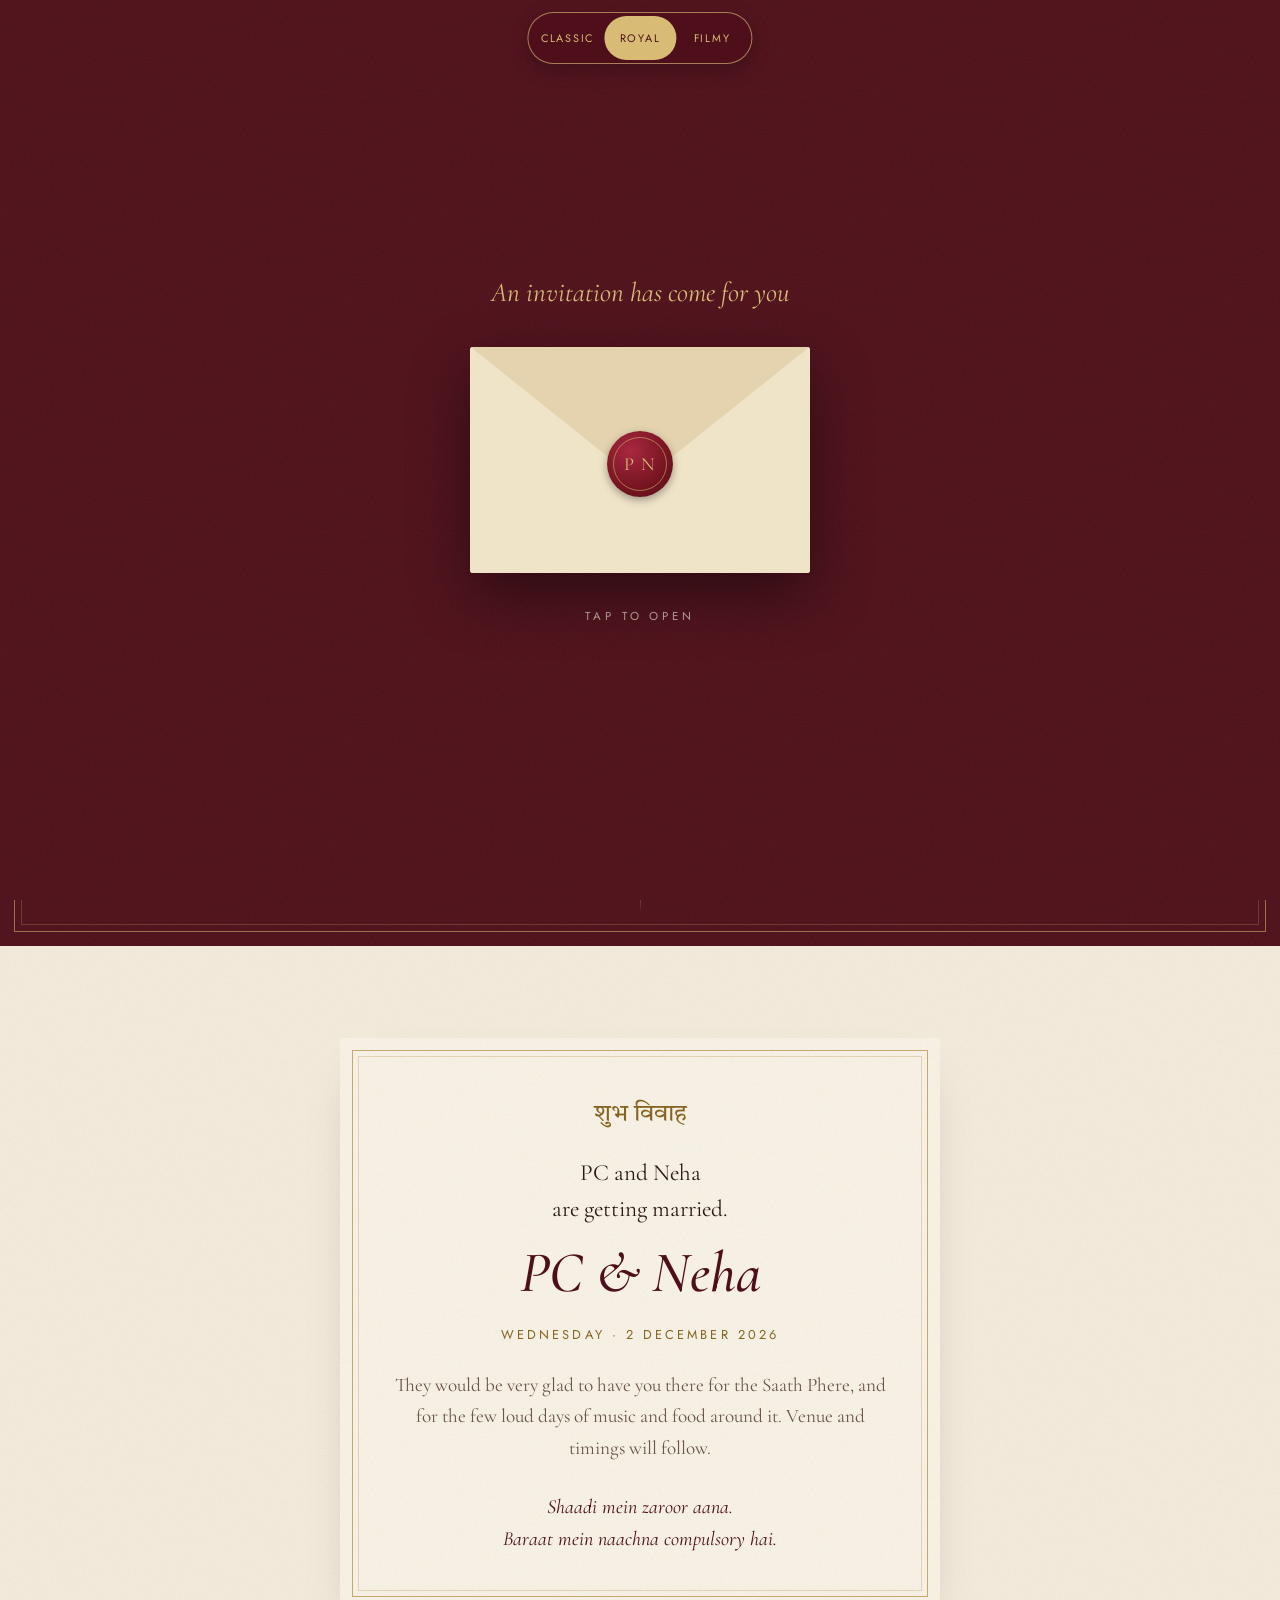
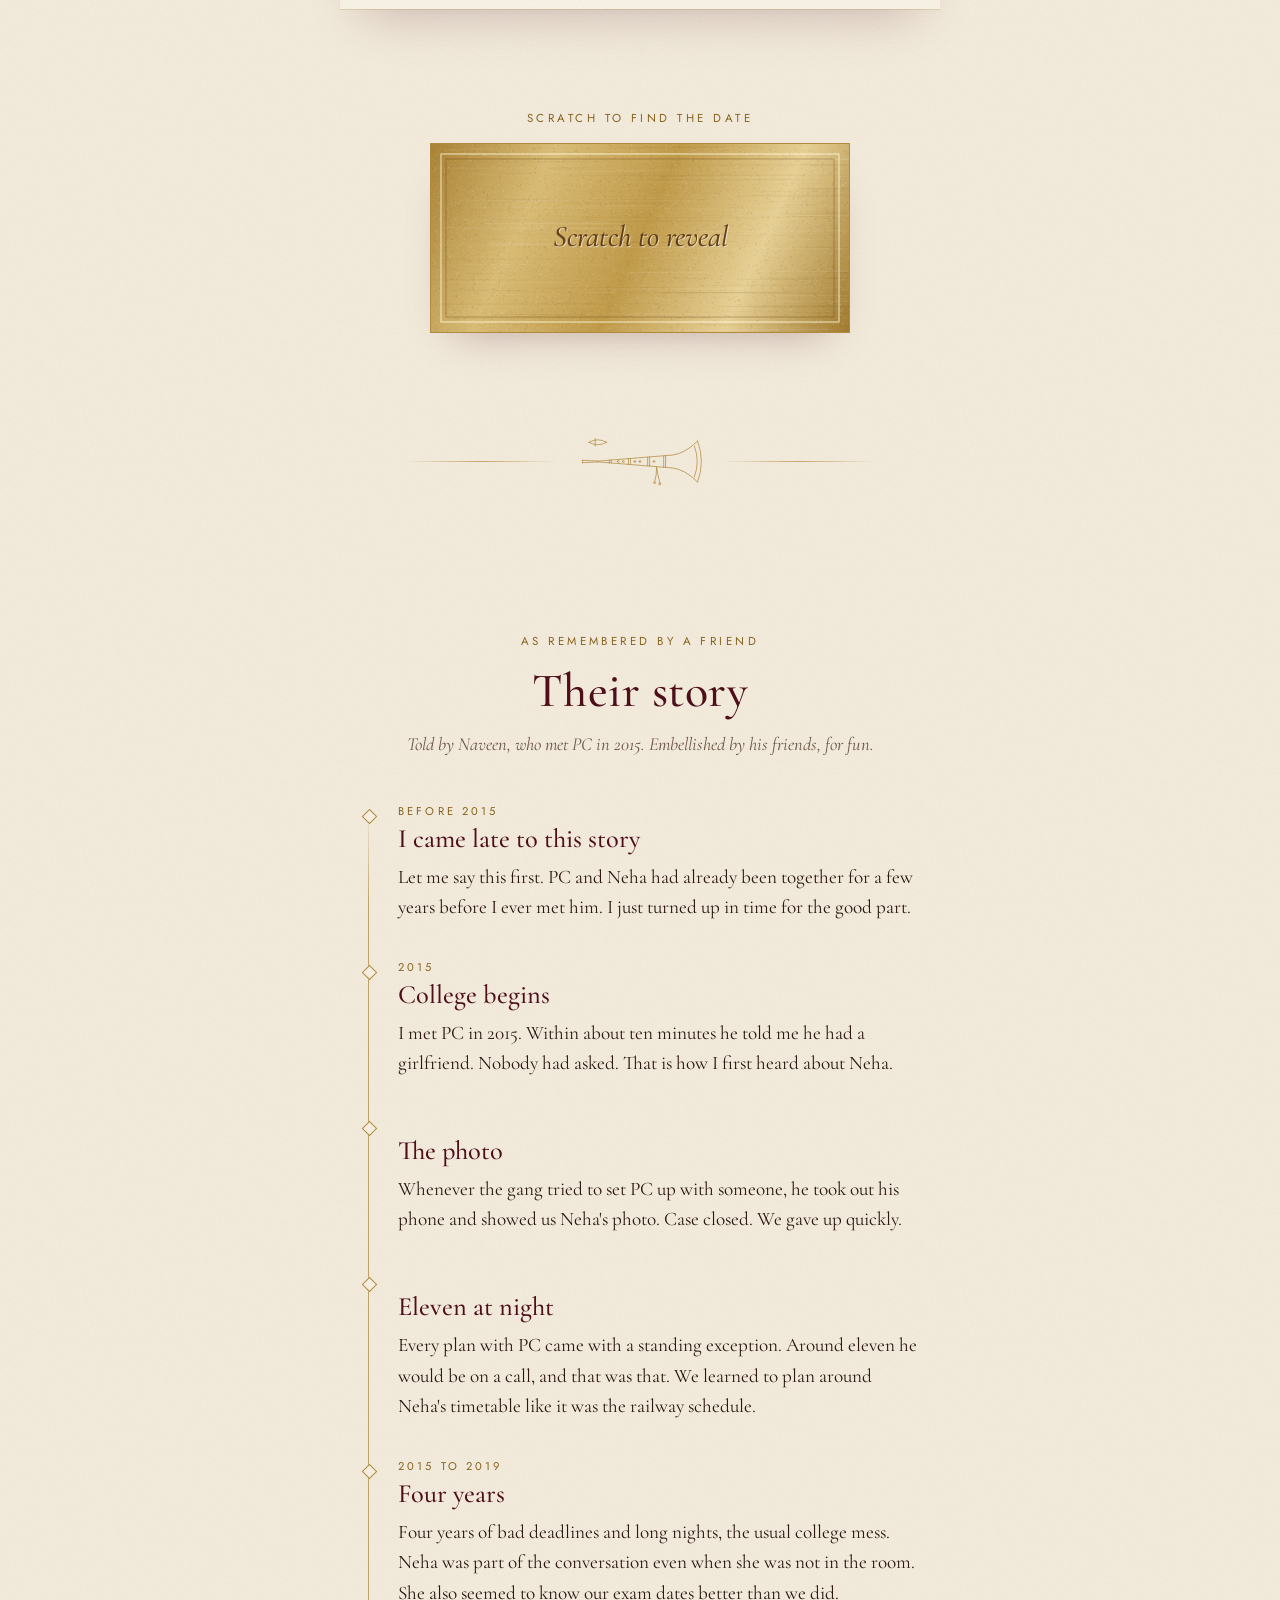
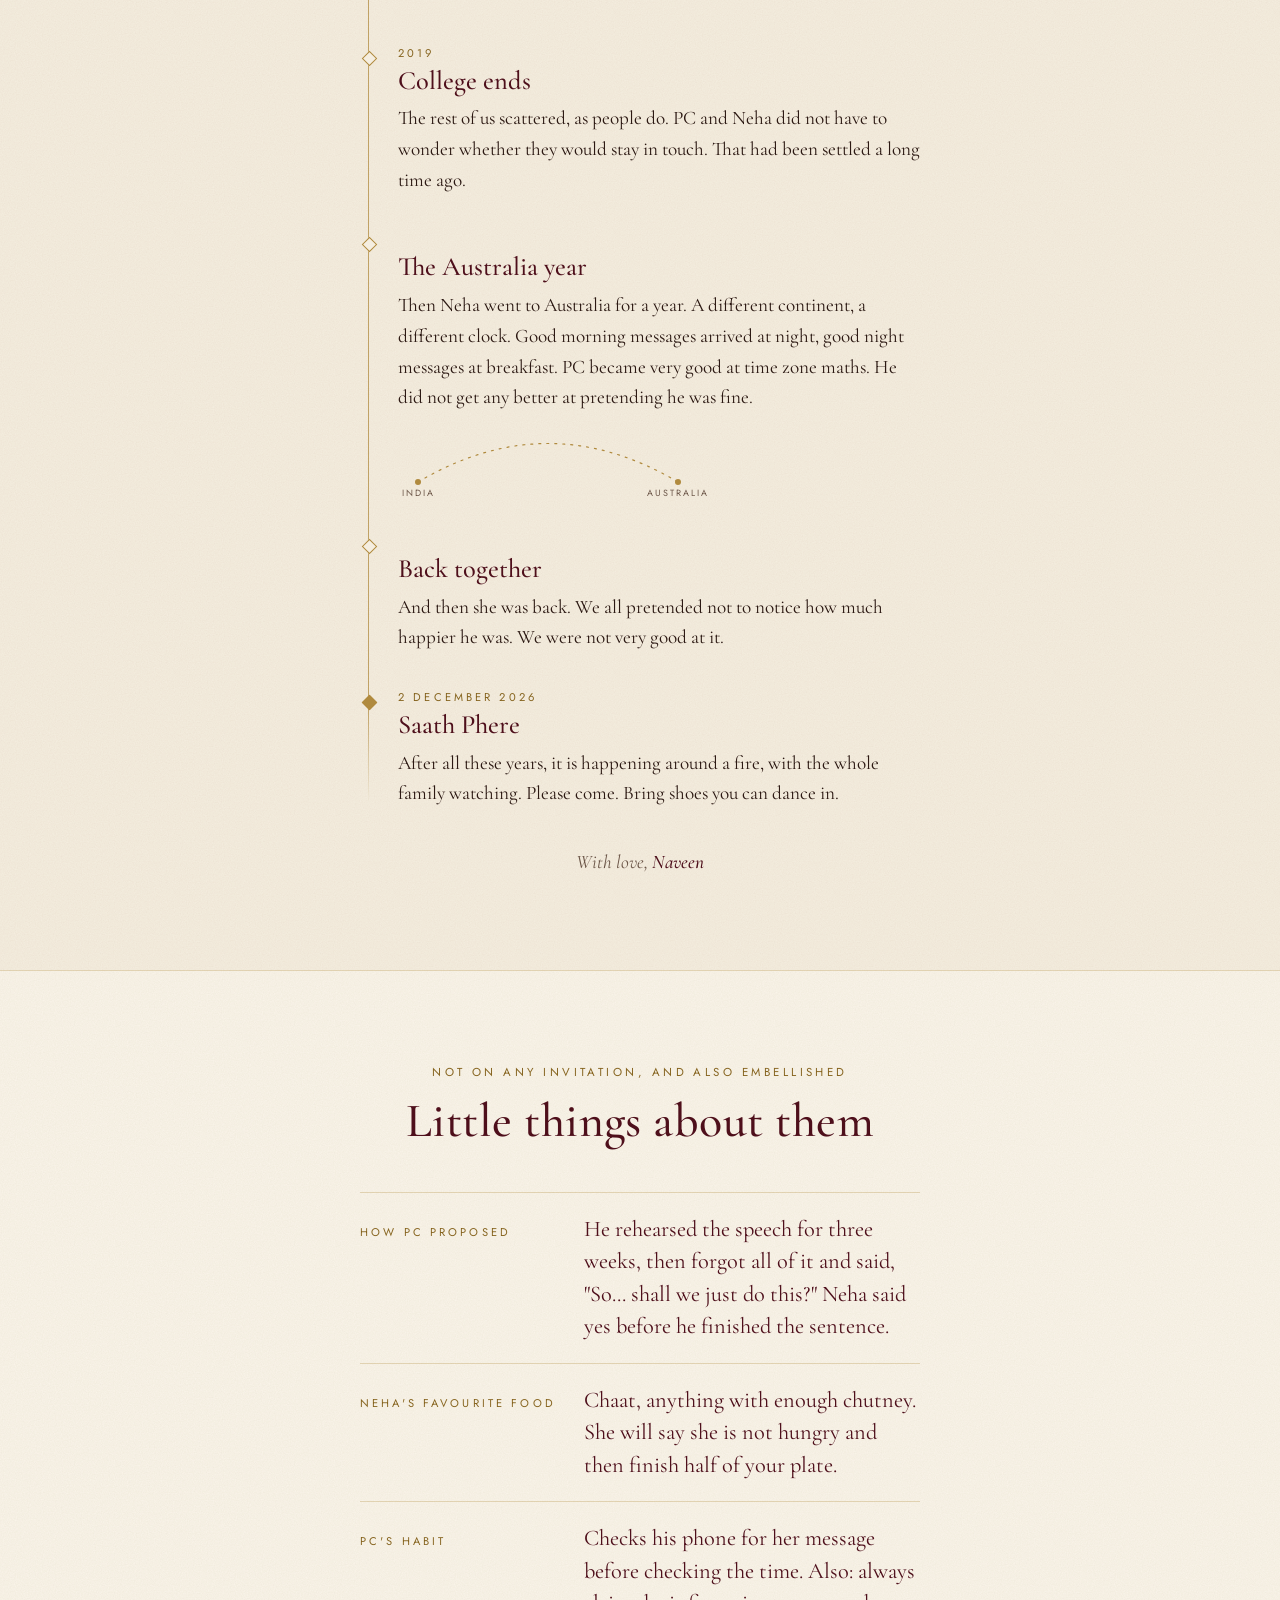
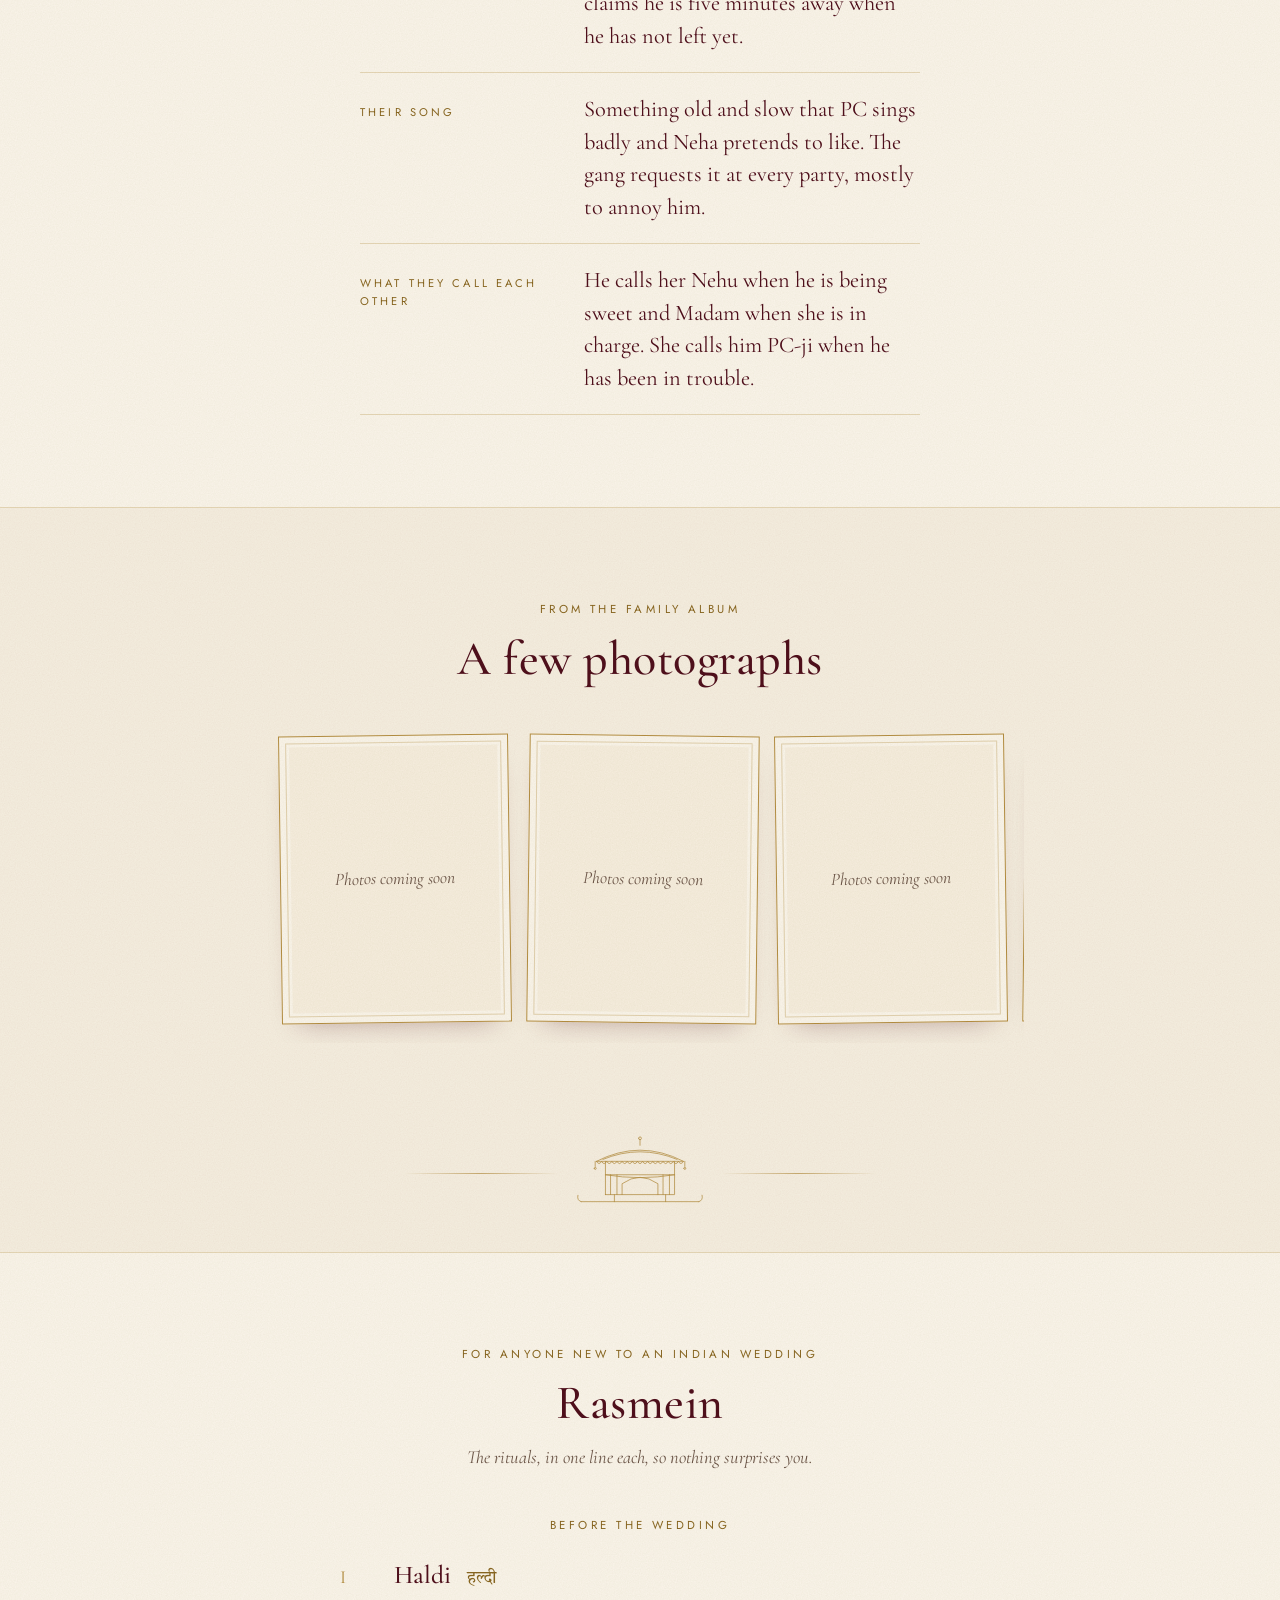
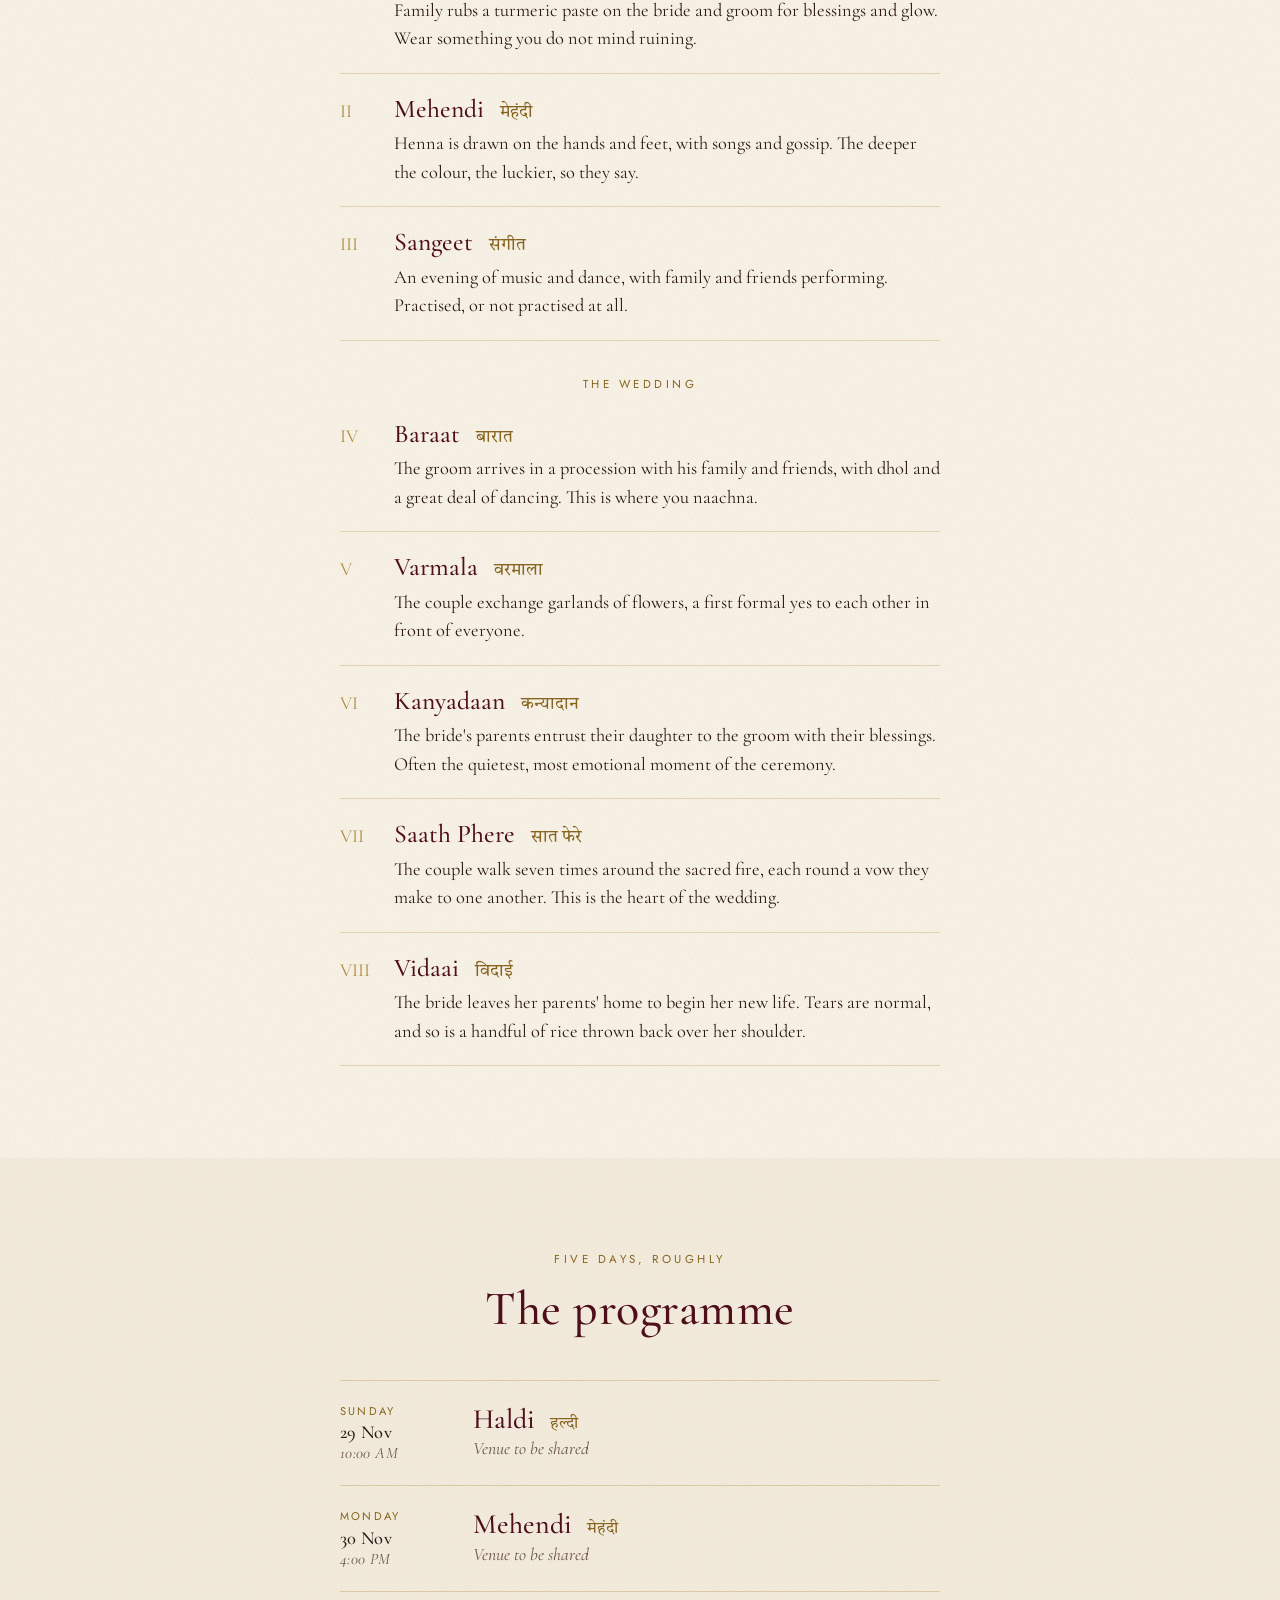
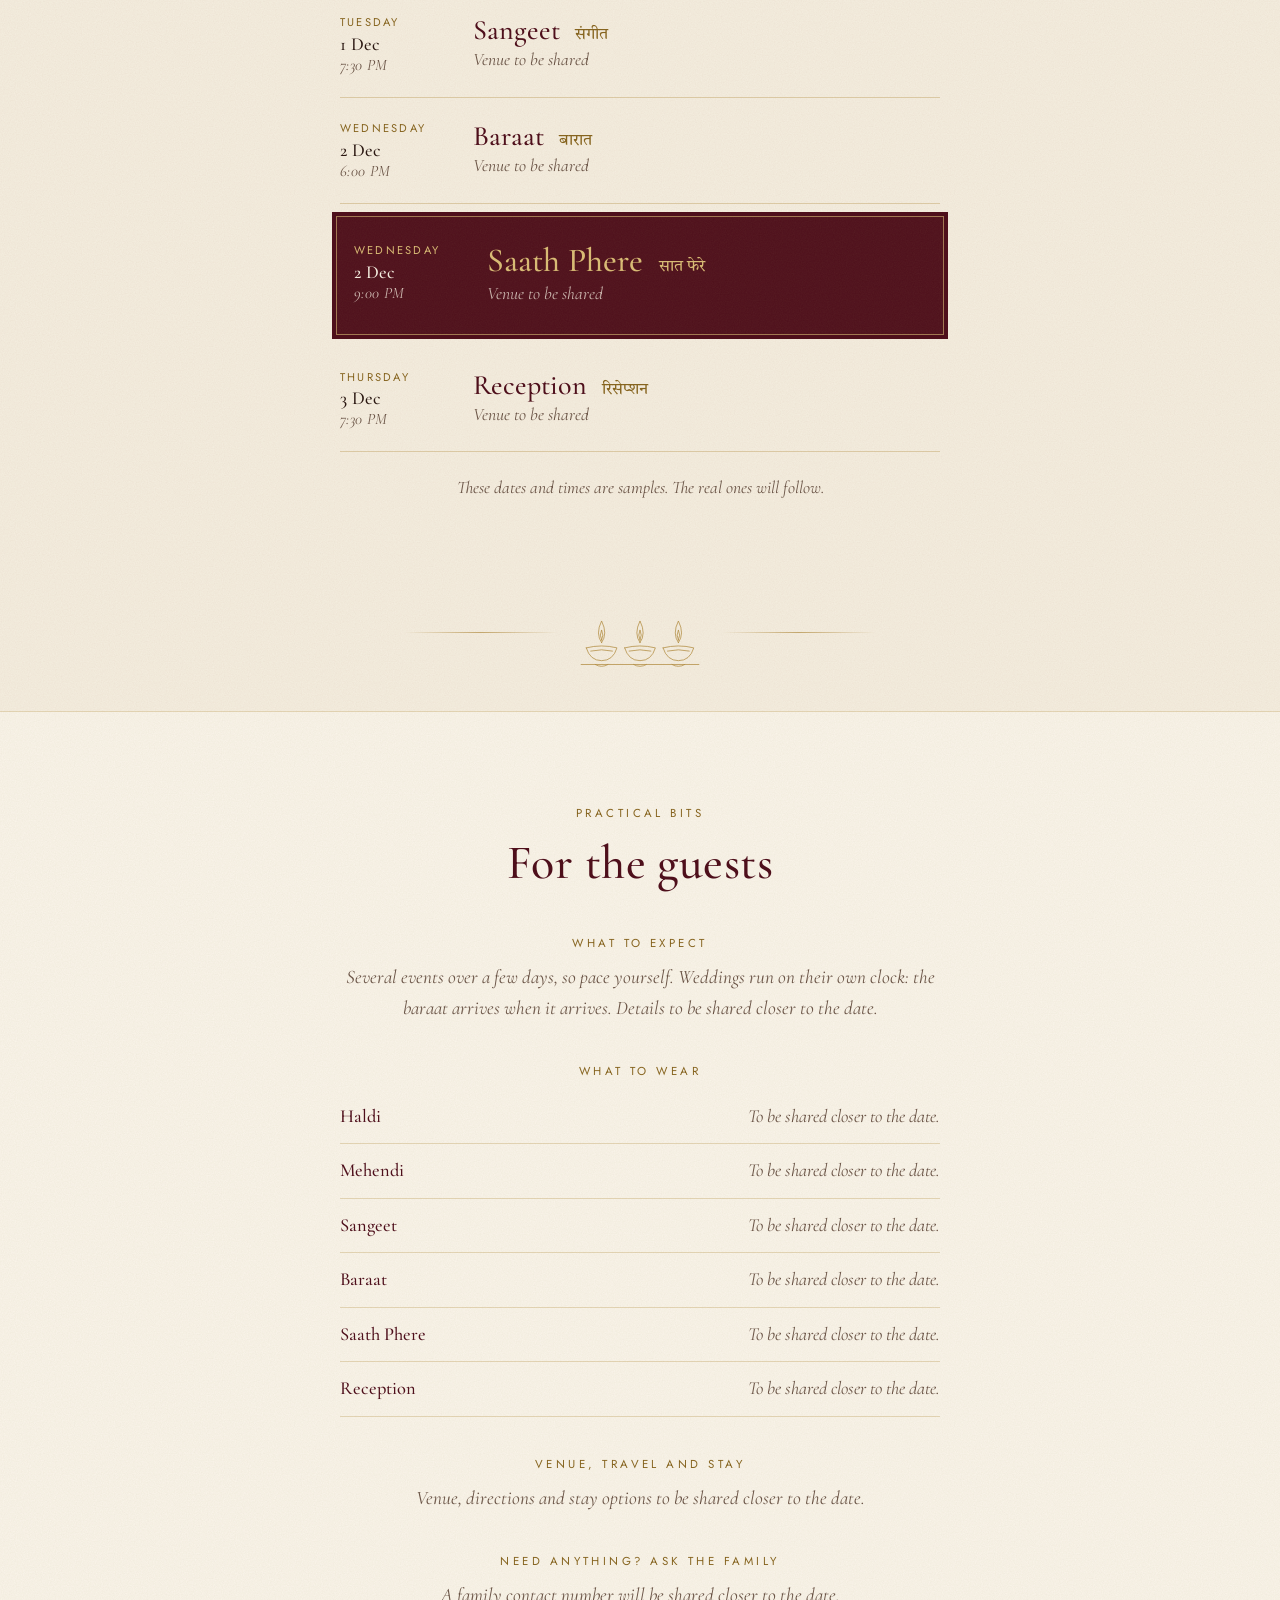
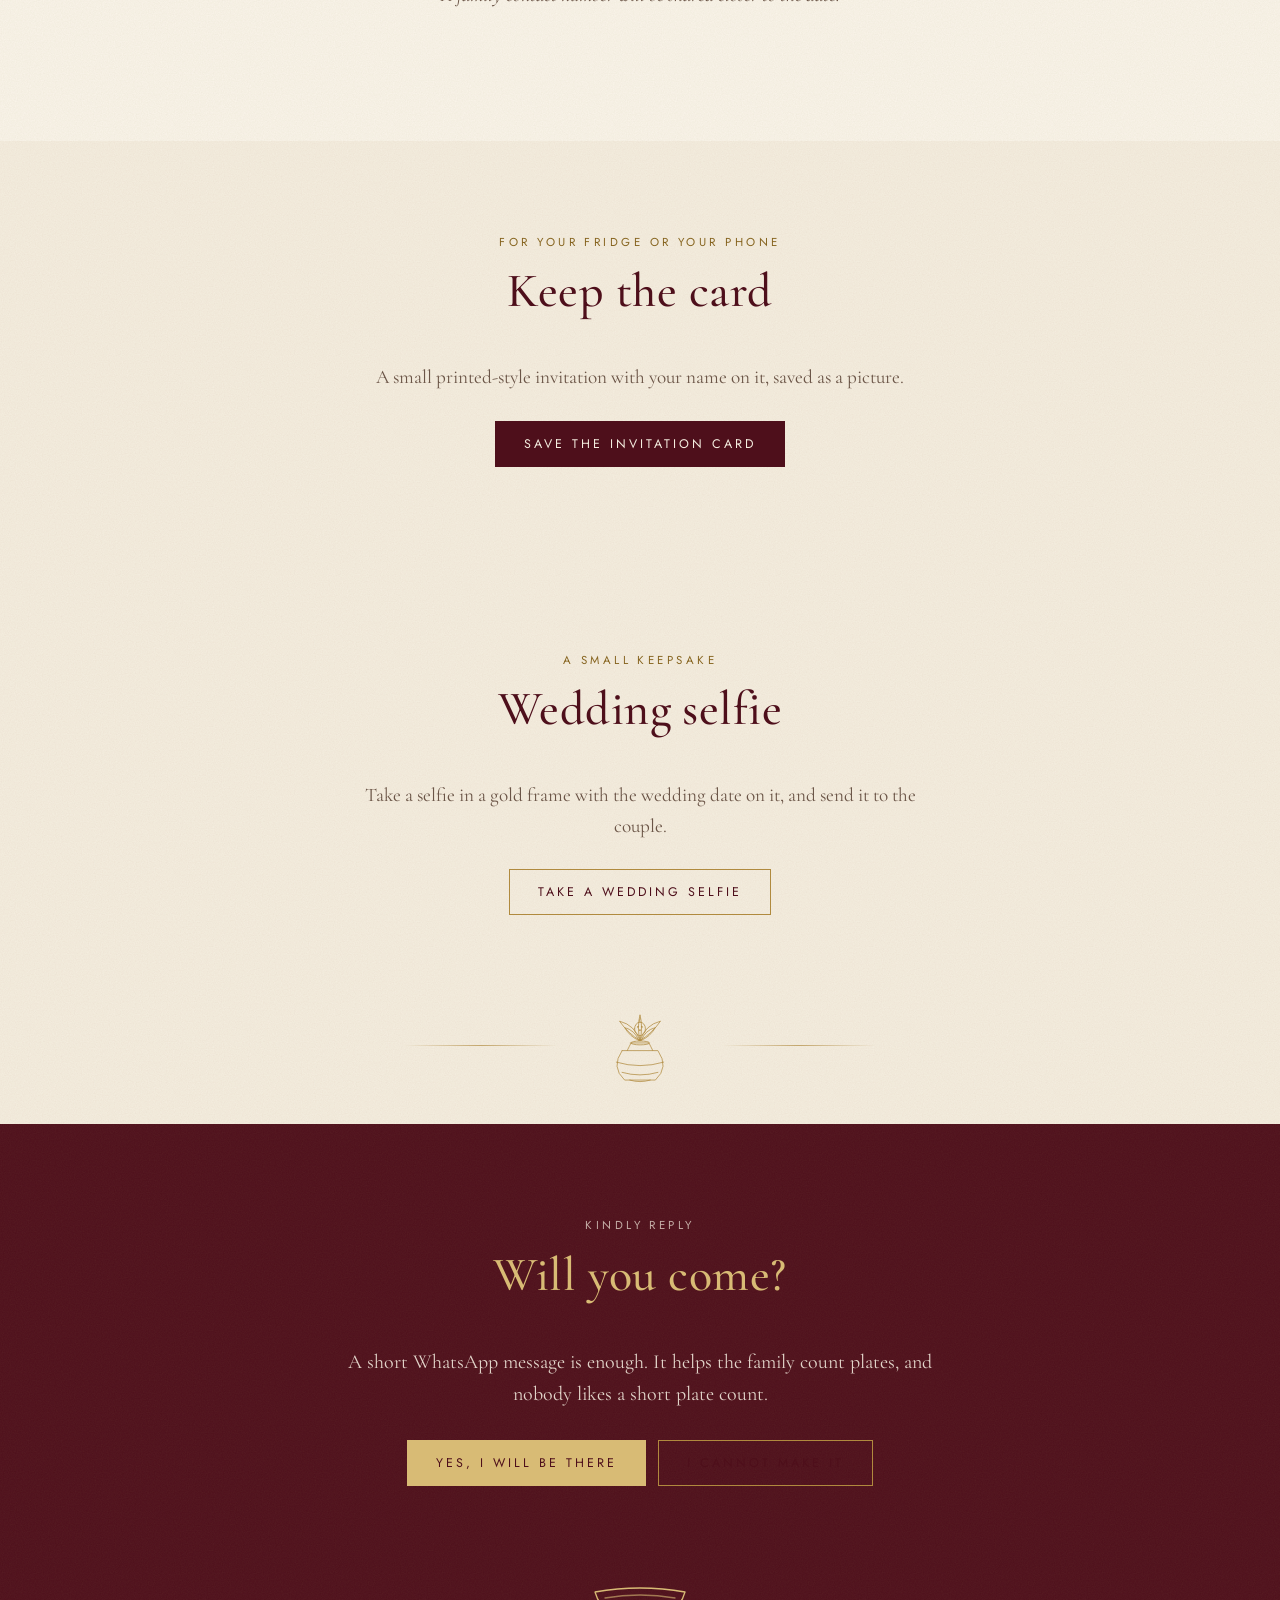
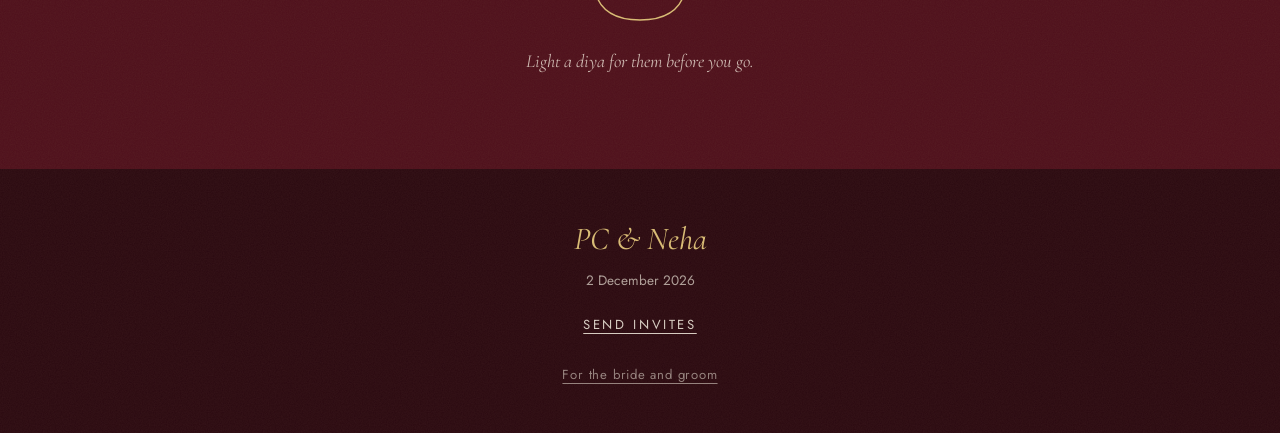
==== commit 392ca781: "Add couple-only studio box (modal, versions switcher) to all three versions" ====
--- a/index.html
+++ b/index.html
@@ -362,6 +362,7 @@
   #prog{display:none}
 }
 </style>
+<link rel="stylesheet" href="studio.css"><style>:root{--st-bg:#faf5ea;--st-fg:#2b1812;--st-muted:#6b5547;--st-accent:#4e0f1b;--st-accent-fg:#f5eee0;--st-line:#b08a3e;--st-warn-bg:#f3e6c4;--st-font:Jost,system-ui,sans-serif;--st-head:"Cormorant Garamond",Georgia,serif;}</style>
 </head>
 <body>
 <div id="prog" aria-hidden="true"></div>
@@ -977,5 +978,6 @@
   addEventListener("scroll", maybeShow, {passive: true});
 })();
 </script>
+<script src="studio.js" defer></script>
 </body>
 </html>
--- a/studio.css
+++ b/studio.css
@@ -0,0 +1,41 @@
+/* Couple's studio: themed by --st-* variables set per page */
+:root{
+  --st-bg:#fff8ec; --st-fg:#3a1d14; --st-muted:#7d5d49; --st-accent:#5a0f1c; --st-accent-fg:#fff8ec;
+  --st-line:#d4a24c; --st-warn-bg:#fdf0d5; --st-field:#fff; --st-font:Jost,system-ui,sans-serif; --st-head:"Cormorant Garamond",Georgia,serif;
+}
+.st-open{display:inline-flex;align-items:center;justify-content:center;min-height:44px;min-width:44px;margin-top:6px;padding:0 14px;background:none;border:0;color:inherit;font:inherit;font-size:.82rem;letter-spacing:.06em;opacity:.8;text-decoration:underline;text-underline-offset:4px;cursor:pointer}
+.st-open:hover{opacity:1}
+.st-lock{overflow:hidden!important}
+.st-modal{position:fixed;inset:0;z-index:900;display:none;align-items:center;justify-content:center;padding:16px;background:rgba(10,4,6,.7);font-family:var(--st-font);line-height:1.5}
+.st-modal.on{display:flex}
+.st-panel{position:relative;box-sizing:border-box;width:100%;max-width:480px;max-height:calc(100dvh - 32px);overflow-y:auto;overflow-x:hidden;background:var(--st-bg);color:var(--st-fg);border:1px solid var(--st-line);border-radius:14px;padding:26px 20px 22px;box-shadow:0 20px 60px rgba(0,0,0,.5);animation:stIn .35s ease both}
+.st-panel *{box-sizing:border-box;max-width:100%}
+@keyframes stIn{from{opacity:0;transform:translateY(14px)}to{opacity:1;transform:none}}
+.st-x{position:absolute;top:4px;right:4px;width:44px;height:44px;border:0;background:none;color:var(--st-fg);font-size:1.7rem;line-height:1;cursor:pointer}
+.st-panel h3{font-family:var(--st-head);font-weight:500;font-size:1.6rem;line-height:1.15;margin:0 40px 6px 0;color:var(--st-accent)}
+.st-panel p{margin:0 0 12px;font-size:.95rem;color:var(--st-fg)}
+.st-panel .st-sub{color:var(--st-muted);font-size:.88rem}
+.st-panel label{display:block;margin:14px 0 6px;font-size:.9rem;font-weight:500}
+.st-panel input[type=text],.st-panel textarea{display:block;width:100%;min-height:44px;padding:10px 12px;font:inherit;font-size:16px;color:var(--st-fg);background:var(--st-field);border:1px solid var(--st-line);border-radius:10px}
+.st-panel textarea{min-height:96px;resize:vertical}
+.st-panel :focus-visible{outline:3px solid var(--st-line);outline-offset:2px}
+.st-btn{display:inline-flex;align-items:center;justify-content:center;min-height:44px;padding:0 20px;margin-top:14px;font:inherit;font-weight:500;color:var(--st-accent-fg);background:var(--st-accent);border:1px solid var(--st-line);border-radius:999px;cursor:pointer;text-decoration:none}
+.st-btn.ghost{background:none;color:var(--st-accent);margin-right:8px}
+.st-btn[disabled]{opacity:.55;cursor:default}
+.st-msg{min-height:1.4em;margin-top:10px;font-size:.92rem;color:var(--st-accent)}
+.st-warn{margin-top:16px;padding:12px 14px;background:var(--st-warn-bg);border:1px solid var(--st-line);border-left-width:4px;border-radius:10px;font-size:.9rem;color:#3a1d14}
+.st-priv{margin-top:10px;font-size:.84rem;color:var(--st-muted)}
+.st-thumbs{display:flex;flex-wrap:wrap;gap:8px;margin-top:10px}
+.st-th{position:relative;width:72px;height:72px;border-radius:10px;overflow:hidden;border:1px solid var(--st-line)}
+.st-th img{width:100%;height:100%;object-fit:cover;display:block}
+.st-th button{position:absolute;top:0;right:0;width:44px;height:44px;border:0;background:none;color:#fff;font-size:1.1rem;cursor:pointer;display:flex;align-items:flex-start;justify-content:flex-end;padding:4px 6px;text-shadow:0 0 4px #000,0 0 4px #000}
+.st-file{position:absolute;width:1px;height:1px;opacity:0;pointer-events:none}
+.st-bar{height:6px;margin:16px 0 8px;border-radius:99px;background:rgba(128,128,128,.25);overflow:hidden}
+.st-bar i{display:block;height:100%;width:40%;background:var(--st-accent);border-radius:99px;animation:stBar 2.2s ease-in-out infinite alternate}
+@keyframes stBar{from{margin-left:0}to{margin-left:60%}}
+.st-vmore{min-width:56px!important;cursor:pointer}
+.st-more{position:fixed;top:64px;left:50%;transform:translateX(-50%);z-index:600;display:none;flex-direction:column;min-width:200px;max-width:calc(100vw - 32px);padding:6px;border-radius:14px;background:var(--st-bg);border:1px solid var(--st-line);box-shadow:0 10px 30px rgba(0,0,0,.4)}
+.st-more.on{display:flex}
+.st-more a{min-height:44px;display:flex;align-items:center;padding:0 14px;border-radius:10px;color:var(--st-fg);text-decoration:none;font:500 .9rem var(--st-font);overflow:hidden;text-overflow:ellipsis;white-space:nowrap}
+.st-more a:hover{background:rgba(128,128,128,.18)}
+@media (prefers-reduced-motion:reduce){.st-panel{animation:none}.st-bar i{animation:none;width:100%;opacity:.6}}
